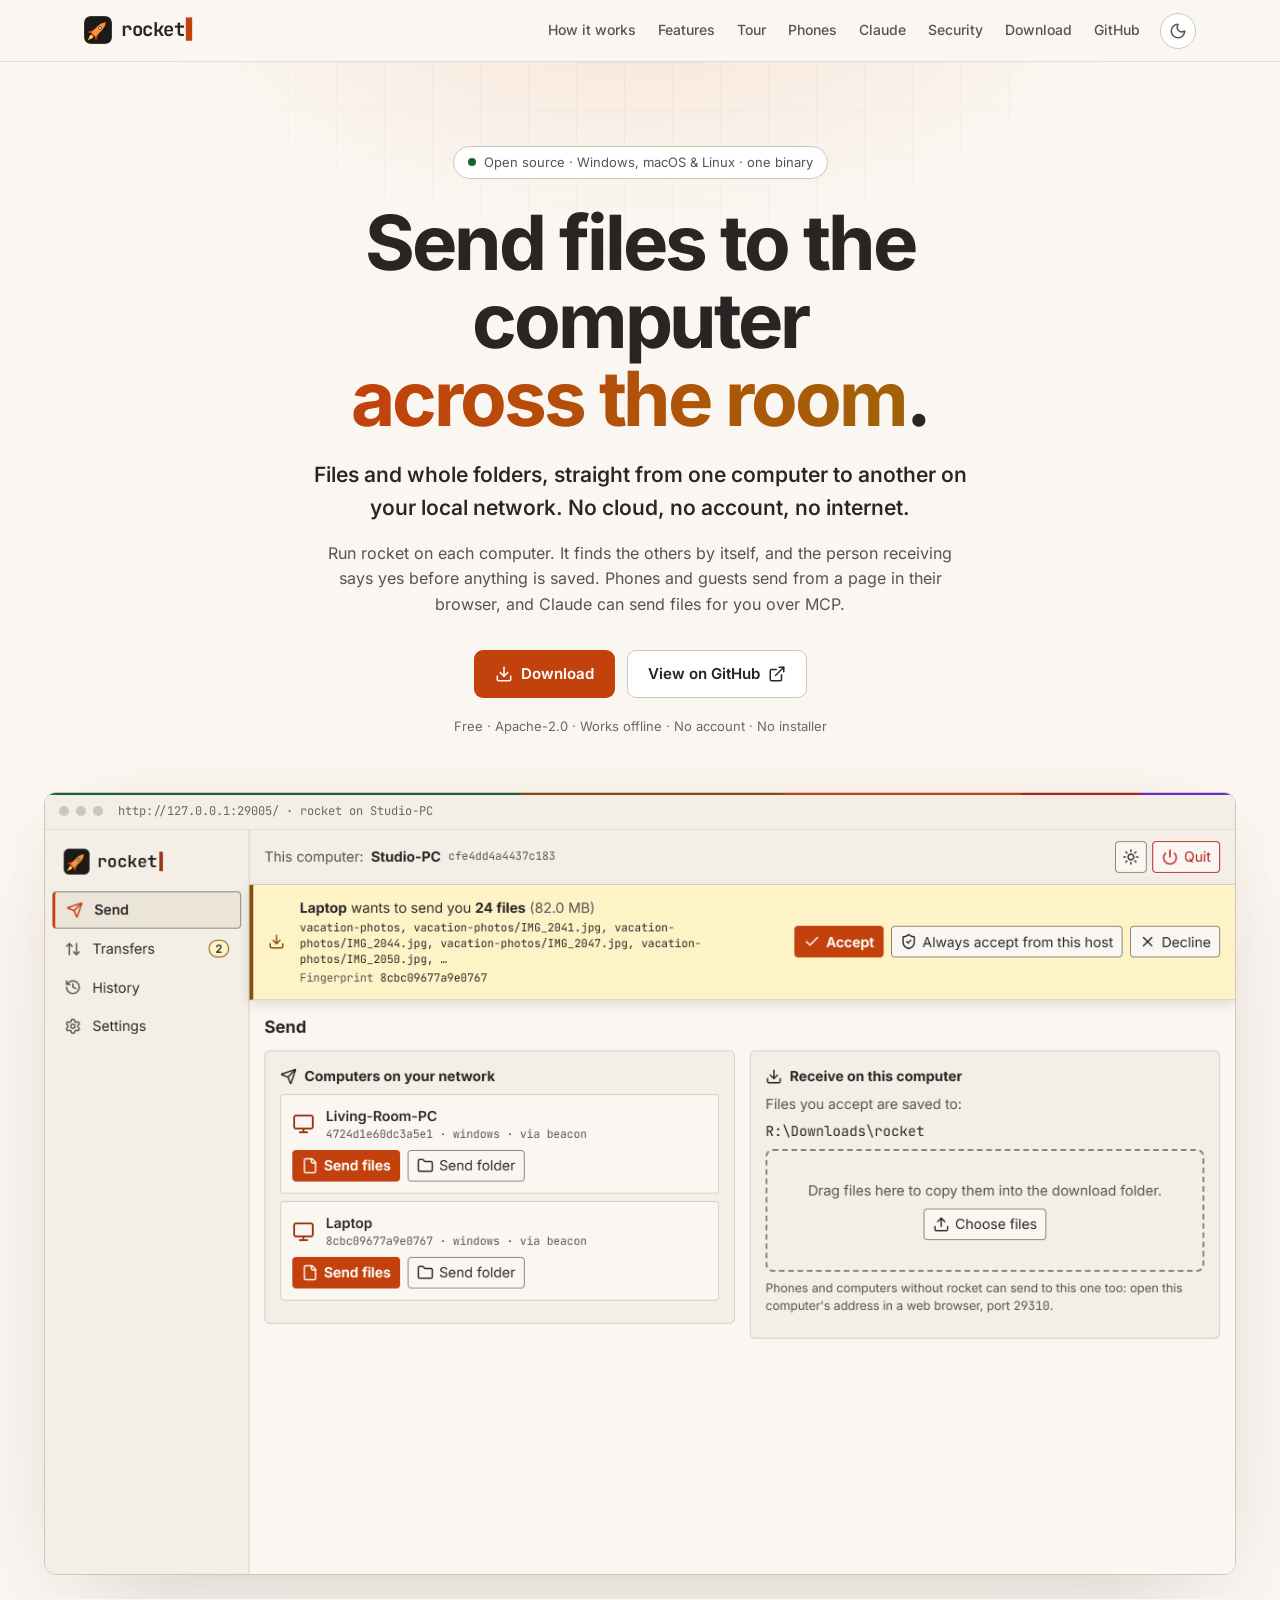
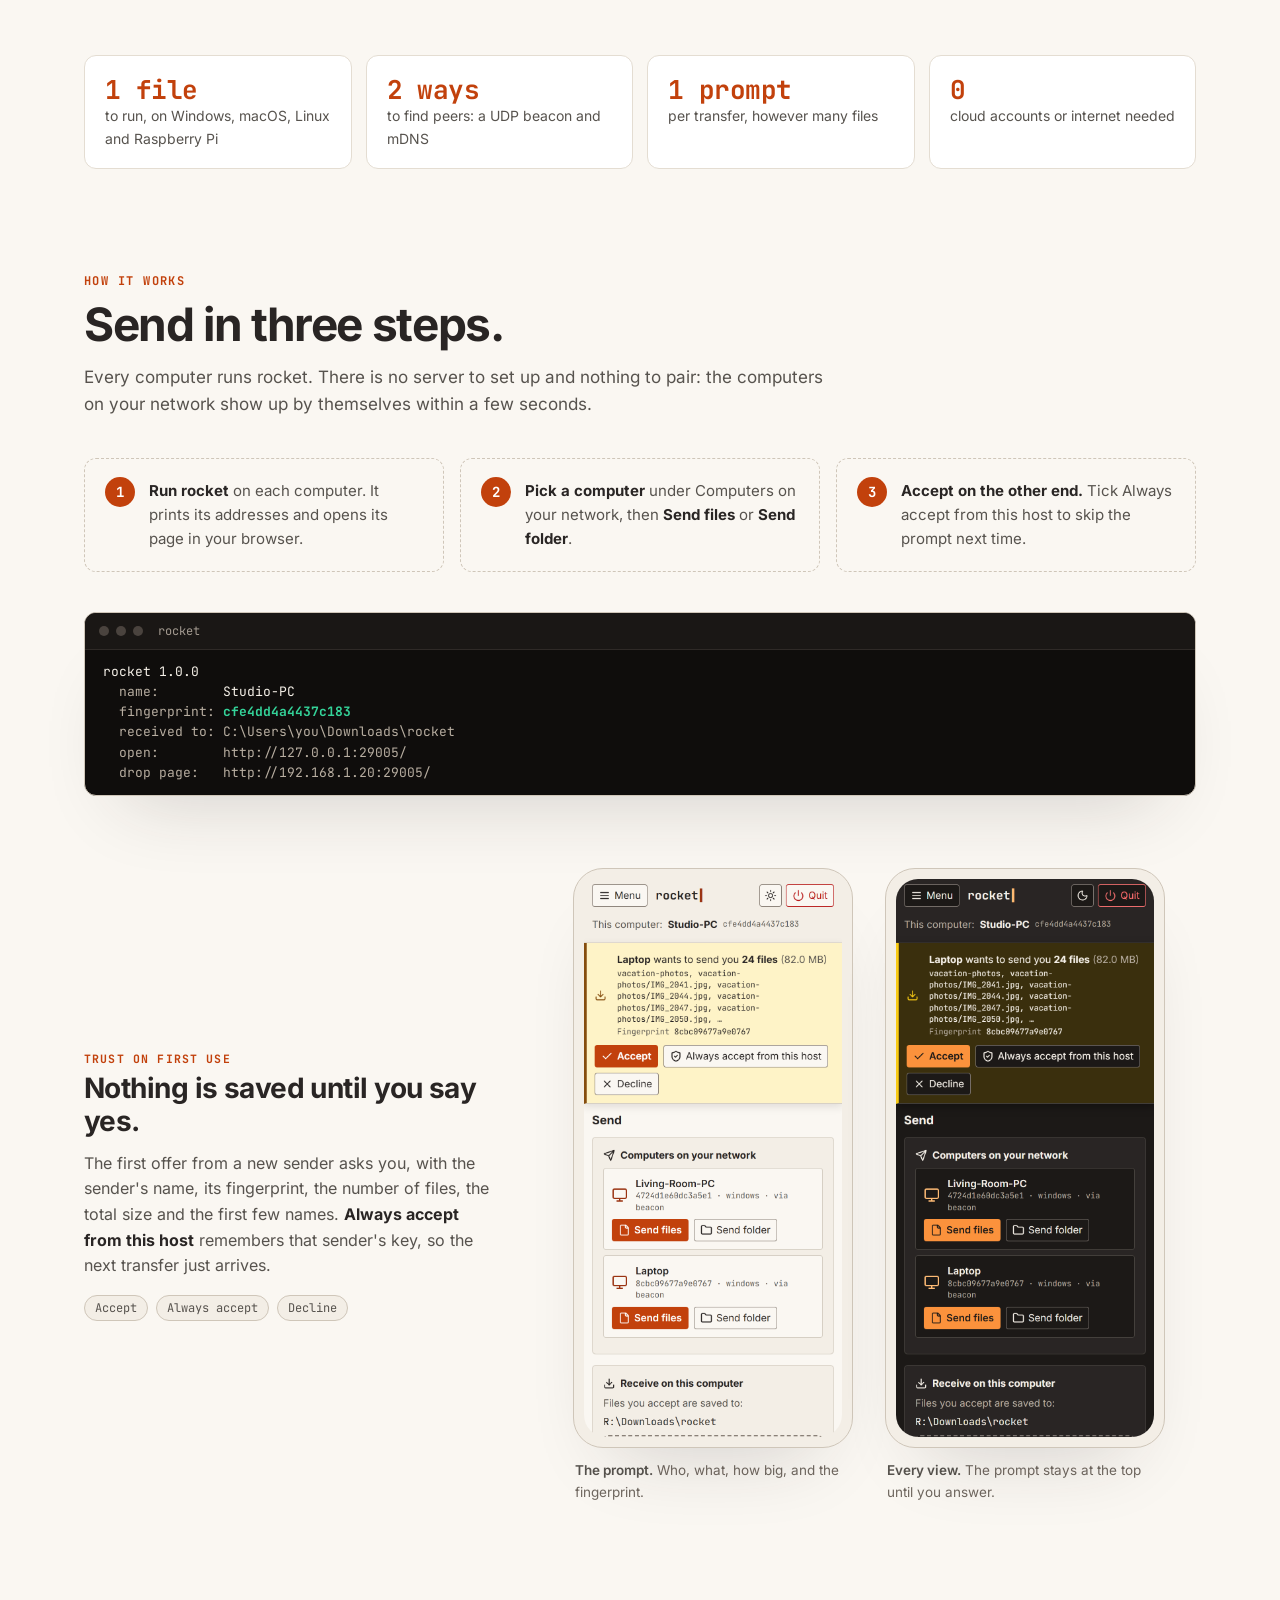
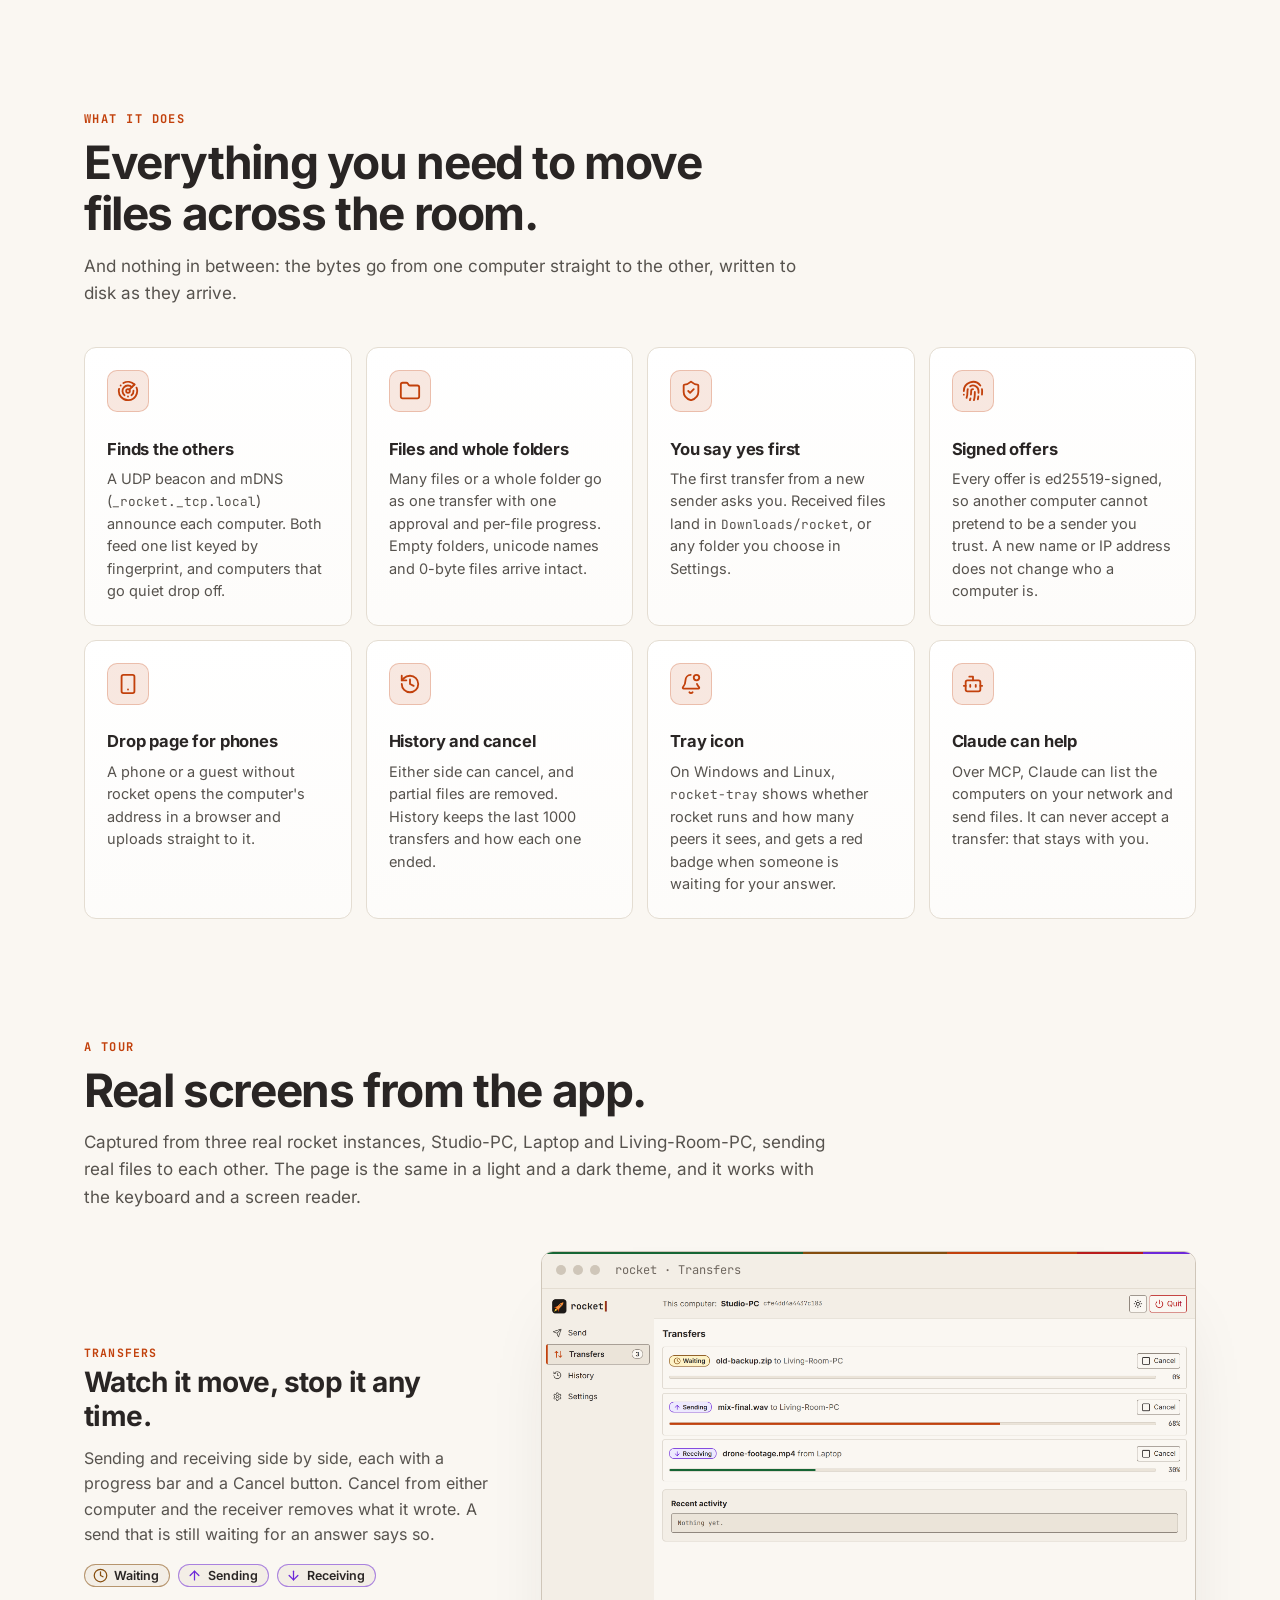
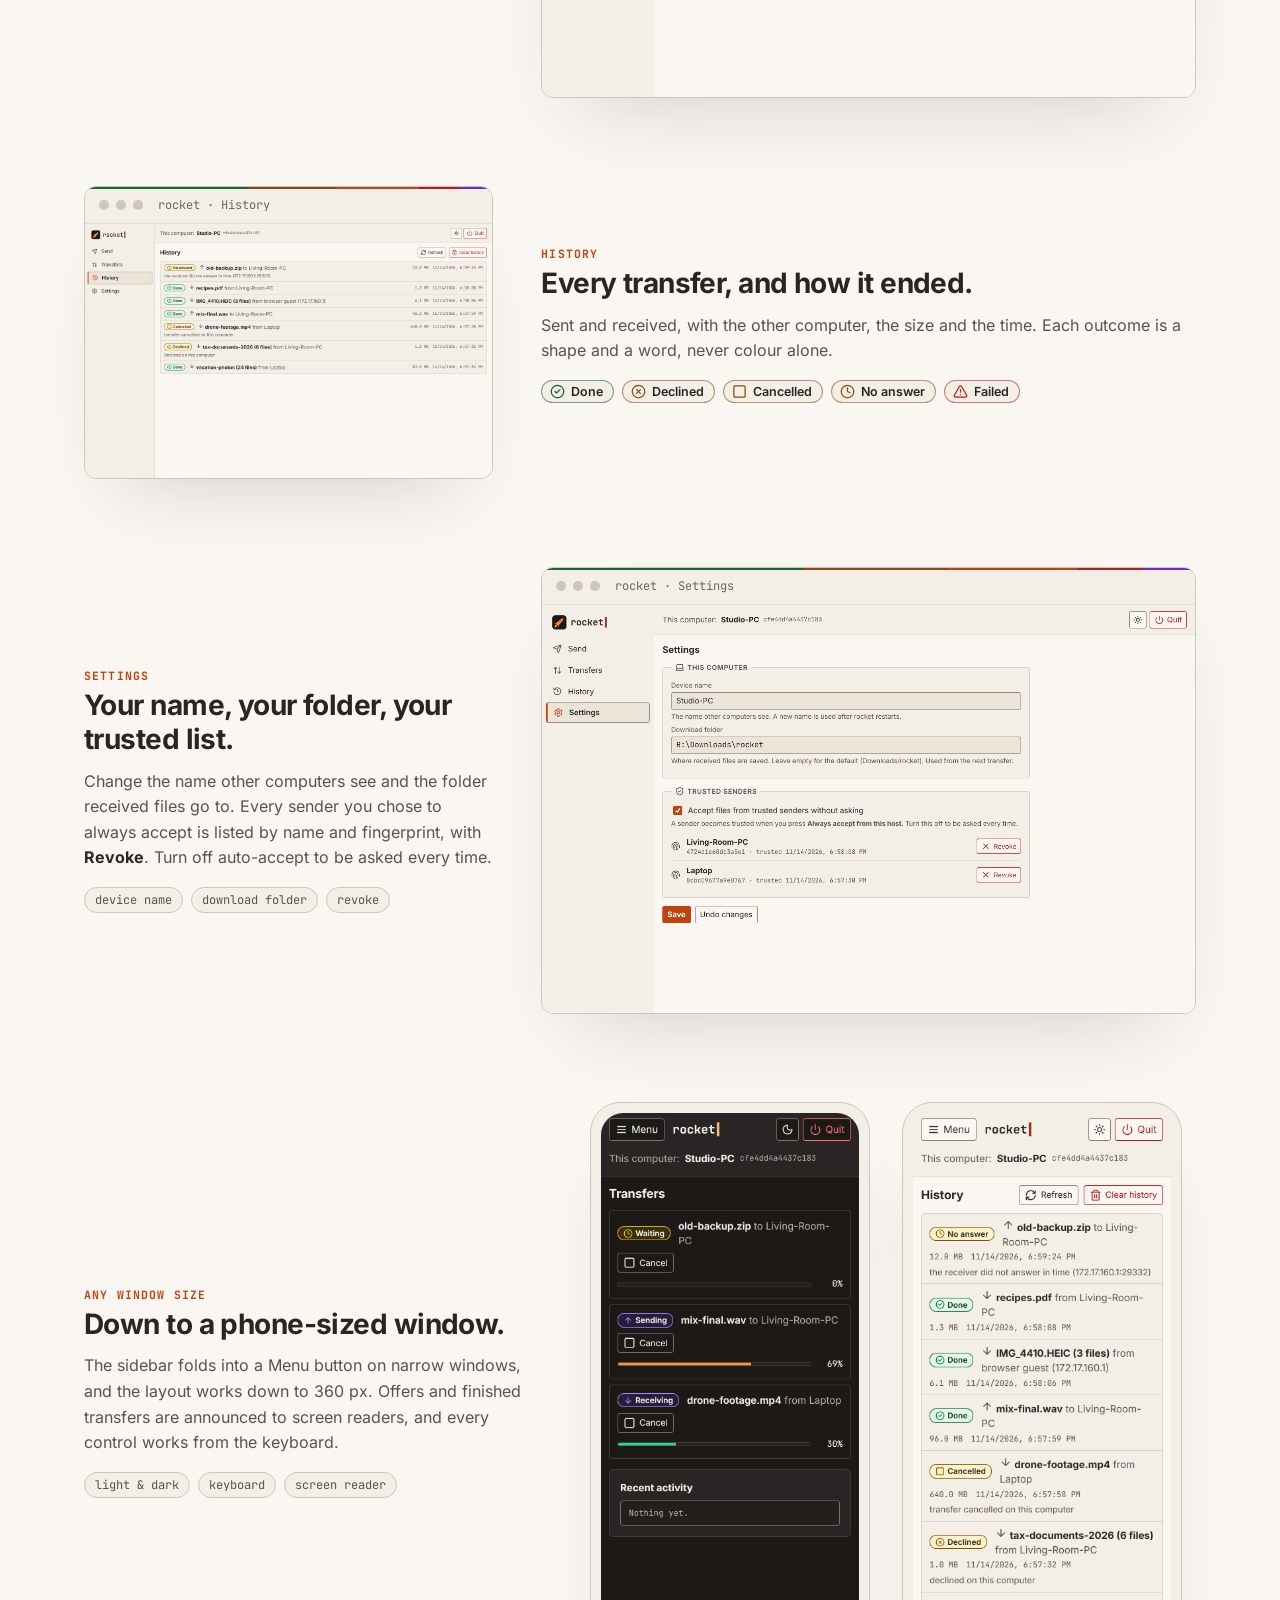
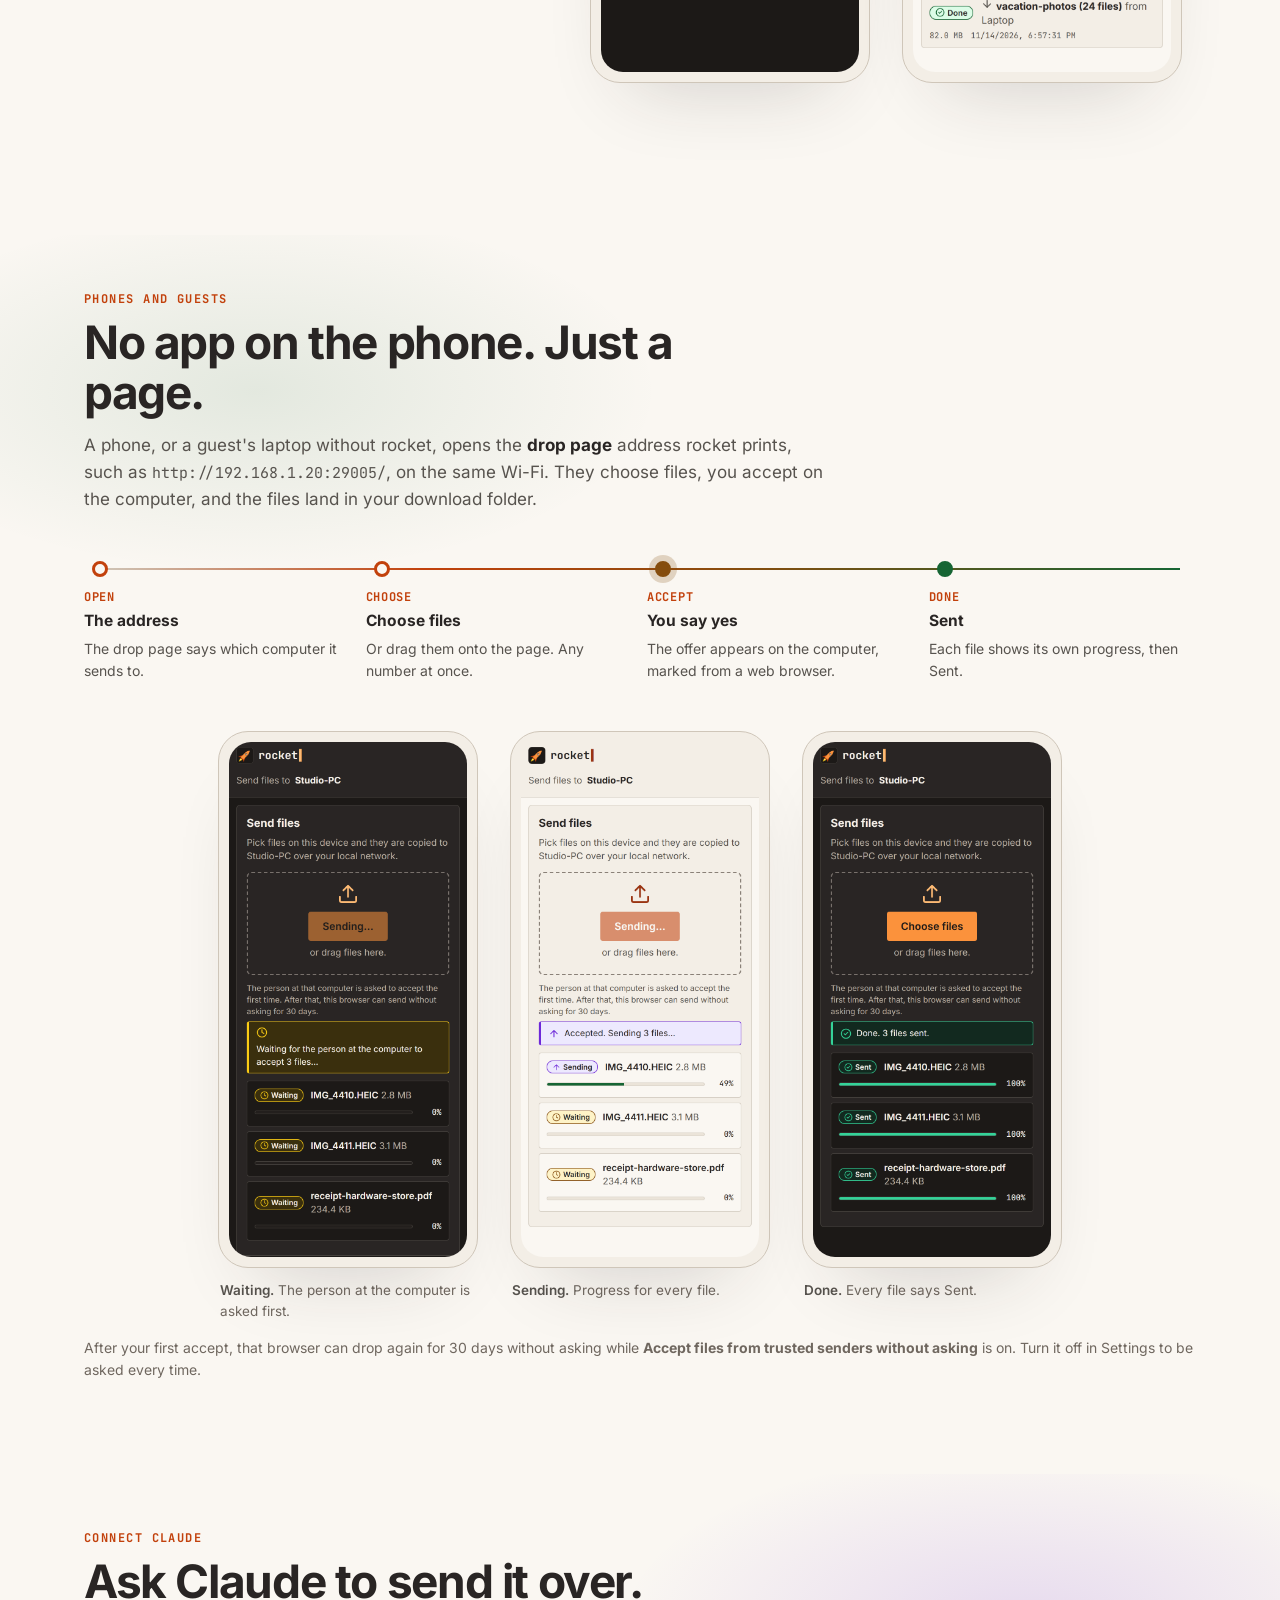
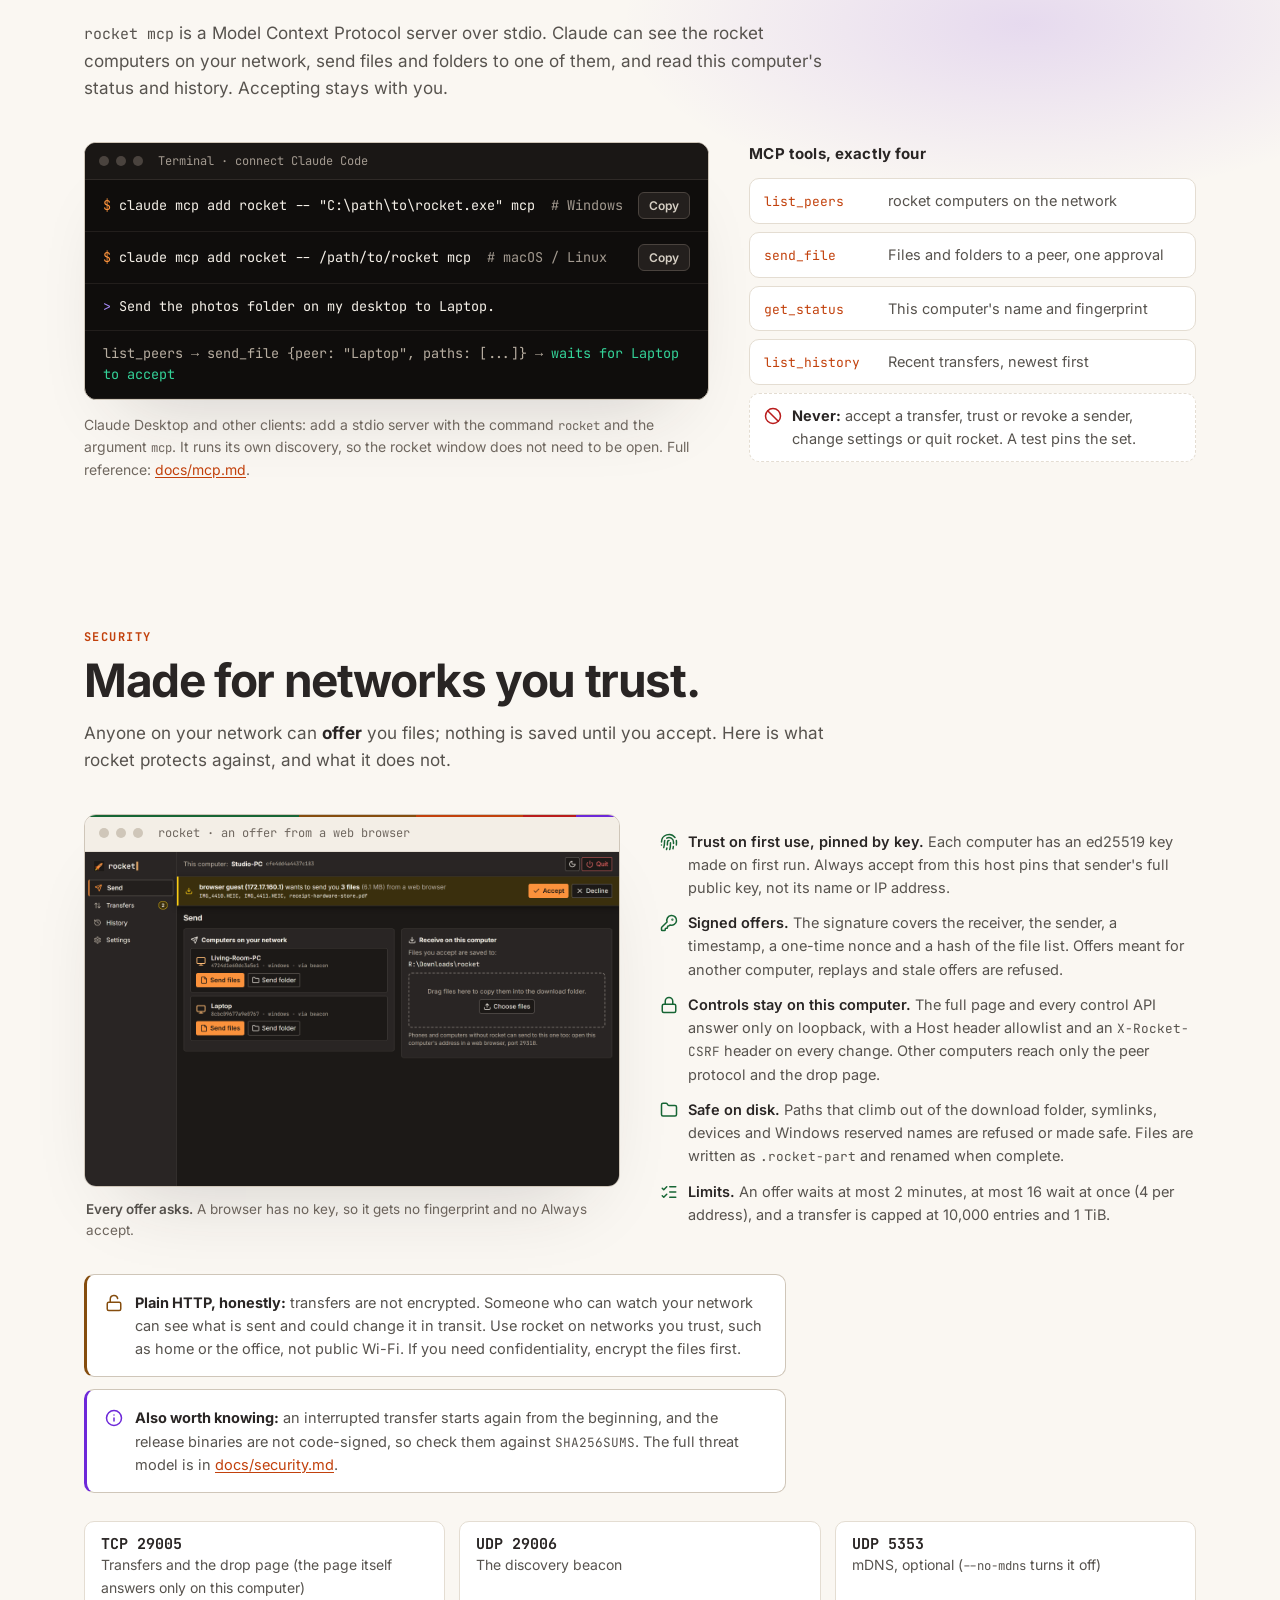
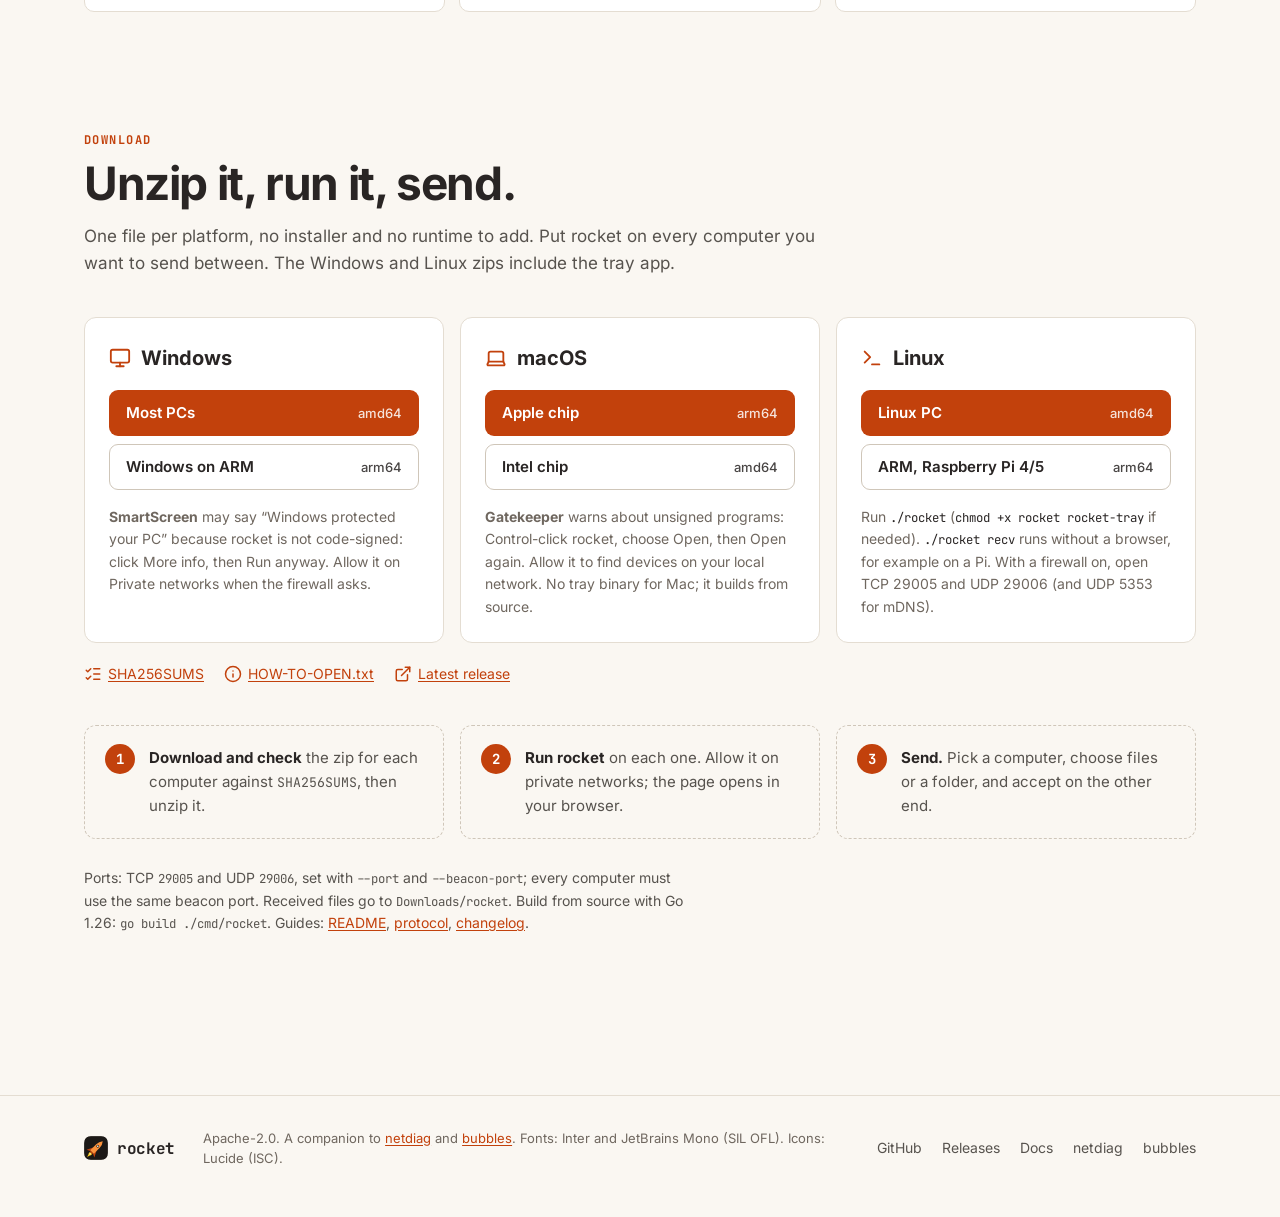
==== site/index.html @ 696af666 "feat: add project site for GitHub Pages A one-page site in site/, in the style and structure of the " ====
<!doctype html>
<html lang="en">
<head>
<meta charset="utf-8">
<meta name="viewport" content="width=device-width, initial-scale=1">
<title>rocket · send files across your local network</title>
<meta name="description" content="rocket sends files and folders straight from one computer to another on your local network, with a quick approval on the receiving end. One binary for Windows, macOS and Linux. No cloud, no account, no internet. Phones use a browser drop page, and Claude can send files over MCP.">
<meta name="color-scheme" content="dark light">
<meta property="og:title" content="rocket: send files across your local network">
<meta property="og:description" content="Files and folders straight from one computer to another on the LAN. Finds the other computers by itself, asks the receiver first, signs every offer. One binary, no cloud, no account.">
<meta property="og:image" content="https://donaldsteele.github.io/rocket/assets/shots/send-dark.png">
<meta property="og:type" content="website">
<link rel="icon" href="assets/favicon.svg" type="image/svg+xml">
<link rel="stylesheet" href="assets/site.css">
<script>
  // Apply the saved theme before first paint; no saved choice follows the system.
  try { var t = localStorage.getItem('rocket-site-theme'); if (t === 'light' || t === 'dark') document.documentElement.dataset.theme = t; } catch (e) {}
</script>
</head>
<body>
<a class="skip" href="#main">Skip to content</a>

<header class="top">
  <div class="wrap">
    <a class="wordmark" href="#top" aria-label="rocket home"><img class="logo" src="assets/favicon.svg" alt="" width="28" height="28">rocket<span class="caret" aria-hidden="true"></span></a>
    <nav aria-label="Sections">
      <a href="#how">How it works</a>
      <a href="#features">Features</a>
      <a href="#tour">Tour</a>
      <a href="#drop">Phones</a>
      <a href="#claude">Claude</a>
      <a href="#security">Security</a>
      <a href="#download" class="persist">Download</a>
      <a href="https://github.com/donaldsteele/rocket" class="persist">GitHub</a>
    </nav>
    <button type="button" class="themebtn" id="themebtn" aria-label="Switch to light theme">
      <svg class="ico" aria-hidden="true"><use href="assets/icons.svg#i-sun"></use></svg>
    </button>
  </div>
</header>

<main id="main">
  <section class="hero" id="top">
    <div class="rings" aria-hidden="true"><span></span><span></span><span></span></div>
    <div class="wrap narrow">
      <p class="pill"><span class="pulse" aria-hidden="true"></span> Open source · Windows, macOS &amp; Linux · one binary</p>
      <h1>Send files to the computer <em>across&nbsp;the&nbsp;room</em>.</h1>
      <p class="capability">Files and whole folders, straight from one computer to another on your local network. No cloud, no account, no internet.</p>
      <p class="lede">Run rocket on each computer. It finds the others by itself, and the person receiving says yes before anything is saved. Phones and guests send from a page in their browser, and Claude can send files for you over MCP.</p>
      <div class="cta">
        <a class="button primary" href="#download"><svg class="ico" aria-hidden="true"><use href="assets/icons.svg#i-download"></use></svg>Download</a>
        <a class="button ghost" href="https://github.com/donaldsteele/rocket">View on GitHub<svg class="ico" aria-hidden="true"><use href="assets/icons.svg#i-external-link"></use></svg></a>
      </div>
      <p class="micro">Free · Apache-2.0 · Works offline · No account · No installer</p>
    </div>
    <figure class="shot hero-shot">
      <div class="window">
        <div class="chrome" aria-hidden="true"><span class="dot"></span><span class="dot"></span><span class="dot"></span><span class="title">http://127.0.0.1:29005/ · rocket on Studio-PC</span></div>
        <button type="button" class="zoom" aria-label="Enlarge screenshot: an incoming offer">
          <img class="t-dark" src="assets/shots/send-dark.png" width="2560" height="1600" alt="rocket on Studio-PC in the dark theme: at the top, Laptop wants to send you 24 files (82.0 MB) from vacation-photos, with its fingerprint and the buttons Accept, Always accept from this host and Decline. Below, the Send view lists two computers on the network, Living-Room-PC and Laptop, each with Send files and Send folder">
          <img class="t-light" src="assets/shots/send-light.png" width="2560" height="1600" alt="The same incoming offer and peer list in the light theme" loading="lazy">
        </button>
      </div>
    </figure>
  </section>

  <section class="stats" aria-label="At a glance">
    <div class="wrap grid4">
      <div class="stat"><b>1 file</b><span>to run, on Windows, macOS, Linux and Raspberry Pi</span></div>
      <div class="stat"><b>2 ways</b><span>to find peers: a UDP beacon and mDNS</span></div>
      <div class="stat"><b>1 prompt</b><span>per transfer, however many files</span></div>
      <div class="stat"><b>0</b><span>cloud accounts or internet needed</span></div>
    </div>
  </section>

  <section class="band" id="how">
    <div class="wrap">
      <p class="eyebrow">How it works</p>
      <h2>Send in three steps.</h2>
      <p class="sub">Every computer runs rocket. There is no server to set up and nothing to pair: the computers on your network show up by themselves within a few seconds.</p>
      <ol class="steps">
        <li><b>Run rocket</b> on each computer. It prints its addresses and opens its page in your browser.</li>
        <li><b>Pick a computer</b> under Computers on your network, then <b>Send files</b> or <b>Send folder</b>.</li>
        <li><b>Accept on the other end.</b> Tick Always accept from this host to skip the prompt next time.</li>
      </ol>
      <div class="term console">
        <div class="chrome"><span class="dot"></span><span class="dot"></span><span class="dot"></span><span class="title">rocket</span></div>
        <div class="out" tabindex="0" role="region" aria-label="What rocket prints when it starts"><code><span class="hl">rocket 1.0.0</span>
  name:        <span class="hl">Studio-PC</span>
  fingerprint: <span class="ok">cfe4dd4a4437c183</span>
  received to: C:\Users\you\Downloads\rocket
  open:        http://127.0.0.1:29005/
  drop page:   http://192.168.1.20:29005/</code></div>
      </div>
      <div class="feature">
        <div class="copy">
          <p class="reading-label">Trust on first use</p>
          <h3>Nothing is saved until you say yes.</h3>
          <p>The first offer from a new sender asks you, with the sender's name, its fingerprint, the number of files, the total size and the first few names. <b>Always accept from this host</b> remembers that sender's key, so the next transfer just arrives.</p>
          <ul class="readings"><li>Accept</li><li>Always accept</li><li>Decline</li></ul>
        </div>
        <div class="phones">
          <figure class="shot"><div class="window">
            <button type="button" class="zoom" aria-label="Enlarge screenshot: the offer prompt on a narrow window"><img src="assets/shots/phone-offer-light.png" width="780" height="1688" loading="lazy" alt="The rocket page in a phone-sized window, light theme: Laptop wants to send you 24 files (82.0 MB), with Accept, Always accept from this host and Decline buttons"></button></div>
            <figcaption><b>The prompt.</b> Who, what, how big, and the fingerprint.</figcaption></figure>
          <figure class="shot"><div class="window">
            <button type="button" class="zoom" aria-label="Enlarge screenshot: the offer prompt in the dark theme"><img src="assets/shots/phone-offer-dark.png" width="780" height="1688" loading="lazy" alt="The same offer prompt in the dark theme, above the list of computers on the network"></button></div>
            <figcaption><b>Every view.</b> The prompt stays at the top until you answer.</figcaption></figure>
        </div>
      </div>
    </div>
  </section>

  <section class="band" id="features">
    <div class="wrap">
      <p class="eyebrow">What it does</p>
      <h2>Everything you need to move files across the room.</h2>
      <p class="sub">And nothing in between: the bytes go from one computer straight to the other, written to disk as they arrive.</p>
      <div class="cards">
        <article class="card"><svg class="ico" aria-hidden="true"><use href="assets/icons.svg#i-radar"></use></svg><h3>Finds the others</h3><p>A UDP beacon and mDNS (<code>_rocket._tcp.local</code>) announce each computer. Both feed one list keyed by fingerprint, and computers that go quiet drop off.</p></article>
        <article class="card"><svg class="ico" aria-hidden="true"><use href="assets/icons.svg#i-folder"></use></svg><h3>Files and whole folders</h3><p>Many files or a whole folder go as one transfer with one approval and per-file progress. Empty folders, unicode names and 0-byte files arrive intact.</p></article>
        <article class="card"><svg class="ico" aria-hidden="true"><use href="assets/icons.svg#i-shield-check"></use></svg><h3>You say yes first</h3><p>The first transfer from a new sender asks you. Received files land in <code>Downloads/rocket</code>, or any folder you choose in Settings.</p></article>
        <article class="card"><svg class="ico" aria-hidden="true"><use href="assets/icons.svg#i-fingerprint-pattern"></use></svg><h3>Signed offers</h3><p>Every offer is ed25519-signed, so another computer cannot pretend to be a sender you trust. A new name or IP address does not change who a computer is.</p></article>
        <article class="card"><svg class="ico" aria-hidden="true"><use href="assets/icons.svg#i-smartphone"></use></svg><h3>Drop page for phones</h3><p>A phone or a guest without rocket opens the computer's address in a browser and uploads straight to it.</p></article>
        <article class="card"><svg class="ico" aria-hidden="true"><use href="assets/icons.svg#i-history"></use></svg><h3>History and cancel</h3><p>Either side can cancel, and partial files are removed. History keeps the last 1000 transfers and how each one ended.</p></article>
        <article class="card"><svg class="ico" aria-hidden="true"><use href="assets/icons.svg#i-bell-dot"></use></svg><h3>Tray icon</h3><p>On Windows and Linux, <code>rocket-tray</code> shows whether rocket runs and how many peers it sees, and gets a red badge when someone is waiting for your answer.</p></article>
        <article class="card"><svg class="ico" aria-hidden="true"><use href="assets/icons.svg#i-bot"></use></svg><h3>Claude can help</h3><p>Over MCP, Claude can list the computers on your network and send files. It can never accept a transfer: that stays with you.</p></article>
      </div>
    </div>
  </section>

  <section class="band" id="tour">
    <div class="wrap">
      <p class="eyebrow">A tour</p>
      <h2>Real screens from the app.</h2>
      <p class="sub">Captured from three real rocket instances, Studio-PC, Laptop and Living-Room-PC, sending real files to each other. The page is the same in a light and a dark theme, and it works with the keyboard and a screen reader.</p>

      <div class="feature">
        <div class="copy">
          <p class="reading-label">Transfers</p>
          <h3>Watch it move, stop it any time.</h3>
          <p>Sending and receiving side by side, each with a progress bar and a Cancel button. Cancel from either computer and the receiver removes what it wrote. A send that is still waiting for an answer says so.</p>
          <ul class="states" aria-label="Transfer states">
            <li class="chip warn"><svg class="ico" aria-hidden="true"><use href="assets/icons.svg#i-clock"></use></svg>Waiting</li>
            <li class="chip info"><svg class="ico" aria-hidden="true"><use href="assets/icons.svg#i-arrow-up"></use></svg>Sending</li>
            <li class="chip info"><svg class="ico" aria-hidden="true"><use href="assets/icons.svg#i-arrow-down"></use></svg>Receiving</li>
          </ul>
        </div>
        <figure class="shot"><div class="window"><div class="chrome" aria-hidden="true"><span class="dot"></span><span class="dot"></span><span class="dot"></span><span class="title">rocket · Transfers</span></div>
          <button type="button" class="zoom" aria-label="Enlarge screenshot: transfers in progress">
            <img class="t-dark" src="assets/shots/transfers-dark.png" width="2560" height="1600" loading="lazy" alt="The Transfers view: old-backup.zip to Living-Room-PC is Waiting, mix-final.wav to Living-Room-PC is Sending, and drone-footage.mp4 from Laptop is Receiving, each with a progress bar, a percentage and a Cancel button">
            <img class="t-light" src="assets/shots/transfers-light.png" width="2560" height="1600" loading="lazy" alt="The Transfers view in the light theme with one waiting, one sending and one receiving transfer">
          </button></div></figure>
      </div>

      <div class="feature flip">
        <div class="copy">
          <p class="reading-label">History</p>
          <h3>Every transfer, and how it ended.</h3>
          <p>Sent and received, with the other computer, the size and the time. Each outcome is a shape and a word, never colour alone.</p>
          <ul class="states" aria-label="Transfer outcomes">
            <li class="chip ok"><svg class="ico" aria-hidden="true"><use href="assets/icons.svg#i-circle-check"></use></svg>Done</li>
            <li class="chip warn"><svg class="ico" aria-hidden="true"><use href="assets/icons.svg#i-circle-x"></use></svg>Declined</li>
            <li class="chip warn"><svg class="ico" aria-hidden="true"><use href="assets/icons.svg#i-square"></use></svg>Cancelled</li>
            <li class="chip warn"><svg class="ico" aria-hidden="true"><use href="assets/icons.svg#i-clock"></use></svg>No answer</li>
            <li class="chip bad"><svg class="ico" aria-hidden="true"><use href="assets/icons.svg#i-triangle-alert"></use></svg>Failed</li>
          </ul>
        </div>
        <figure class="shot"><div class="window"><div class="chrome" aria-hidden="true"><span class="dot"></span><span class="dot"></span><span class="dot"></span><span class="title">rocket · History</span></div>
          <button type="button" class="zoom" aria-label="Enlarge screenshot: transfer history">
            <img class="t-dark" src="assets/shots/history-dark.png" width="2560" height="1600" loading="lazy" alt="The History view, newest first: transfers to and from Laptop, Living-Room-PC and a web browser, marked Done, Declined, Cancelled or No answer, each with a size and a time">
            <img class="t-light" src="assets/shots/history-light.png" width="2560" height="1600" loading="lazy" alt="The History view in the light theme">
          </button></div></figure>
      </div>

      <div class="feature">
        <div class="copy">
          <p class="reading-label">Settings</p>
          <h3>Your name, your folder, your trusted list.</h3>
          <p>Change the name other computers see and the folder received files go to. Every sender you chose to always accept is listed by name and fingerprint, with <b>Revoke</b>. Turn off auto-accept to be asked every time.</p>
          <ul class="readings"><li>device name</li><li>download folder</li><li>revoke</li></ul>
        </div>
        <figure class="shot"><div class="window"><div class="chrome" aria-hidden="true"><span class="dot"></span><span class="dot"></span><span class="dot"></span><span class="title">rocket · Settings</span></div>
          <button type="button" class="zoom" aria-label="Enlarge screenshot: settings">
            <img class="t-dark" src="assets/shots/settings-dark.png" width="2560" height="1600" loading="lazy" alt="The Settings view: device name Studio-PC, the download folder, Accept files from trusted senders without asking turned on, and two trusted senders, Laptop and Living-Room-PC, each with a Revoke button">
            <img class="t-light" src="assets/shots/settings-light.png" width="2560" height="1600" loading="lazy" alt="The Settings view in the light theme with two trusted senders">
          </button></div></figure>
      </div>

      <div class="phones-feature">
        <div class="copy">
          <p class="reading-label">Any window size</p>
          <h3>Down to a phone-sized window.</h3>
          <p>The sidebar folds into a Menu button on narrow windows, and the layout works down to 360 px. Offers and finished transfers are announced to screen readers, and every control works from the keyboard.</p>
          <ul class="readings"><li>light &amp; dark</li><li>keyboard</li><li>screen reader</li></ul>
        </div>
        <div class="phones">
          <figure class="shot"><div class="window">
            <button type="button" class="zoom" aria-label="Enlarge screenshot: transfers in a narrow window"><img src="assets/shots/phone-transfers-dark.png" width="780" height="1688" loading="lazy" alt="The Transfers view in a phone-sized window, dark theme, with waiting, sending and receiving transfers"></button></div></figure>
          <figure class="shot"><div class="window">
            <button type="button" class="zoom" aria-label="Enlarge screenshot: history in a narrow window"><img src="assets/shots/phone-history-light.png" width="780" height="1688" loading="lazy" alt="The History view in a phone-sized window, light theme"></button></div></figure>
        </div>
      </div>
    </div>
  </section>

  <section class="band drop-band" id="drop">
    <div class="wrap">
      <p class="eyebrow">Phones and guests</p>
      <h2>No app on the phone. Just a page.</h2>
      <p class="sub">A phone, or a guest's laptop without rocket, opens the <b>drop page</b> address rocket prints, such as <code>http://192.168.1.20:29005/</code>, on the same Wi-Fi. They choose files, you accept on the computer, and the files land in your download folder.</p>

      <ol class="timeline" aria-label="Sending from a phone, step by step">
        <li class="tick go"><span class="t">open</span><b>The address</b><span>The drop page says which computer it sends to.</span></li>
        <li class="tick go"><span class="t">choose</span><b>Choose files</b><span>Or drag them onto the page. Any number at once.</span></li>
        <li class="tick ask"><span class="t">accept</span><b>You say yes</b><span>The offer appears on the computer, marked from a web browser.</span></li>
        <li class="tick ok"><span class="t">done</span><b>Sent</b><span>Each file shows its own progress, then Sent.</span></li>
      </ol>

      <div class="phones three">
        <figure class="shot"><div class="window">
          <button type="button" class="zoom" aria-label="Enlarge screenshot: drop page waiting for the computer"><img src="assets/shots/phone-drop-waiting-dark.png" width="780" height="1688" loading="lazy" alt="The drop page on a phone, dark theme: Send files to Studio-PC, waiting for the person at the computer to accept 3 files, and three files each marked Waiting"></button></div>
          <figcaption><b>Waiting.</b> The person at the computer is asked first.</figcaption></figure>
        <figure class="shot"><div class="window">
          <button type="button" class="zoom" aria-label="Enlarge screenshot: drop page sending"><img src="assets/shots/phone-drop-sending-light.png" width="780" height="1688" loading="lazy" alt="The drop page on a phone, light theme: accepted, sending 3 files, with per-file progress"></button></div>
          <figcaption><b>Sending.</b> Progress for every file.</figcaption></figure>
        <figure class="shot"><div class="window">
          <button type="button" class="zoom" aria-label="Enlarge screenshot: drop page done"><img src="assets/shots/phone-drop-done-dark.png" width="780" height="1688" loading="lazy" alt="The drop page on a phone, dark theme: Done, 3 files sent, each file marked Sent"></button></div>
          <figcaption><b>Done.</b> Every file says Sent.</figcaption></figure>
      </div>
      <p class="note">After your first accept, that browser can drop again for 30 days without asking while <b>Accept files from trusted senders without asking</b> is on. Turn it off in Settings to be asked every time.</p>
    </div>
  </section>

  <section class="band claude-band" id="claude">
    <div class="wrap">
      <p class="eyebrow">Connect Claude</p>
      <h2>Ask Claude to send it over.</h2>
      <p class="sub"><code>rocket mcp</code> is a Model Context Protocol server over stdio. Claude can see the rocket computers on your network, send files and folders to one of them, and read this computer's status and history. Accepting stays with you.</p>
      <div class="split">
        <div>
          <div class="term">
            <div class="chrome"><span class="dot"></span><span class="dot"></span><span class="dot"></span><span class="title">Terminal · connect Claude Code</span></div>
            <div class="cmd"><code><span class="prompt">$</span>claude mcp add rocket -- "C:\path\to\rocket.exe" mcp  <span class="cmt"># Windows</span></code><button type="button" class="copybtn" data-copy='claude mcp add rocket -- "C:\path\to\rocket.exe" mcp' aria-label="Copy the Windows command">Copy</button></div>
            <div class="cmd"><code><span class="prompt">$</span>claude mcp add rocket -- /path/to/rocket mcp  <span class="cmt"># macOS / Linux</span></code><button type="button" class="copybtn" data-copy="claude mcp add rocket -- /path/to/rocket mcp" aria-label="Copy the macOS and Linux command">Copy</button></div>
            <div class="out ask"><code><span class="you">&gt;</span>Send the photos folder on my desktop to Laptop.</code></div>
            <div class="out"><code>list_peers → send_file {peer: "Laptop", paths: [...]} → <span class="ok">waits for Laptop to accept</span></code></div>
          </div>
          <p class="note">Claude Desktop and other clients: add a stdio server with the command <code>rocket</code> and the argument <code>mcp</code>. It runs its own discovery, so the rocket window does not need to be open. Full reference: <a href="https://github.com/donaldsteele/rocket/blob/main/docs/mcp.md">docs/mcp.md</a>.</p>
        </div>
        <div>
          <h3 class="minor">MCP tools, exactly four</h3>
          <ul class="plays">
            <li><code>list_peers</code> rocket computers on the network</li>
            <li><code>send_file</code> Files and folders to a peer, one approval</li>
            <li><code>get_status</code> This computer's name and fingerprint</li>
            <li><code>list_history</code> Recent transfers, newest first</li>
            <li class="never"><svg class="ico" aria-hidden="true"><use href="assets/icons.svg#i-ban"></use></svg><span><b>Never:</b> accept a transfer, trust or revoke a sender, change settings or quit rocket. A test pins the set.</span></li>
          </ul>
        </div>
      </div>
    </div>
  </section>

  <section class="band" id="security">
    <div class="wrap">
      <p class="eyebrow">Security</p>
      <h2>Made for networks you trust.</h2>
      <p class="sub">Anyone on your network can <b>offer</b> you files; nothing is saved until you accept. Here is what rocket protects against, and what it does not.</p>
      <div class="secgrid">
        <figure class="shot"><div class="window"><div class="chrome" aria-hidden="true"><span class="dot"></span><span class="dot"></span><span class="dot"></span><span class="title">rocket · an offer from a web browser</span></div>
          <button type="button" class="zoom" aria-label="Enlarge screenshot: an offer from a web browser"><img src="assets/shots/drop-offer-dark.png" width="2560" height="1600" loading="lazy" alt="rocket on Studio-PC: browser guest (172.17.160.1) wants to send you 3 files (6.1 MB) from a web browser, listing the three file names, with only Accept and Decline buttons: no fingerprint and no Always accept"></button></div>
          <figcaption><b>Every offer asks.</b> A browser has no key, so it gets no fingerprint and no Always accept.</figcaption></figure>
        <ul class="safety">
          <li><svg class="ico" aria-hidden="true"><use href="assets/icons.svg#i-fingerprint-pattern"></use></svg><span><b>Trust on first use, pinned by key.</b> Each computer has an ed25519 key made on first run. Always accept from this host pins that sender's full public key, not its name or IP address.</span></li>
          <li><svg class="ico" aria-hidden="true"><use href="assets/icons.svg#i-key-round"></use></svg><span><b>Signed offers.</b> The signature covers the receiver, the sender, a timestamp, a one-time nonce and a hash of the file list. Offers meant for another computer, replays and stale offers are refused.</span></li>
          <li><svg class="ico" aria-hidden="true"><use href="assets/icons.svg#i-lock"></use></svg><span><b>Controls stay on this computer.</b> The full page and every control API answer only on loopback, with a Host header allowlist and an <code>X-Rocket-CSRF</code> header on every change. Other computers reach only the peer protocol and the drop page.</span></li>
          <li><svg class="ico" aria-hidden="true"><use href="assets/icons.svg#i-folder"></use></svg><span><b>Safe on disk.</b> Paths that climb out of the download folder, symlinks, devices and Windows reserved names are refused or made safe. Files are written as <code>.rocket-part</code> and renamed when complete.</span></li>
          <li><svg class="ico" aria-hidden="true"><use href="assets/icons.svg#i-list-checks"></use></svg><span><b>Limits.</b> An offer waits at most 2 minutes, at most 16 wait at once (4 per address), and a transfer is capped at 10,000 entries and 1 TiB.</span></li>
        </ul>
      </div>
      <p class="honest warn"><svg class="ico" aria-hidden="true"><use href="assets/icons.svg#i-lock-open"></use></svg><span><b>Plain HTTP, honestly:</b> transfers are not encrypted. Someone who can watch your network can see what is sent and could change it in transit. Use rocket on networks you trust, such as home or the office, not public Wi-Fi. If you need confidentiality, encrypt the files first.</span></p>
      <p class="honest"><svg class="ico" aria-hidden="true"><use href="assets/icons.svg#i-info"></use></svg><span><b>Also worth knowing:</b> an interrupted transfer starts again from the beginning, and the release binaries are not code-signed, so check them against <code>SHA256SUMS</code>. The full threat model is in <a href="https://github.com/donaldsteele/rocket/blob/main/docs/security.md">docs/security.md</a>.</span></p>
      <ul class="ports" aria-label="Firewall ports, private networks only">
        <li><b>TCP 29005</b>Transfers and the drop page (the page itself answers only on this computer)</li>
        <li><b>UDP 29006</b>The discovery beacon</li>
        <li><b>UDP 5353</b>mDNS, optional (<code>--no-mdns</code> turns it off)</li>
      </ul>
    </div>
  </section>

  <section class="band" id="download">
    <div class="wrap">
      <p class="eyebrow">Download</p>
      <h2>Unzip it, run it, send.</h2>
      <p class="sub">One file per platform, no installer and no runtime to add. Put rocket on every computer you want to send between. The Windows and Linux zips include the tray app.</p>
      <div class="dl">
        <div class="plat">
          <h3><svg class="ico" aria-hidden="true"><use href="assets/icons.svg#i-monitor"></use></svg>Windows</h3>
          <div class="btns">
            <a class="button primary" href="https://github.com/donaldsteele/rocket/releases/latest/download/rocket-windows-amd64.zip">Most PCs <small>amd64</small></a>
            <a class="button ghost" href="https://github.com/donaldsteele/rocket/releases/latest/download/rocket-windows-arm64.zip">Windows on ARM <small>arm64</small></a>
          </div>
          <p><b>SmartScreen</b> may say “Windows protected your PC” because rocket is not code-signed: click More info, then Run anyway. Allow it on Private networks when the firewall asks.</p>
        </div>
        <div class="plat">
          <h3><svg class="ico" aria-hidden="true"><use href="assets/icons.svg#i-laptop"></use></svg>macOS</h3>
          <div class="btns">
            <a class="button primary" href="https://github.com/donaldsteele/rocket/releases/latest/download/rocket-darwin-arm64.zip">Apple chip <small>arm64</small></a>
            <a class="button ghost" href="https://github.com/donaldsteele/rocket/releases/latest/download/rocket-darwin-amd64.zip">Intel chip <small>amd64</small></a>
          </div>
          <p><b>Gatekeeper</b> warns about unsigned programs: Control-click rocket, choose Open, then Open again. Allow it to find devices on your local network. No tray binary for Mac; it builds from source.</p>
        </div>
        <div class="plat">
          <h3><svg class="ico" aria-hidden="true"><use href="assets/icons.svg#i-terminal"></use></svg>Linux</h3>
          <div class="btns">
            <a class="button primary" href="https://github.com/donaldsteele/rocket/releases/latest/download/rocket-linux-amd64.zip">Linux PC <small>amd64</small></a>
            <a class="button ghost" href="https://github.com/donaldsteele/rocket/releases/latest/download/rocket-linux-arm64.zip">ARM, Raspberry Pi 4/5 <small>arm64</small></a>
          </div>
          <p>Run <code>./rocket</code> (<code>chmod +x rocket rocket-tray</code> if needed). <code>./rocket recv</code> runs without a browser, for example on a Pi. With a firewall on, open TCP 29005 and UDP 29006 (and UDP 5353 for mDNS).</p>
        </div>
      </div>
      <p class="sums"><a href="https://github.com/donaldsteele/rocket/releases/latest/download/SHA256SUMS"><svg class="ico" aria-hidden="true"><use href="assets/icons.svg#i-list-checks"></use></svg>SHA256SUMS</a><a href="https://github.com/donaldsteele/rocket/blob/main/HOW-TO-OPEN.txt"><svg class="ico" aria-hidden="true"><use href="assets/icons.svg#i-info"></use></svg>HOW-TO-OPEN.txt</a><a href="https://github.com/donaldsteele/rocket/releases/latest"><svg class="ico" aria-hidden="true"><use href="assets/icons.svg#i-external-link"></use></svg>Latest release</a></p>
      <ol class="steps">
        <li><b>Download and check</b> the zip for each computer against <code>SHA256SUMS</code>, then unzip it.</li>
        <li><b>Run rocket</b> on each one. Allow it on private networks; the page opens in your browser.</li>
        <li><b>Send.</b> Pick a computer, choose files or a folder, and accept on the other end.</li>
      </ol>
      <p class="sub small">Ports: TCP <code>29005</code> and UDP <code>29006</code>, set with <code>--port</code> and <code>--beacon-port</code>; every computer must use the same beacon port. Received files go to <code>Downloads/rocket</code>. Build from source with Go 1.26: <code>go build ./cmd/rocket</code>. Guides: <a href="https://github.com/donaldsteele/rocket#readme">README</a>, <a href="https://github.com/donaldsteele/rocket/blob/main/docs/protocol.md">protocol</a>, <a href="https://github.com/donaldsteele/rocket/blob/main/CHANGELOG.md">changelog</a>.</p>
    </div>
  </section>
</main>

<footer>
  <div class="wrap">
    <span class="wordmark small"><img class="logo" src="assets/favicon.svg" alt="" width="24" height="24">rocket</span>
    <span class="fine">Apache-2.0. A companion to <a href="https://donaldsteele.github.io/netdiag/">netdiag</a> and <a href="https://donaldsteele.github.io/bubbles/">bubbles</a>. Fonts: Inter and JetBrains Mono (SIL OFL). Icons: Lucide (ISC).</span>
    <nav aria-label="Footer"><a href="https://github.com/donaldsteele/rocket">GitHub</a><a href="https://github.com/donaldsteele/rocket/releases">Releases</a><a href="https://github.com/donaldsteele/rocket/tree/main/docs">Docs</a><a href="https://donaldsteele.github.io/netdiag/">netdiag</a><a href="https://donaldsteele.github.io/bubbles/">bubbles</a></nav>
  </div>
</footer>

<dialog id="lightbox" aria-label="Screenshot">
  <form method="dialog"><button class="close" aria-label="Close"><svg class="ico" aria-hidden="true"><use href="assets/icons.svg#i-x"></use></svg></button></form>
  <img alt="">
</dialog>

<script src="assets/site.js"></script>
</body>
</html>
---- site/assets/site.css ----
/* rocket site. One stylesheet, no framework, no fetched fonts: like the app, the page
   makes no requests to anyone else. Palette is the app's own warm dark/light theme
   (the netdiag tokens rocket's web/styles.css shares). */

@font-face{font-family:"Inter";src:url(fonts/Inter-Variable-latin.woff2) format("woff2");font-weight:100 900;font-display:swap}
@font-face{font-family:"JetBrains Mono";src:url(fonts/JetBrainsMono-latin-400.woff2) format("woff2");font-weight:400;font-display:swap}
@font-face{font-family:"JetBrains Mono";src:url(fonts/JetBrainsMono-latin-700.woff2) format("woff2");font-weight:700;font-display:swap}

:root{
  --bg:#141110;--panel:#1c1917;--elev:#231f1d;--raised:#292524;
  --line:#2f2a27;--line-strong:#4a433e;
  --fg:#f5f0e8;--dim:#b8aea1;--faint:#8a8178;
  --accent:#fb923c;--accent-hover:#fdba74;--accent-fg:#1c1917;
  --ok:#34d399;--warn:#facc15;--bad:#f87171;--info:#a78bfa;
  --glow:rgba(251,146,60,.17);--shadow:rgba(0,0,0,.6);
  --sans:Inter,system-ui,-apple-system,"Segoe UI",Roboto,sans-serif;
  --mono:"JetBrains Mono",ui-monospace,"Cascadia Mono",Menlo,Consolas,monospace;
  --page:1160px;--radius:12px;
  color-scheme:dark;
}
@media (prefers-color-scheme:light){:root:not([data-theme]){
  --bg:#faf7f2;--panel:#ffffff;--elev:#f3eee6;--raised:#ebe4d9;--line:#e4ddd2;--line-strong:#cfc6b9;
  --fg:#292524;--dim:#57534e;--faint:#6f675f;--accent:#c2410c;--accent-hover:#9a3412;--accent-fg:#fff;
  --ok:#166534;--warn:#854d0e;--bad:#b91c1c;--info:#6d28d9;--glow:rgba(234,88,12,.13);--shadow:rgba(41,37,36,.2);color-scheme:light}}
:root[data-theme=light]{
  --bg:#faf7f2;--panel:#ffffff;--elev:#f3eee6;--raised:#ebe4d9;--line:#e4ddd2;--line-strong:#cfc6b9;
  --fg:#292524;--dim:#57534e;--faint:#6f675f;--accent:#c2410c;--accent-hover:#9a3412;--accent-fg:#fff;
  --ok:#166534;--warn:#854d0e;--bad:#b91c1c;--info:#6d28d9;--glow:rgba(234,88,12,.13);--shadow:rgba(41,37,36,.2);color-scheme:light}

*,*::before,*::after{box-sizing:border-box}
html{scroll-behavior:smooth;scroll-padding-top:76px}
body{margin:0;background:var(--bg);color:var(--fg);font:16px/1.6 var(--sans);-webkit-font-smoothing:antialiased;overflow-x:hidden}
a{color:var(--accent);text-decoration:none}a:hover{color:var(--accent-hover);text-decoration:underline}
p a,li a,.fine a{text-decoration:underline;text-underline-offset:2px}
code{font-family:var(--mono);font-size:.88em;overflow-wrap:anywhere}
:focus-visible{outline:3px solid var(--accent);outline-offset:3px;border-radius:4px}
.ico{width:18px;height:18px;flex:none;fill:none;stroke:currentColor}
.wrap{max-width:var(--page);margin:0 auto;padding:0 24px}
.wrap.narrow{max-width:860px}
.skip{position:absolute;left:-999px;top:8px;z-index:50;background:var(--accent);color:var(--accent-fg);padding:8px 14px;border-radius:8px}
.skip:focus{left:8px}
.sr{position:absolute;width:1px;height:1px;overflow:hidden;clip:rect(0 0 0 0);white-space:nowrap}

/* header */
.top{position:sticky;top:0;z-index:20;height:62px;border-bottom:1px solid var(--line);background:color-mix(in srgb,var(--bg) 85%,transparent);backdrop-filter:blur(12px);-webkit-backdrop-filter:blur(12px)}
.top .wrap{height:100%;display:flex;align-items:center;gap:20px}
.wordmark{font-family:var(--mono);font-weight:700;font-size:19px;color:var(--fg);letter-spacing:-.02em;display:inline-flex;align-items:center;gap:9px}
.wordmark:hover{text-decoration:none;color:var(--fg)}
.wordmark .caret{margin-left:-9px}
.wordmark .caret::after{content:"\258D";color:var(--accent);margin-left:1px}
.logo{width:28px;height:28px;flex:none;border-radius:7px}
.wordmark.small{font-size:16px}
.wordmark.small .logo{width:24px;height:24px}
.top nav{display:flex;gap:22px;margin-left:auto}
.top nav a{color:var(--dim);font-size:14px;font-weight:500}
.top nav a:hover{color:var(--fg);text-decoration:none}
@media (max-width:860px){.top nav a:not(.persist){display:none}.top nav{gap:14px}.top .wrap{gap:14px}}
@media (max-width:380px){.top .wrap{padding:0 16px}.wordmark .caret{display:none}}
.themebtn{display:inline-flex;align-items:center;justify-content:center;width:36px;height:36px;padding:0;border:1px solid var(--line-strong);border-radius:999px;background:var(--panel);color:var(--dim);cursor:pointer;transition:border-color .15s,color .15s}
.themebtn:hover{border-color:var(--accent);color:var(--fg)}

/* hero */
.hero{position:relative;padding:84px 0 24px;text-align:center;overflow:hidden}
.hero::before{content:"";position:absolute;inset:-25% 0 auto;height:760px;pointer-events:none;
  background:radial-gradient(ellipse 55% 50% at 50% 38%,var(--glow),transparent 70%)}
.hero::after{content:"";position:absolute;inset:0 0 auto;height:560px;pointer-events:none;opacity:.5;
  background-image:linear-gradient(var(--line) 1px,transparent 1px),linear-gradient(90deg,var(--line) 1px,transparent 1px);
  background-size:48px 48px;mask-image:radial-gradient(ellipse 60% 70% at 50% 0,#000,transparent 75%);-webkit-mask-image:radial-gradient(ellipse 60% 70% at 50% 0,#000,transparent 75%)}
.hero .wrap{position:relative;z-index:1}
/* Beacon rings: one host announcing itself to the LAN. */
.rings{position:absolute;inset:0;pointer-events:none;z-index:0}
.rings span{position:absolute;left:50%;top:150px;width:560px;height:560px;margin:-280px 0 0 -280px;border-radius:50%;border:1px solid color-mix(in srgb,var(--accent) 35%,transparent);opacity:0;animation:ring 6s ease-out infinite}
.rings span:nth-child(2){animation-delay:-2s}
.rings span:nth-child(3){animation-delay:-4s}
@keyframes ring{0%{transform:scale(.25);opacity:.9}100%{transform:scale(1.6);opacity:0}}
.pill{display:inline-flex;align-items:center;gap:8px;border:1px solid var(--line-strong);background:var(--panel);border-radius:999px;padding:5px 14px;color:var(--dim);font-size:13px;margin:0 0 24px}
.pulse{width:8px;height:8px;border-radius:50%;background:var(--ok);box-shadow:0 0 0 0 color-mix(in srgb,var(--ok) 60%,transparent);animation:pulse 2s infinite}
@keyframes pulse{70%{box-shadow:0 0 0 8px transparent}100%{box-shadow:0 0 0 0 transparent}}
h1{margin:0 0 20px;font-size:clamp(38px,6.4vw,76px);line-height:1.03;letter-spacing:-.04em;font-weight:720}
h1 em{font-style:normal;background:linear-gradient(100deg,var(--accent),#facc15);-webkit-background-clip:text;background-clip:text;color:transparent}
:root[data-theme=light] h1 em{background:linear-gradient(100deg,#c2410c,#a16207);-webkit-background-clip:text;background-clip:text}
@media (prefers-color-scheme:light){:root:not([data-theme]) h1 em{background:linear-gradient(100deg,#c2410c,#a16207);-webkit-background-clip:text;background-clip:text}}
.capability{margin:0 auto 16px;max-width:660px;font-size:clamp(17px,2.1vw,21px);font-weight:560}
.lede{margin:0 auto 32px;max-width:660px;color:var(--dim)}
.cta{display:flex;gap:12px;justify-content:center;flex-wrap:wrap}
.button{display:inline-flex;align-items:center;justify-content:center;gap:8px;border-radius:9px;padding:11px 20px;font-size:15px;font-weight:620;border:1px solid transparent;transition:background .15s,border-color .15s,transform .15s;text-decoration:none}
.button:hover{text-decoration:none;transform:translateY(-1px)}
.button.primary{background:var(--accent);color:var(--accent-fg)}
.button.primary:hover{background:var(--accent-hover);color:var(--accent-fg)}
.button.ghost{border-color:var(--line-strong);background:var(--panel);color:var(--fg)}
.button.ghost:hover{border-color:var(--accent);color:var(--fg)}
.button small{font-weight:500;opacity:.85;font-size:13px}
.micro{margin:18px 0 0;color:var(--faint);font-size:13px}

/* screenshot frames */
.shot{margin:0}
.hero-shot{position:relative;z-index:1;max-width:1240px;margin:56px auto 0;padding:0 24px}
.window{position:relative;border:1px solid var(--line-strong);border-radius:var(--radius);background:var(--panel);overflow:hidden;
  box-shadow:0 40px 80px -40px var(--shadow),0 0 0 1px rgba(255,255,255,.02);transition:transform .3s cubic-bezier(.2,.7,.3,1),box-shadow .3s,border-color .3s}
/* A ledger band in the app's status colours tops every frame. */
.window::before{content:"";position:absolute;inset:0 0 auto;height:2px;z-index:2;
  background:linear-gradient(90deg,var(--ok) 0 40%,var(--warn) 40% 62%,var(--accent) 62% 82%,var(--bad) 82% 92%,var(--info) 92%)}
.hero-shot .window{box-shadow:0 50px 120px -50px var(--shadow),0 0 80px -30px var(--glow)}
.shot:hover .window,.shot:focus-within .window{transform:translateY(-4px);border-color:color-mix(in srgb,var(--accent) 45%,var(--line-strong))}
.chrome{display:flex;align-items:center;gap:7px;padding:10px 14px;border-bottom:1px solid var(--line);background:var(--elev)}
.dot{width:10px;height:10px;border-radius:50%;background:var(--line-strong);flex:none}
.chrome .title{margin-left:8px;color:var(--faint);font:12px var(--mono);white-space:nowrap;overflow:hidden;text-overflow:ellipsis}
.zoom{display:block;width:100%;padding:0;border:0;background:none;cursor:zoom-in}
.zoom img{display:block;width:100%;height:auto}
.zoom:focus-visible{outline-offset:-4px;border-radius:var(--radius)}
/* Images follow the page theme. */
.t-light{display:none!important}
:root[data-theme=light] .t-dark{display:none!important}:root[data-theme=light] .t-light{display:block!important}
@media (prefers-color-scheme:light){:root:not([data-theme]) .t-dark{display:none!important}:root:not([data-theme]) .t-light{display:block!important}}
figcaption{margin:12px 2px 0;color:var(--faint);font-size:13.5px}
figcaption b{color:var(--dim);font-weight:600}

/* stats */
.stats{padding:56px 0 8px}
.grid4{display:grid;grid-template-columns:repeat(4,1fr);gap:14px}
.stat{border:1px solid var(--line);border-radius:var(--radius);background:var(--panel);padding:18px 20px;display:flex;flex-direction:column}
.stat b{font:700 26px/1.2 var(--mono);letter-spacing:-.02em;color:var(--accent)}
.stat span{color:var(--dim);font-size:14px}
@media (max-width:820px){.grid4{grid-template-columns:repeat(2,1fr)}}
@media (max-width:400px){.grid4{grid-template-columns:1fr}}

/* sections */
.band{padding:96px 0 24px}
.eyebrow{margin:0 0 10px;font:700 12px var(--mono);letter-spacing:.12em;text-transform:uppercase;color:var(--accent)}
h2{margin:0 0 14px;font-size:clamp(30px,4vw,46px);line-height:1.1;letter-spacing:-.03em;font-weight:700;max-width:22ch}
.sub{margin:0 0 40px;max-width:68ch;color:var(--dim);font-size:17px}
.sub b{color:var(--fg)}
.sub.small{font-size:14px;margin-top:28px}

.cards{display:grid;grid-template-columns:repeat(4,1fr);gap:14px}
.card{position:relative;border:1px solid var(--line);border-radius:var(--radius);background:linear-gradient(180deg,var(--panel),color-mix(in srgb,var(--panel) 60%,var(--bg)));padding:22px;transition:border-color .2s,transform .2s}
.card:hover{border-color:var(--line-strong);transform:translateY(-2px)}
.card .ico{width:22px;height:22px;color:var(--accent);padding:9px;box-sizing:content-box;border-radius:10px;background:color-mix(in srgb,var(--accent) 12%,transparent);border:1px solid color-mix(in srgb,var(--accent) 25%,transparent)}
.card h3{margin:16px 0 6px;font-size:16.5px;letter-spacing:-.01em}
.card p{margin:0;color:var(--dim);font-size:14.5px;line-height:1.55}
.card p b{color:var(--fg);font-weight:600}
@media (max-width:1000px){.cards{grid-template-columns:repeat(2,1fr)}}
@media (max-width:560px){.cards{grid-template-columns:1fr}}

.feature{display:grid;grid-template-columns:minmax(0,5fr) minmax(0,8fr);gap:48px;align-items:center;margin:0 0 88px}
.feature.flip .copy{order:2}
.phones-feature p{color:var(--dim);margin:0 0 16px}
.feature h3,.phones-feature h3{margin:6px 0 12px;font-size:clamp(22px,2.4vw,28px);line-height:1.2;letter-spacing:-.02em}
.feature p{color:var(--dim);margin:0 0 16px}
.feature p b{color:var(--fg)}
@media (max-width:900px){.feature{grid-template-columns:minmax(0,1fr);gap:24px;margin-bottom:64px}.feature.flip .copy{order:0}}
.reading-label,.feature p.reading-label,.phones-feature p.reading-label{margin:0;font:700 11.5px var(--mono);letter-spacing:.1em;text-transform:uppercase;color:var(--accent)}
.readings{display:flex;flex-wrap:wrap;gap:8px;margin:0;padding:0;list-style:none}
.readings li{font:12px var(--mono);padding:4px 10px;border:1px solid var(--line-strong);border-radius:999px;background:var(--elev);color:var(--dim);white-space:nowrap}

/* Status chips: always a shape and a word, never colour alone (as in the app). */
.states{display:flex;flex-wrap:wrap;gap:8px;margin:0 0 16px;padding:0;list-style:none}
.chip{display:inline-flex;align-items:center;gap:6px;font:600 12.5px var(--sans);padding:3px 10px 3px 8px;border:1px solid var(--line-strong);border-radius:999px;background:var(--elev);color:var(--fg)}
.chip .ico{width:15px;height:15px;stroke-width:2.2}
.chip.ok{border-color:color-mix(in srgb,var(--ok) 55%,transparent)}.chip.ok .ico{color:var(--ok)}
.chip.warn{border-color:color-mix(in srgb,var(--warn) 55%,transparent)}.chip.warn .ico{color:var(--warn)}
.chip.bad{border-color:color-mix(in srgb,var(--bad) 55%,transparent)}.chip.bad .ico{color:var(--bad)}
.chip.info{border-color:color-mix(in srgb,var(--info) 55%,transparent)}.chip.info .ico{color:var(--info)}

/* terminal */
.split{display:grid;grid-template-columns:minmax(0,7fr) minmax(0,5fr);gap:40px;align-items:start}
@media (max-width:900px){.split{grid-template-columns:minmax(0,1fr)}}
.term{border:1px solid var(--line-strong);border-radius:var(--radius);background:#0f0d0c;overflow:hidden;box-shadow:0 40px 80px -40px var(--shadow)}
.term .chrome{background:#1a1715;border-color:#2f2a27}
.term .dot{background:#4a433e}.term .chrome .title{color:#a39a90}
.cmd,.out{display:flex;align-items:center;gap:12px;padding:12px 18px;border-bottom:1px solid #221e1c}
.term code{flex:1;min-width:0;color:#f5f0e8;font-size:13.5px;white-space:pre-wrap;overflow-wrap:anywhere}
.prompt{color:#fb923c;margin-right:8px;user-select:none}
.cmt{color:#a39a90}
.out code{color:#b8aea1}.out .ok{color:#34d399}
.ask code{color:#f5f0e8}.you{color:#a78bfa;margin-right:8px}
.copybtn{flex:none;font:600 12px var(--sans);padding:5px 10px;border-radius:6px;border:1px solid #4a433e;background:#231f1d;color:#d6cfc4;cursor:pointer}
.copybtn:hover{border-color:#fb923c;color:#fff}
.copybtn.done{border-color:#34d399;color:#34d399}
.copybtn:focus-visible{outline-color:#fb923c}
.term.console{margin:40px 0 72px}
.term.console .out{display:block;overflow-x:auto;border-bottom:0}
.term.console .out code{display:block;white-space:pre;overflow-wrap:normal;color:#b8aea1;font-size:13px;line-height:1.55}
.term.console .out .hl{color:#f5f0e8}
.term.console .out .ok{color:#34d399;font-weight:600}
.note{color:var(--faint);font-size:14px;margin:14px 0 28px}
.minor{font-size:15px;margin:0 0 12px;letter-spacing:.01em}
.plays{list-style:none;margin:0;padding:0;display:grid;gap:8px}
.plays li{display:flex;gap:4px 12px;align-items:baseline;flex-wrap:wrap;padding:10px 14px;border:1px solid var(--line);border-radius:10px;background:var(--panel);color:var(--dim);font-size:14.5px}
.plays code{color:var(--accent);font-size:13px;min-width:14ch}
.plays li.never{border-style:dashed;flex-wrap:nowrap;align-items:flex-start;gap:10px}
.plays li.never .ico{color:var(--bad);margin-top:3px}
.plays li.never b{color:var(--fg)}

/* claude band */
.claude-band{position:relative}
.claude-band::before{content:"";position:absolute;inset:40px 0 auto;height:500px;pointer-events:none;background:radial-gradient(ellipse 45% 50% at 80% 30%,color-mix(in srgb,var(--info) 14%,transparent),transparent 70%)}
.claude-band .wrap{position:relative}

/* drop page timeline */
.drop-band{position:relative}
.drop-band::before{content:"";position:absolute;inset:40px 0 auto;height:520px;pointer-events:none;background:radial-gradient(ellipse 45% 50% at 20% 30%,color-mix(in srgb,var(--ok) 10%,transparent),transparent 70%)}
.drop-band .wrap{position:relative}
.timeline{position:relative;list-style:none;padding:0;display:grid;grid-template-columns:repeat(4,1fr);gap:14px;margin:0 0 48px}
.timeline::before{content:"";position:absolute;left:16px;right:16px;top:15px;height:2px;background:linear-gradient(90deg,var(--line-strong),var(--accent),var(--warn) 60%,var(--ok))}
.tick{position:relative;display:flex;flex-direction:column;gap:4px;padding-top:36px;font-size:14px;color:var(--dim)}
.tick::before{content:"";position:absolute;left:8px;top:8px;width:16px;height:16px;border-radius:50%;background:var(--bg);border:3px solid var(--line-strong);box-sizing:border-box}
.tick.go::before{border-color:var(--accent)}
.tick.ask::before{border-color:var(--warn);background:var(--warn);box-shadow:0 0 0 6px color-mix(in srgb,var(--warn) 22%,transparent)}
.tick.ok::before{border-color:var(--ok);background:var(--ok)}
.tick .t{font:700 12px var(--mono);letter-spacing:.06em;text-transform:uppercase;color:var(--accent)}
.tick b{color:var(--fg);font-size:15.5px}
@media (max-width:820px){
  .timeline{grid-template-columns:1fr;gap:18px;padding-left:36px}
  .timeline::before{left:15px;right:auto;top:8px;bottom:8px;width:2px;height:auto;background:linear-gradient(180deg,var(--line-strong),var(--accent),var(--warn) 60%,var(--ok))}
  .tick{padding-top:0}.tick::before{left:-28px;top:2px}
}

/* phones */
.phones{display:grid;grid-template-columns:repeat(2,minmax(0,280px));justify-content:center;gap:32px;align-items:start}
.phones.three{grid-template-columns:repeat(3,minmax(0,260px))}
.phones .window{border-radius:30px;padding:10px;background:var(--elev)}
.phones .window::before{display:none}
.phones .zoom img{border-radius:22px}
.phones-feature{display:grid;grid-template-columns:minmax(0,5fr) minmax(0,7fr);gap:48px;align-items:center;margin:0 0 88px}
@media (max-width:900px){.phones-feature{grid-template-columns:minmax(0,1fr)}.phones,.phones.three{grid-template-columns:repeat(2,minmax(0,1fr));gap:16px}}
@media (max-width:560px){.phones.three{grid-template-columns:minmax(0,1fr);max-width:300px;margin-inline:auto}}

/* security */
.secgrid{display:grid;grid-template-columns:minmax(0,6fr) minmax(0,6fr);gap:40px;align-items:center;margin:0 0 32px}
@media (max-width:900px){.secgrid{grid-template-columns:minmax(0,1fr)}}
.safety{list-style:none;margin:0;padding:0;display:grid;gap:12px}
.safety li{display:flex;gap:10px;color:var(--dim);font-size:14.5px}
.safety .ico{color:var(--ok);margin-top:3px}
.safety b{color:var(--fg);font-weight:600}
.honest{display:flex;gap:12px;align-items:flex-start;max-width:78ch;margin:12px 0 0;padding:16px 18px;border:1px solid var(--line-strong);border-left:3px solid var(--info);border-radius:10px;background:var(--panel);color:var(--dim);font-size:14.5px}
.honest.warn{border-left-color:var(--warn)}
.honest .ico{color:var(--info);margin-top:3px}
.honest.warn .ico{color:var(--warn)}
.honest b{color:var(--fg)}
.ports{display:grid;grid-template-columns:repeat(3,1fr);gap:14px;margin:28px 0 0;padding:0;list-style:none}
.ports li{border:1px solid var(--line);border-radius:10px;background:var(--panel);padding:12px 16px;color:var(--dim);font-size:14px}
.ports b{display:block;font:700 15px var(--mono);color:var(--fg)}
@media (max-width:720px){.ports{grid-template-columns:1fr}}

/* download */
.dl{display:grid;grid-template-columns:repeat(3,1fr);gap:16px}
@media (max-width:900px){.dl{grid-template-columns:minmax(0,1fr)}}
.plat{border:1px solid var(--line);border-radius:var(--radius);background:var(--panel);padding:24px;display:flex;flex-direction:column;gap:10px;min-width:0}
.plat h3{display:flex;align-items:center;gap:10px;margin:0 0 6px;font-size:20px}
.plat h3 .ico{width:22px;height:22px;color:var(--accent)}
.plat .btns{display:flex;flex-direction:column;gap:8px}
.plat .btns .button{justify-content:space-between;padding:10px 16px}
.plat p{margin:6px 0 0;color:var(--faint);font-size:14px}
.plat ul{margin:4px 0 0;padding-left:18px;color:var(--dim);font-size:14px}
.plat code{color:var(--fg)}
.steps{counter-reset:s;list-style:none;padding:0;margin:40px 0 0;display:grid;grid-template-columns:repeat(3,1fr);gap:16px}
.steps li{counter-increment:s;position:relative;padding:20px 20px 20px 64px;border:1px dashed var(--line-strong);border-radius:var(--radius);color:var(--dim);font-size:15px}
.steps li::before{content:counter(s);position:absolute;left:20px;top:18px;width:30px;height:30px;border-radius:50%;display:grid;place-items:center;font:700 14px var(--mono);background:var(--accent);color:var(--accent-fg)}
.steps b{color:var(--fg)}
@media (max-width:820px){.steps{grid-template-columns:1fr}}
.sums{display:flex;flex-wrap:wrap;gap:10px 20px;align-items:center;margin:20px 0 0;color:var(--dim);font-size:14px}
.sums a{display:inline-flex;align-items:center;gap:6px}

/* footer */
footer{margin-top:96px;border-top:1px solid var(--line);padding:32px 0 48px}
footer .wrap{display:flex;flex-wrap:wrap;align-items:center;gap:16px 28px}
footer .fine{color:var(--faint);font-size:13px;flex:1;min-width:240px}
footer nav{display:flex;flex-wrap:wrap;gap:12px 20px}
footer nav a{color:var(--dim);font-size:14px}

/* lightbox */
#lightbox{width:min(96vw,1600px);max-width:none;max-height:94vh;padding:0;border:1px solid var(--line-strong);border-radius:var(--radius);background:var(--panel);overflow:auto}
#lightbox.tall{width:min(96vw,460px)}
#lightbox::backdrop{background:rgba(10,8,7,.82);backdrop-filter:blur(4px)}
#lightbox img{display:block;width:100%;height:auto}
#lightbox .close{position:sticky;top:10px;float:right;margin:10px 10px -46px 0;z-index:2;display:inline-flex;align-items:center;justify-content:center;width:36px;height:36px;padding:0;border-radius:999px;border:1px solid var(--line-strong);background:var(--panel);color:var(--fg);cursor:pointer}

@media (prefers-reduced-motion:reduce){
  html{scroll-behavior:auto}
  *,*::before,*::after{animation:none!important;transition:none!important}
  .rings span{display:none}
  .shot:hover .window,.shot:focus-within .window,.card:hover,.button:hover{transform:none}
}
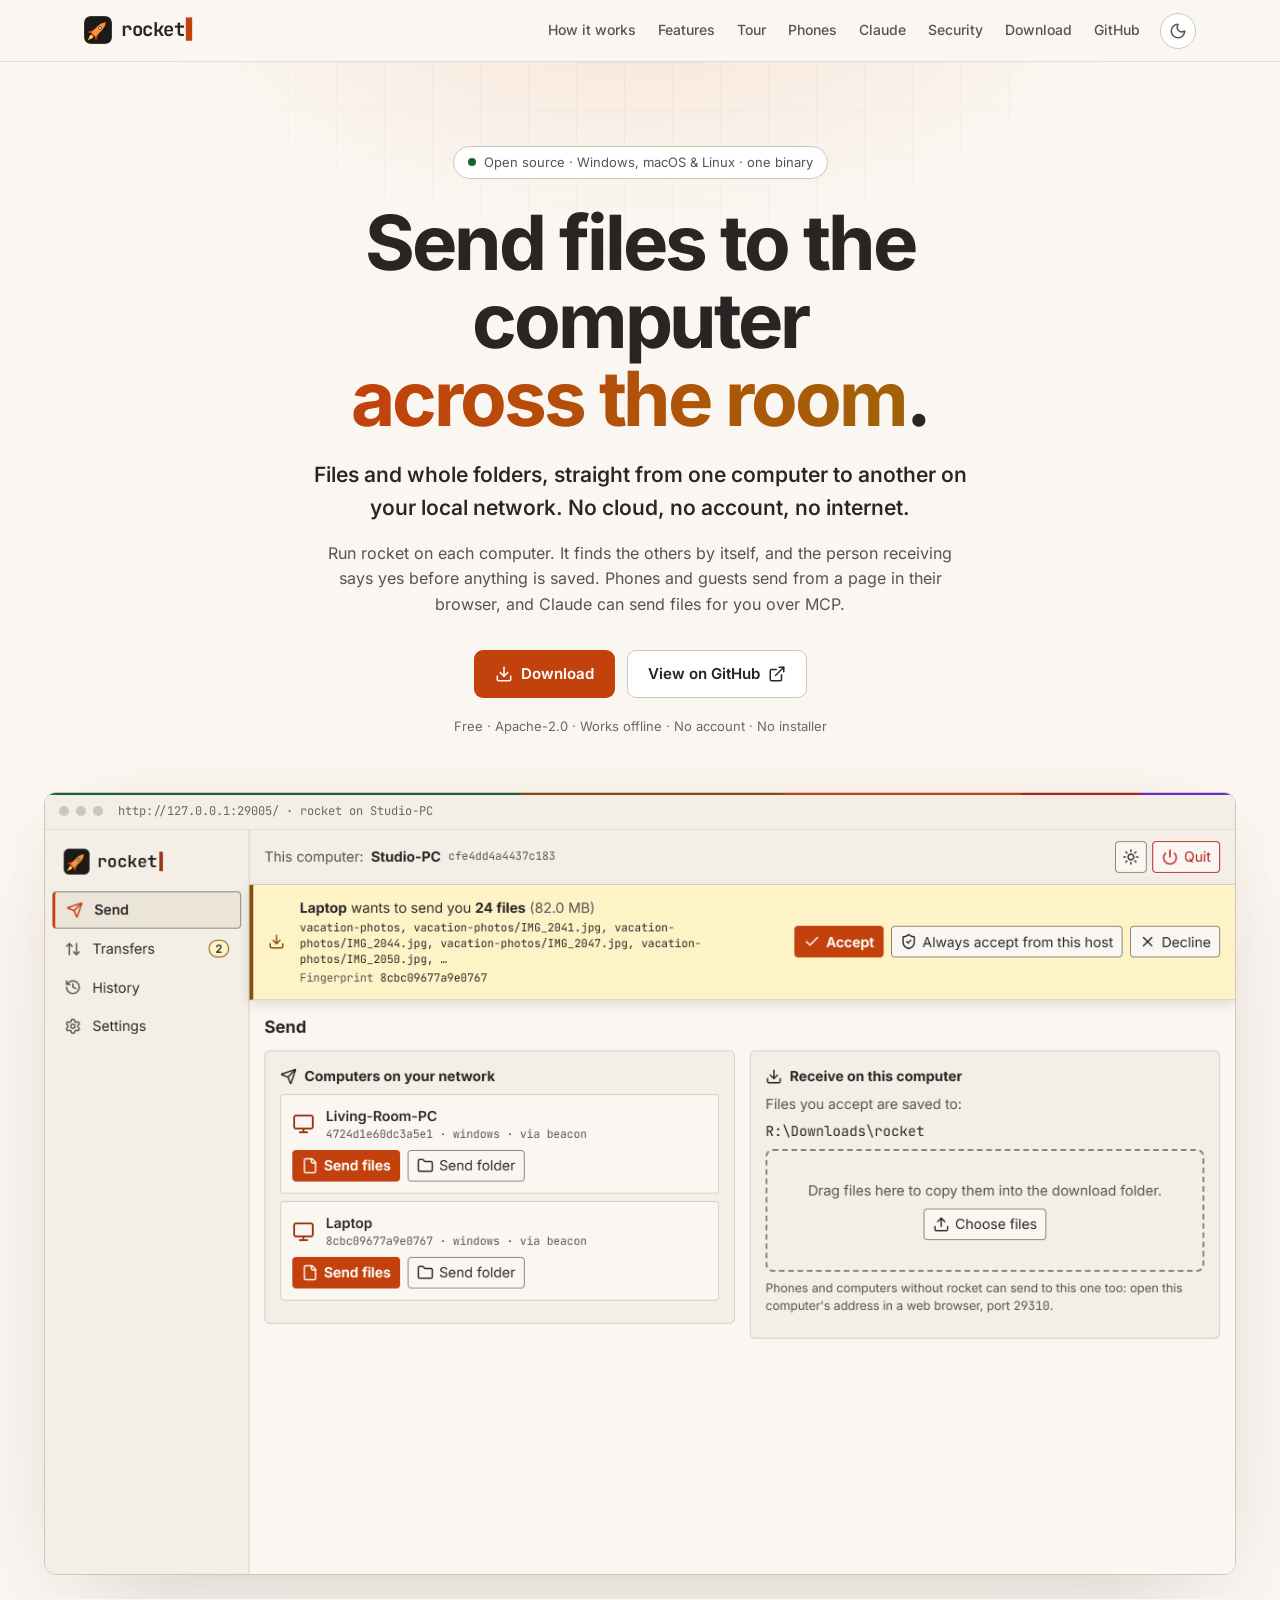
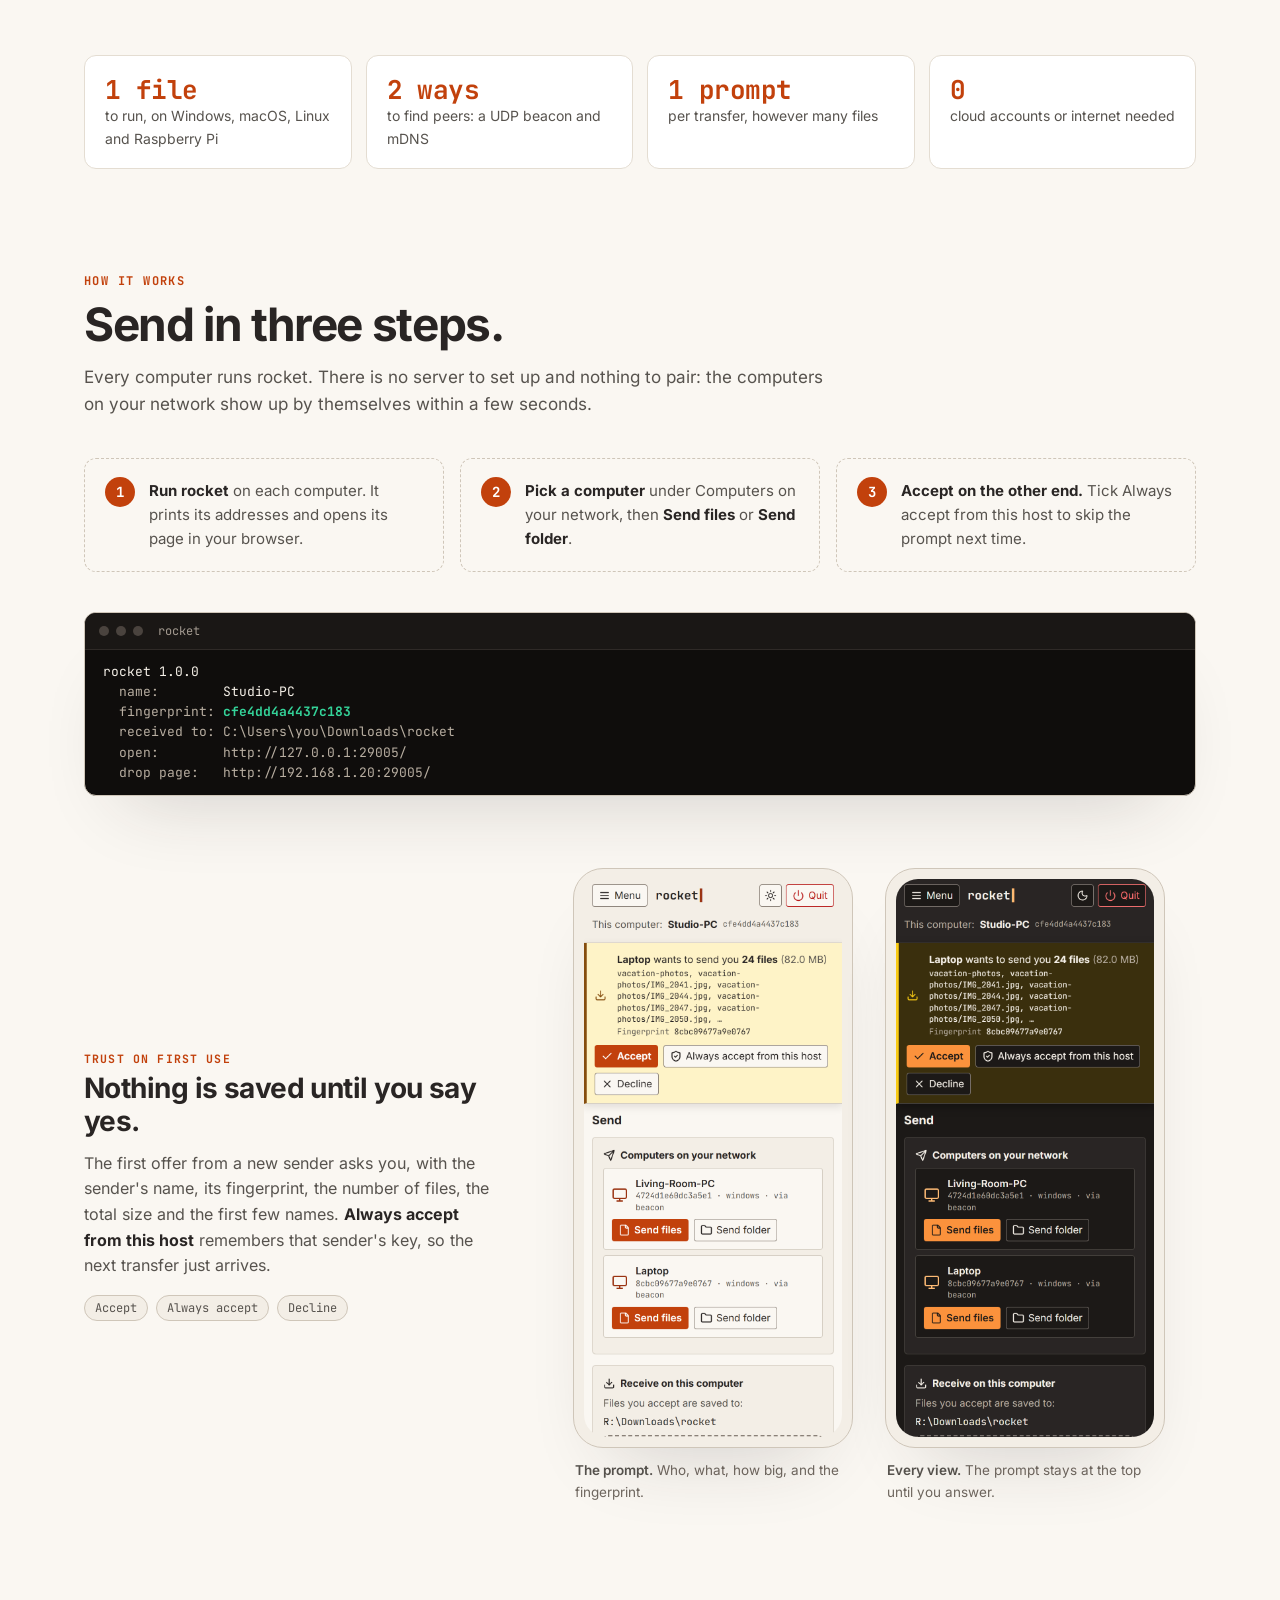
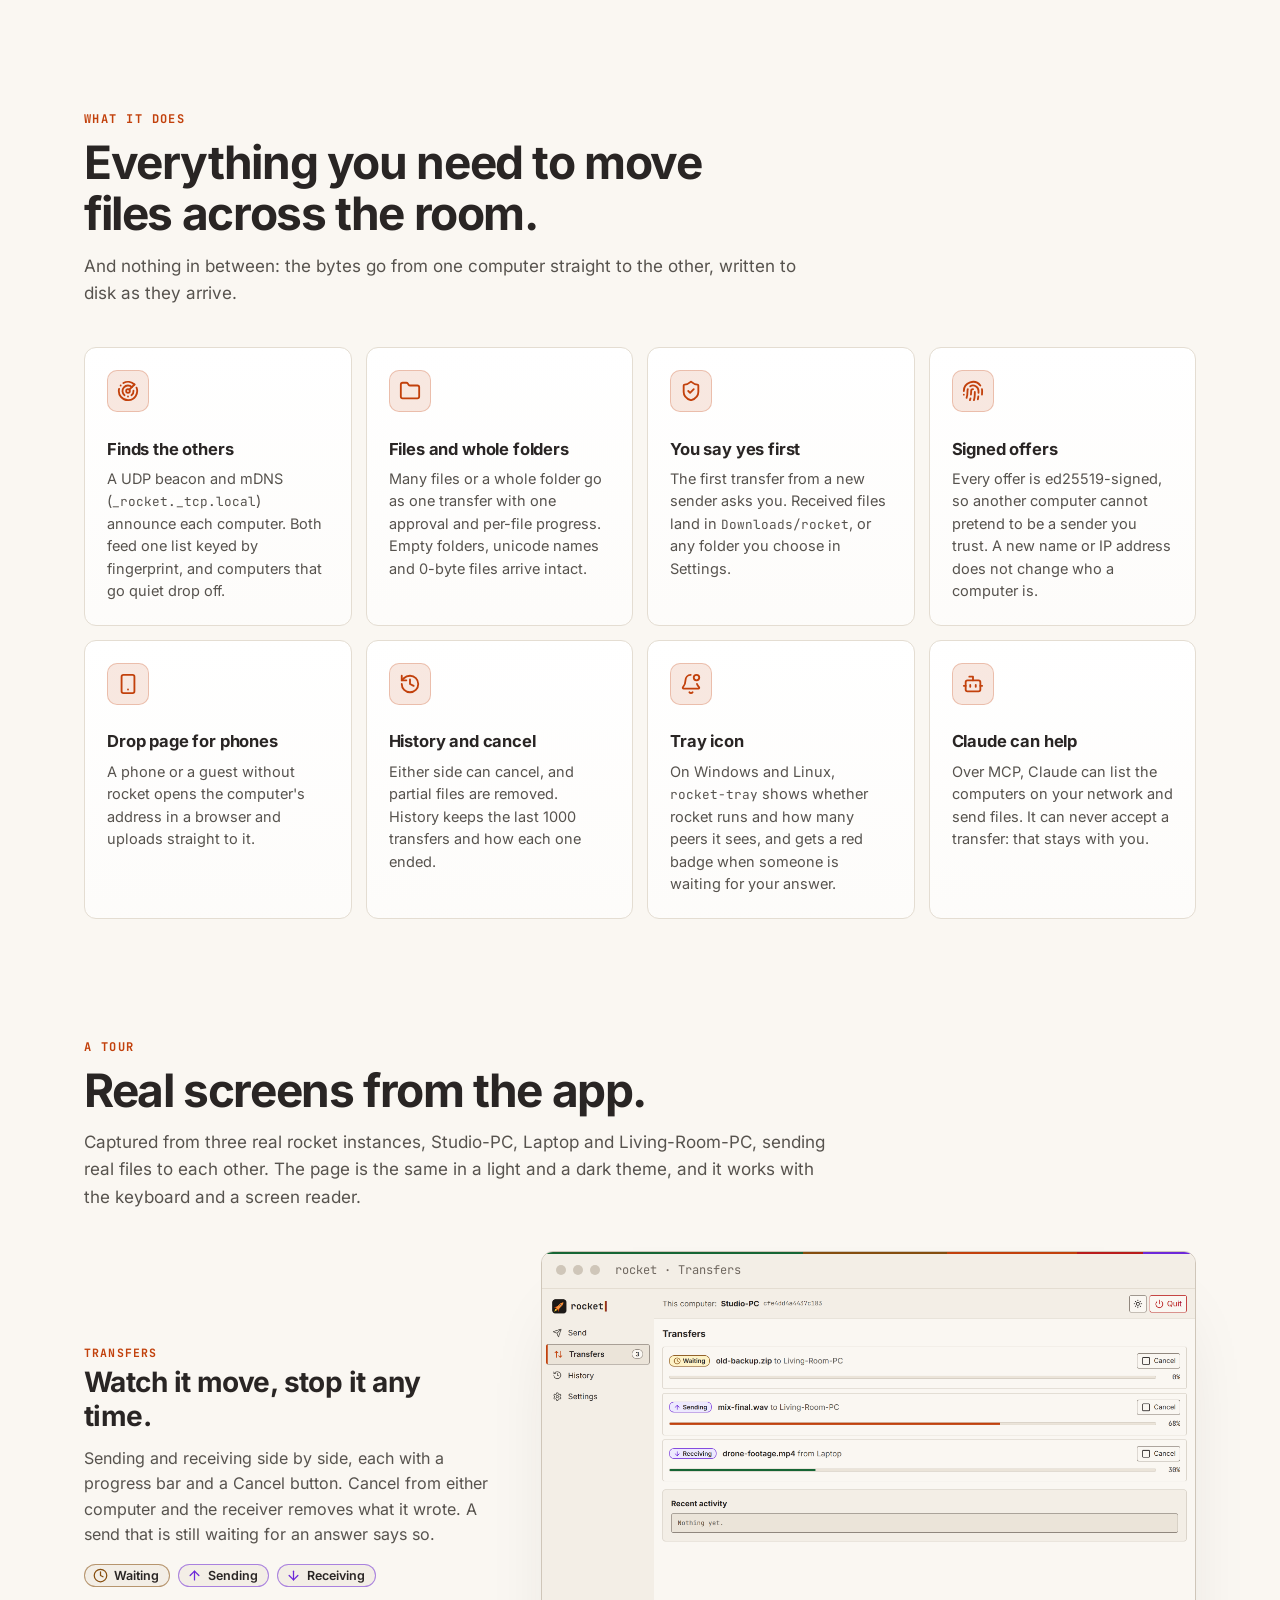
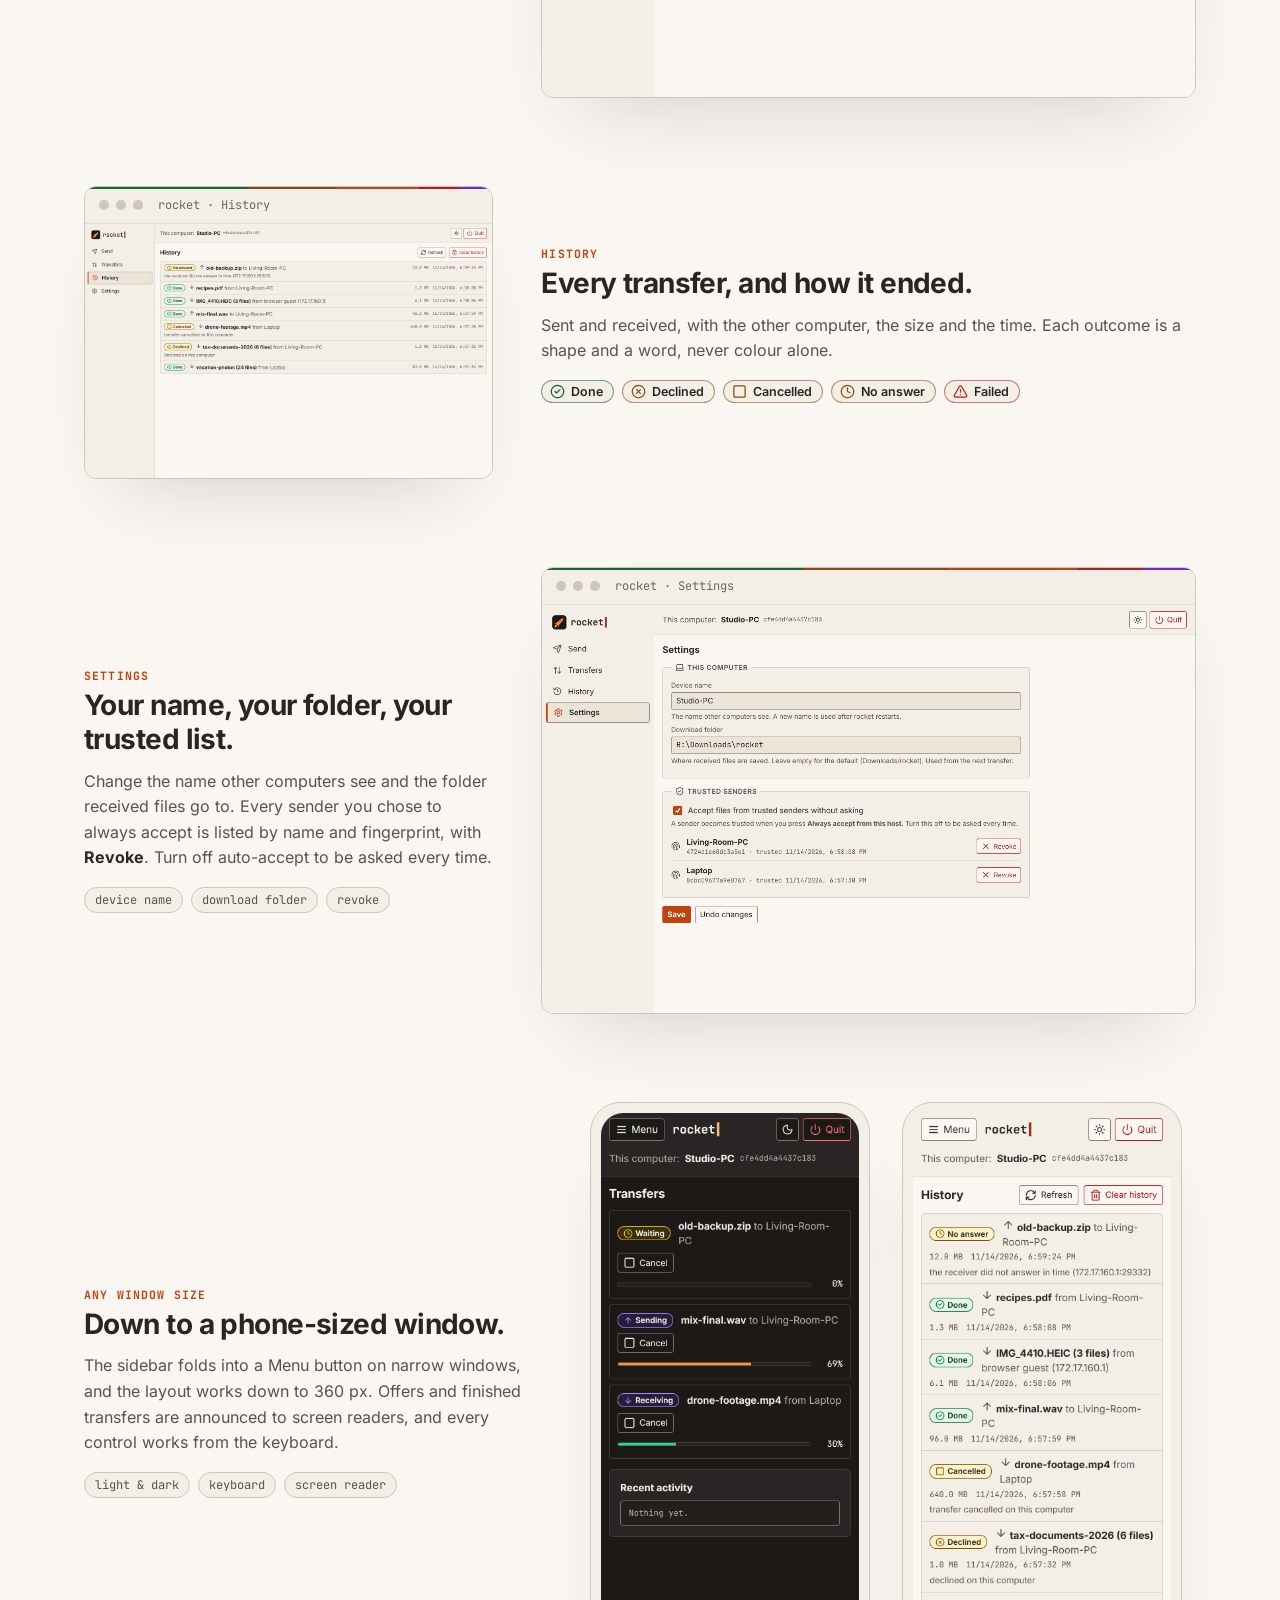
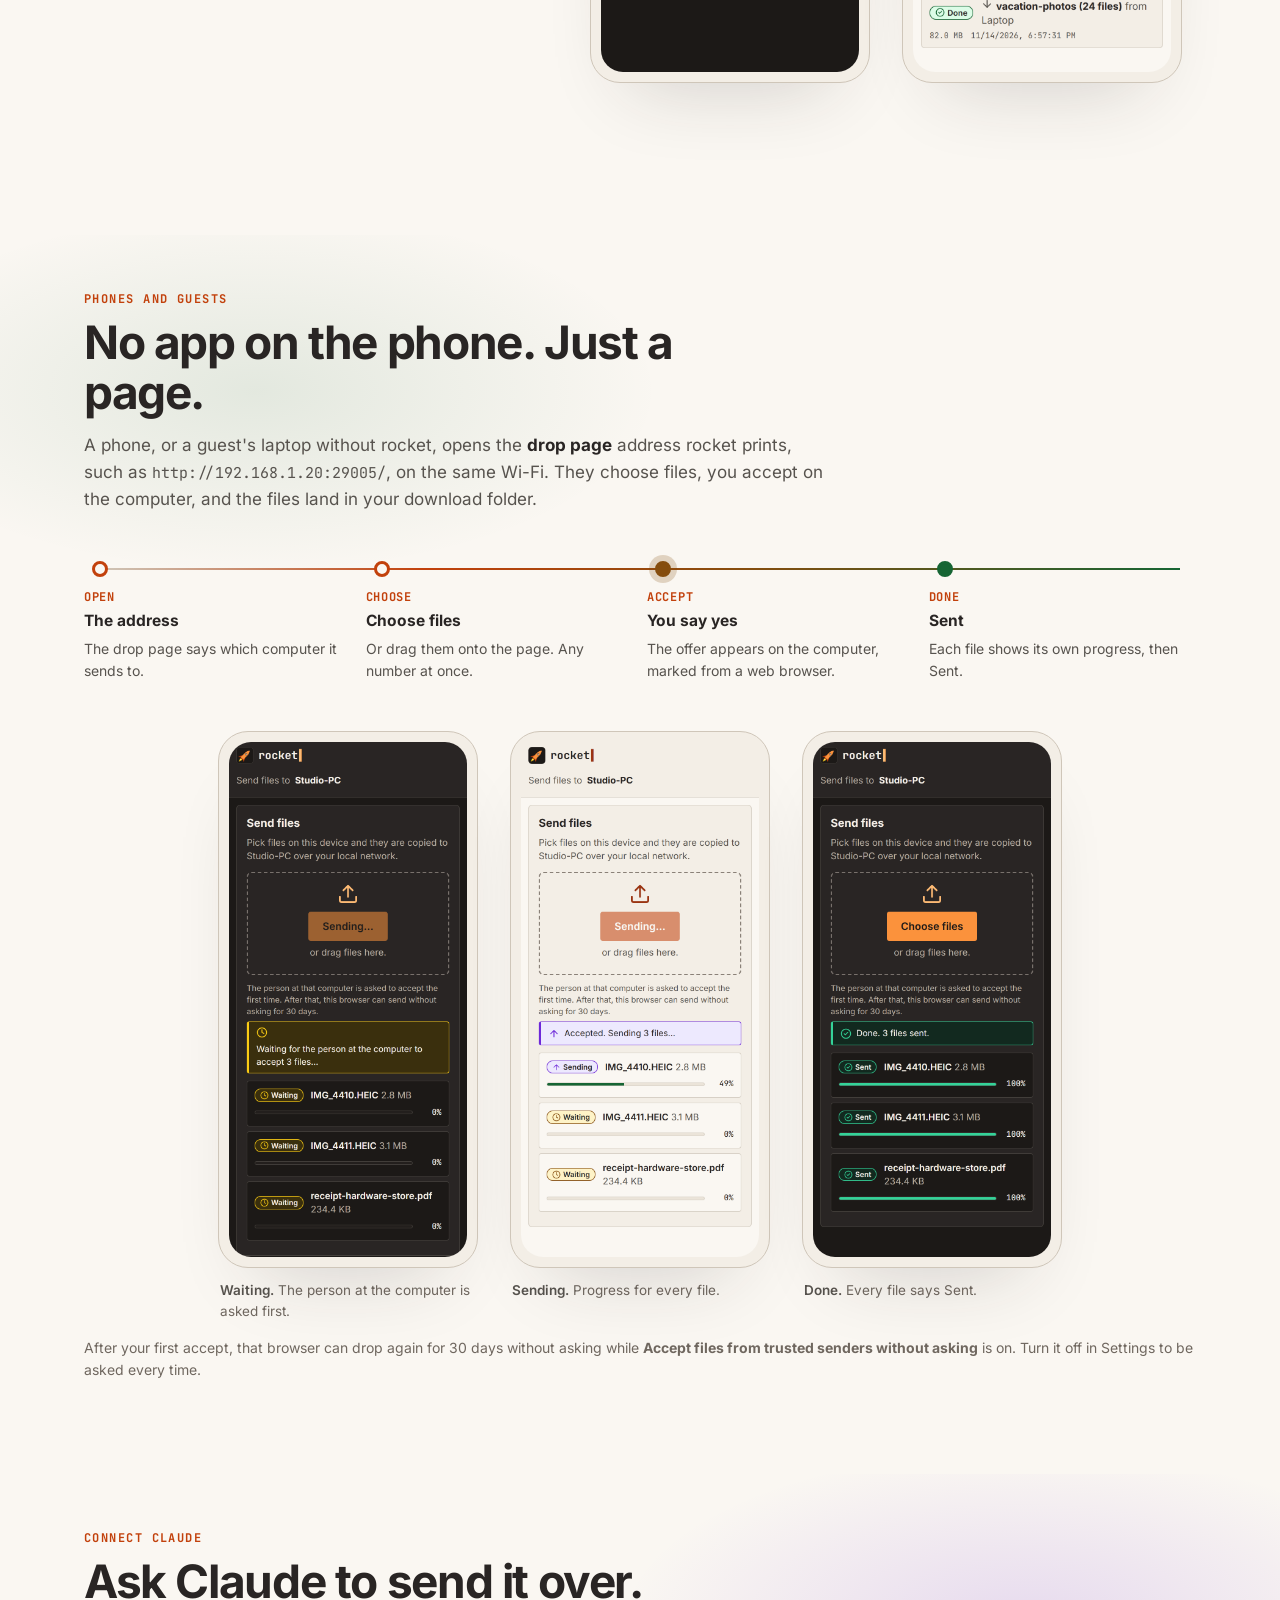
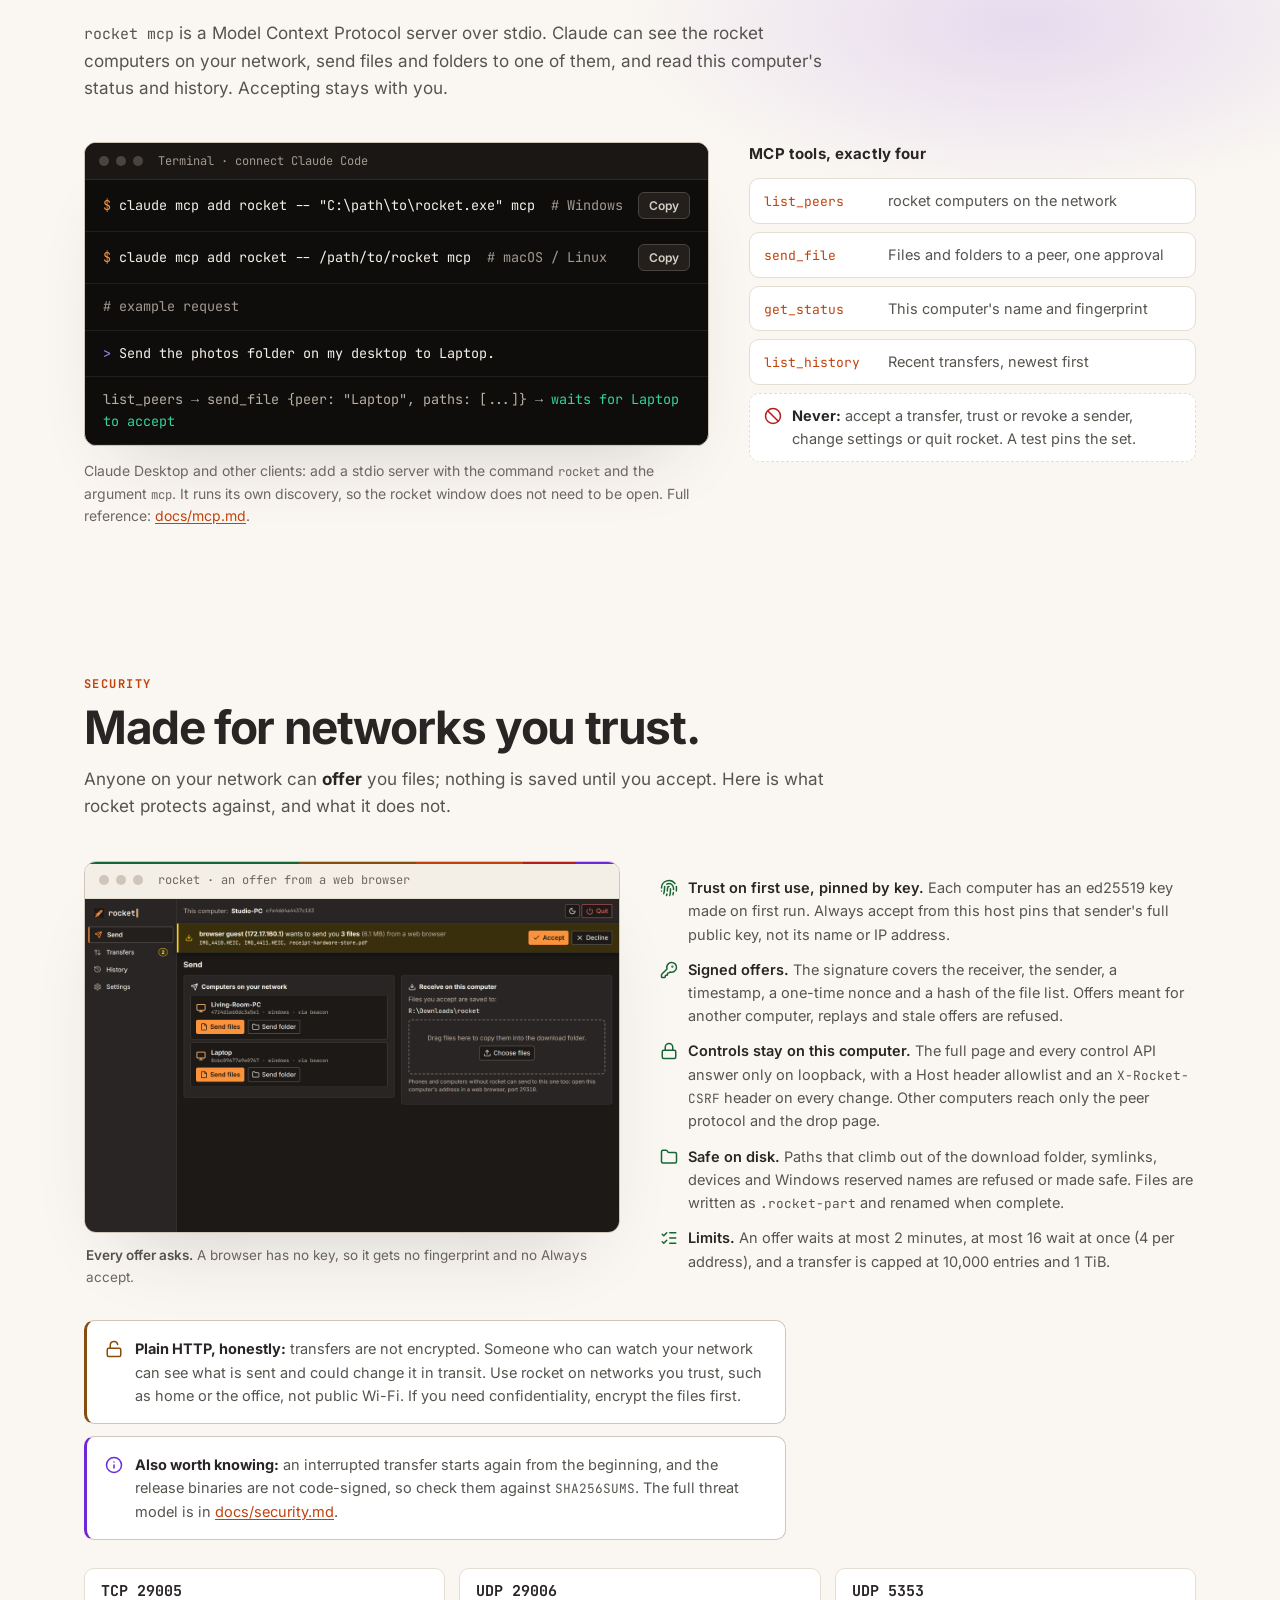
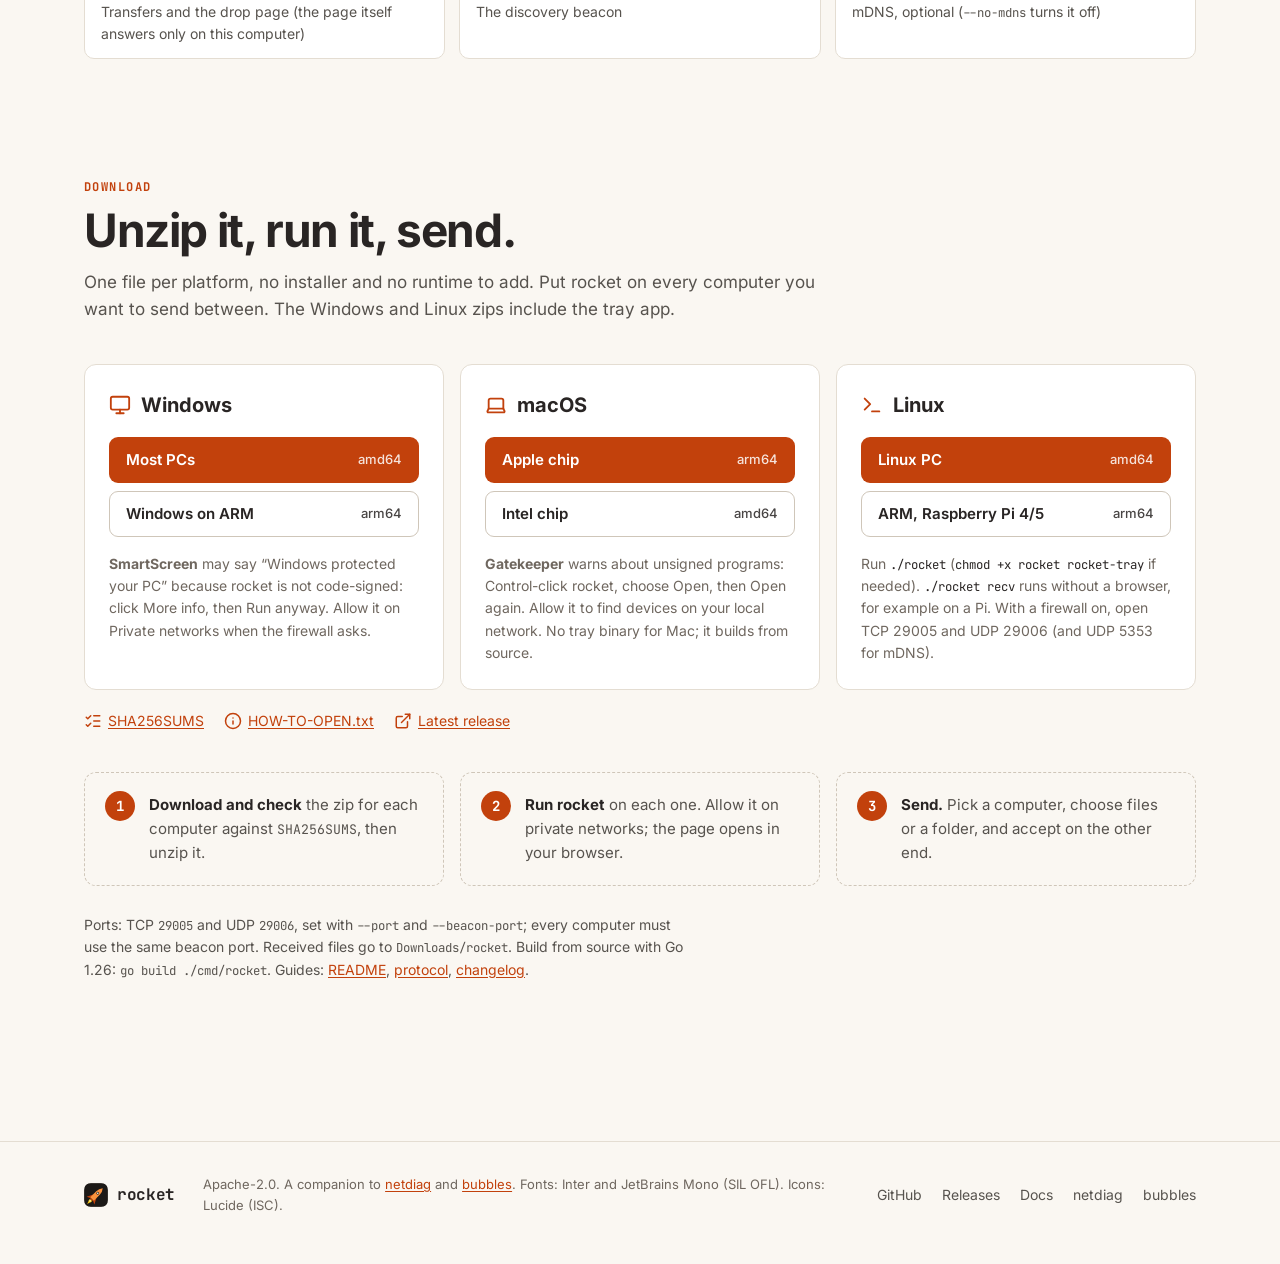
==== commit 5ac021c1: "docs(site): label the Claude exchange as an example Co-Authored-By: Claude Opus 5.5 <noreply@anthrop" ====
--- a/site/index.html
+++ b/site/index.html
@@ -243,6 +243,7 @@
             <div class="chrome"><span class="dot"></span><span class="dot"></span><span class="dot"></span><span class="title">Terminal · connect Claude Code</span></div>
             <div class="cmd"><code><span class="prompt">$</span>claude mcp add rocket -- "C:\path\to\rocket.exe" mcp  <span class="cmt"># Windows</span></code><button type="button" class="copybtn" data-copy='claude mcp add rocket -- "C:\path\to\rocket.exe" mcp' aria-label="Copy the Windows command">Copy</button></div>
             <div class="cmd"><code><span class="prompt">$</span>claude mcp add rocket -- /path/to/rocket mcp  <span class="cmt"># macOS / Linux</span></code><button type="button" class="copybtn" data-copy="claude mcp add rocket -- /path/to/rocket mcp" aria-label="Copy the macOS and Linux command">Copy</button></div>
+            <div class="out ask"><code><span class="cmt"># example request</span></code></div>
             <div class="out ask"><code><span class="you">&gt;</span>Send the photos folder on my desktop to Laptop.</code></div>
             <div class="out"><code>list_peers → send_file {peer: "Laptop", paths: [...]} → <span class="ok">waits for Laptop to accept</span></code></div>
           </div>
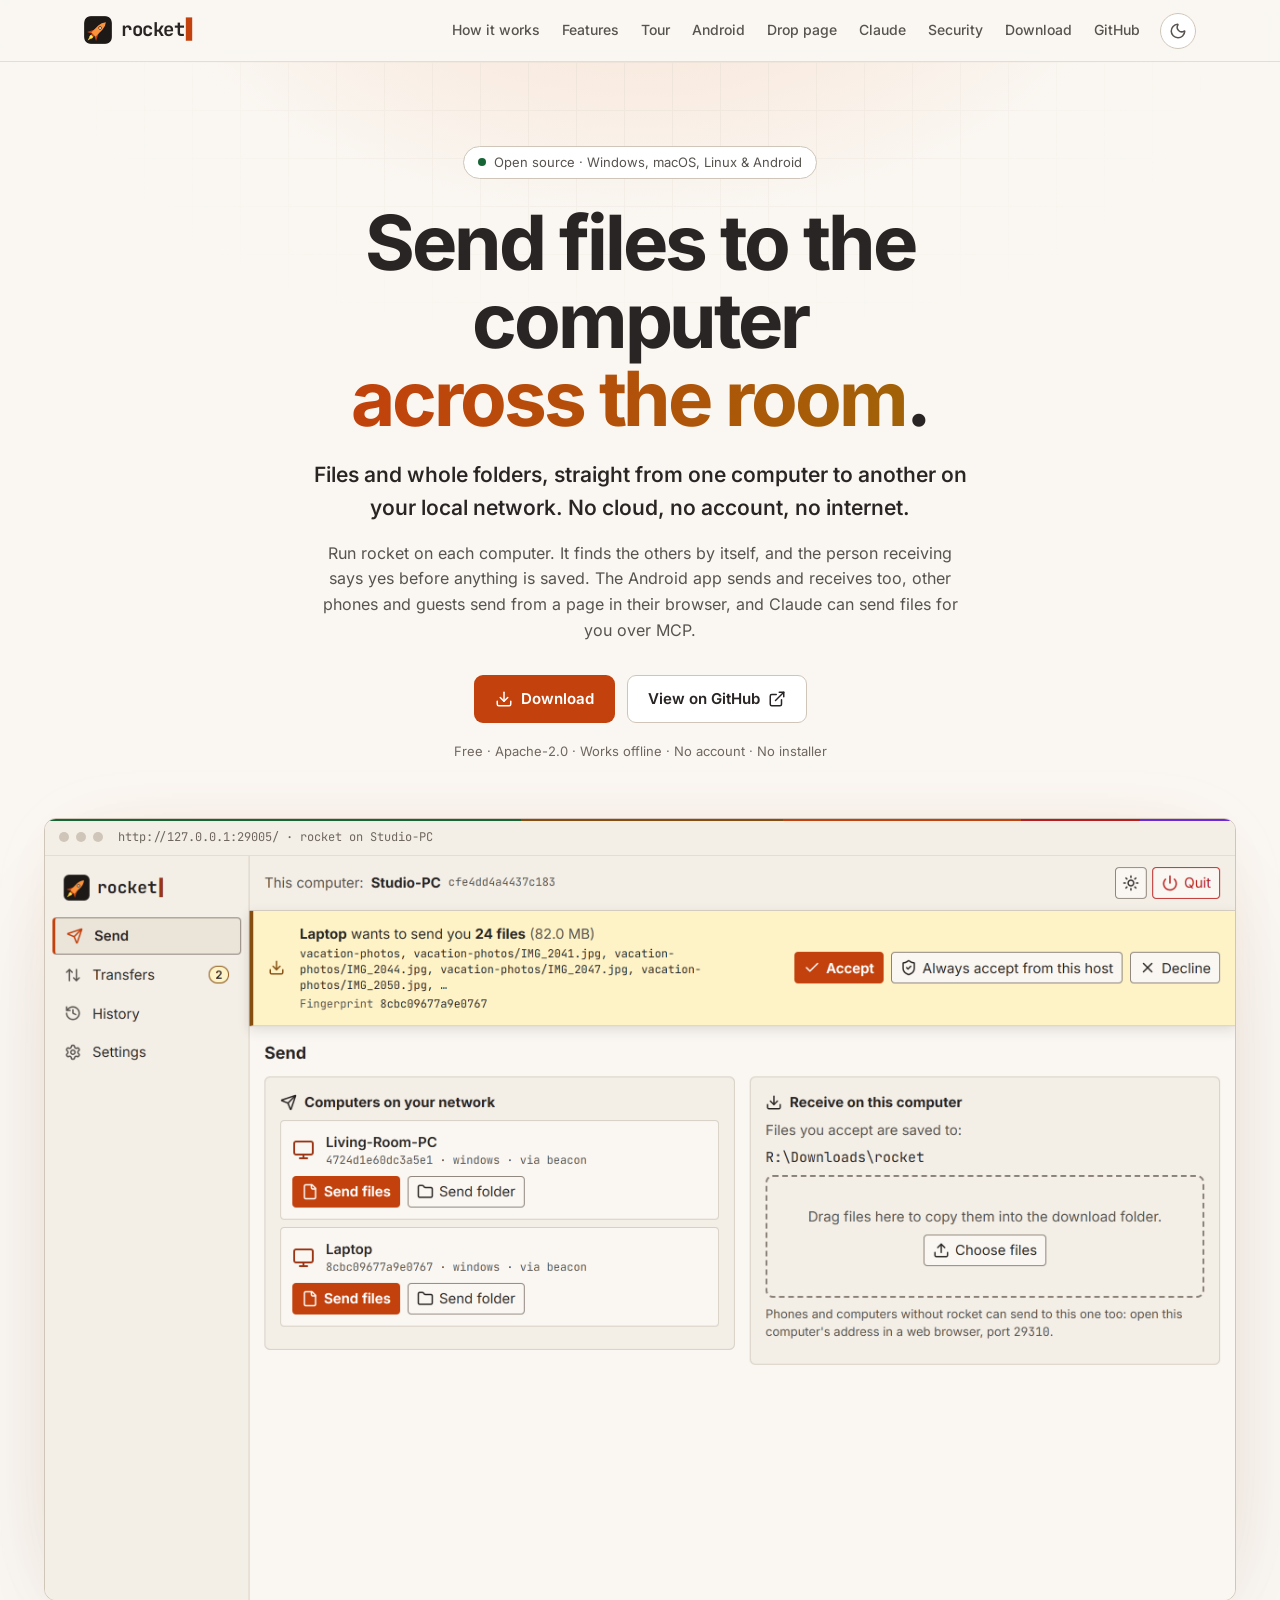
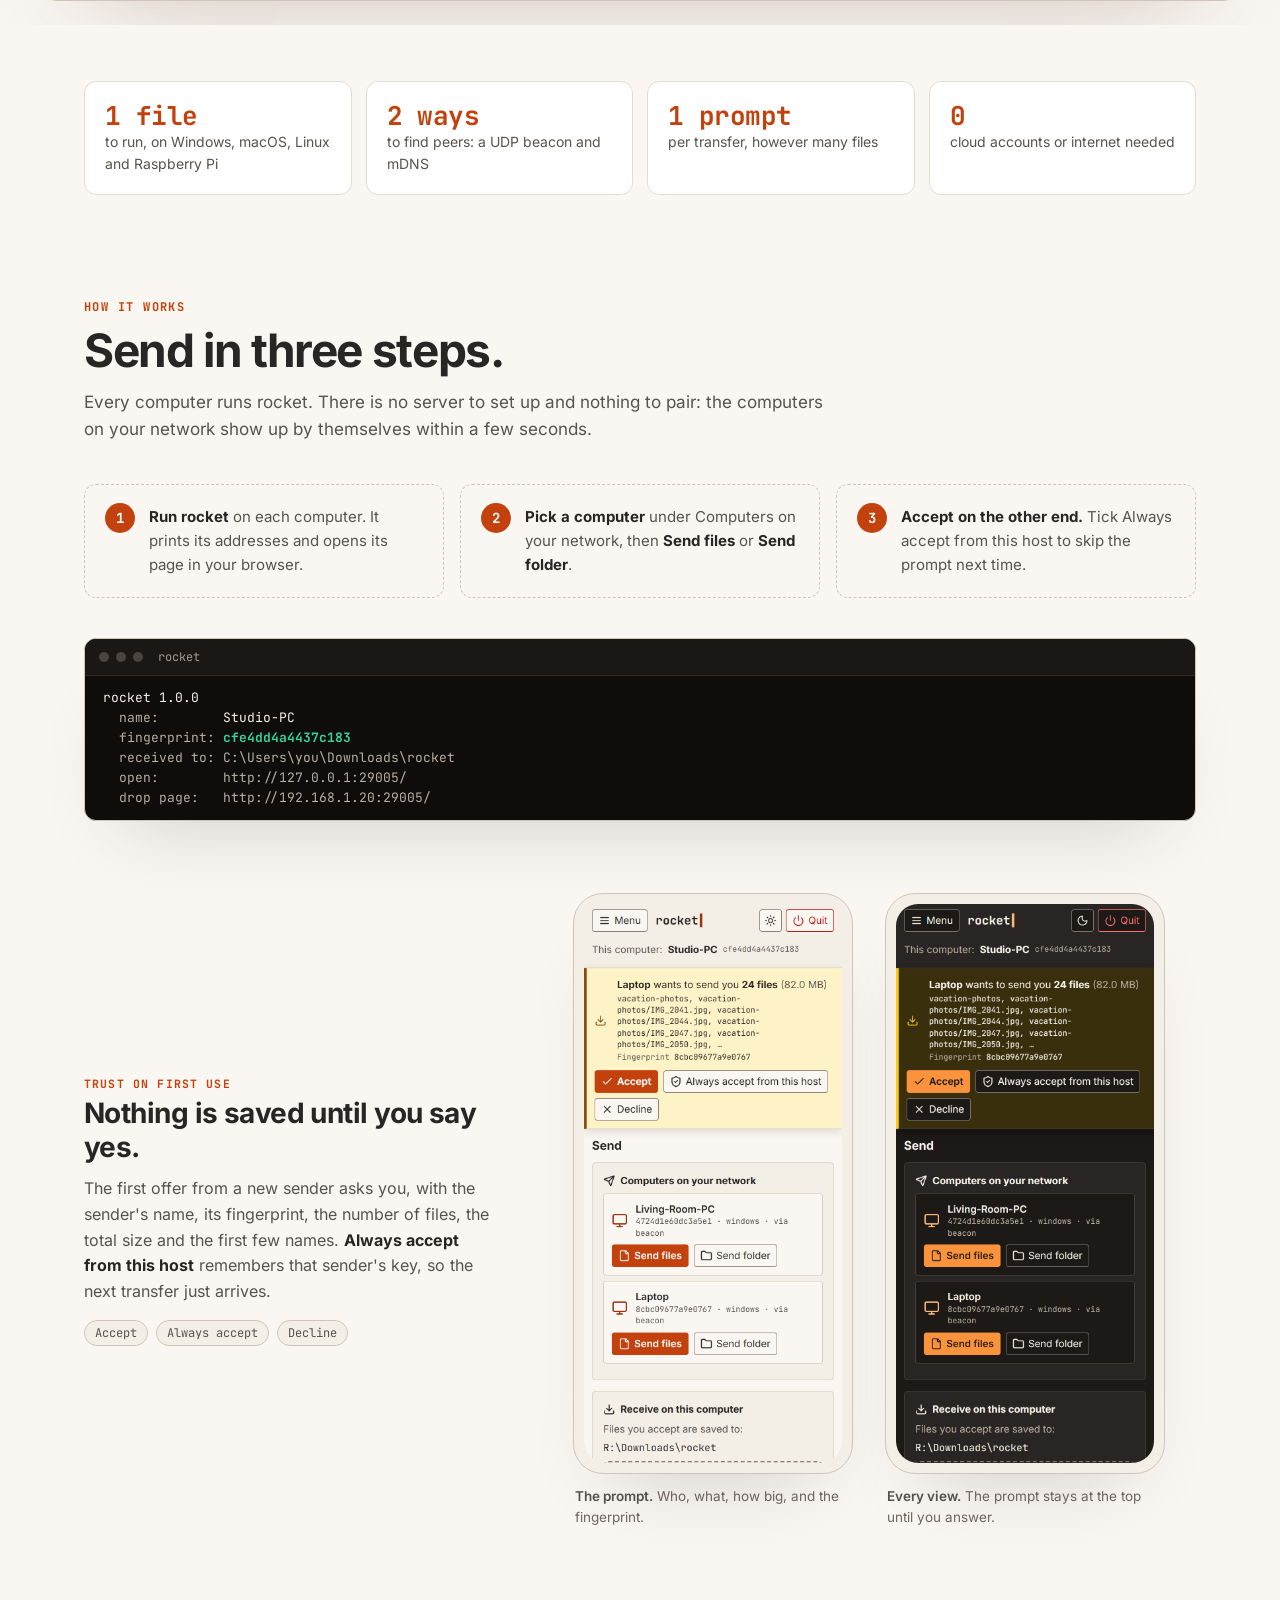
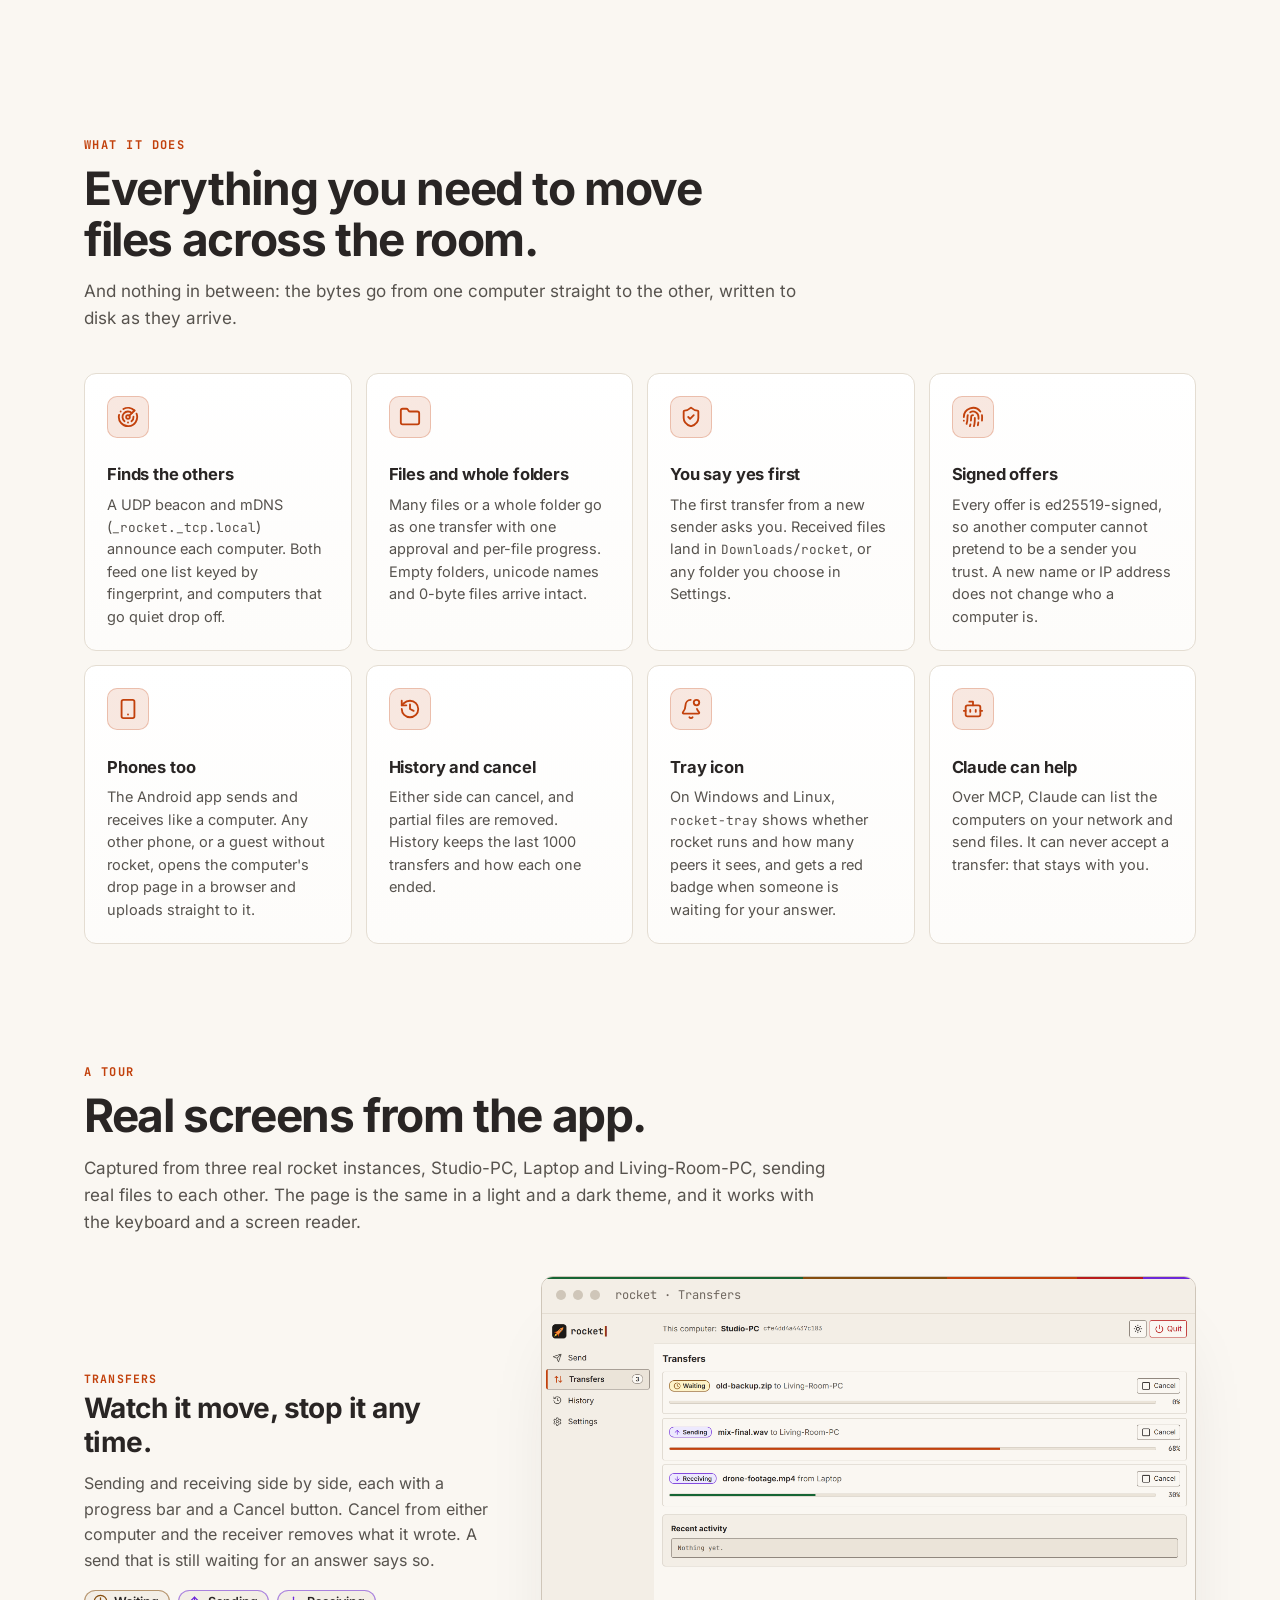
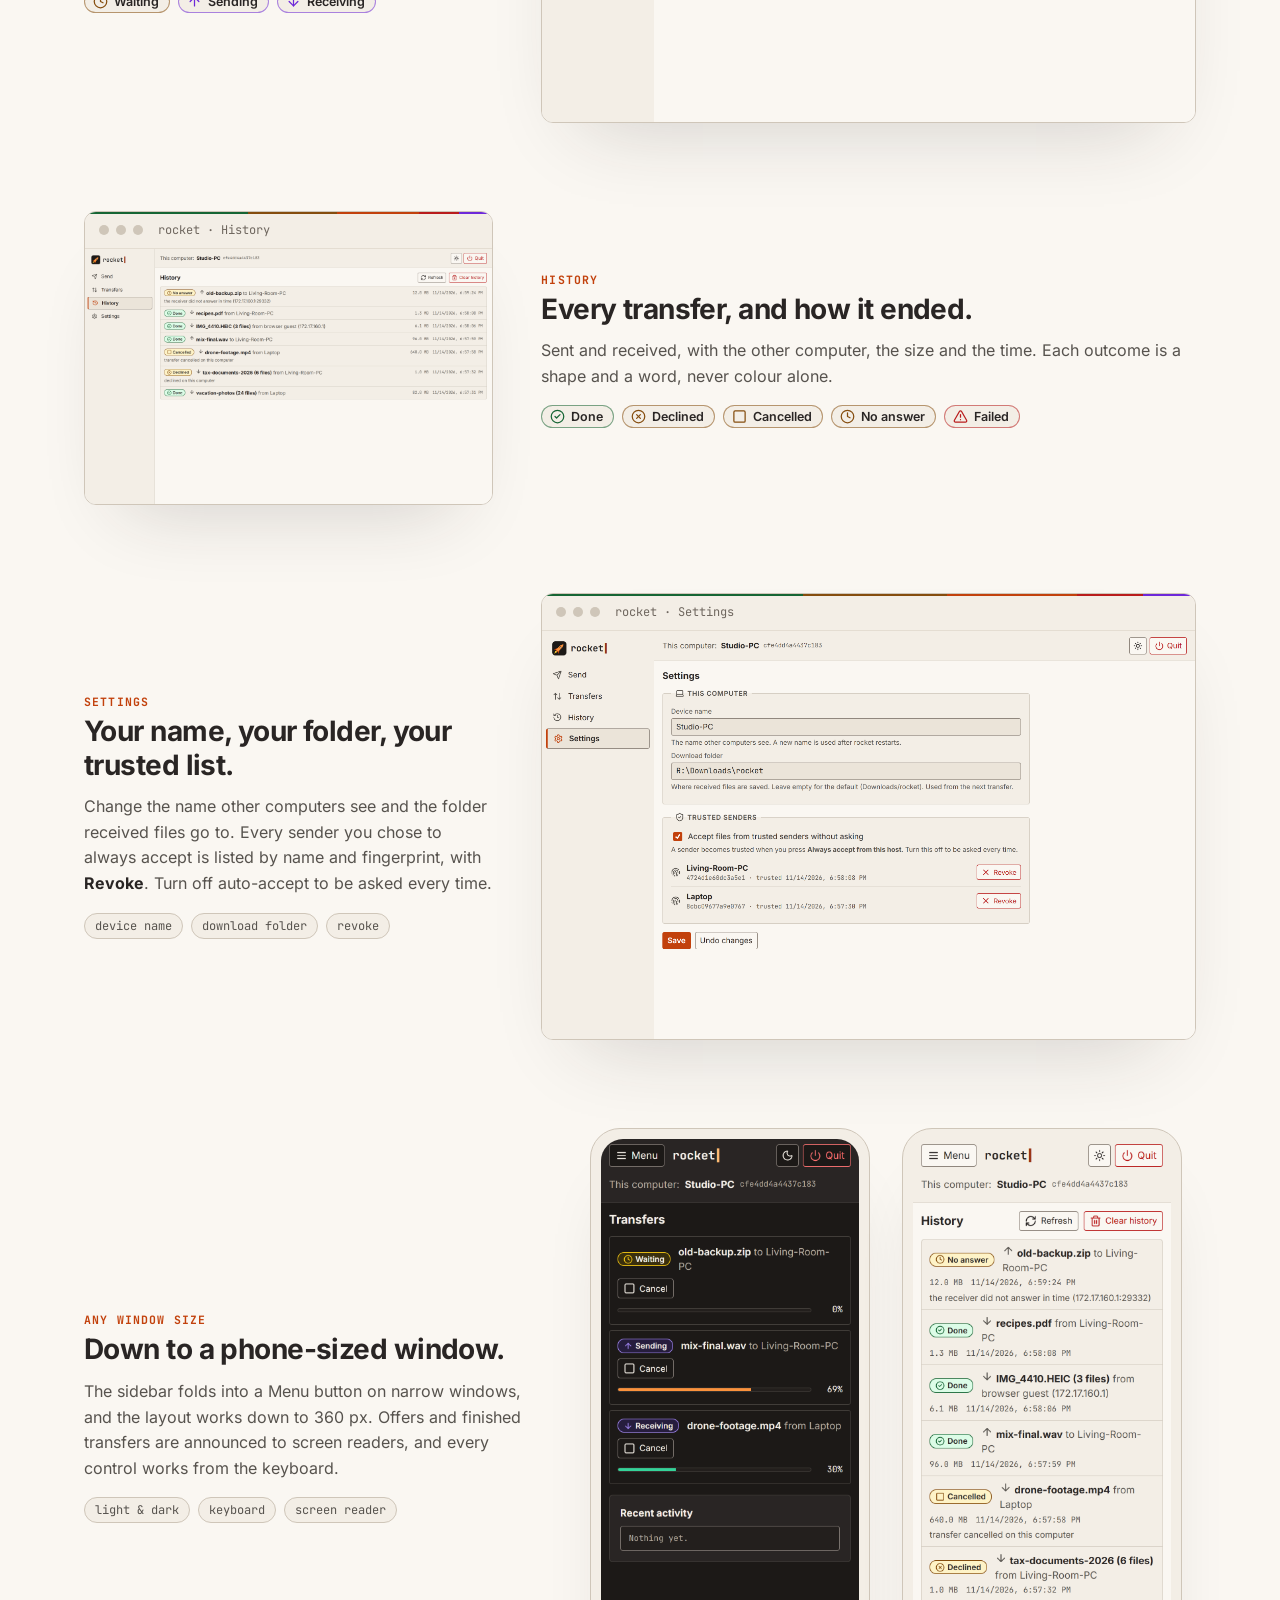
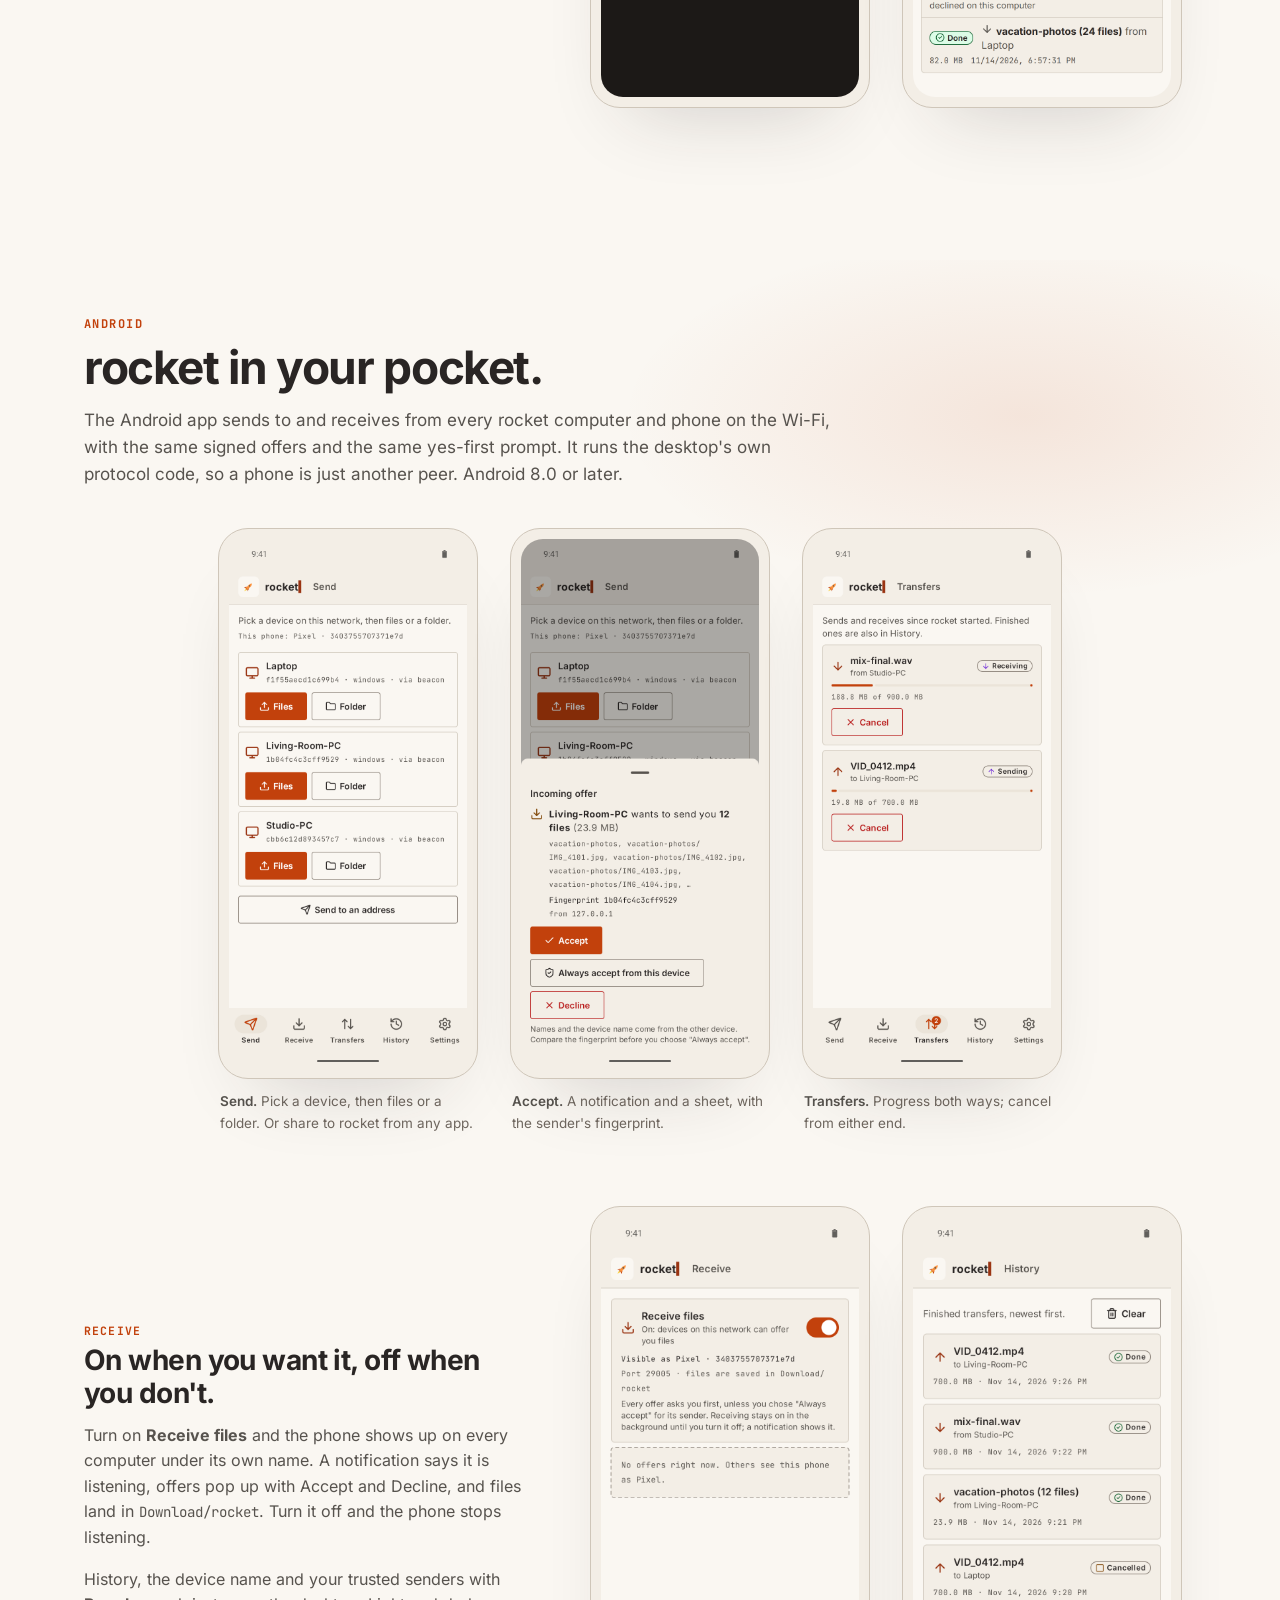
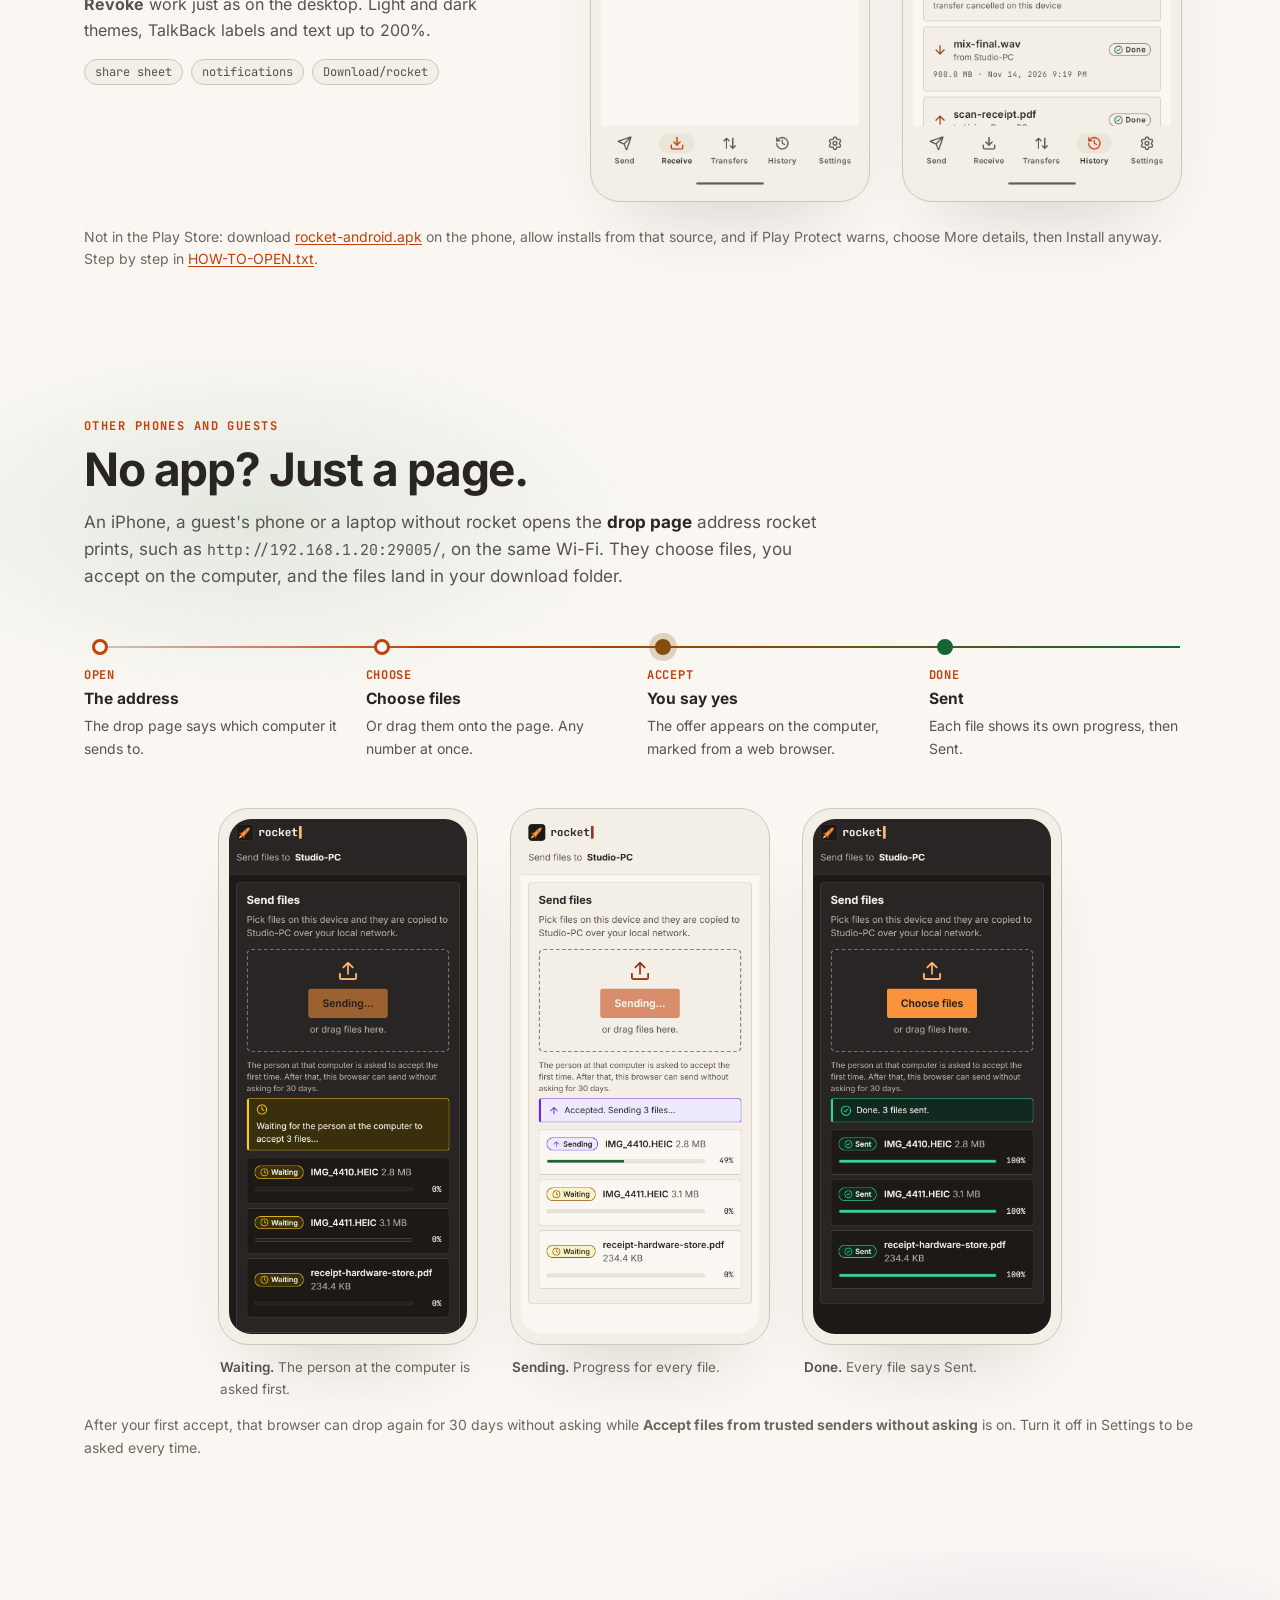
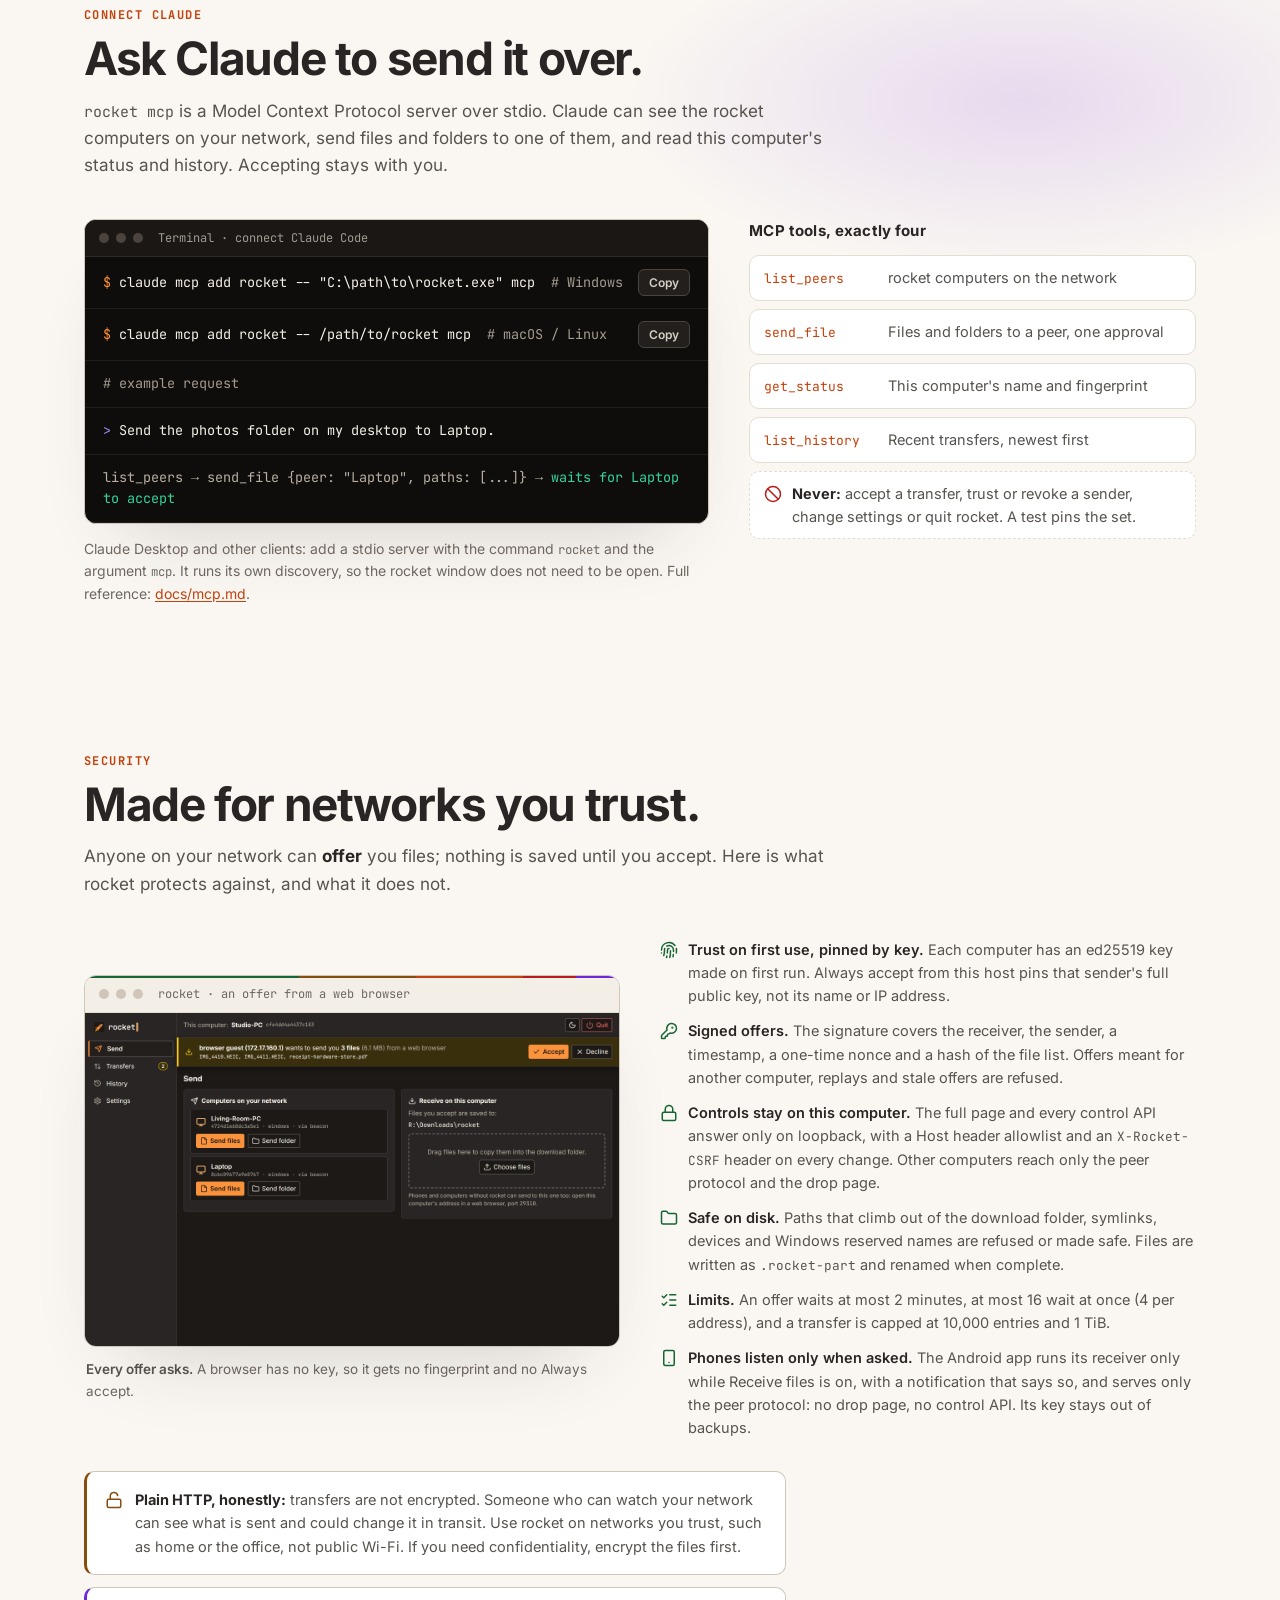
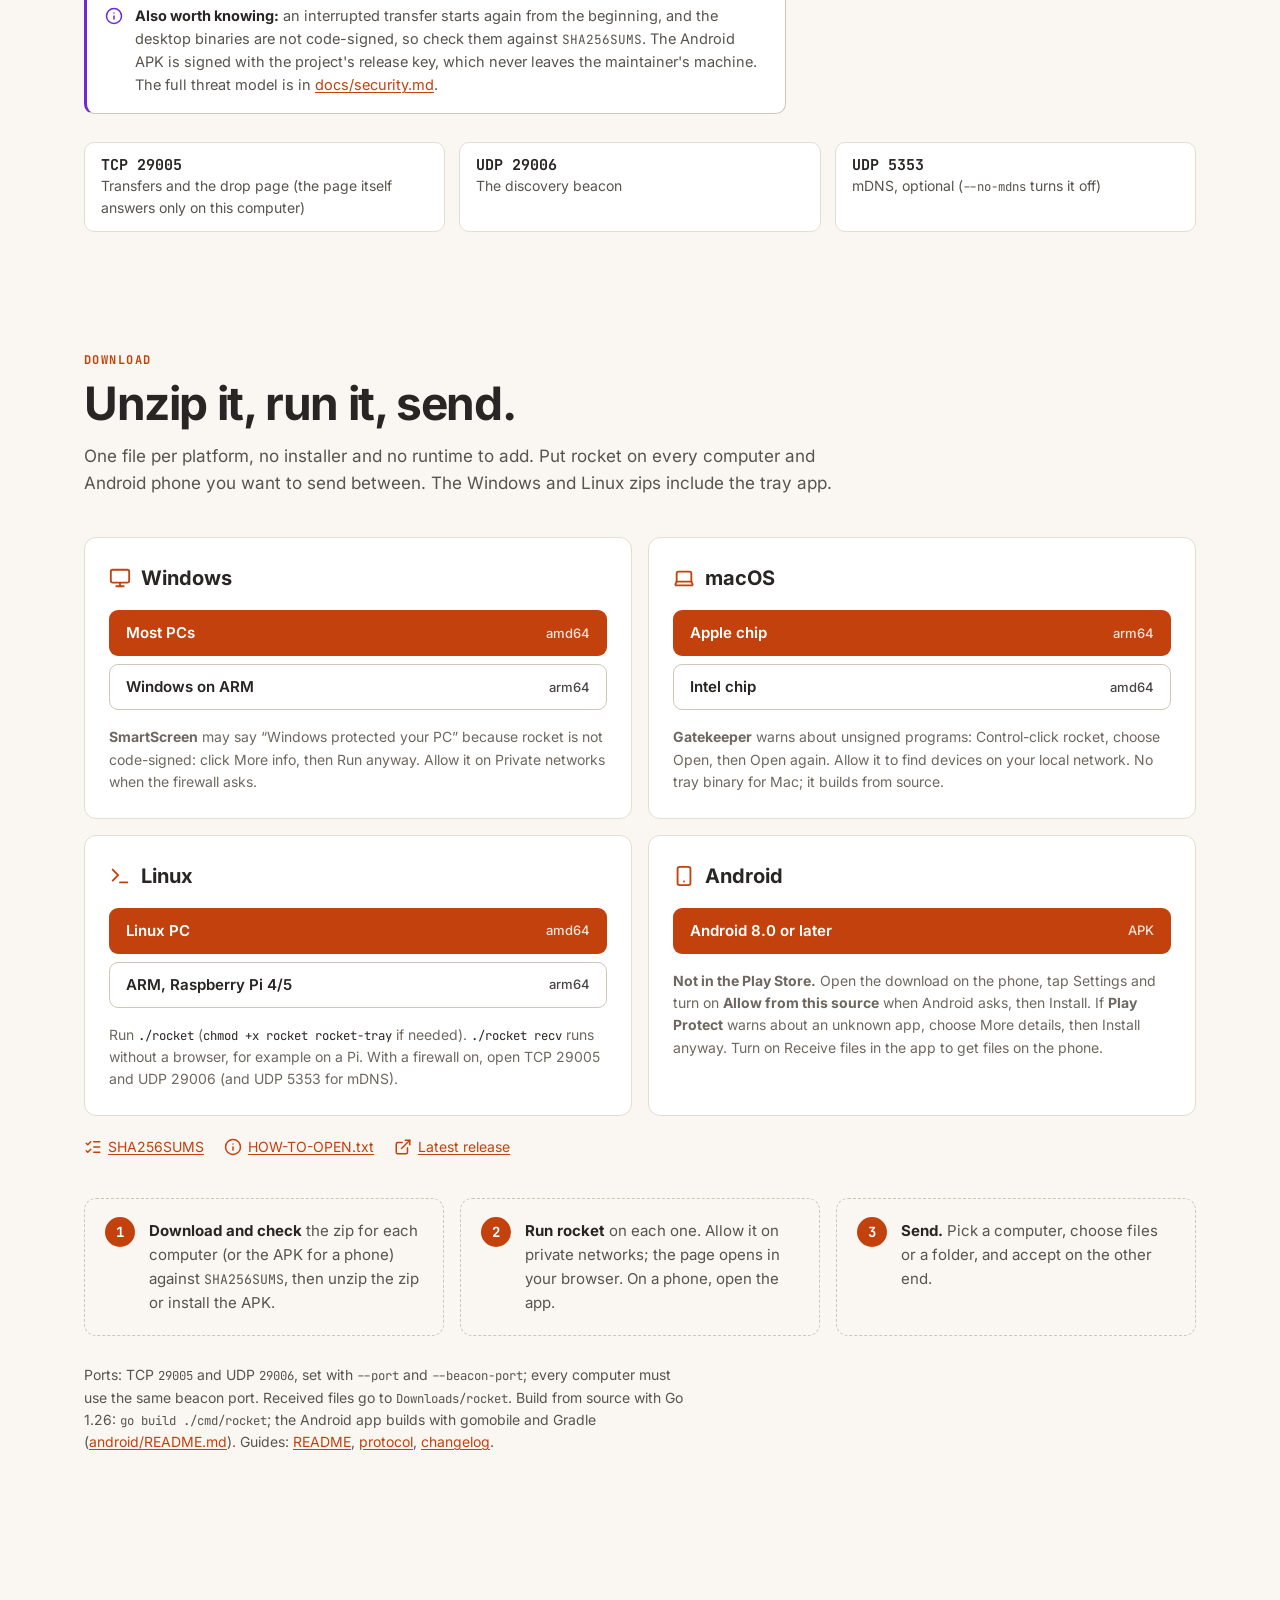
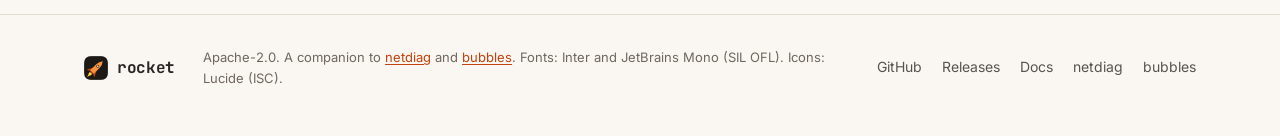
==== commit 99f3b4d8: "build: ship the signed Android APK and document the app scripts/build.sh and build.ps1 now build dis" ====
--- a/site/index.html
+++ b/site/index.html
@@ -4,10 +4,10 @@
 <meta charset="utf-8">
 <meta name="viewport" content="width=device-width, initial-scale=1">
 <title>rocket · send files across your local network</title>
-<meta name="description" content="rocket sends files and folders straight from one computer to another on your local network, with a quick approval on the receiving end. One binary for Windows, macOS and Linux. No cloud, no account, no internet. Phones use a browser drop page, and Claude can send files over MCP.">
+<meta name="description" content="rocket sends files and folders straight from one computer to another on your local network, with a quick approval on the receiving end. One binary for Windows, macOS and Linux, and an Android app that sends and receives. No cloud, no account, no internet. Other phones use a browser drop page, and Claude can send files over MCP.">
 <meta name="color-scheme" content="dark light">
 <meta property="og:title" content="rocket: send files across your local network">
-<meta property="og:description" content="Files and folders straight from one computer to another on the LAN. Finds the other computers by itself, asks the receiver first, signs every offer. One binary, no cloud, no account.">
+<meta property="og:description" content="Files and folders straight from one computer or Android phone to another on the LAN. Finds the others by itself, asks the receiver first, signs every offer. One binary, no cloud, no account.">
 <meta property="og:image" content="https://donaldsteele.github.io/rocket/assets/shots/send-dark.png">
 <meta property="og:type" content="website">
 <link rel="icon" href="assets/favicon.svg" type="image/svg+xml">
@@ -27,7 +27,8 @@
       <a href="#how">How it works</a>
       <a href="#features">Features</a>
       <a href="#tour">Tour</a>
-      <a href="#drop">Phones</a>
+      <a href="#android">Android</a>
+      <a href="#drop">Drop page</a>
       <a href="#claude">Claude</a>
       <a href="#security">Security</a>
       <a href="#download" class="persist">Download</a>
@@ -43,10 +44,10 @@
   <section class="hero" id="top">
     <div class="rings" aria-hidden="true"><span></span><span></span><span></span></div>
     <div class="wrap narrow">
-      <p class="pill"><span class="pulse" aria-hidden="true"></span> Open source · Windows, macOS &amp; Linux · one binary</p>
+      <p class="pill"><span class="pulse" aria-hidden="true"></span> Open source · Windows, macOS, Linux &amp; Android</p>
       <h1>Send files to the computer <em>across&nbsp;the&nbsp;room</em>.</h1>
       <p class="capability">Files and whole folders, straight from one computer to another on your local network. No cloud, no account, no internet.</p>
-      <p class="lede">Run rocket on each computer. It finds the others by itself, and the person receiving says yes before anything is saved. Phones and guests send from a page in their browser, and Claude can send files for you over MCP.</p>
+      <p class="lede">Run rocket on each computer. It finds the others by itself, and the person receiving says yes before anything is saved. The Android app sends and receives too, other phones and guests send from a page in their browser, and Claude can send files for you over MCP.</p>
       <div class="cta">
         <a class="button primary" href="#download"><svg class="ico" aria-hidden="true"><use href="assets/icons.svg#i-download"></use></svg>Download</a>
         <a class="button ghost" href="https://github.com/donaldsteele/rocket">View on GitHub<svg class="ico" aria-hidden="true"><use href="assets/icons.svg#i-external-link"></use></svg></a>
@@ -121,7 +122,7 @@
         <article class="card"><svg class="ico" aria-hidden="true"><use href="assets/icons.svg#i-folder"></use></svg><h3>Files and whole folders</h3><p>Many files or a whole folder go as one transfer with one approval and per-file progress. Empty folders, unicode names and 0-byte files arrive intact.</p></article>
         <article class="card"><svg class="ico" aria-hidden="true"><use href="assets/icons.svg#i-shield-check"></use></svg><h3>You say yes first</h3><p>The first transfer from a new sender asks you. Received files land in <code>Downloads/rocket</code>, or any folder you choose in Settings.</p></article>
         <article class="card"><svg class="ico" aria-hidden="true"><use href="assets/icons.svg#i-fingerprint-pattern"></use></svg><h3>Signed offers</h3><p>Every offer is ed25519-signed, so another computer cannot pretend to be a sender you trust. A new name or IP address does not change who a computer is.</p></article>
-        <article class="card"><svg class="ico" aria-hidden="true"><use href="assets/icons.svg#i-smartphone"></use></svg><h3>Drop page for phones</h3><p>A phone or a guest without rocket opens the computer's address in a browser and uploads straight to it.</p></article>
+        <article class="card"><svg class="ico" aria-hidden="true"><use href="assets/icons.svg#i-smartphone"></use></svg><h3>Phones too</h3><p>The Android app sends and receives like a computer. Any other phone, or a guest without rocket, opens the computer's drop page in a browser and uploads straight to it.</p></article>
         <article class="card"><svg class="ico" aria-hidden="true"><use href="assets/icons.svg#i-history"></use></svg><h3>History and cancel</h3><p>Either side can cancel, and partial files are removed. History keeps the last 1000 transfers and how each one ended.</p></article>
         <article class="card"><svg class="ico" aria-hidden="true"><use href="assets/icons.svg#i-bell-dot"></use></svg><h3>Tray icon</h3><p>On Windows and Linux, <code>rocket-tray</code> shows whether rocket runs and how many peers it sees, and gets a red badge when someone is waiting for your answer.</p></article>
         <article class="card"><svg class="ico" aria-hidden="true"><use href="assets/icons.svg#i-bot"></use></svg><h3>Claude can help</h3><p>Over MCP, Claude can list the computers on your network and send files. It can never accept a transfer: that stays with you.</p></article>
@@ -204,11 +205,61 @@
     </div>
   </section>
 
+  <section class="band android-band" id="android">
+    <div class="wrap">
+      <p class="eyebrow">Android</p>
+      <h2>rocket in your pocket.</h2>
+      <p class="sub">The Android app sends to and receives from every rocket computer and phone on the Wi-Fi, with the same signed offers and the same yes-first prompt. It runs the desktop's own protocol code, so a phone is just another peer. Android 8.0 or later.</p>
+
+      <div class="phones three">
+        <figure class="shot"><div class="window">
+          <button type="button" class="zoom" aria-label="Enlarge screenshot: the Send tab on Android">
+            <img class="t-dark" src="assets/shots/android-send-dark.png" width="720" height="1600" loading="lazy" alt="rocket on an Android phone, dark theme, Send tab: This phone: Pixel with its fingerprint, then three computers on the network, Laptop, Living-Room-PC and Studio-PC, each with Files and Folder buttons, and Send to an address below">
+            <img class="t-light" src="assets/shots/android-send-light.png" width="720" height="1600" loading="lazy" alt="The Android Send tab in the light theme with three computers on the network">
+          </button></div>
+          <figcaption><b>Send.</b> Pick a device, then files or a folder. Or share to rocket from any app.</figcaption></figure>
+        <figure class="shot"><div class="window">
+          <button type="button" class="zoom" aria-label="Enlarge screenshot: an incoming offer on Android">
+            <img class="t-dark" src="assets/shots/android-offer-dark.png" width="720" height="1600" loading="lazy" alt="An incoming offer sheet on the phone, dark theme: Laptop wants to send you 12 files (23.9 MB), the first names, its fingerprint, and the buttons Accept, Always accept from this device and Decline">
+            <img class="t-light" src="assets/shots/android-offer-light.png" width="720" height="1600" loading="lazy" alt="The incoming offer sheet on the phone in the light theme, from Living-Room-PC">
+          </button></div>
+          <figcaption><b>Accept.</b> A notification and a sheet, with the sender's fingerprint.</figcaption></figure>
+        <figure class="shot"><div class="window">
+          <button type="button" class="zoom" aria-label="Enlarge screenshot: transfers on Android">
+            <img class="t-dark" src="assets/shots/android-progress-dark.png" width="720" height="1600" loading="lazy" alt="The Android Transfers tab, dark theme: mix-final.wav from Studio-PC Receiving and VID_0412.mp4 to Laptop Sending, each with a progress bar and Cancel, and two finished sends marked Done">
+            <img class="t-light" src="assets/shots/android-progress-light.png" width="720" height="1600" loading="lazy" alt="The Android Transfers tab in the light theme">
+          </button></div>
+          <figcaption><b>Transfers.</b> Progress both ways; cancel from either end.</figcaption></figure>
+      </div>
+
+      <div class="phones-feature android-receive">
+        <div class="copy">
+          <p class="reading-label">Receive</p>
+          <h3>On when you want it, off when you don't.</h3>
+          <p>Turn on <b>Receive files</b> and the phone shows up on every computer under its own name. A notification says it is listening, offers pop up with Accept and Decline, and files land in <code>Download/rocket</code>. Turn it off and the phone stops listening.</p>
+          <p>History, the device name and your trusted senders with <b>Revoke</b> work just as on the desktop. Light and dark themes, TalkBack labels and text up to 200%.</p>
+          <ul class="readings"><li>share sheet</li><li>notifications</li><li>Download/rocket</li></ul>
+        </div>
+        <div class="phones">
+          <figure class="shot"><div class="window">
+            <button type="button" class="zoom" aria-label="Enlarge screenshot: the Receive tab on Android">
+              <img class="t-dark" src="assets/shots/android-receive-dark.png" width="720" height="1600" loading="lazy" alt="The Android Receive tab, dark theme: Receive files is on, visible as Pixel with its fingerprint, port 29005, files are saved in Download/rocket, and no offers right now">
+              <img class="t-light" src="assets/shots/android-receive-light.png" width="720" height="1600" loading="lazy" alt="The Android Receive tab in the light theme with receiving turned on"></button></div></figure>
+          <figure class="shot"><div class="window">
+            <button type="button" class="zoom" aria-label="Enlarge screenshot: history on Android">
+              <img class="t-dark" src="assets/shots/android-history-dark.png" width="720" height="1600" loading="lazy" alt="The Android History tab, dark theme: finished transfers to and from Laptop, Studio-PC and Living-Room-PC, marked Cancelled, Done or Declined, each with a size and a time">
+              <img class="t-light" src="assets/shots/android-history-light.png" width="720" height="1600" loading="lazy" alt="The Android History tab in the light theme"></button></div></figure>
+        </div>
+      </div>
+      <p class="note">Not in the Play Store: download <a href="https://github.com/donaldsteele/rocket/releases/latest/download/rocket-android.apk">rocket-android.apk</a> on the phone, allow installs from that source, and if Play Protect warns, choose More details, then Install anyway. Step by step in <a href="https://github.com/donaldsteele/rocket/blob/main/HOW-TO-OPEN.txt">HOW-TO-OPEN.txt</a>.</p>
+    </div>
+  </section>
+
   <section class="band drop-band" id="drop">
     <div class="wrap">
-      <p class="eyebrow">Phones and guests</p>
-      <h2>No app on the phone. Just a page.</h2>
-      <p class="sub">A phone, or a guest's laptop without rocket, opens the <b>drop page</b> address rocket prints, such as <code>http://192.168.1.20:29005/</code>, on the same Wi-Fi. They choose files, you accept on the computer, and the files land in your download folder.</p>
+      <p class="eyebrow">Other phones and guests</p>
+      <h2>No app? Just a page.</h2>
+      <p class="sub">An iPhone, a guest's phone or a laptop without rocket opens the <b>drop page</b> address rocket prints, such as <code>http://192.168.1.20:29005/</code>, on the same Wi-Fi. They choose files, you accept on the computer, and the files land in your download folder.</p>
 
       <ol class="timeline" aria-label="Sending from a phone, step by step">
         <li class="tick go"><span class="t">open</span><b>The address</b><span>The drop page says which computer it sends to.</span></li>
@@ -278,10 +329,11 @@
           <li><svg class="ico" aria-hidden="true"><use href="assets/icons.svg#i-lock"></use></svg><span><b>Controls stay on this computer.</b> The full page and every control API answer only on loopback, with a Host header allowlist and an <code>X-Rocket-CSRF</code> header on every change. Other computers reach only the peer protocol and the drop page.</span></li>
           <li><svg class="ico" aria-hidden="true"><use href="assets/icons.svg#i-folder"></use></svg><span><b>Safe on disk.</b> Paths that climb out of the download folder, symlinks, devices and Windows reserved names are refused or made safe. Files are written as <code>.rocket-part</code> and renamed when complete.</span></li>
           <li><svg class="ico" aria-hidden="true"><use href="assets/icons.svg#i-list-checks"></use></svg><span><b>Limits.</b> An offer waits at most 2 minutes, at most 16 wait at once (4 per address), and a transfer is capped at 10,000 entries and 1 TiB.</span></li>
+          <li><svg class="ico" aria-hidden="true"><use href="assets/icons.svg#i-smartphone"></use></svg><span><b>Phones listen only when asked.</b> The Android app runs its receiver only while Receive files is on, with a notification that says so, and serves only the peer protocol: no drop page, no control API. Its key stays out of backups.</span></li>
         </ul>
       </div>
       <p class="honest warn"><svg class="ico" aria-hidden="true"><use href="assets/icons.svg#i-lock-open"></use></svg><span><b>Plain HTTP, honestly:</b> transfers are not encrypted. Someone who can watch your network can see what is sent and could change it in transit. Use rocket on networks you trust, such as home or the office, not public Wi-Fi. If you need confidentiality, encrypt the files first.</span></p>
-      <p class="honest"><svg class="ico" aria-hidden="true"><use href="assets/icons.svg#i-info"></use></svg><span><b>Also worth knowing:</b> an interrupted transfer starts again from the beginning, and the release binaries are not code-signed, so check them against <code>SHA256SUMS</code>. The full threat model is in <a href="https://github.com/donaldsteele/rocket/blob/main/docs/security.md">docs/security.md</a>.</span></p>
+      <p class="honest"><svg class="ico" aria-hidden="true"><use href="assets/icons.svg#i-info"></use></svg><span><b>Also worth knowing:</b> an interrupted transfer starts again from the beginning, and the desktop binaries are not code-signed, so check them against <code>SHA256SUMS</code>. The Android APK is signed with the project's release key, which never leaves the maintainer's machine. The full threat model is in <a href="https://github.com/donaldsteele/rocket/blob/main/docs/security.md">docs/security.md</a>.</span></p>
       <ul class="ports" aria-label="Firewall ports, private networks only">
         <li><b>TCP 29005</b>Transfers and the drop page (the page itself answers only on this computer)</li>
         <li><b>UDP 29006</b>The discovery beacon</li>
@@ -294,7 +346,7 @@
     <div class="wrap">
       <p class="eyebrow">Download</p>
       <h2>Unzip it, run it, send.</h2>
-      <p class="sub">One file per platform, no installer and no runtime to add. Put rocket on every computer you want to send between. The Windows and Linux zips include the tray app.</p>
+      <p class="sub">One file per platform, no installer and no runtime to add. Put rocket on every computer and Android phone you want to send between. The Windows and Linux zips include the tray app.</p>
       <div class="dl">
         <div class="plat">
           <h3><svg class="ico" aria-hidden="true"><use href="assets/icons.svg#i-monitor"></use></svg>Windows</h3>
@@ -320,14 +372,21 @@
           </div>
           <p>Run <code>./rocket</code> (<code>chmod +x rocket rocket-tray</code> if needed). <code>./rocket recv</code> runs without a browser, for example on a Pi. With a firewall on, open TCP 29005 and UDP 29006 (and UDP 5353 for mDNS).</p>
         </div>
+        <div class="plat">
+          <h3><svg class="ico" aria-hidden="true"><use href="assets/icons.svg#i-smartphone"></use></svg>Android</h3>
+          <div class="btns">
+            <a class="button primary" href="https://github.com/donaldsteele/rocket/releases/latest/download/rocket-android.apk">Android 8.0 or later <small>APK</small></a>
+          </div>
+          <p><b>Not in the Play Store.</b> Open the download on the phone, tap Settings and turn on <b>Allow from this source</b> when Android asks, then Install. If <b>Play Protect</b> warns about an unknown app, choose More details, then Install anyway. Turn on Receive files in the app to get files on the phone.</p>
+        </div>
       </div>
       <p class="sums"><a href="https://github.com/donaldsteele/rocket/releases/latest/download/SHA256SUMS"><svg class="ico" aria-hidden="true"><use href="assets/icons.svg#i-list-checks"></use></svg>SHA256SUMS</a><a href="https://github.com/donaldsteele/rocket/blob/main/HOW-TO-OPEN.txt"><svg class="ico" aria-hidden="true"><use href="assets/icons.svg#i-info"></use></svg>HOW-TO-OPEN.txt</a><a href="https://github.com/donaldsteele/rocket/releases/latest"><svg class="ico" aria-hidden="true"><use href="assets/icons.svg#i-external-link"></use></svg>Latest release</a></p>
       <ol class="steps">
-        <li><b>Download and check</b> the zip for each computer against <code>SHA256SUMS</code>, then unzip it.</li>
-        <li><b>Run rocket</b> on each one. Allow it on private networks; the page opens in your browser.</li>
+        <li><b>Download and check</b> the zip for each computer (or the APK for a phone) against <code>SHA256SUMS</code>, then unzip the zip or install the APK.</li>
+        <li><b>Run rocket</b> on each one. Allow it on private networks; the page opens in your browser. On a phone, open the app.</li>
         <li><b>Send.</b> Pick a computer, choose files or a folder, and accept on the other end.</li>
       </ol>
-      <p class="sub small">Ports: TCP <code>29005</code> and UDP <code>29006</code>, set with <code>--port</code> and <code>--beacon-port</code>; every computer must use the same beacon port. Received files go to <code>Downloads/rocket</code>. Build from source with Go 1.26: <code>go build ./cmd/rocket</code>. Guides: <a href="https://github.com/donaldsteele/rocket#readme">README</a>, <a href="https://github.com/donaldsteele/rocket/blob/main/docs/protocol.md">protocol</a>, <a href="https://github.com/donaldsteele/rocket/blob/main/CHANGELOG.md">changelog</a>.</p>
+      <p class="sub small">Ports: TCP <code>29005</code> and UDP <code>29006</code>, set with <code>--port</code> and <code>--beacon-port</code>; every computer must use the same beacon port. Received files go to <code>Downloads/rocket</code>. Build from source with Go 1.26: <code>go build ./cmd/rocket</code>; the Android app builds with gomobile and Gradle (<a href="https://github.com/donaldsteele/rocket/blob/main/android/README.md">android/README.md</a>). Guides: <a href="https://github.com/donaldsteele/rocket#readme">README</a>, <a href="https://github.com/donaldsteele/rocket/blob/main/docs/protocol.md">protocol</a>, <a href="https://github.com/donaldsteele/rocket/blob/main/CHANGELOG.md">changelog</a>.</p>
     </div>
   </section>
 </main>
--- a/site/assets/site.css
+++ b/site/assets/site.css
@@ -54,7 +54,7 @@
 .top nav{display:flex;gap:22px;margin-left:auto}
 .top nav a{color:var(--dim);font-size:14px;font-weight:500}
 .top nav a:hover{color:var(--fg);text-decoration:none}
-@media (max-width:860px){.top nav a:not(.persist){display:none}.top nav{gap:14px}.top .wrap{gap:14px}}
+@media (max-width:1040px){.top nav a:not(.persist){display:none}.top nav{gap:14px}.top .wrap{gap:14px}}
 @media (max-width:380px){.top .wrap{padding:0 16px}.wordmark .caret{display:none}}
 .themebtn{display:inline-flex;align-items:center;justify-content:center;width:36px;height:36px;padding:0;border:1px solid var(--line-strong);border-radius:999px;background:var(--panel);color:var(--dim);cursor:pointer;transition:border-color .15s,color .15s}
 .themebtn:hover{border-color:var(--accent);color:var(--fg)}
@@ -216,6 +216,13 @@
   .tick{padding-top:0}.tick::before{left:-28px;top:2px}
 }
 
+/* android */
+.android-band{position:relative}
+.android-band::before{content:"";position:absolute;inset:40px 0 auto;height:520px;pointer-events:none;background:radial-gradient(ellipse 45% 50% at 80% 30%,color-mix(in srgb,var(--accent) 10%,transparent),transparent 70%)}
+.android-band .wrap{position:relative}
+.android-band .phones.three{margin:0 0 72px}
+.android-band .phones-feature{margin-bottom:24px}
+
 /* phones */
 .phones{display:grid;grid-template-columns:repeat(2,minmax(0,280px));justify-content:center;gap:32px;align-items:start}
 .phones.three{grid-template-columns:repeat(3,minmax(0,260px))}
@@ -244,7 +251,7 @@
 @media (max-width:720px){.ports{grid-template-columns:1fr}}
 
 /* download */
-.dl{display:grid;grid-template-columns:repeat(3,1fr);gap:16px}
+.dl{display:grid;grid-template-columns:repeat(2,1fr);gap:16px}
 @media (max-width:900px){.dl{grid-template-columns:minmax(0,1fr)}}
 .plat{border:1px solid var(--line);border-radius:var(--radius);background:var(--panel);padding:24px;display:flex;flex-direction:column;gap:10px;min-width:0}
 .plat h3{display:flex;align-items:center;gap:10px;margin:0 0 6px;font-size:20px}
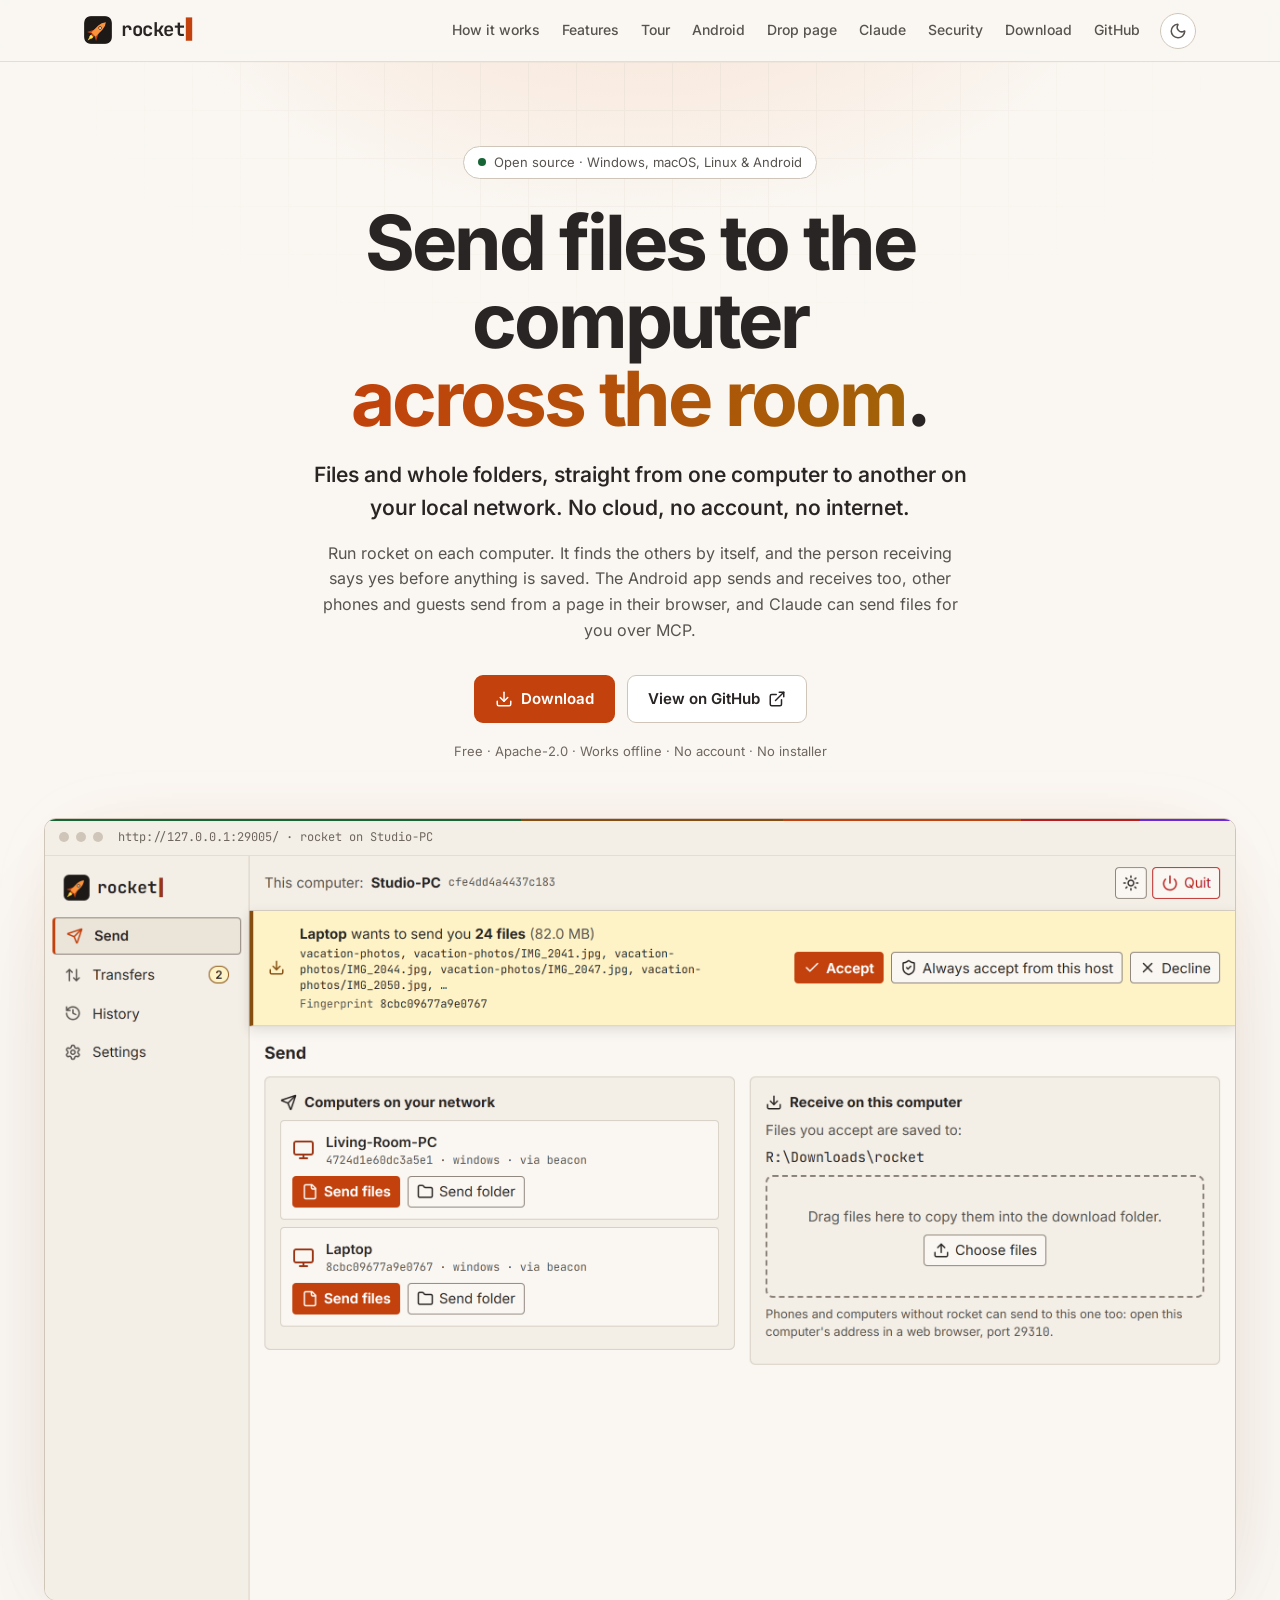
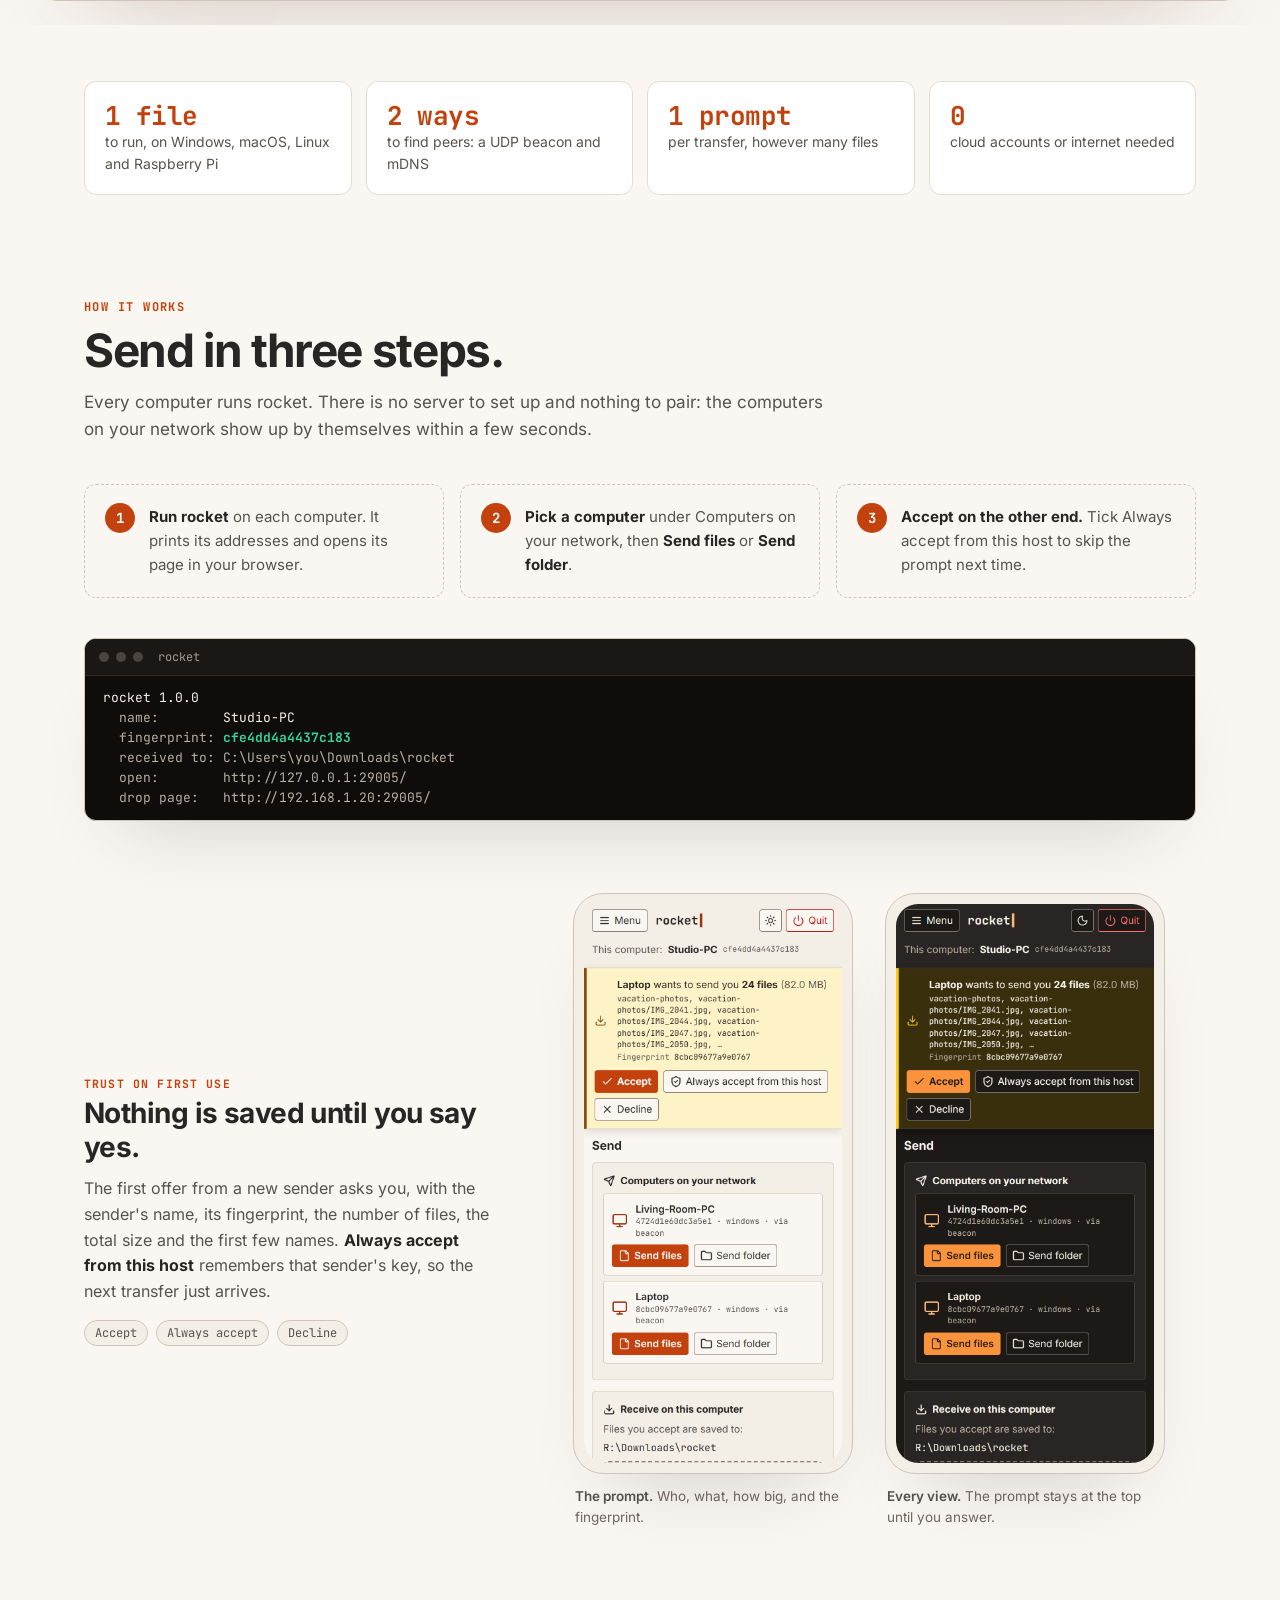
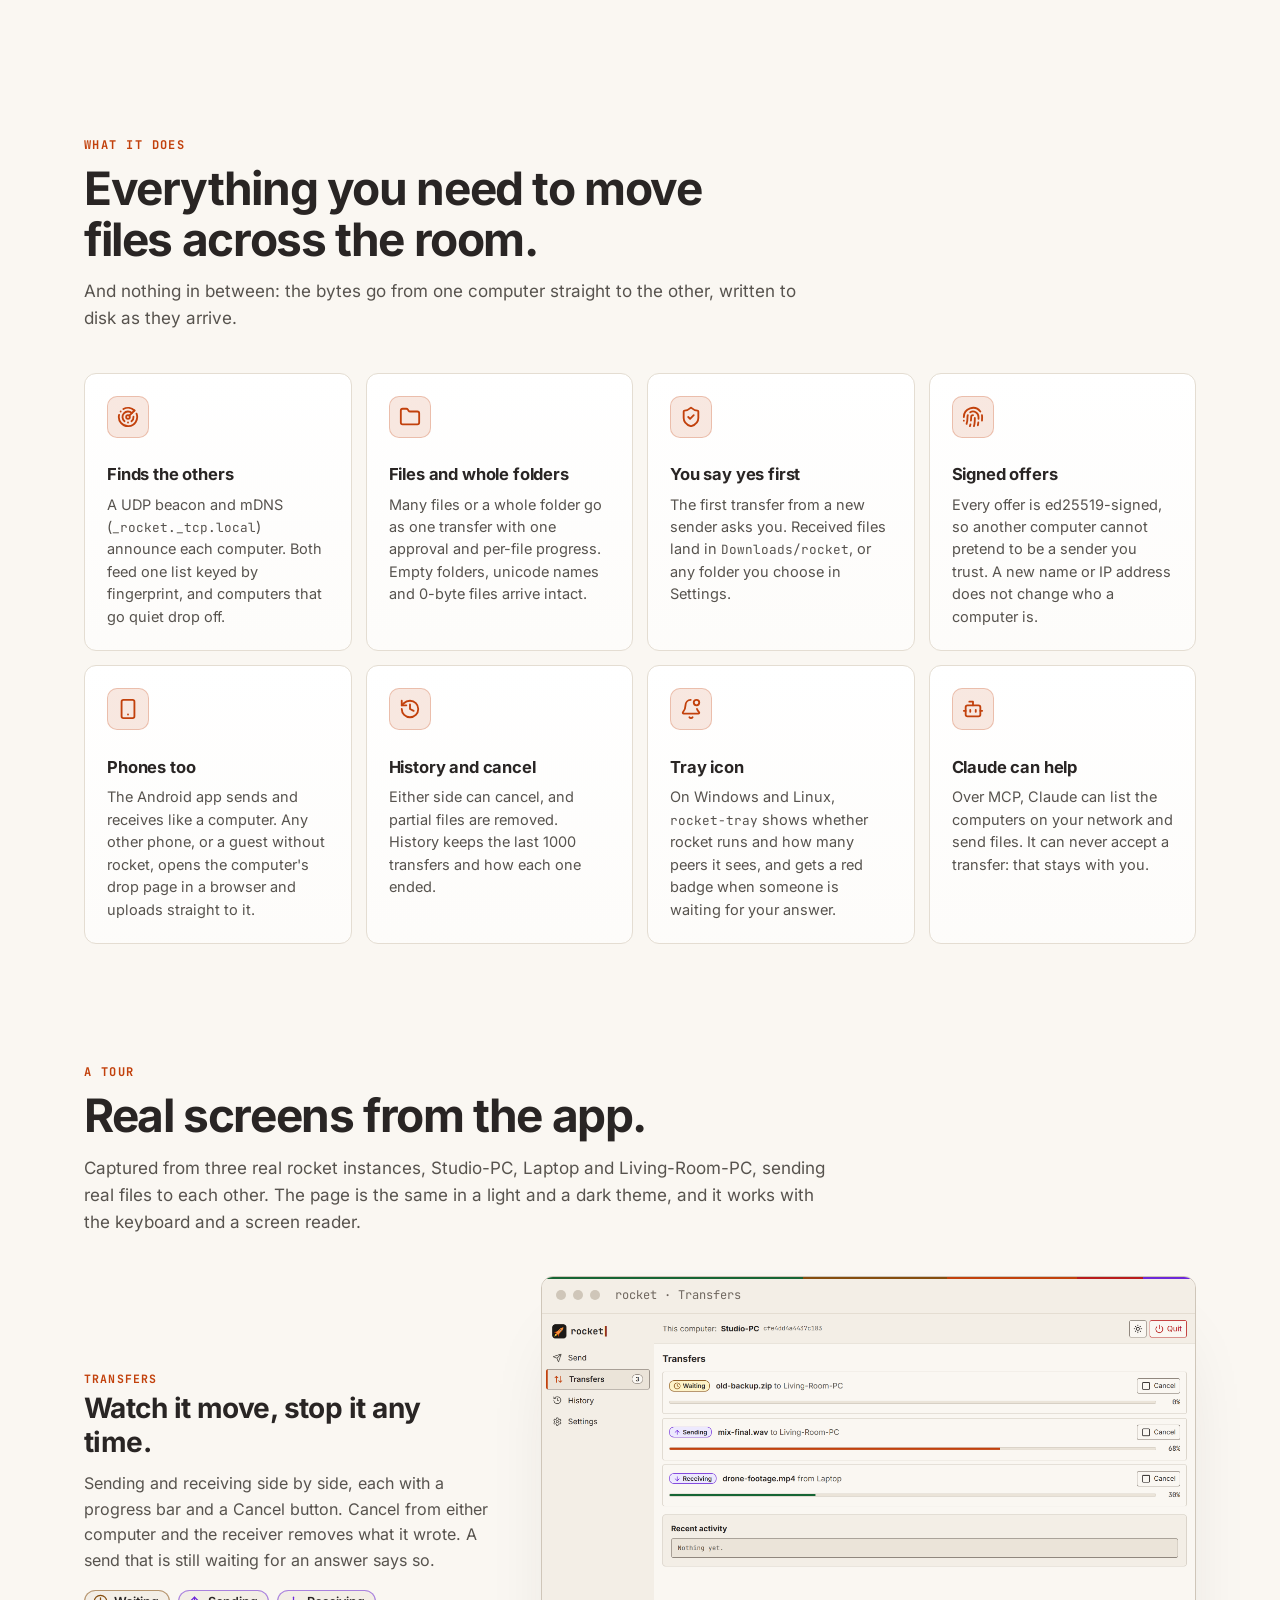
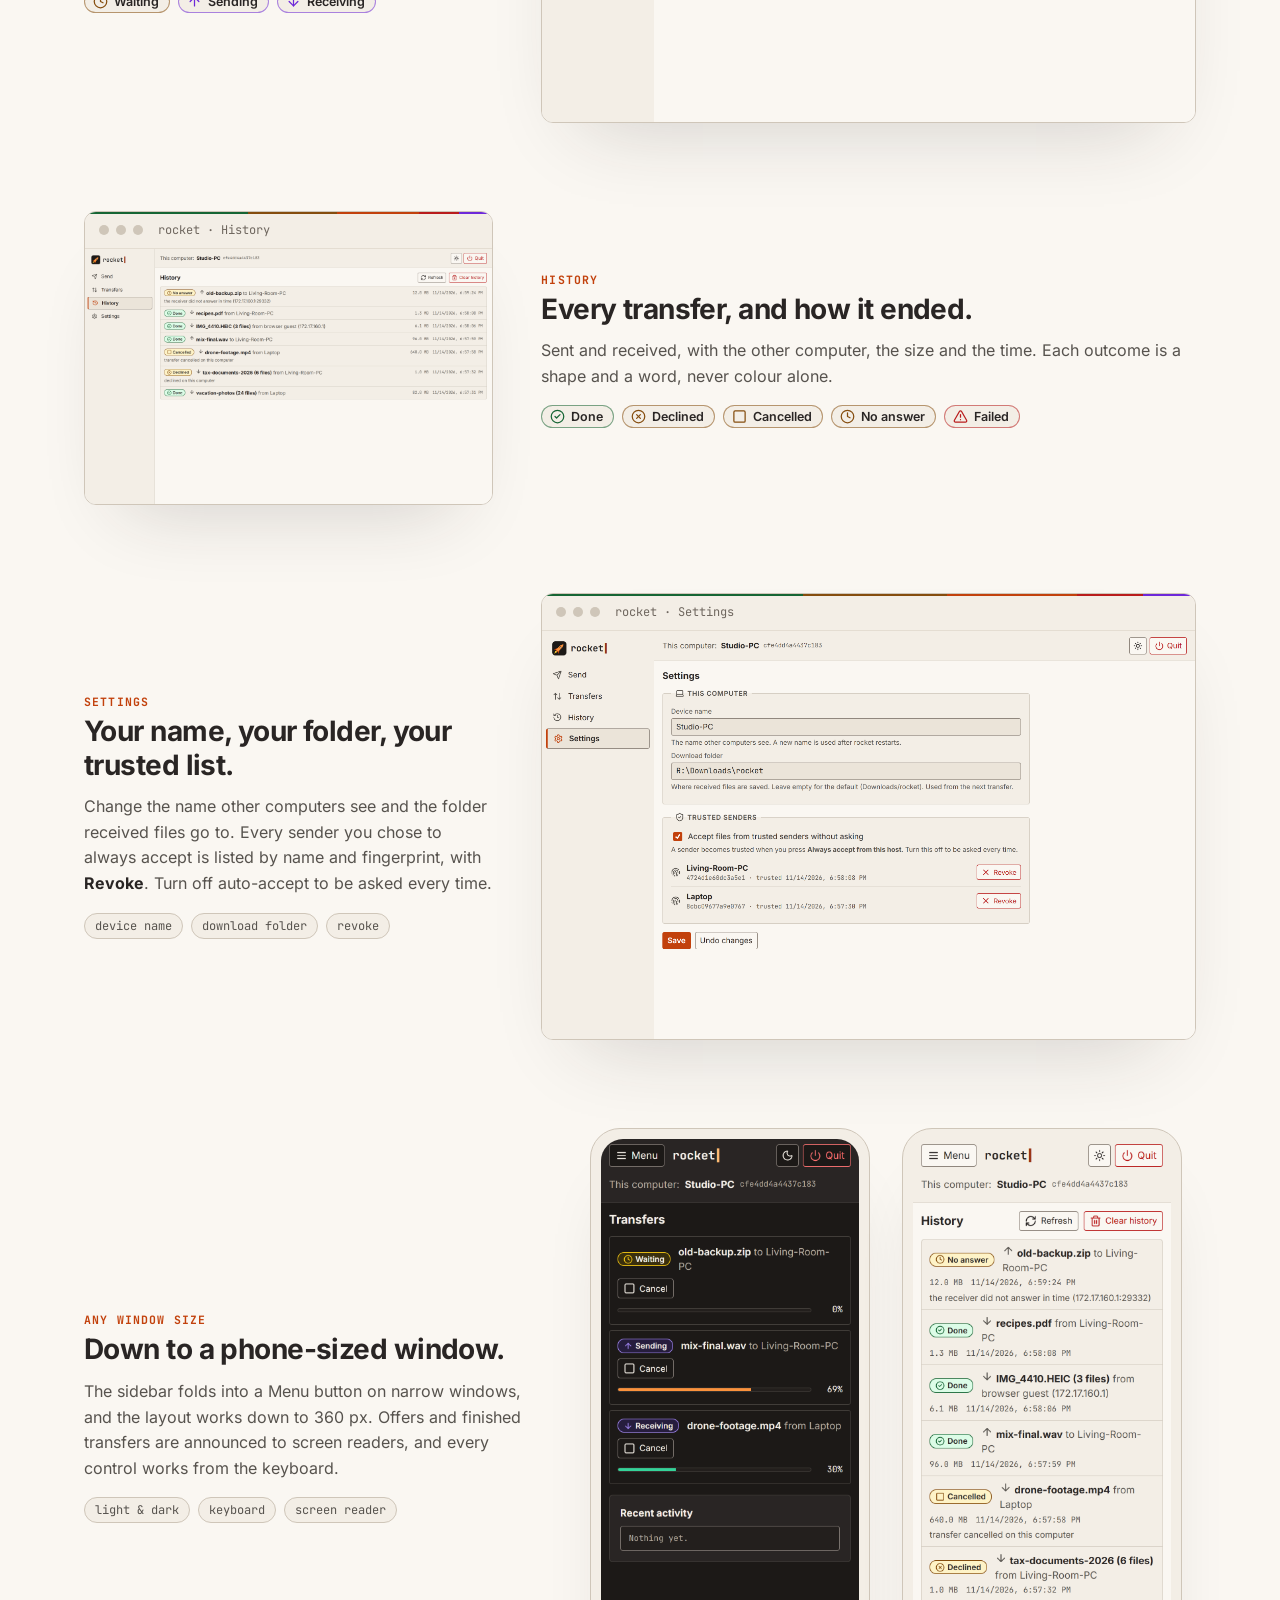
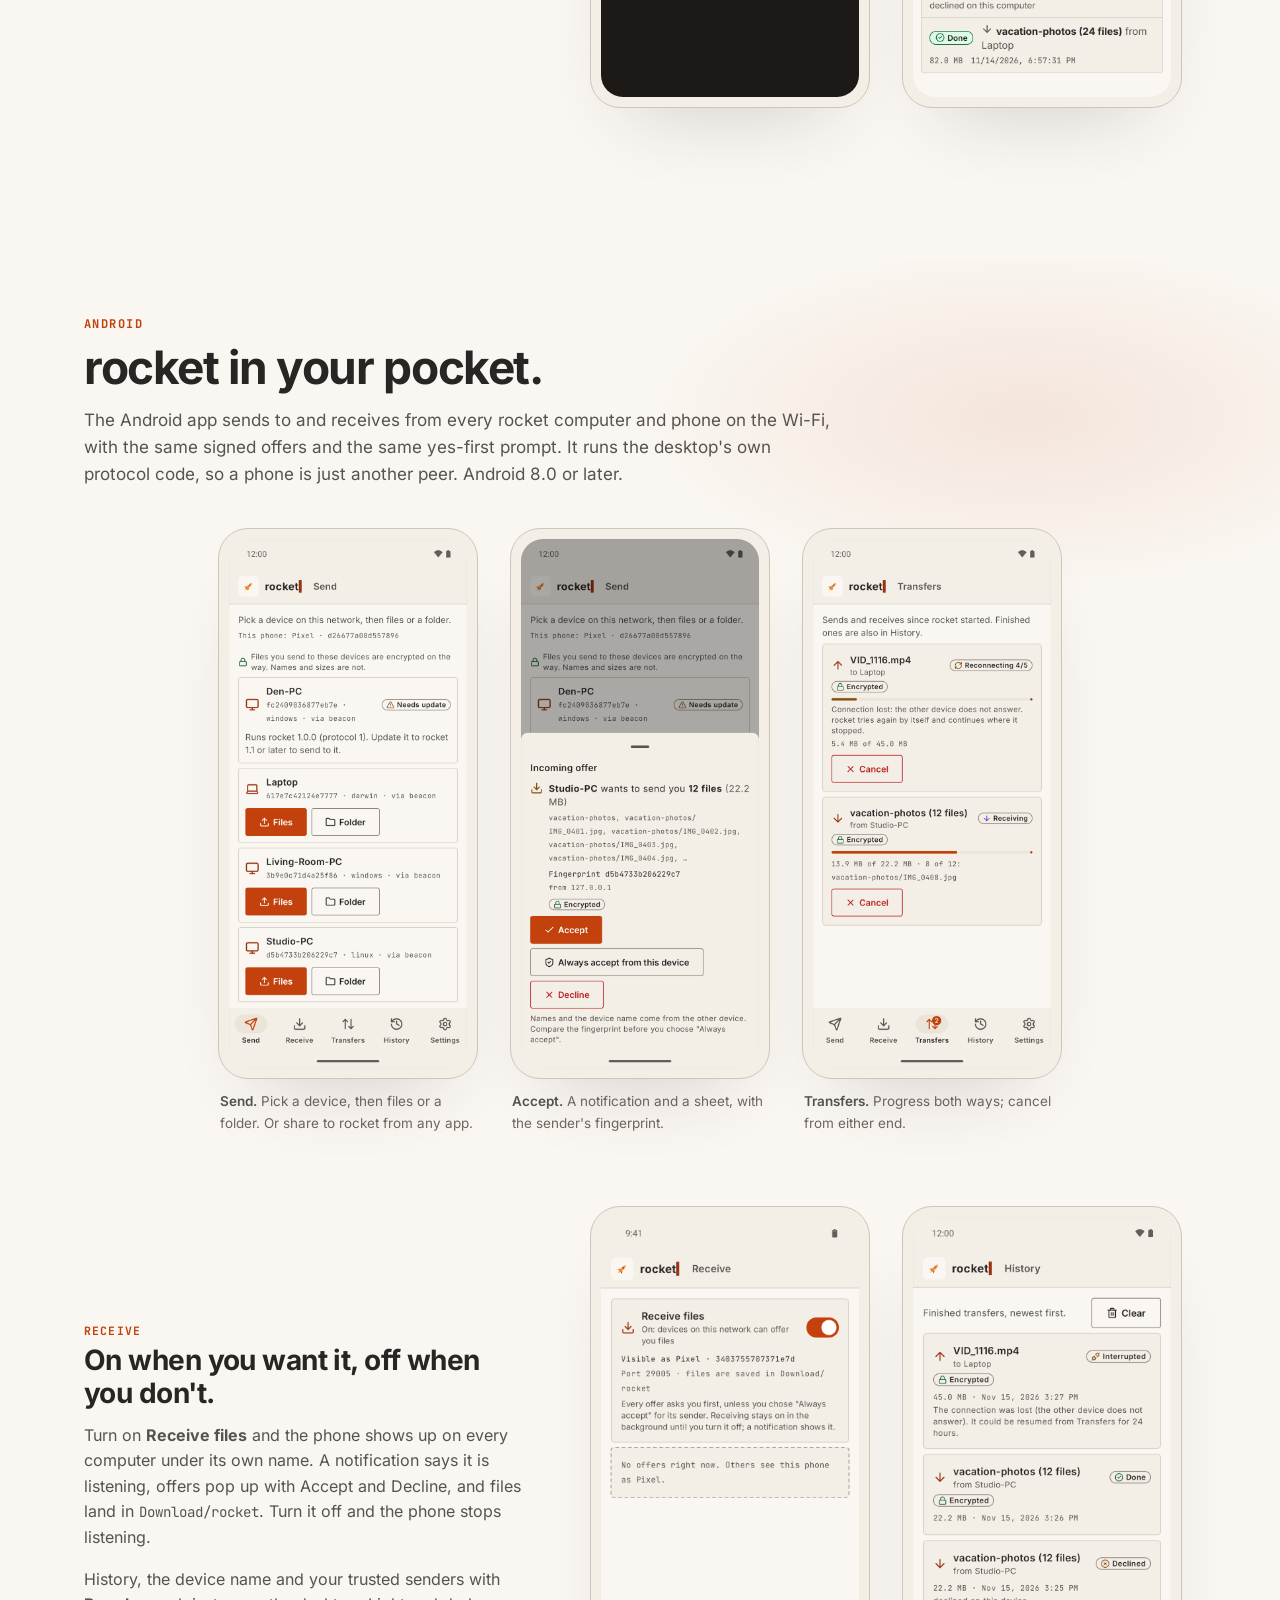
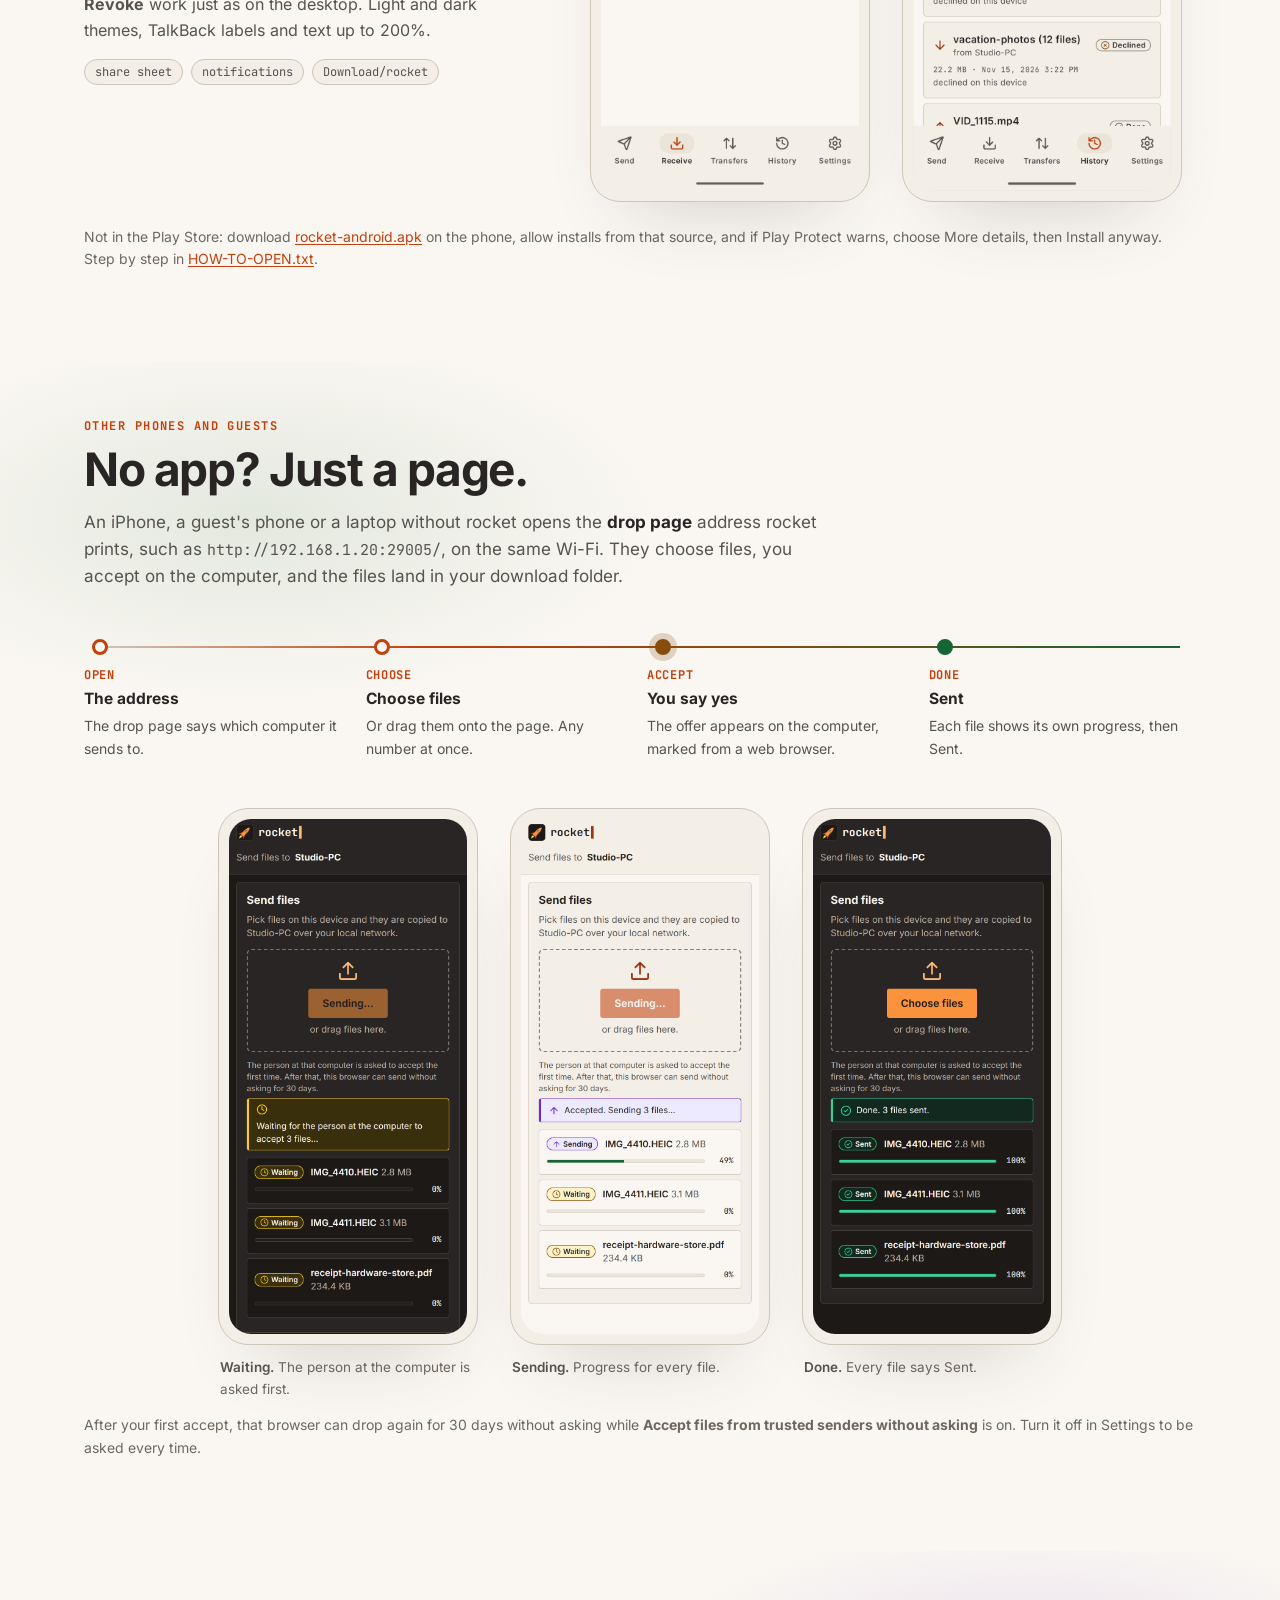
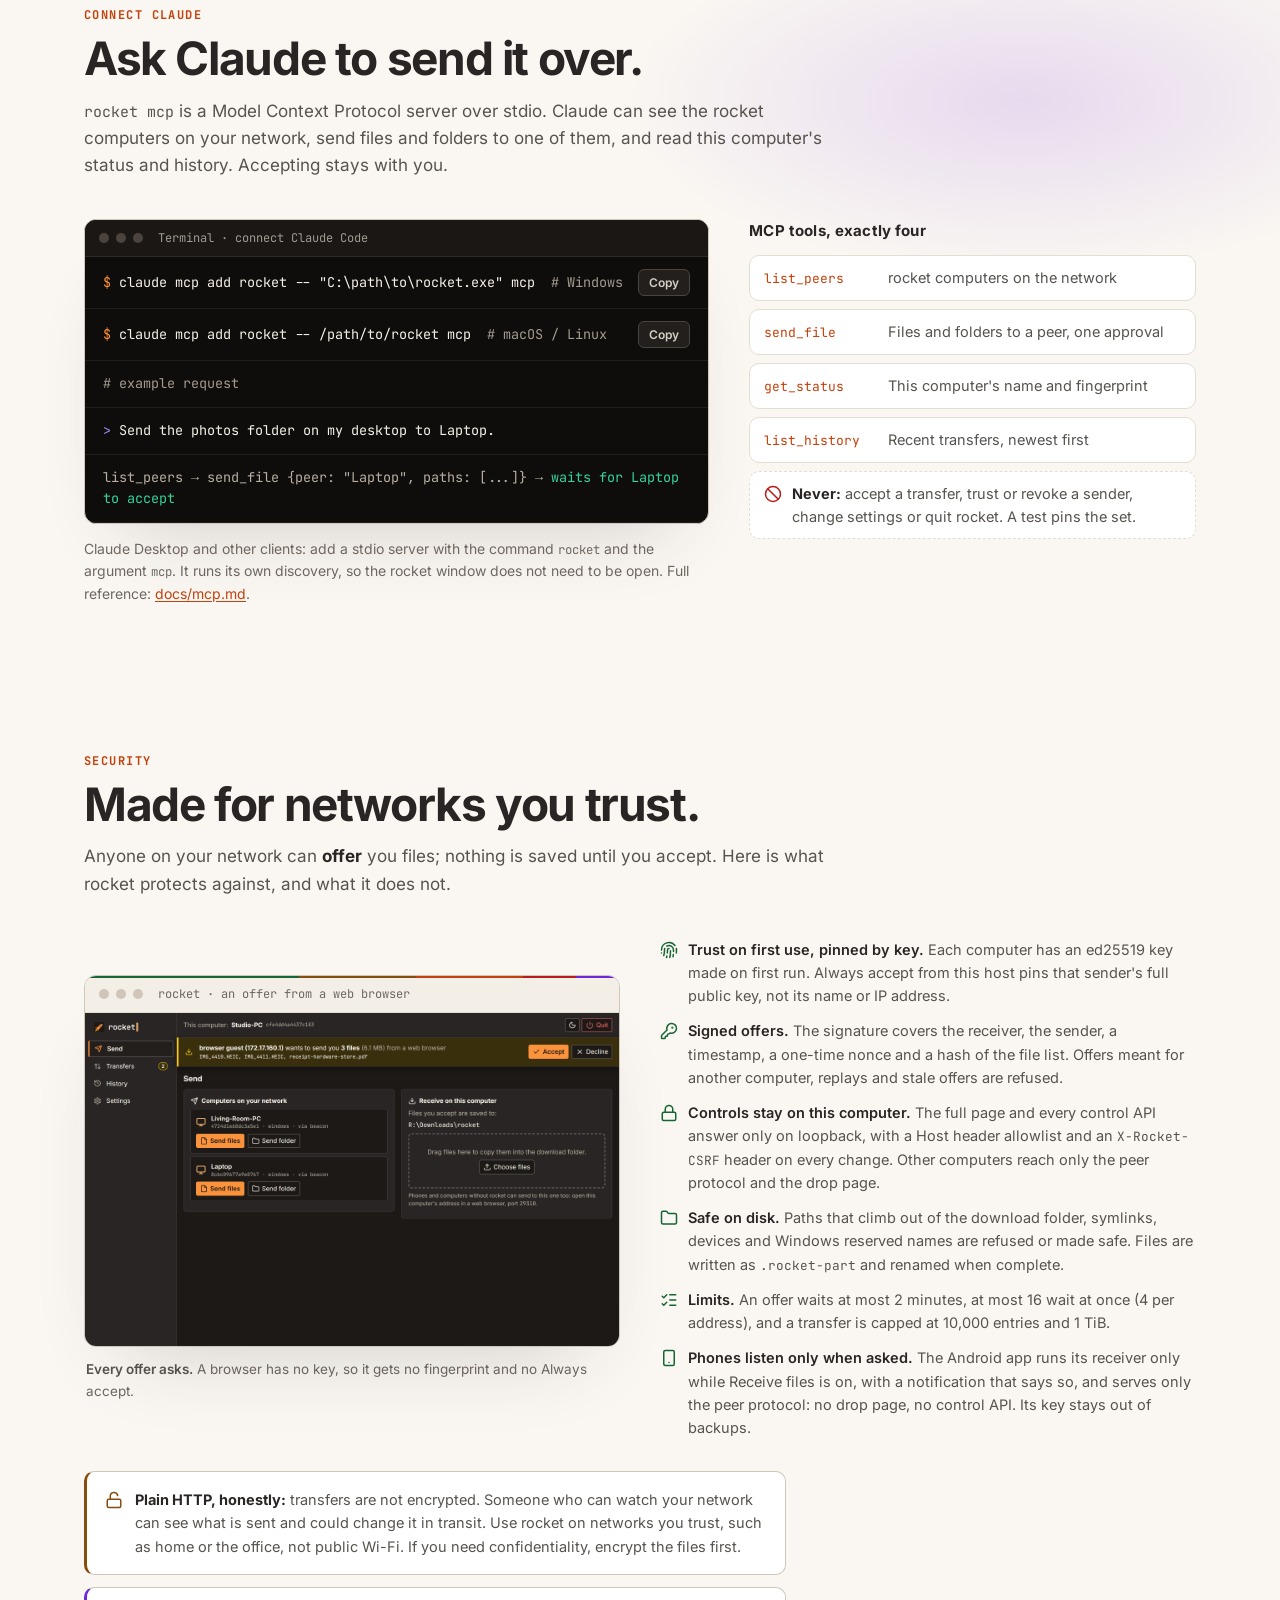
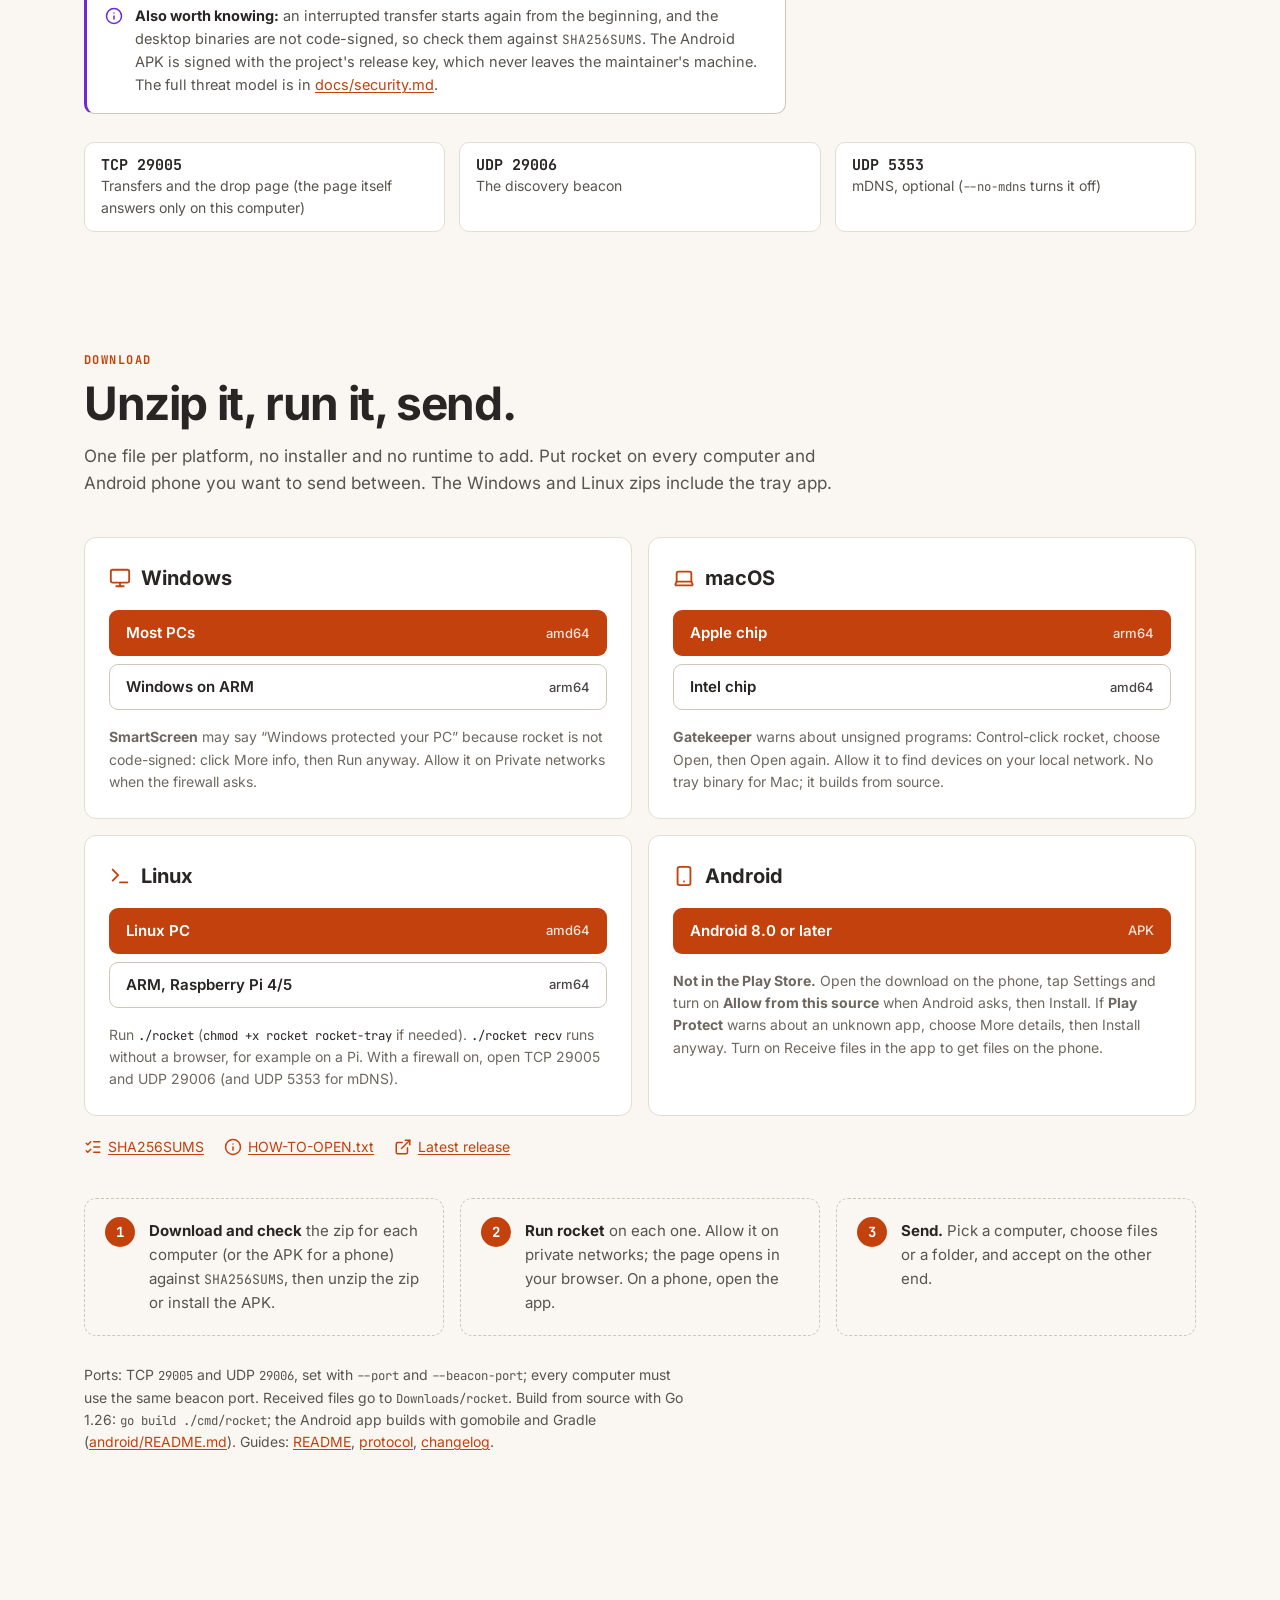
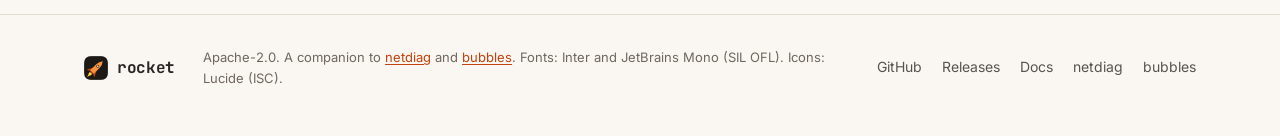
==== commit 1833d67b: "feat(android): encryption badges, Needs update, reconnect and resume The Android app now shows what " ====
--- a/site/index.html
+++ b/site/index.html
@@ -214,20 +214,20 @@
       <div class="phones three">
         <figure class="shot"><div class="window">
           <button type="button" class="zoom" aria-label="Enlarge screenshot: the Send tab on Android">
-            <img class="t-dark" src="assets/shots/android-send-dark.png" width="720" height="1600" loading="lazy" alt="rocket on an Android phone, dark theme, Send tab: This phone: Pixel with its fingerprint, then three computers on the network, Laptop, Living-Room-PC and Studio-PC, each with Files and Folder buttons, and Send to an address below">
-            <img class="t-light" src="assets/shots/android-send-light.png" width="720" height="1600" loading="lazy" alt="The Android Send tab in the light theme with three computers on the network">
+            <img class="t-dark" src="assets/shots/android-send-dark.png" width="720" height="1600" loading="lazy" alt="rocket on an Android phone, dark theme, Send tab: This phone: Pixel with its fingerprint, a note that files sent to these devices are encrypted on the way, then Den-PC marked Needs update because it runs rocket 1.0.0, and Laptop, Living-Room-PC and Studio-PC, each with Files and Folder buttons">
+            <img class="t-light" src="assets/shots/android-send-light.png" width="720" height="1600" loading="lazy" alt="The Android Send tab in the light theme: three computers to send to and one that needs an update">
           </button></div>
           <figcaption><b>Send.</b> Pick a device, then files or a folder. Or share to rocket from any app.</figcaption></figure>
         <figure class="shot"><div class="window">
           <button type="button" class="zoom" aria-label="Enlarge screenshot: an incoming offer on Android">
-            <img class="t-dark" src="assets/shots/android-offer-dark.png" width="720" height="1600" loading="lazy" alt="An incoming offer sheet on the phone, dark theme: Laptop wants to send you 12 files (23.9 MB), the first names, its fingerprint, and the buttons Accept, Always accept from this device and Decline">
-            <img class="t-light" src="assets/shots/android-offer-light.png" width="720" height="1600" loading="lazy" alt="The incoming offer sheet on the phone in the light theme, from Living-Room-PC">
+            <img class="t-dark" src="assets/shots/android-offer-dark.png" width="720" height="1600" loading="lazy" alt="An incoming offer sheet on the phone, dark theme: Studio-PC wants to send you 12 files (22.2 MB), the first names, its fingerprint, an Encrypted badge, and the buttons Accept, Always accept from this device and Decline">
+            <img class="t-light" src="assets/shots/android-offer-light.png" width="720" height="1600" loading="lazy" alt="The incoming offer sheet on the phone in the light theme, from Studio-PC, marked Encrypted">
           </button></div>
           <figcaption><b>Accept.</b> A notification and a sheet, with the sender's fingerprint.</figcaption></figure>
         <figure class="shot"><div class="window">
           <button type="button" class="zoom" aria-label="Enlarge screenshot: transfers on Android">
-            <img class="t-dark" src="assets/shots/android-progress-dark.png" width="720" height="1600" loading="lazy" alt="The Android Transfers tab, dark theme: mix-final.wav from Studio-PC Receiving and VID_0412.mp4 to Laptop Sending, each with a progress bar and Cancel, and two finished sends marked Done">
-            <img class="t-light" src="assets/shots/android-progress-light.png" width="720" height="1600" loading="lazy" alt="The Android Transfers tab in the light theme">
+            <img class="t-dark" src="assets/shots/android-progress-dark.png" width="720" height="1600" loading="lazy" alt="The Android Transfers tab, dark theme: vacation-photos (12 files) from Studio-PC Receiving, and VID_1116.mp4 to Laptop marked Reconnecting 2/5 after its connection was lost, both Encrypted, each with a progress bar and Cancel">
+            <img class="t-light" src="assets/shots/android-progress-light.png" width="720" height="1600" loading="lazy" alt="The Android Transfers tab in the light theme: a receive in progress and a send reconnecting by itself">
           </button></div>
           <figcaption><b>Transfers.</b> Progress both ways; cancel from either end.</figcaption></figure>
       </div>
@@ -247,8 +247,8 @@
               <img class="t-light" src="assets/shots/android-receive-light.png" width="720" height="1600" loading="lazy" alt="The Android Receive tab in the light theme with receiving turned on"></button></div></figure>
           <figure class="shot"><div class="window">
             <button type="button" class="zoom" aria-label="Enlarge screenshot: history on Android">
-              <img class="t-dark" src="assets/shots/android-history-dark.png" width="720" height="1600" loading="lazy" alt="The Android History tab, dark theme: finished transfers to and from Laptop, Studio-PC and Living-Room-PC, marked Cancelled, Done or Declined, each with a size and a time">
-              <img class="t-light" src="assets/shots/android-history-light.png" width="720" height="1600" loading="lazy" alt="The Android History tab in the light theme"></button></div></figure>
+              <img class="t-dark" src="assets/shots/android-history-dark.png" width="720" height="1600" loading="lazy" alt="The Android History tab, dark theme: a declined offer from Studio-PC, VID_1116.mp4 to Laptop marked Interrupted, saying it could be resumed for 24 hours, then more transfers marked Done or Declined, each Encrypted where bytes moved, with a size and a time">
+              <img class="t-light" src="assets/shots/android-history-light.png" width="720" height="1600" loading="lazy" alt="The Android History tab in the light theme: VID_1116.mp4 to Laptop marked Interrupted, then transfers from Studio-PC marked Done or Declined"></button></div></figure>
         </div>
       </div>
       <p class="note">Not in the Play Store: download <a href="https://github.com/donaldsteele/rocket/releases/latest/download/rocket-android.apk">rocket-android.apk</a> on the phone, allow installs from that source, and if Play Protect warns, choose More details, then Install anyway. Step by step in <a href="https://github.com/donaldsteele/rocket/blob/main/HOW-TO-OPEN.txt">HOW-TO-OPEN.txt</a>.</p>
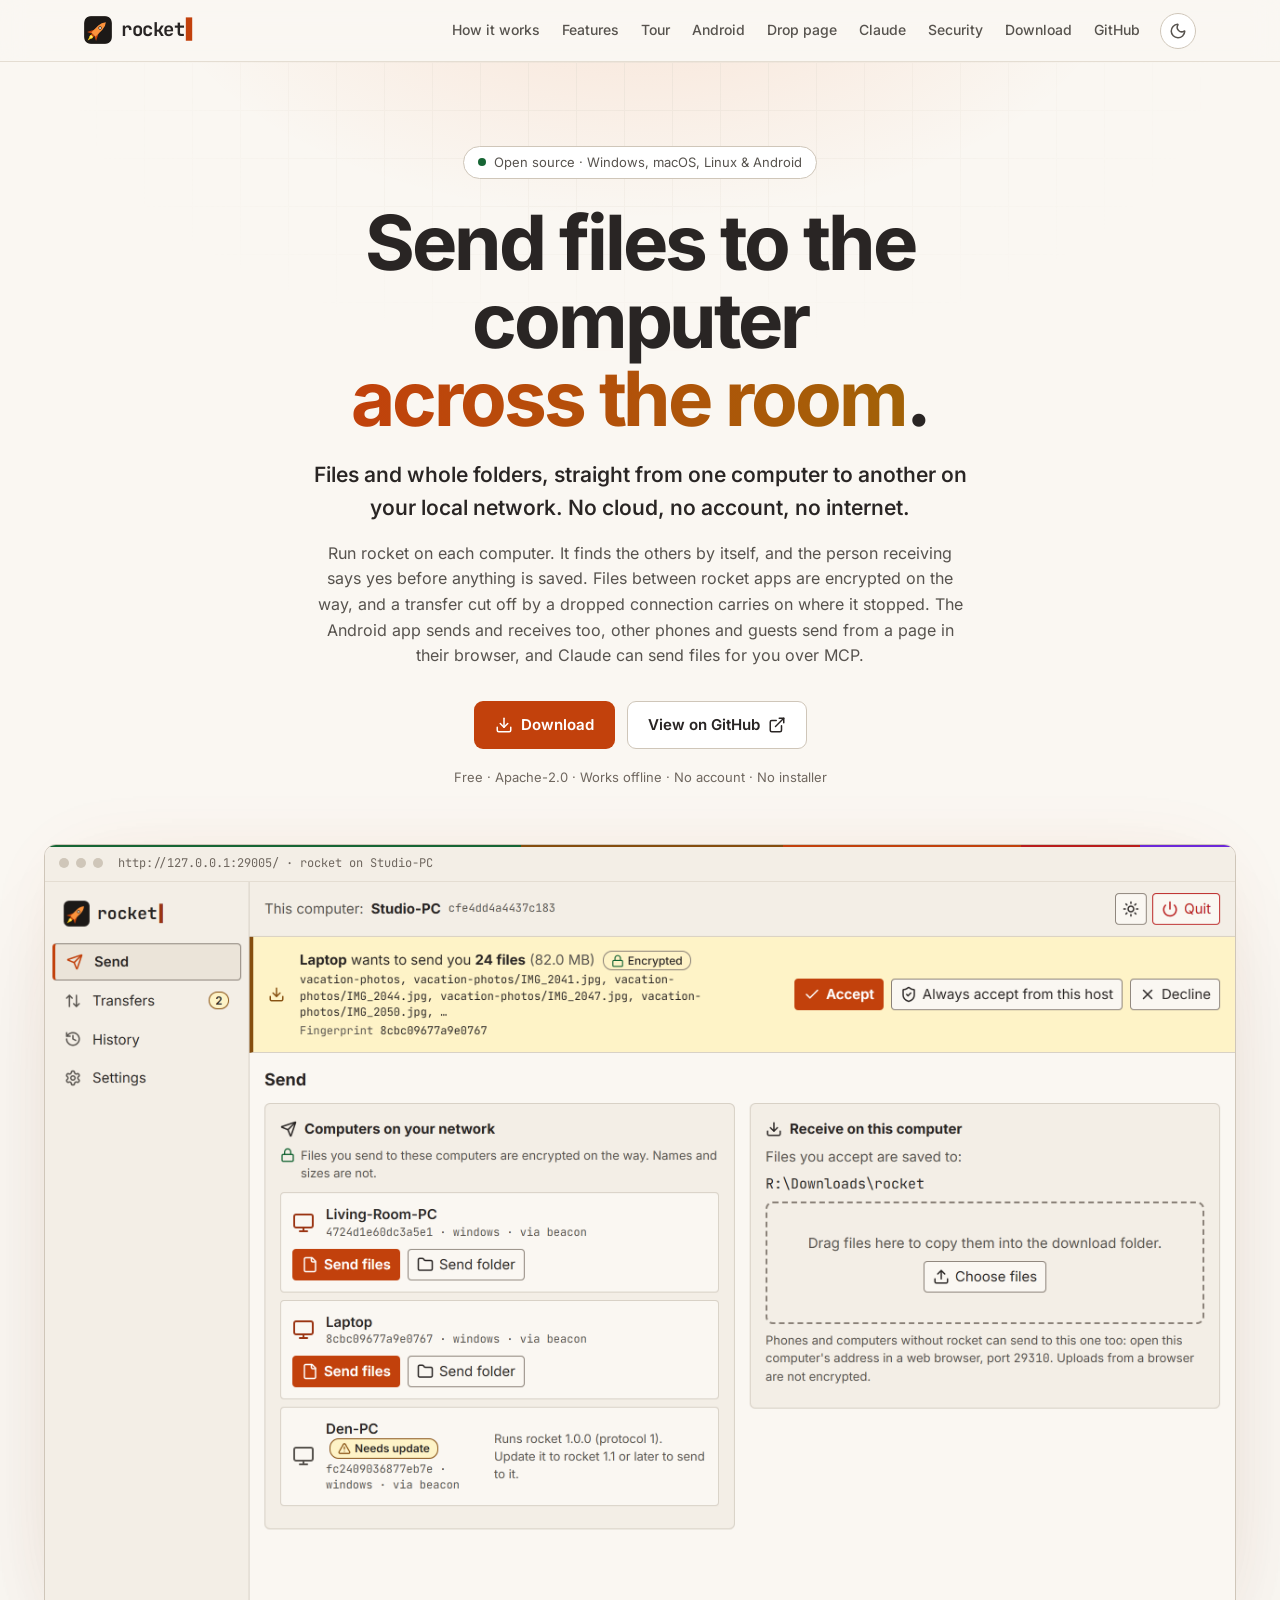
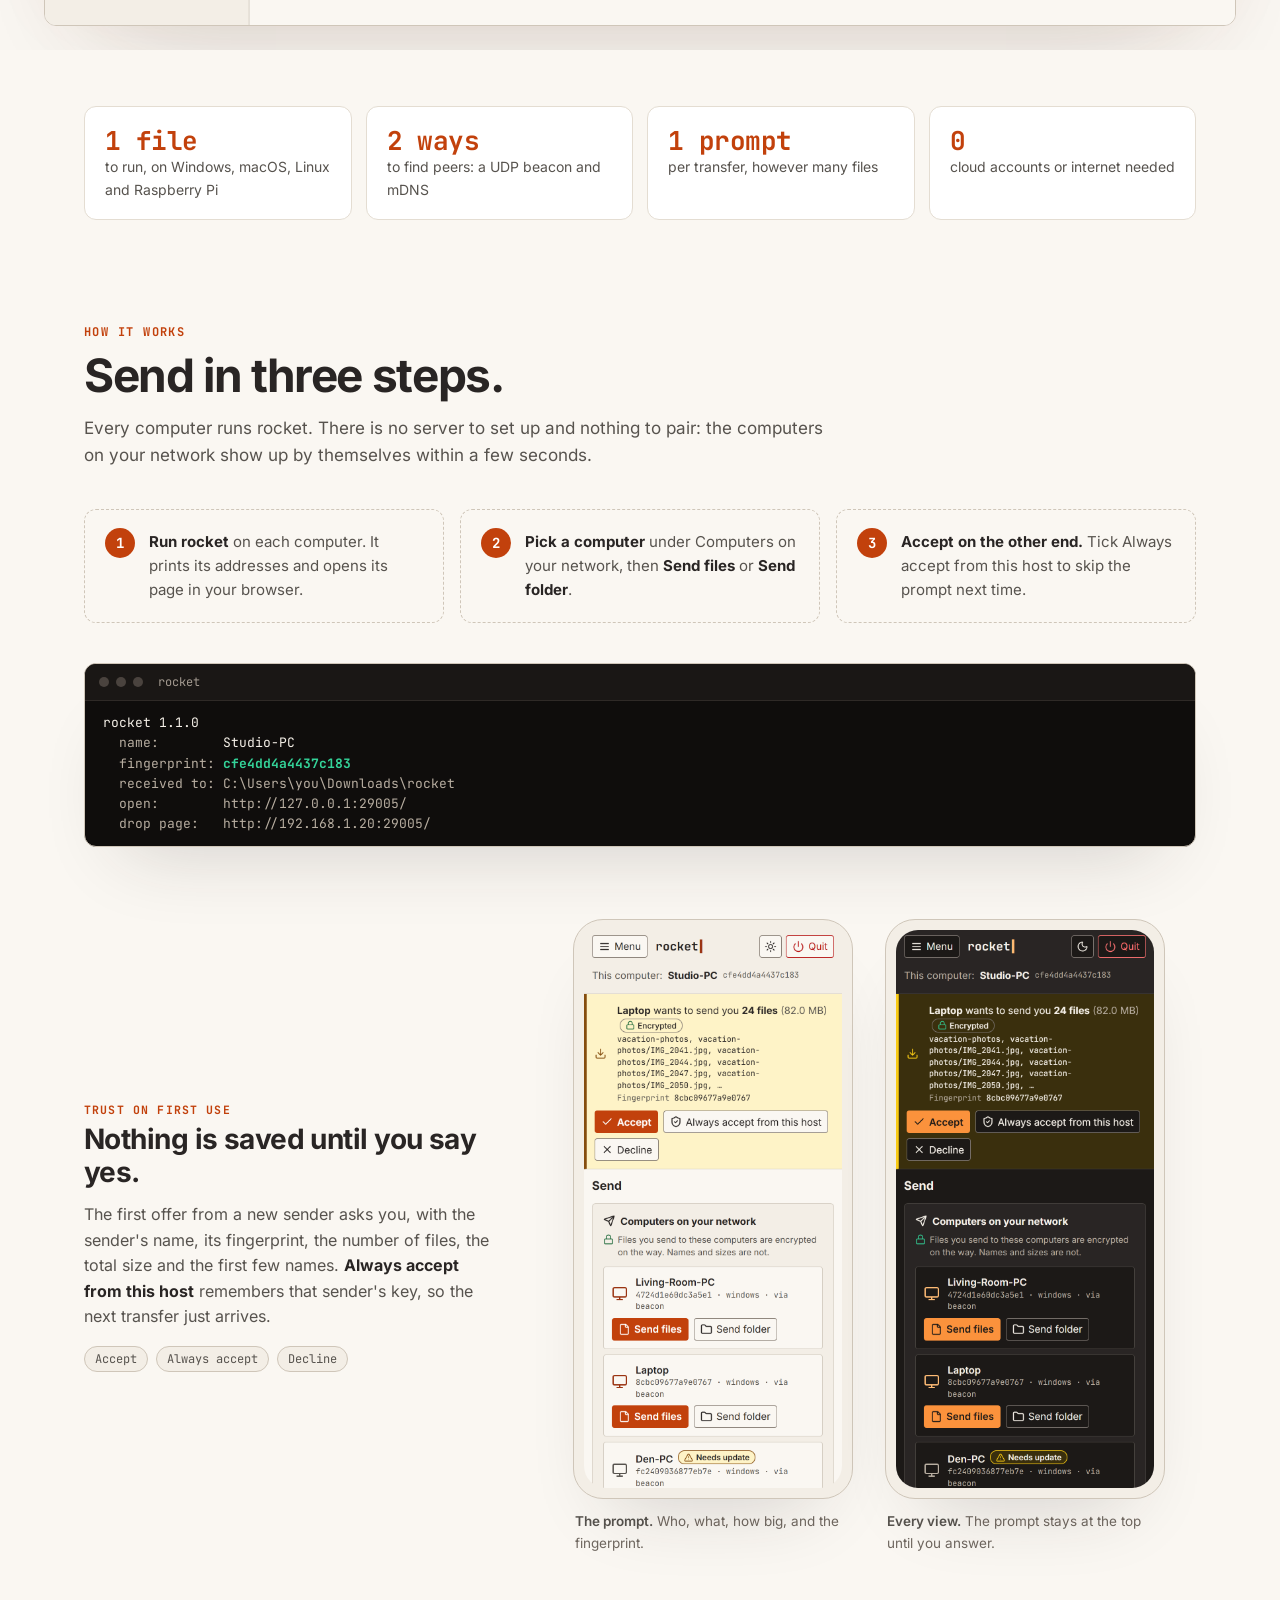
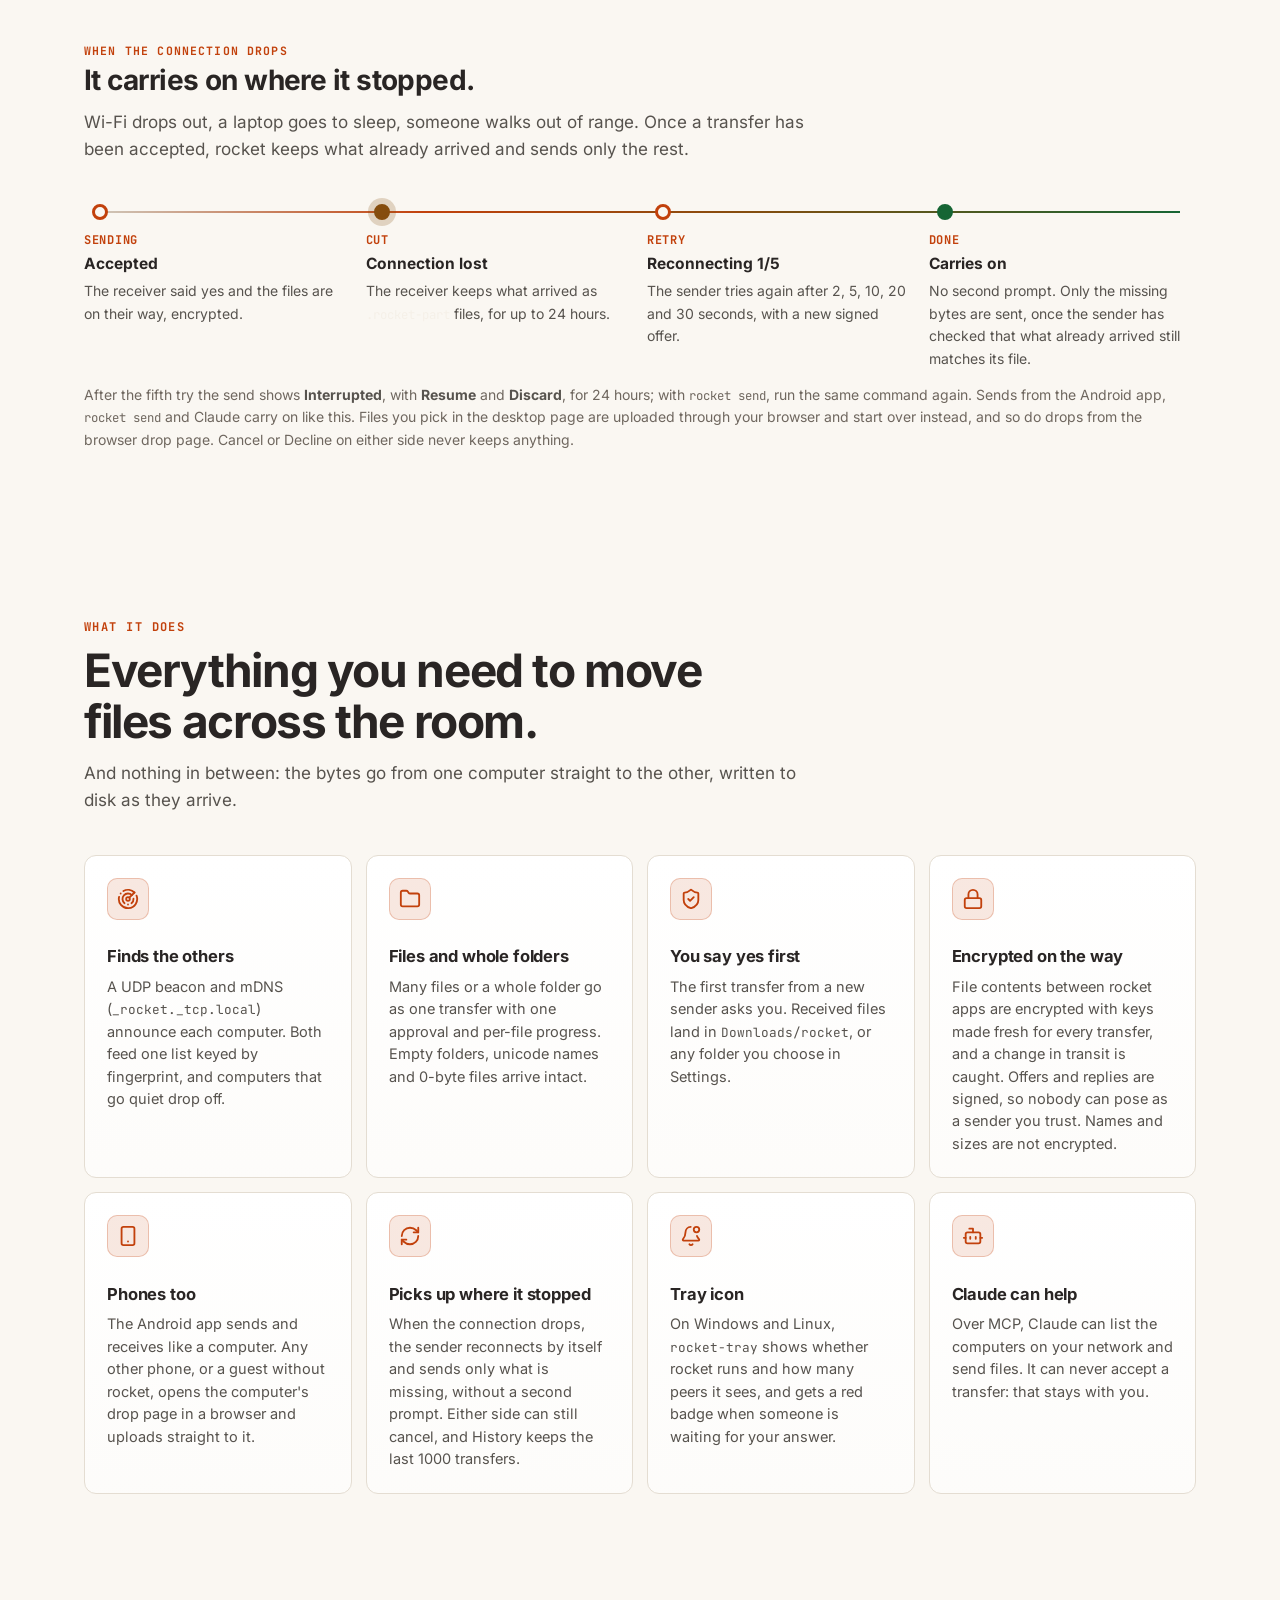
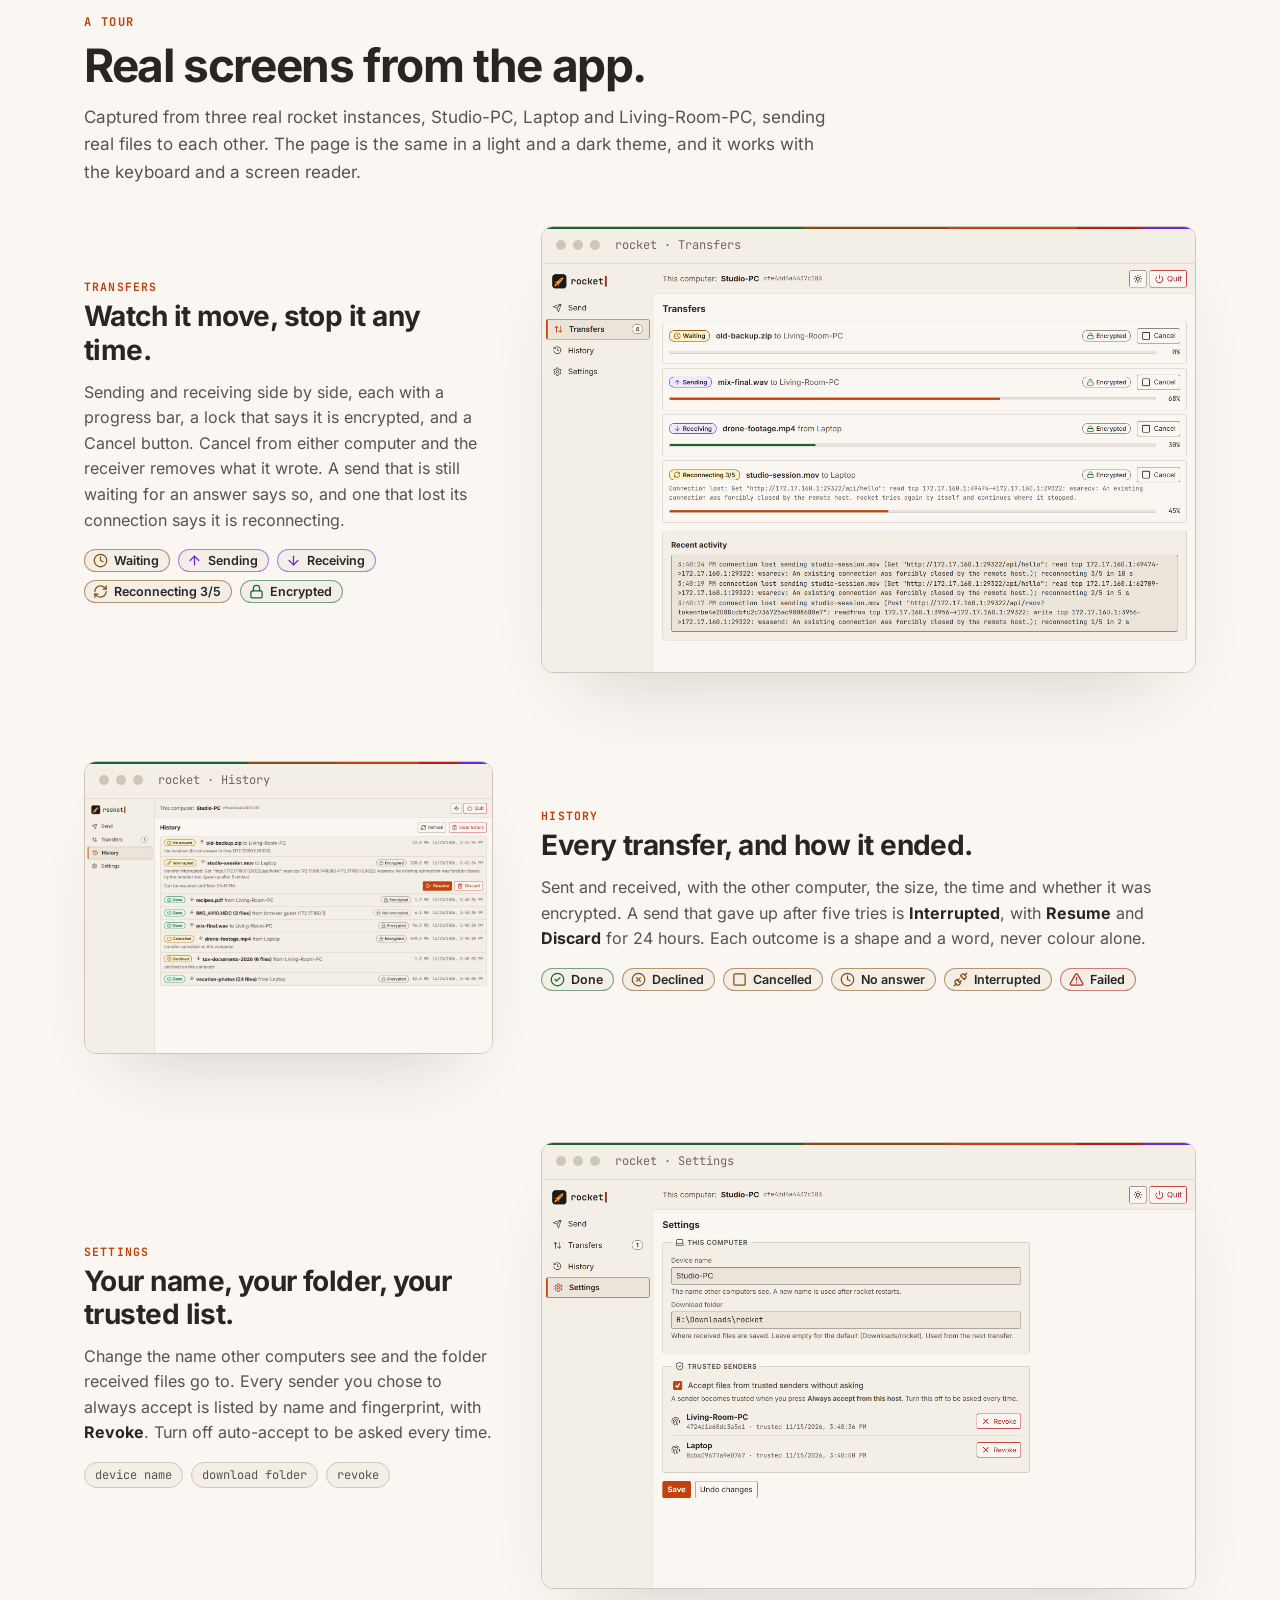
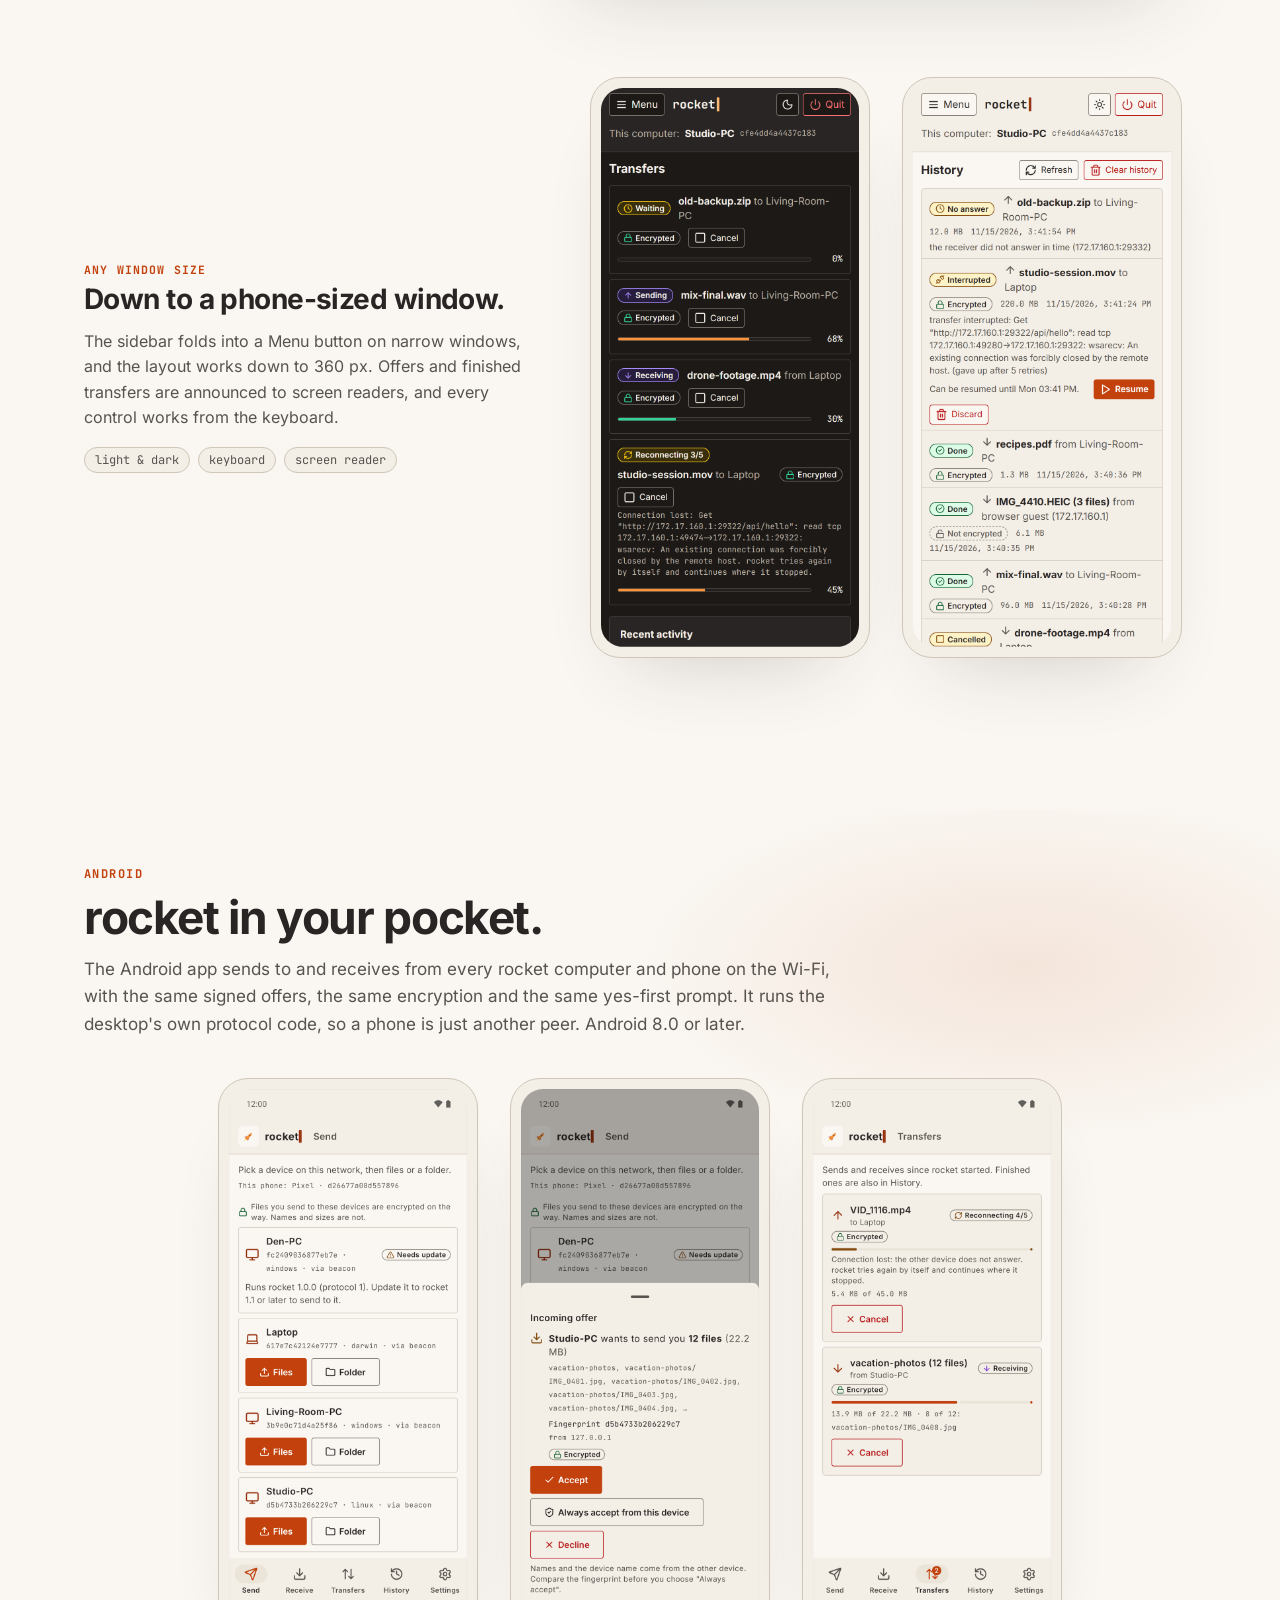
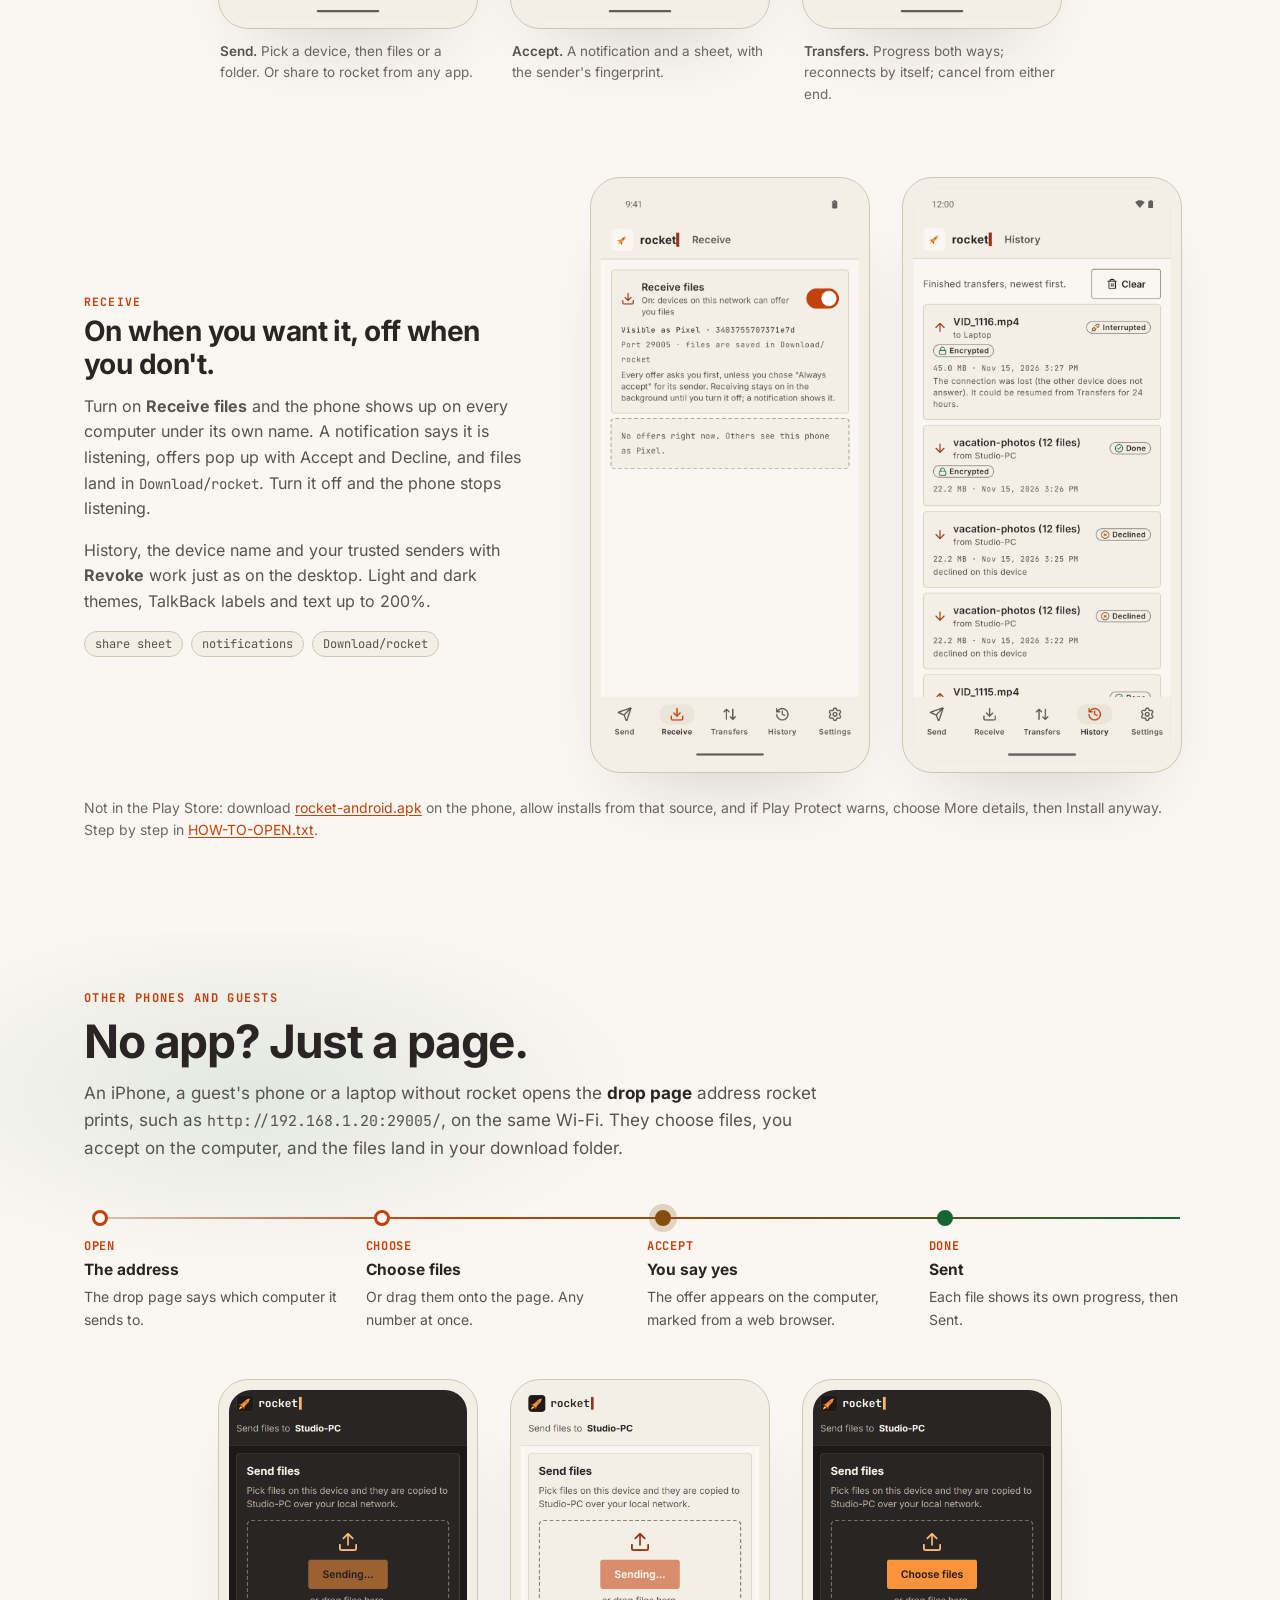
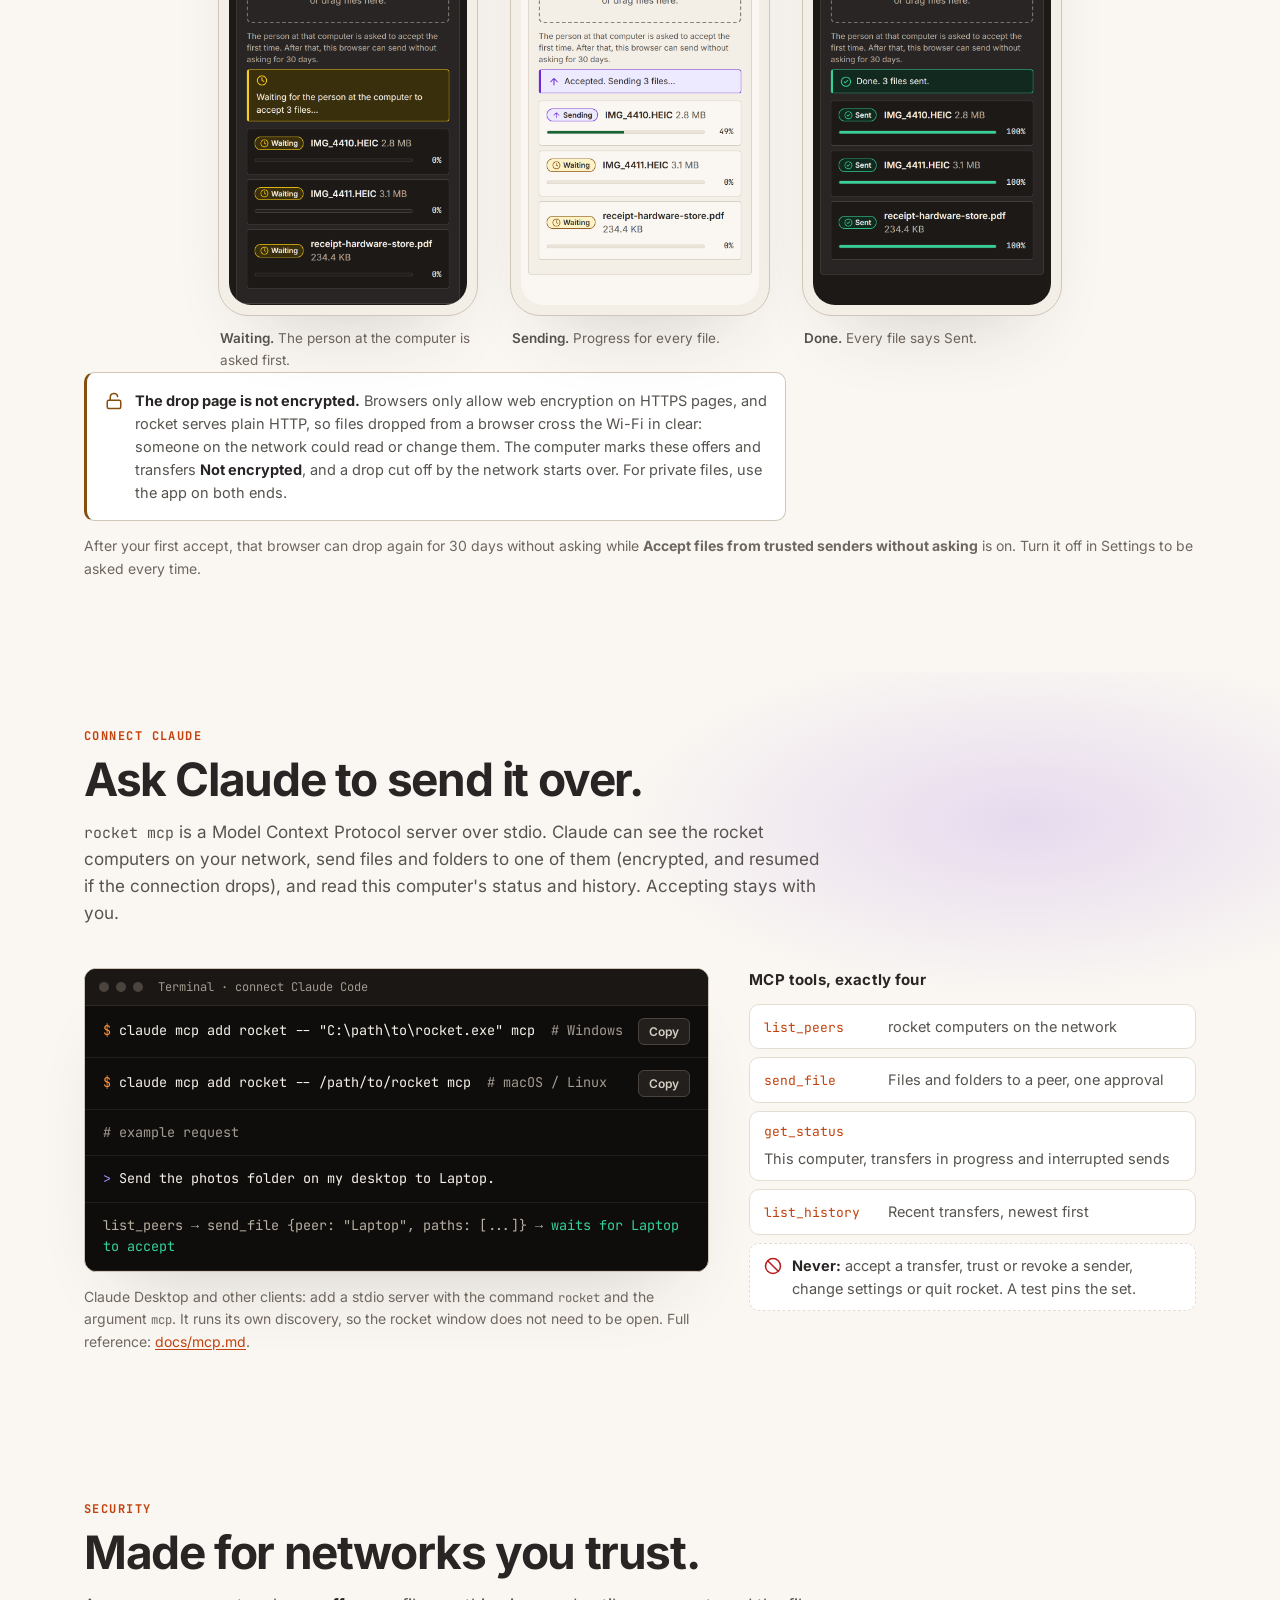
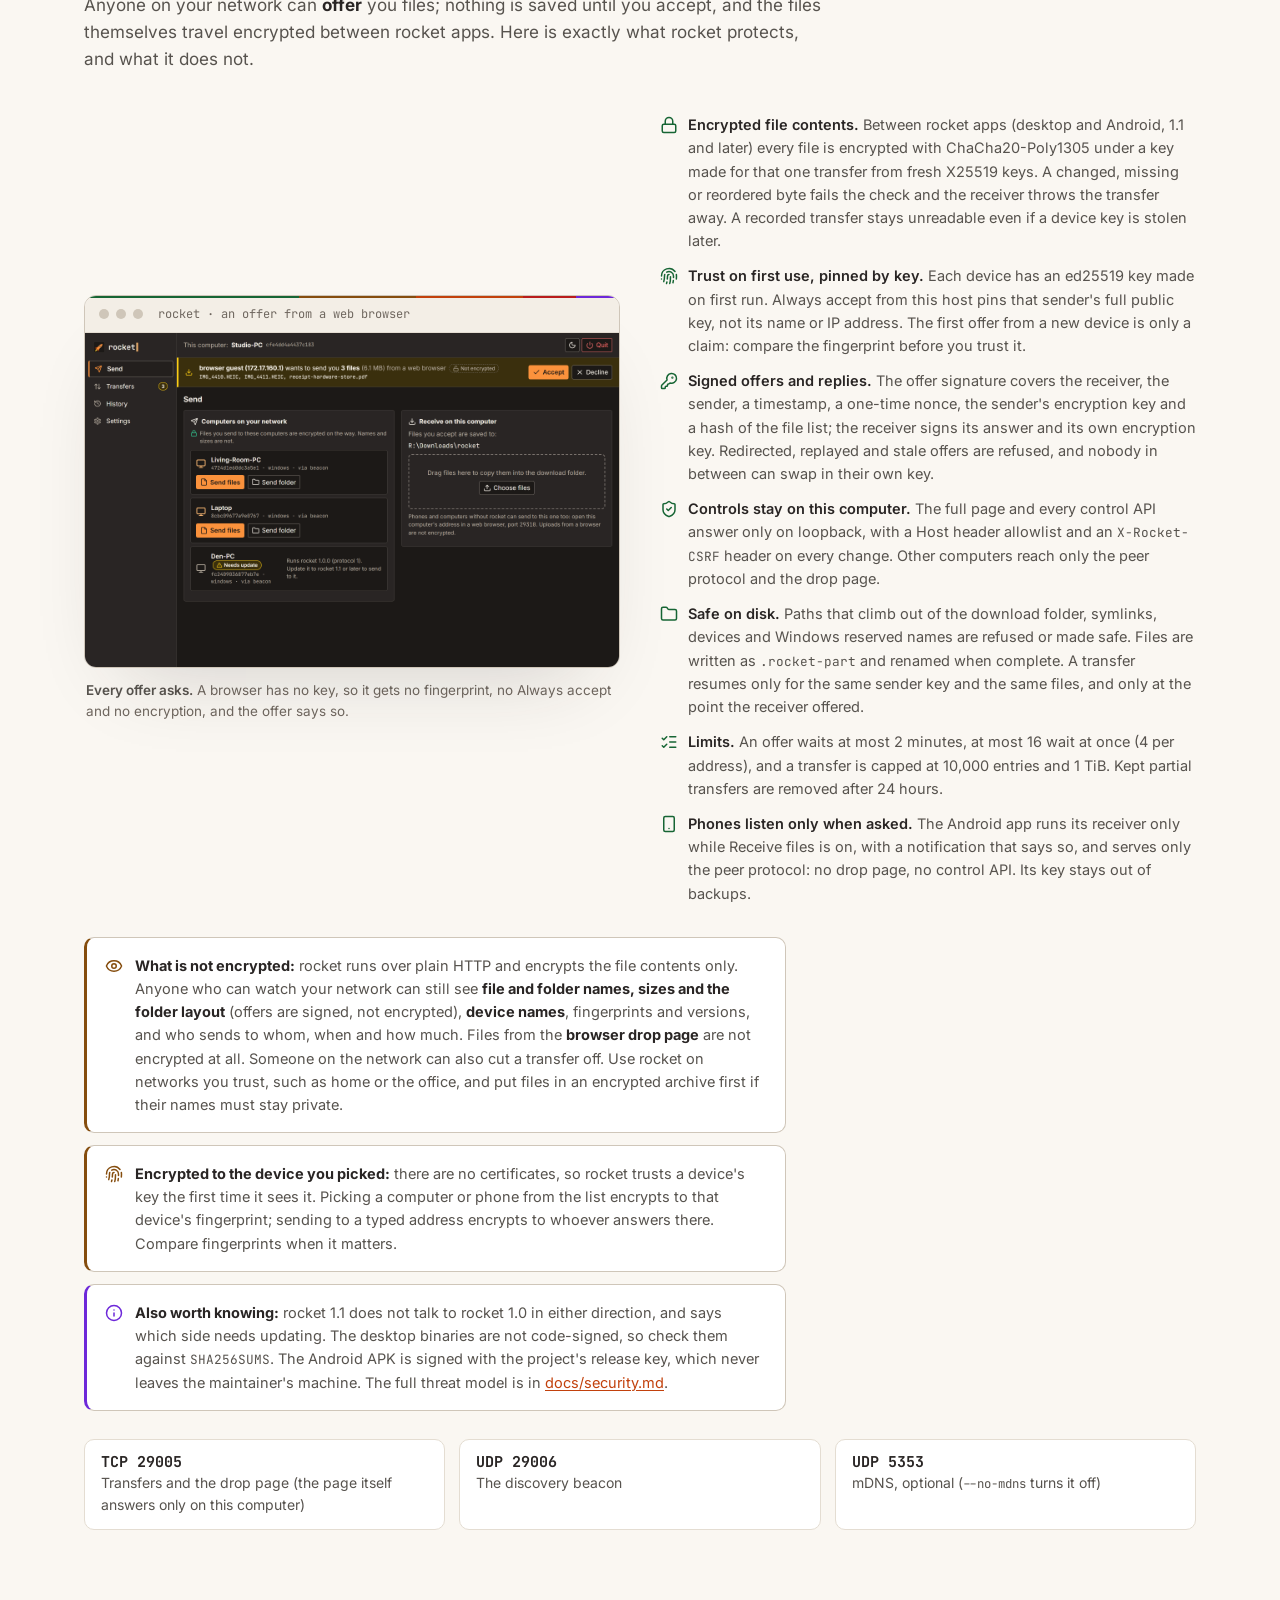
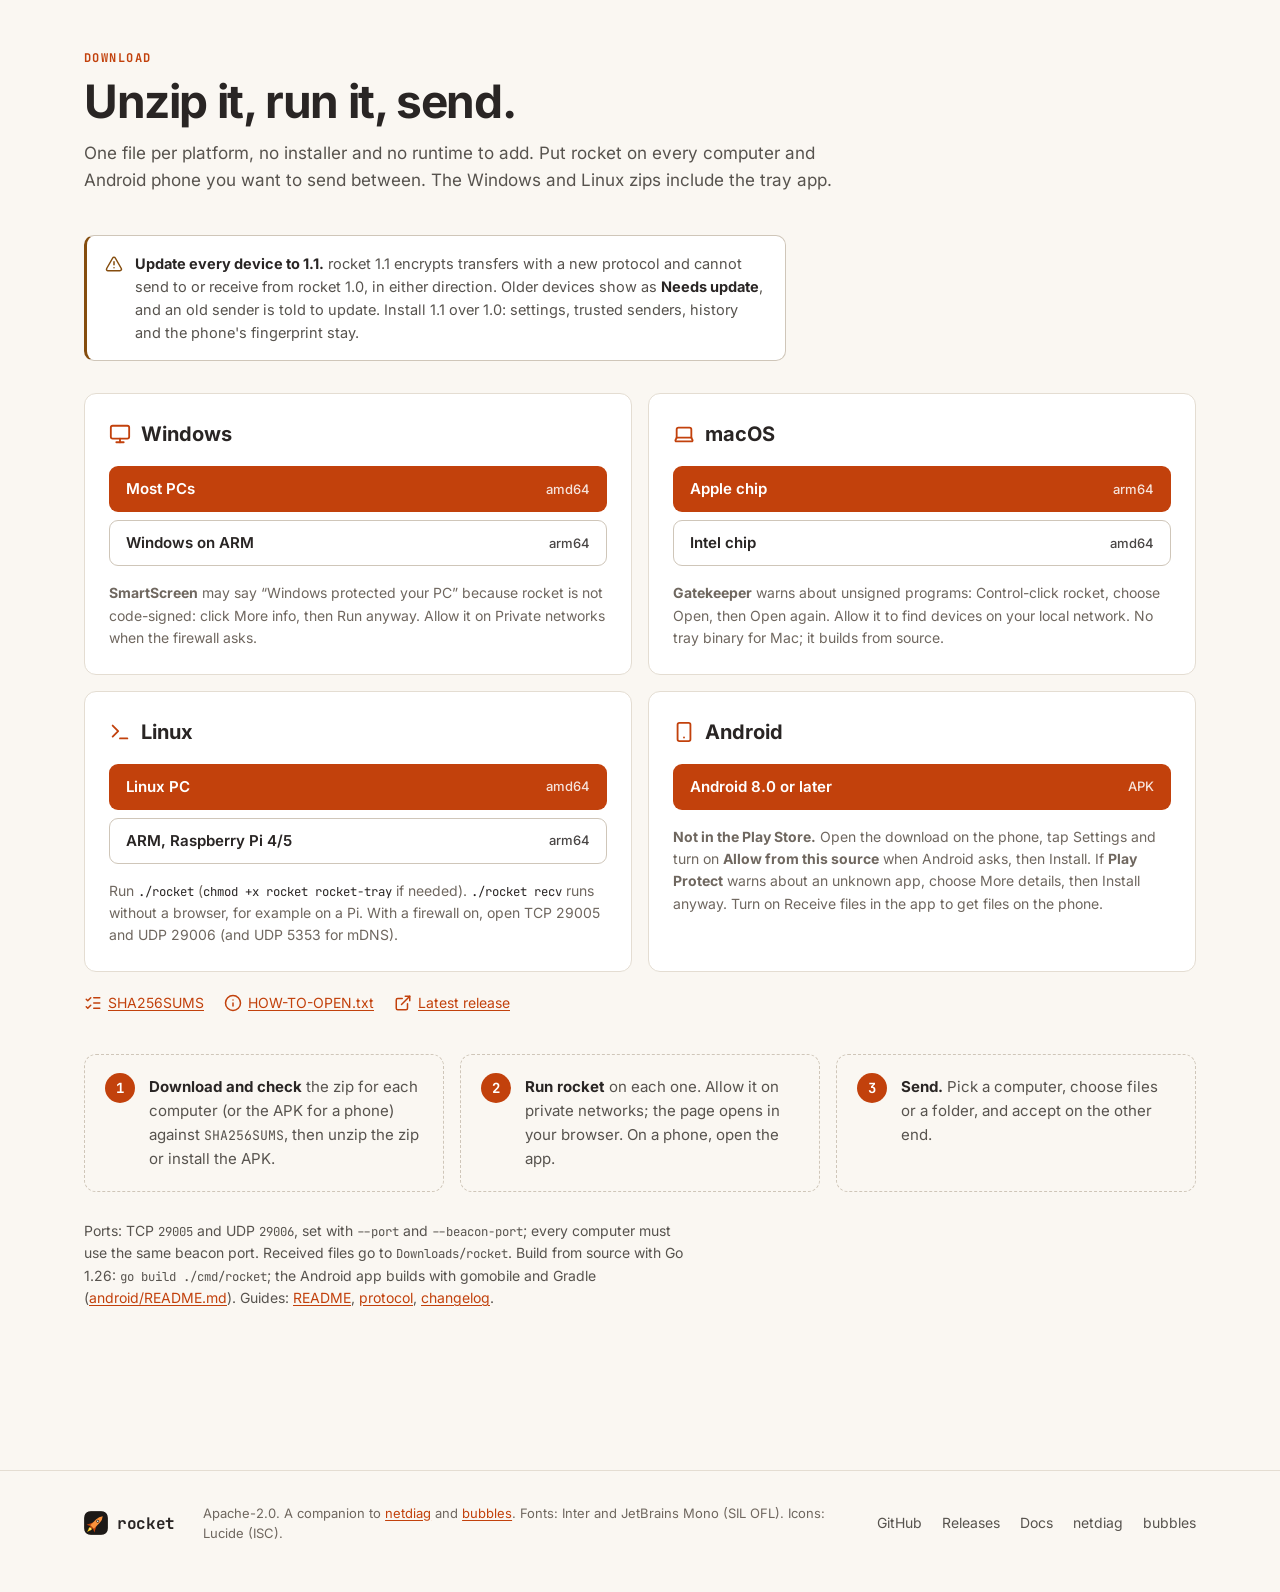
==== commit d85da31a: "docs: site, README and changelog for 1.1.0 Site: encryption and resume feature cards, a resume timel" ====
--- a/site/index.html
+++ b/site/index.html
@@ -4,10 +4,10 @@
 <meta charset="utf-8">
 <meta name="viewport" content="width=device-width, initial-scale=1">
 <title>rocket · send files across your local network</title>
-<meta name="description" content="rocket sends files and folders straight from one computer to another on your local network, with a quick approval on the receiving end. One binary for Windows, macOS and Linux, and an Android app that sends and receives. No cloud, no account, no internet. Other phones use a browser drop page, and Claude can send files over MCP.">
+<meta name="description" content="rocket sends files and folders straight from one computer to another on your local network, with a quick approval on the receiving end and the file contents encrypted on the way. One binary for Windows, macOS and Linux, and an Android app that sends and receives. No cloud, no account, no internet. Other phones use a browser drop page, and Claude can send files over MCP.">
 <meta name="color-scheme" content="dark light">
 <meta property="og:title" content="rocket: send files across your local network">
-<meta property="og:description" content="Files and folders straight from one computer or Android phone to another on the LAN. Finds the others by itself, asks the receiver first, signs every offer. One binary, no cloud, no account.">
+<meta property="og:description" content="Files and folders straight from one computer or Android phone to another on the LAN. Finds the others by itself, asks the receiver first, encrypts the files on the way and picks up where it stopped when the connection drops. One binary, no cloud, no account.">
 <meta property="og:image" content="https://donaldsteele.github.io/rocket/assets/shots/send-dark.png">
 <meta property="og:type" content="website">
 <link rel="icon" href="assets/favicon.svg" type="image/svg+xml">
@@ -47,7 +47,7 @@
       <p class="pill"><span class="pulse" aria-hidden="true"></span> Open source · Windows, macOS, Linux &amp; Android</p>
       <h1>Send files to the computer <em>across&nbsp;the&nbsp;room</em>.</h1>
       <p class="capability">Files and whole folders, straight from one computer to another on your local network. No cloud, no account, no internet.</p>
-      <p class="lede">Run rocket on each computer. It finds the others by itself, and the person receiving says yes before anything is saved. The Android app sends and receives too, other phones and guests send from a page in their browser, and Claude can send files for you over MCP.</p>
+      <p class="lede">Run rocket on each computer. It finds the others by itself, and the person receiving says yes before anything is saved. Files between rocket apps are encrypted on the way, and a transfer cut off by a dropped connection carries on where it stopped. The Android app sends and receives too, other phones and guests send from a page in their browser, and Claude can send files for you over MCP.</p>
       <div class="cta">
         <a class="button primary" href="#download"><svg class="ico" aria-hidden="true"><use href="assets/icons.svg#i-download"></use></svg>Download</a>
         <a class="button ghost" href="https://github.com/donaldsteele/rocket">View on GitHub<svg class="ico" aria-hidden="true"><use href="assets/icons.svg#i-external-link"></use></svg></a>
@@ -58,8 +58,8 @@
       <div class="window">
         <div class="chrome" aria-hidden="true"><span class="dot"></span><span class="dot"></span><span class="dot"></span><span class="title">http://127.0.0.1:29005/ · rocket on Studio-PC</span></div>
         <button type="button" class="zoom" aria-label="Enlarge screenshot: an incoming offer">
-          <img class="t-dark" src="assets/shots/send-dark.png" width="2560" height="1600" alt="rocket on Studio-PC in the dark theme: at the top, Laptop wants to send you 24 files (82.0 MB) from vacation-photos, with its fingerprint and the buttons Accept, Always accept from this host and Decline. Below, the Send view lists two computers on the network, Living-Room-PC and Laptop, each with Send files and Send folder">
-          <img class="t-light" src="assets/shots/send-light.png" width="2560" height="1600" alt="The same incoming offer and peer list in the light theme" loading="lazy">
+          <img class="t-dark" src="assets/shots/send-dark.png" width="2560" height="1600" alt="rocket on Studio-PC in the dark theme: at the top, Laptop wants to send you 24 files (82.0 MB) from vacation-photos, marked Encrypted, with its fingerprint and the buttons Accept, Always accept from this host and Decline. Below, the Send view says files sent to these computers are encrypted on the way but names and sizes are not, and lists Living-Room-PC and Laptop, each with Send files and Send folder, and Den-PC marked Needs update because it runs rocket 1.0.0">
+          <img class="t-light" src="assets/shots/send-light.png" width="2560" height="1600" alt="The same incoming offer, marked Encrypted, and peer list in the light theme" loading="lazy">
         </button>
       </div>
     </figure>
@@ -86,7 +86,7 @@
       </ol>
       <div class="term console">
         <div class="chrome"><span class="dot"></span><span class="dot"></span><span class="dot"></span><span class="title">rocket</span></div>
-        <div class="out" tabindex="0" role="region" aria-label="What rocket prints when it starts"><code><span class="hl">rocket 1.0.0</span>
+        <div class="out" tabindex="0" role="region" aria-label="What rocket prints when it starts"><code><span class="hl">rocket 1.1.0</span>
   name:        <span class="hl">Studio-PC</span>
   fingerprint: <span class="ok">cfe4dd4a4437c183</span>
   received to: C:\Users\you\Downloads\rocket
@@ -108,6 +108,19 @@
             <button type="button" class="zoom" aria-label="Enlarge screenshot: the offer prompt in the dark theme"><img src="assets/shots/phone-offer-dark.png" width="780" height="1688" loading="lazy" alt="The same offer prompt in the dark theme, above the list of computers on the network"></button></div>
             <figcaption><b>Every view.</b> The prompt stays at the top until you answer.</figcaption></figure>
         </div>
+      </div>
+
+      <div class="resume">
+        <p class="reading-label">When the connection drops</p>
+        <h3>It carries on where it stopped.</h3>
+        <p class="sub">Wi-Fi drops out, a laptop goes to sleep, someone walks out of range. Once a transfer has been accepted, rocket keeps what already arrived and sends only the rest.</p>
+        <ol class="timeline" aria-label="An interrupted transfer, step by step">
+          <li class="tick go"><span class="t">sending</span><b>Accepted</b><span>The receiver said yes and the files are on their way, encrypted.</span></li>
+          <li class="tick ask"><span class="t">cut</span><b>Connection lost</b><span>The receiver keeps what arrived as <code>.rocket-part</code> files, for up to 24 hours.</span></li>
+          <li class="tick go"><span class="t">retry</span><b>Reconnecting 1/5</b><span>The sender tries again after 2, 5, 10, 20 and 30 seconds, with a new signed offer.</span></li>
+          <li class="tick ok"><span class="t">done</span><b>Carries on</b><span>No second prompt. Only the missing bytes are sent, once the sender has checked that what already arrived still matches its file.</span></li>
+        </ol>
+        <p class="note">After the fifth try the send shows <b>Interrupted</b>, with <b>Resume</b> and <b>Discard</b>, for 24 hours; with <code>rocket send</code>, run the same command again. Sends from the Android app, <code>rocket send</code> and Claude carry on like this. Files you pick in the desktop page are uploaded through your browser and start over instead, and so do drops from the browser drop page. Cancel or Decline on either side never keeps anything.</p>
       </div>
     </div>
   </section>
@@ -121,9 +134,9 @@
         <article class="card"><svg class="ico" aria-hidden="true"><use href="assets/icons.svg#i-radar"></use></svg><h3>Finds the others</h3><p>A UDP beacon and mDNS (<code>_rocket._tcp.local</code>) announce each computer. Both feed one list keyed by fingerprint, and computers that go quiet drop off.</p></article>
         <article class="card"><svg class="ico" aria-hidden="true"><use href="assets/icons.svg#i-folder"></use></svg><h3>Files and whole folders</h3><p>Many files or a whole folder go as one transfer with one approval and per-file progress. Empty folders, unicode names and 0-byte files arrive intact.</p></article>
         <article class="card"><svg class="ico" aria-hidden="true"><use href="assets/icons.svg#i-shield-check"></use></svg><h3>You say yes first</h3><p>The first transfer from a new sender asks you. Received files land in <code>Downloads/rocket</code>, or any folder you choose in Settings.</p></article>
-        <article class="card"><svg class="ico" aria-hidden="true"><use href="assets/icons.svg#i-fingerprint-pattern"></use></svg><h3>Signed offers</h3><p>Every offer is ed25519-signed, so another computer cannot pretend to be a sender you trust. A new name or IP address does not change who a computer is.</p></article>
+        <article class="card"><svg class="ico" aria-hidden="true"><use href="assets/icons.svg#i-lock"></use></svg><h3>Encrypted on the way</h3><p>File contents between rocket apps are encrypted with keys made fresh for every transfer, and a change in transit is caught. Offers and replies are signed, so nobody can pose as a sender you trust. Names and sizes are not encrypted.</p></article>
         <article class="card"><svg class="ico" aria-hidden="true"><use href="assets/icons.svg#i-smartphone"></use></svg><h3>Phones too</h3><p>The Android app sends and receives like a computer. Any other phone, or a guest without rocket, opens the computer's drop page in a browser and uploads straight to it.</p></article>
-        <article class="card"><svg class="ico" aria-hidden="true"><use href="assets/icons.svg#i-history"></use></svg><h3>History and cancel</h3><p>Either side can cancel, and partial files are removed. History keeps the last 1000 transfers and how each one ended.</p></article>
+        <article class="card"><svg class="ico" aria-hidden="true"><use href="assets/icons.svg#i-refresh-cw"></use></svg><h3>Picks up where it stopped</h3><p>When the connection drops, the sender reconnects by itself and sends only what is missing, without a second prompt. Either side can still cancel, and History keeps the last 1000 transfers.</p></article>
         <article class="card"><svg class="ico" aria-hidden="true"><use href="assets/icons.svg#i-bell-dot"></use></svg><h3>Tray icon</h3><p>On Windows and Linux, <code>rocket-tray</code> shows whether rocket runs and how many peers it sees, and gets a red badge when someone is waiting for your answer.</p></article>
         <article class="card"><svg class="ico" aria-hidden="true"><use href="assets/icons.svg#i-bot"></use></svg><h3>Claude can help</h3><p>Over MCP, Claude can list the computers on your network and send files. It can never accept a transfer: that stays with you.</p></article>
       </div>
@@ -140,17 +153,19 @@
         <div class="copy">
           <p class="reading-label">Transfers</p>
           <h3>Watch it move, stop it any time.</h3>
-          <p>Sending and receiving side by side, each with a progress bar and a Cancel button. Cancel from either computer and the receiver removes what it wrote. A send that is still waiting for an answer says so.</p>
+          <p>Sending and receiving side by side, each with a progress bar, a lock that says it is encrypted, and a Cancel button. Cancel from either computer and the receiver removes what it wrote. A send that is still waiting for an answer says so, and one that lost its connection says it is reconnecting.</p>
           <ul class="states" aria-label="Transfer states">
             <li class="chip warn"><svg class="ico" aria-hidden="true"><use href="assets/icons.svg#i-clock"></use></svg>Waiting</li>
             <li class="chip info"><svg class="ico" aria-hidden="true"><use href="assets/icons.svg#i-arrow-up"></use></svg>Sending</li>
             <li class="chip info"><svg class="ico" aria-hidden="true"><use href="assets/icons.svg#i-arrow-down"></use></svg>Receiving</li>
+            <li class="chip warn"><svg class="ico" aria-hidden="true"><use href="assets/icons.svg#i-refresh-cw"></use></svg>Reconnecting 3/5</li>
+            <li class="chip ok"><svg class="ico" aria-hidden="true"><use href="assets/icons.svg#i-lock"></use></svg>Encrypted</li>
           </ul>
         </div>
         <figure class="shot"><div class="window"><div class="chrome" aria-hidden="true"><span class="dot"></span><span class="dot"></span><span class="dot"></span><span class="title">rocket · Transfers</span></div>
           <button type="button" class="zoom" aria-label="Enlarge screenshot: transfers in progress">
-            <img class="t-dark" src="assets/shots/transfers-dark.png" width="2560" height="1600" loading="lazy" alt="The Transfers view: old-backup.zip to Living-Room-PC is Waiting, mix-final.wav to Living-Room-PC is Sending, and drone-footage.mp4 from Laptop is Receiving, each with a progress bar, a percentage and a Cancel button">
-            <img class="t-light" src="assets/shots/transfers-light.png" width="2560" height="1600" loading="lazy" alt="The Transfers view in the light theme with one waiting, one sending and one receiving transfer">
+            <img class="t-dark" src="assets/shots/transfers-dark.png" width="2560" height="1600" loading="lazy" alt="The Transfers view: old-backup.zip to Living-Room-PC is Waiting, mix-final.wav to Living-Room-PC is Sending, drone-footage.mp4 from Laptop is Receiving, and studio-session.mov to Laptop is Reconnecting 3/5 after its connection was lost, all marked Encrypted, each with a progress bar, a percentage and a Cancel button. Below, Recent activity lists the reconnect attempts">
+            <img class="t-light" src="assets/shots/transfers-light.png" width="2560" height="1600" loading="lazy" alt="The Transfers view in the light theme with one waiting, one sending, one receiving and one reconnecting transfer">
           </button></div></figure>
       </div>
 
@@ -158,19 +173,20 @@
         <div class="copy">
           <p class="reading-label">History</p>
           <h3>Every transfer, and how it ended.</h3>
-          <p>Sent and received, with the other computer, the size and the time. Each outcome is a shape and a word, never colour alone.</p>
+          <p>Sent and received, with the other computer, the size, the time and whether it was encrypted. A send that gave up after five tries is <b>Interrupted</b>, with <b>Resume</b> and <b>Discard</b> for 24 hours. Each outcome is a shape and a word, never colour alone.</p>
           <ul class="states" aria-label="Transfer outcomes">
             <li class="chip ok"><svg class="ico" aria-hidden="true"><use href="assets/icons.svg#i-circle-check"></use></svg>Done</li>
             <li class="chip warn"><svg class="ico" aria-hidden="true"><use href="assets/icons.svg#i-circle-x"></use></svg>Declined</li>
             <li class="chip warn"><svg class="ico" aria-hidden="true"><use href="assets/icons.svg#i-square"></use></svg>Cancelled</li>
             <li class="chip warn"><svg class="ico" aria-hidden="true"><use href="assets/icons.svg#i-clock"></use></svg>No answer</li>
+            <li class="chip warn"><svg class="ico" aria-hidden="true"><use href="assets/icons.svg#i-unplug"></use></svg>Interrupted</li>
             <li class="chip bad"><svg class="ico" aria-hidden="true"><use href="assets/icons.svg#i-triangle-alert"></use></svg>Failed</li>
           </ul>
         </div>
         <figure class="shot"><div class="window"><div class="chrome" aria-hidden="true"><span class="dot"></span><span class="dot"></span><span class="dot"></span><span class="title">rocket · History</span></div>
           <button type="button" class="zoom" aria-label="Enlarge screenshot: transfer history">
-            <img class="t-dark" src="assets/shots/history-dark.png" width="2560" height="1600" loading="lazy" alt="The History view, newest first: transfers to and from Laptop, Living-Room-PC and a web browser, marked Done, Declined, Cancelled or No answer, each with a size and a time">
-            <img class="t-light" src="assets/shots/history-light.png" width="2560" height="1600" loading="lazy" alt="The History view in the light theme">
+            <img class="t-dark" src="assets/shots/history-dark.png" width="2560" height="1600" loading="lazy" alt="The History view, newest first: old-backup.zip marked No answer, studio-session.mov to Laptop marked Interrupted with the reason, Can be resumed until a time, and Resume and Discard buttons, then transfers to and from Laptop, Living-Room-PC and a web browser marked Done, Cancelled or Declined. Transfers between rocket apps are marked Encrypted and the one from the web browser Not encrypted">
+            <img class="t-light" src="assets/shots/history-light.png" width="2560" height="1600" loading="lazy" alt="The History view in the light theme, with the interrupted send and its Resume button">
           </button></div></figure>
       </div>
 
@@ -197,9 +213,9 @@
         </div>
         <div class="phones">
           <figure class="shot"><div class="window">
-            <button type="button" class="zoom" aria-label="Enlarge screenshot: transfers in a narrow window"><img src="assets/shots/phone-transfers-dark.png" width="780" height="1688" loading="lazy" alt="The Transfers view in a phone-sized window, dark theme, with waiting, sending and receiving transfers"></button></div></figure>
-          <figure class="shot"><div class="window">
-            <button type="button" class="zoom" aria-label="Enlarge screenshot: history in a narrow window"><img src="assets/shots/phone-history-light.png" width="780" height="1688" loading="lazy" alt="The History view in a phone-sized window, light theme"></button></div></figure>
+            <button type="button" class="zoom" aria-label="Enlarge screenshot: transfers in a narrow window"><img src="assets/shots/phone-transfers-dark.png" width="780" height="1688" loading="lazy" alt="The Transfers view in a phone-sized window, dark theme, with waiting, sending, receiving and reconnecting transfers, each marked Encrypted"></button></div></figure>
+          <figure class="shot"><div class="window">
+            <button type="button" class="zoom" aria-label="Enlarge screenshot: history in a narrow window"><img src="assets/shots/phone-history-light.png" width="780" height="1688" loading="lazy" alt="The History view in a phone-sized window, light theme, starting with the unanswered and the interrupted send"></button></div></figure>
         </div>
       </div>
     </div>
@@ -209,7 +225,7 @@
     <div class="wrap">
       <p class="eyebrow">Android</p>
       <h2>rocket in your pocket.</h2>
-      <p class="sub">The Android app sends to and receives from every rocket computer and phone on the Wi-Fi, with the same signed offers and the same yes-first prompt. It runs the desktop's own protocol code, so a phone is just another peer. Android 8.0 or later.</p>
+      <p class="sub">The Android app sends to and receives from every rocket computer and phone on the Wi-Fi, with the same signed offers, the same encryption and the same yes-first prompt. It runs the desktop's own protocol code, so a phone is just another peer. Android 8.0 or later.</p>
 
       <div class="phones three">
         <figure class="shot"><div class="window">
@@ -229,7 +245,7 @@
             <img class="t-dark" src="assets/shots/android-progress-dark.png" width="720" height="1600" loading="lazy" alt="The Android Transfers tab, dark theme: vacation-photos (12 files) from Studio-PC Receiving, and VID_1116.mp4 to Laptop marked Reconnecting 2/5 after its connection was lost, both Encrypted, each with a progress bar and Cancel">
             <img class="t-light" src="assets/shots/android-progress-light.png" width="720" height="1600" loading="lazy" alt="The Android Transfers tab in the light theme: a receive in progress and a send reconnecting by itself">
           </button></div>
-          <figcaption><b>Transfers.</b> Progress both ways; cancel from either end.</figcaption></figure>
+          <figcaption><b>Transfers.</b> Progress both ways; reconnects by itself; cancel from either end.</figcaption></figure>
       </div>
 
       <div class="phones-feature android-receive">
@@ -279,6 +295,7 @@
           <button type="button" class="zoom" aria-label="Enlarge screenshot: drop page done"><img src="assets/shots/phone-drop-done-dark.png" width="780" height="1688" loading="lazy" alt="The drop page on a phone, dark theme: Done, 3 files sent, each file marked Sent"></button></div>
           <figcaption><b>Done.</b> Every file says Sent.</figcaption></figure>
       </div>
+      <p class="honest warn"><svg class="ico" aria-hidden="true"><use href="assets/icons.svg#i-lock-open"></use></svg><span><b>The drop page is not encrypted.</b> Browsers only allow web encryption on HTTPS pages, and rocket serves plain HTTP, so files dropped from a browser cross the Wi-Fi in clear: someone on the network could read or change them. The computer marks these offers and transfers <b>Not encrypted</b>, and a drop cut off by the network starts over. For private files, use the app on both ends.</span></p>
       <p class="note">After your first accept, that browser can drop again for 30 days without asking while <b>Accept files from trusted senders without asking</b> is on. Turn it off in Settings to be asked every time.</p>
     </div>
   </section>
@@ -287,7 +304,7 @@
     <div class="wrap">
       <p class="eyebrow">Connect Claude</p>
       <h2>Ask Claude to send it over.</h2>
-      <p class="sub"><code>rocket mcp</code> is a Model Context Protocol server over stdio. Claude can see the rocket computers on your network, send files and folders to one of them, and read this computer's status and history. Accepting stays with you.</p>
+      <p class="sub"><code>rocket mcp</code> is a Model Context Protocol server over stdio. Claude can see the rocket computers on your network, send files and folders to one of them (encrypted, and resumed if the connection drops), and read this computer's status and history. Accepting stays with you.</p>
       <div class="split">
         <div>
           <div class="term">
@@ -305,7 +322,7 @@
           <ul class="plays">
             <li><code>list_peers</code> rocket computers on the network</li>
             <li><code>send_file</code> Files and folders to a peer, one approval</li>
-            <li><code>get_status</code> This computer's name and fingerprint</li>
+            <li><code>get_status</code> This computer, transfers in progress and interrupted sends</li>
             <li><code>list_history</code> Recent transfers, newest first</li>
             <li class="never"><svg class="ico" aria-hidden="true"><use href="assets/icons.svg#i-ban"></use></svg><span><b>Never:</b> accept a transfer, trust or revoke a sender, change settings or quit rocket. A test pins the set.</span></li>
           </ul>
@@ -318,22 +335,24 @@
     <div class="wrap">
       <p class="eyebrow">Security</p>
       <h2>Made for networks you trust.</h2>
-      <p class="sub">Anyone on your network can <b>offer</b> you files; nothing is saved until you accept. Here is what rocket protects against, and what it does not.</p>
+      <p class="sub">Anyone on your network can <b>offer</b> you files; nothing is saved until you accept, and the files themselves travel encrypted between rocket apps. Here is exactly what rocket protects, and what it does not.</p>
       <div class="secgrid">
         <figure class="shot"><div class="window"><div class="chrome" aria-hidden="true"><span class="dot"></span><span class="dot"></span><span class="dot"></span><span class="title">rocket · an offer from a web browser</span></div>
-          <button type="button" class="zoom" aria-label="Enlarge screenshot: an offer from a web browser"><img src="assets/shots/drop-offer-dark.png" width="2560" height="1600" loading="lazy" alt="rocket on Studio-PC: browser guest (172.17.160.1) wants to send you 3 files (6.1 MB) from a web browser, listing the three file names, with only Accept and Decline buttons: no fingerprint and no Always accept"></button></div>
-          <figcaption><b>Every offer asks.</b> A browser has no key, so it gets no fingerprint and no Always accept.</figcaption></figure>
+          <button type="button" class="zoom" aria-label="Enlarge screenshot: an offer from a web browser"><img src="assets/shots/drop-offer-dark.png" width="2560" height="1600" loading="lazy" alt="rocket on Studio-PC: browser guest (172.17.160.1) wants to send you 3 files (6.1 MB) from a web browser, marked Not encrypted, listing the three file names, with only Accept and Decline buttons: no fingerprint and no Always accept. Below, the peer list says files sent to these computers are encrypted on the way, and Den-PC needs an update"></button></div>
+          <figcaption><b>Every offer asks.</b> A browser has no key, so it gets no fingerprint, no Always accept and no encryption, and the offer says so.</figcaption></figure>
         <ul class="safety">
-          <li><svg class="ico" aria-hidden="true"><use href="assets/icons.svg#i-fingerprint-pattern"></use></svg><span><b>Trust on first use, pinned by key.</b> Each computer has an ed25519 key made on first run. Always accept from this host pins that sender's full public key, not its name or IP address.</span></li>
-          <li><svg class="ico" aria-hidden="true"><use href="assets/icons.svg#i-key-round"></use></svg><span><b>Signed offers.</b> The signature covers the receiver, the sender, a timestamp, a one-time nonce and a hash of the file list. Offers meant for another computer, replays and stale offers are refused.</span></li>
-          <li><svg class="ico" aria-hidden="true"><use href="assets/icons.svg#i-lock"></use></svg><span><b>Controls stay on this computer.</b> The full page and every control API answer only on loopback, with a Host header allowlist and an <code>X-Rocket-CSRF</code> header on every change. Other computers reach only the peer protocol and the drop page.</span></li>
-          <li><svg class="ico" aria-hidden="true"><use href="assets/icons.svg#i-folder"></use></svg><span><b>Safe on disk.</b> Paths that climb out of the download folder, symlinks, devices and Windows reserved names are refused or made safe. Files are written as <code>.rocket-part</code> and renamed when complete.</span></li>
-          <li><svg class="ico" aria-hidden="true"><use href="assets/icons.svg#i-list-checks"></use></svg><span><b>Limits.</b> An offer waits at most 2 minutes, at most 16 wait at once (4 per address), and a transfer is capped at 10,000 entries and 1 TiB.</span></li>
+          <li><svg class="ico" aria-hidden="true"><use href="assets/icons.svg#i-lock"></use></svg><span><b>Encrypted file contents.</b> Between rocket apps (desktop and Android, 1.1 and later) every file is encrypted with ChaCha20-Poly1305 under a key made for that one transfer from fresh X25519 keys. A changed, missing or reordered byte fails the check and the receiver throws the transfer away. A recorded transfer stays unreadable even if a device key is stolen later.</span></li>
+          <li><svg class="ico" aria-hidden="true"><use href="assets/icons.svg#i-fingerprint-pattern"></use></svg><span><b>Trust on first use, pinned by key.</b> Each device has an ed25519 key made on first run. Always accept from this host pins that sender's full public key, not its name or IP address. The first offer from a new device is only a claim: compare the fingerprint before you trust it.</span></li>
+          <li><svg class="ico" aria-hidden="true"><use href="assets/icons.svg#i-key-round"></use></svg><span><b>Signed offers and replies.</b> The offer signature covers the receiver, the sender, a timestamp, a one-time nonce, the sender's encryption key and a hash of the file list; the receiver signs its answer and its own encryption key. Redirected, replayed and stale offers are refused, and nobody in between can swap in their own key.</span></li>
+          <li><svg class="ico" aria-hidden="true"><use href="assets/icons.svg#i-shield-check"></use></svg><span><b>Controls stay on this computer.</b> The full page and every control API answer only on loopback, with a Host header allowlist and an <code>X-Rocket-CSRF</code> header on every change. Other computers reach only the peer protocol and the drop page.</span></li>
+          <li><svg class="ico" aria-hidden="true"><use href="assets/icons.svg#i-folder"></use></svg><span><b>Safe on disk.</b> Paths that climb out of the download folder, symlinks, devices and Windows reserved names are refused or made safe. Files are written as <code>.rocket-part</code> and renamed when complete. A transfer resumes only for the same sender key and the same files, and only at the point the receiver offered.</span></li>
+          <li><svg class="ico" aria-hidden="true"><use href="assets/icons.svg#i-list-checks"></use></svg><span><b>Limits.</b> An offer waits at most 2 minutes, at most 16 wait at once (4 per address), and a transfer is capped at 10,000 entries and 1 TiB. Kept partial transfers are removed after 24 hours.</span></li>
           <li><svg class="ico" aria-hidden="true"><use href="assets/icons.svg#i-smartphone"></use></svg><span><b>Phones listen only when asked.</b> The Android app runs its receiver only while Receive files is on, with a notification that says so, and serves only the peer protocol: no drop page, no control API. Its key stays out of backups.</span></li>
         </ul>
       </div>
-      <p class="honest warn"><svg class="ico" aria-hidden="true"><use href="assets/icons.svg#i-lock-open"></use></svg><span><b>Plain HTTP, honestly:</b> transfers are not encrypted. Someone who can watch your network can see what is sent and could change it in transit. Use rocket on networks you trust, such as home or the office, not public Wi-Fi. If you need confidentiality, encrypt the files first.</span></p>
-      <p class="honest"><svg class="ico" aria-hidden="true"><use href="assets/icons.svg#i-info"></use></svg><span><b>Also worth knowing:</b> an interrupted transfer starts again from the beginning, and the desktop binaries are not code-signed, so check them against <code>SHA256SUMS</code>. The Android APK is signed with the project's release key, which never leaves the maintainer's machine. The full threat model is in <a href="https://github.com/donaldsteele/rocket/blob/main/docs/security.md">docs/security.md</a>.</span></p>
+      <p class="honest warn"><svg class="ico" aria-hidden="true"><use href="assets/icons.svg#i-eye"></use></svg><span><b>What is not encrypted:</b> rocket runs over plain HTTP and encrypts the file contents only. Anyone who can watch your network can still see <b>file and folder names, sizes and the folder layout</b> (offers are signed, not encrypted), <b>device names</b>, fingerprints and versions, and who sends to whom, when and how much. Files from the <b>browser drop page</b> are not encrypted at all. Someone on the network can also cut a transfer off. Use rocket on networks you trust, such as home or the office, and put files in an encrypted archive first if their names must stay private.</span></p>
+      <p class="honest warn"><svg class="ico" aria-hidden="true"><use href="assets/icons.svg#i-fingerprint-pattern"></use></svg><span><b>Encrypted to the device you picked:</b> there are no certificates, so rocket trusts a device's key the first time it sees it. Picking a computer or phone from the list encrypts to that device's fingerprint; sending to a typed address encrypts to whoever answers there. Compare fingerprints when it matters.</span></p>
+      <p class="honest"><svg class="ico" aria-hidden="true"><use href="assets/icons.svg#i-info"></use></svg><span><b>Also worth knowing:</b> rocket 1.1 does not talk to rocket 1.0 in either direction, and says which side needs updating. The desktop binaries are not code-signed, so check them against <code>SHA256SUMS</code>. The Android APK is signed with the project's release key, which never leaves the maintainer's machine. The full threat model is in <a href="https://github.com/donaldsteele/rocket/blob/main/docs/security.md">docs/security.md</a>.</span></p>
       <ul class="ports" aria-label="Firewall ports, private networks only">
         <li><b>TCP 29005</b>Transfers and the drop page (the page itself answers only on this computer)</li>
         <li><b>UDP 29006</b>The discovery beacon</li>
@@ -347,6 +366,7 @@
       <p class="eyebrow">Download</p>
       <h2>Unzip it, run it, send.</h2>
       <p class="sub">One file per platform, no installer and no runtime to add. Put rocket on every computer and Android phone you want to send between. The Windows and Linux zips include the tray app.</p>
+      <p class="honest warn"><svg class="ico" aria-hidden="true"><use href="assets/icons.svg#i-triangle-alert"></use></svg><span><b>Update every device to 1.1.</b> rocket 1.1 encrypts transfers with a new protocol and cannot send to or receive from rocket 1.0, in either direction. Older devices show as <b>Needs update</b>, and an old sender is told to update. Install 1.1 over 1.0: settings, trusted senders, history and the phone's fingerprint stay.</span></p>
       <div class="dl">
         <div class="plat">
           <h3><svg class="ico" aria-hidden="true"><use href="assets/icons.svg#i-monitor"></use></svg>Windows</h3>
--- a/site/assets/site.css
+++ b/site/assets/site.css
@@ -215,6 +215,14 @@
   .timeline::before{left:15px;right:auto;top:8px;bottom:8px;width:2px;height:auto;background:linear-gradient(180deg,var(--line-strong),var(--accent),var(--warn) 60%,var(--ok))}
   .tick{padding-top:0}.tick::before{left:-28px;top:2px}
 }
+/* resume, in How it works: the same timeline */
+.resume{margin:0 0 48px}
+.resume h3{margin:6px 0 12px;font-size:clamp(22px,2.4vw,28px);line-height:1.2;letter-spacing:-.02em}
+.resume .sub{margin-bottom:32px}
+.resume .timeline{margin-bottom:8px}
+.resume .note b{color:var(--dim)}
+.drop-band .honest{margin:0 0 4px}
+#download .honest{margin:0 0 32px}
 
 /* android */
 .android-band{position:relative}
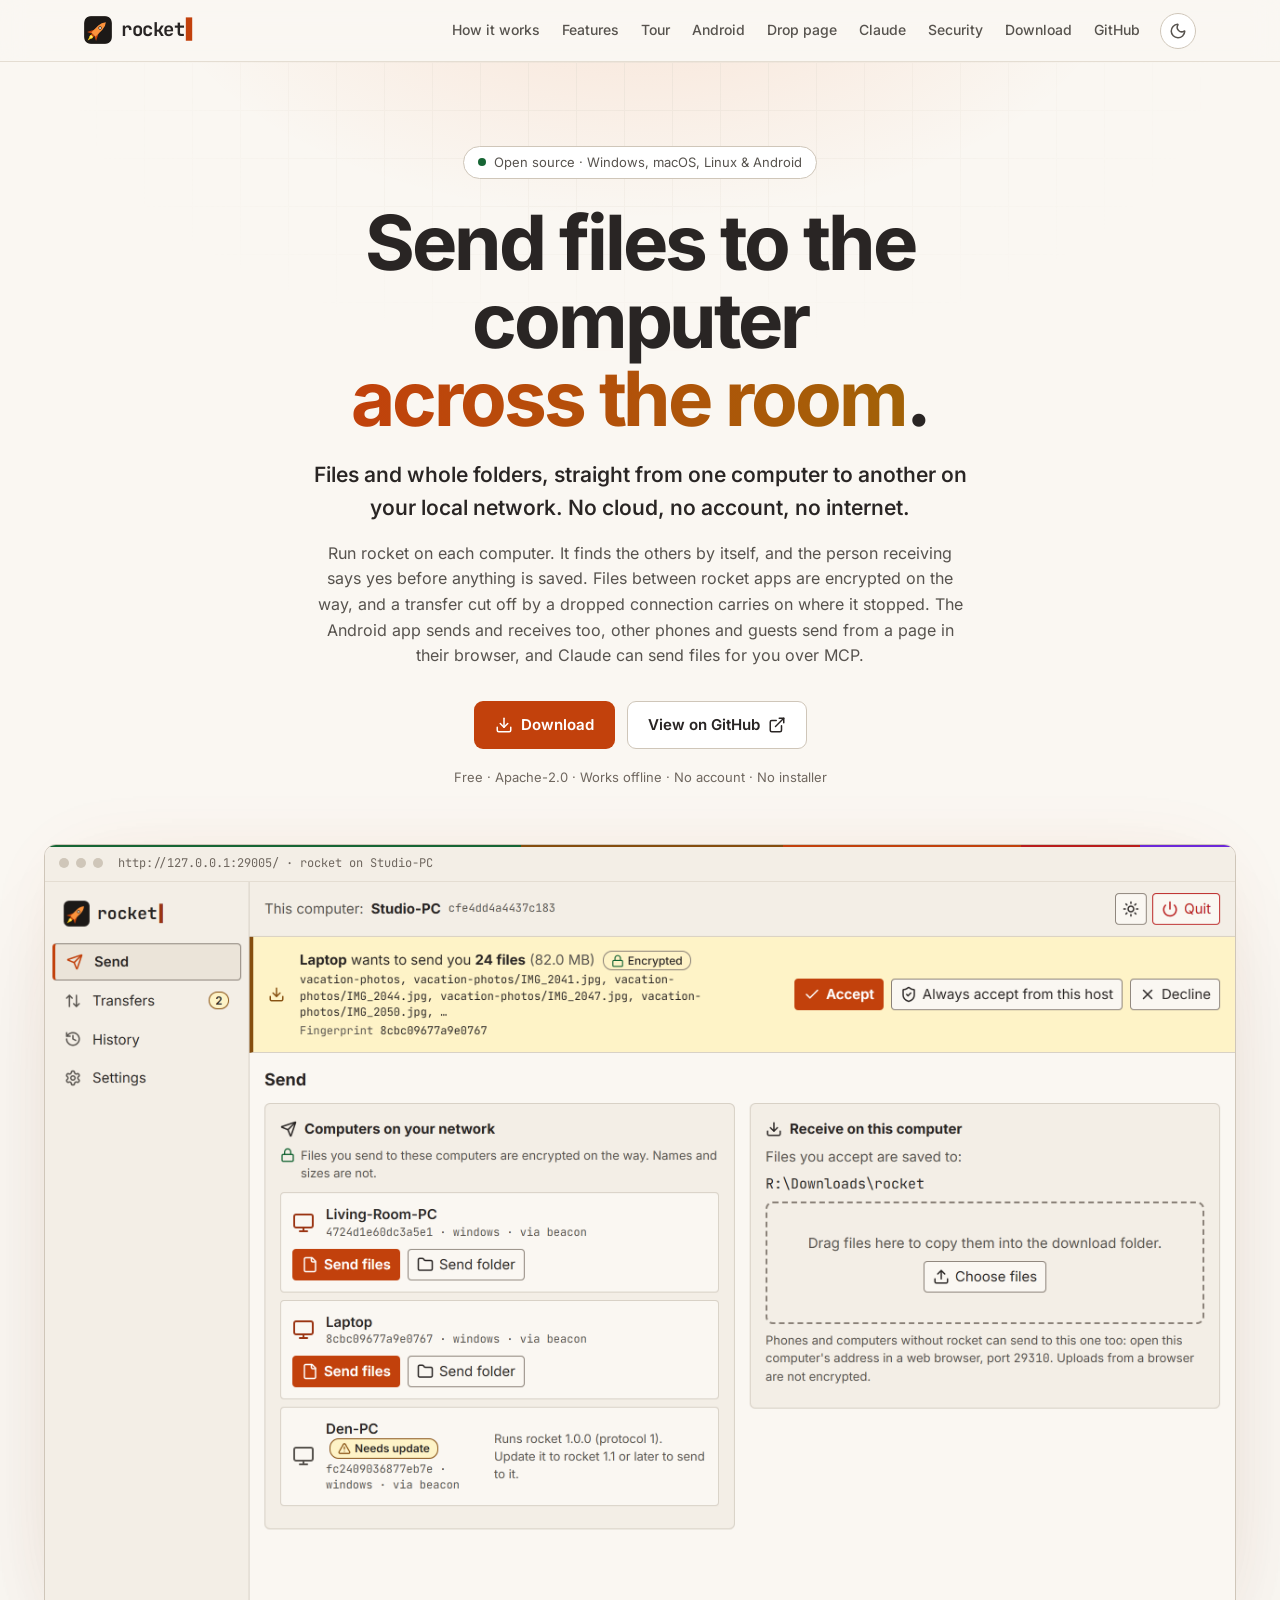
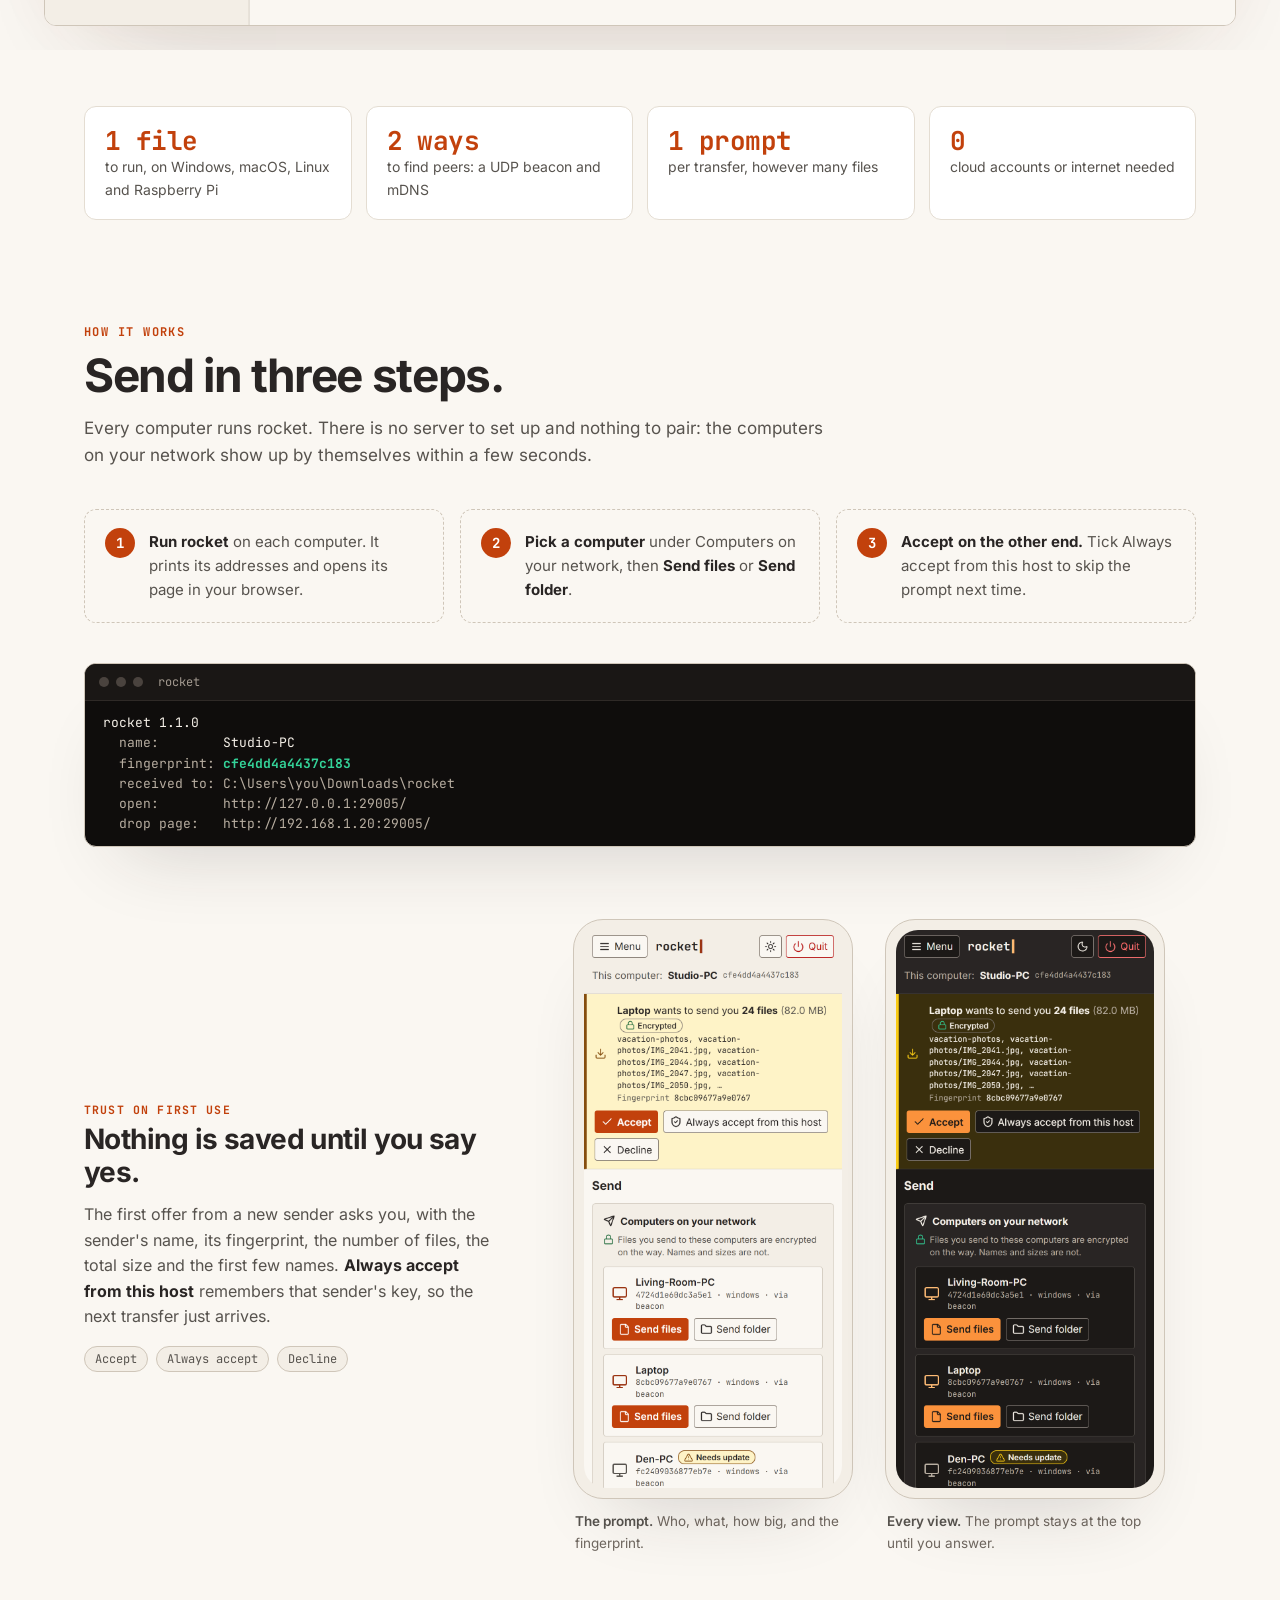
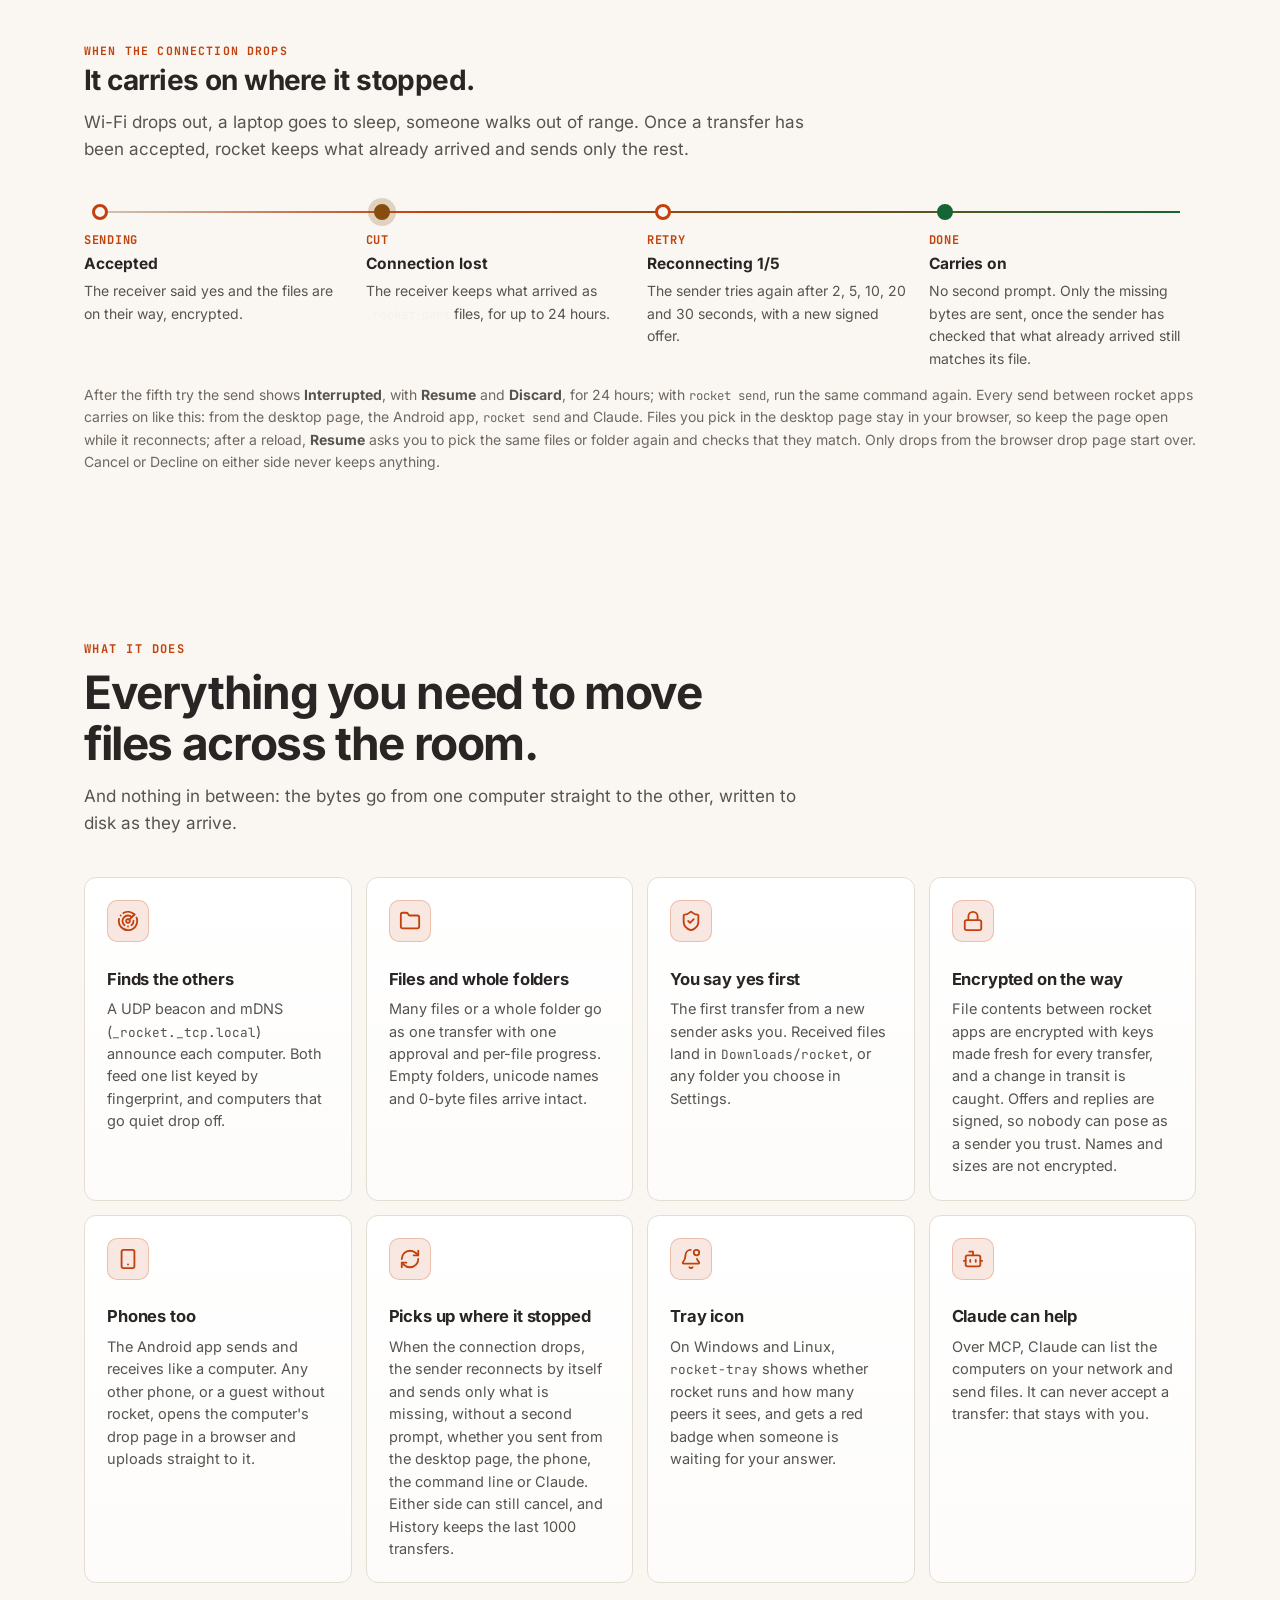
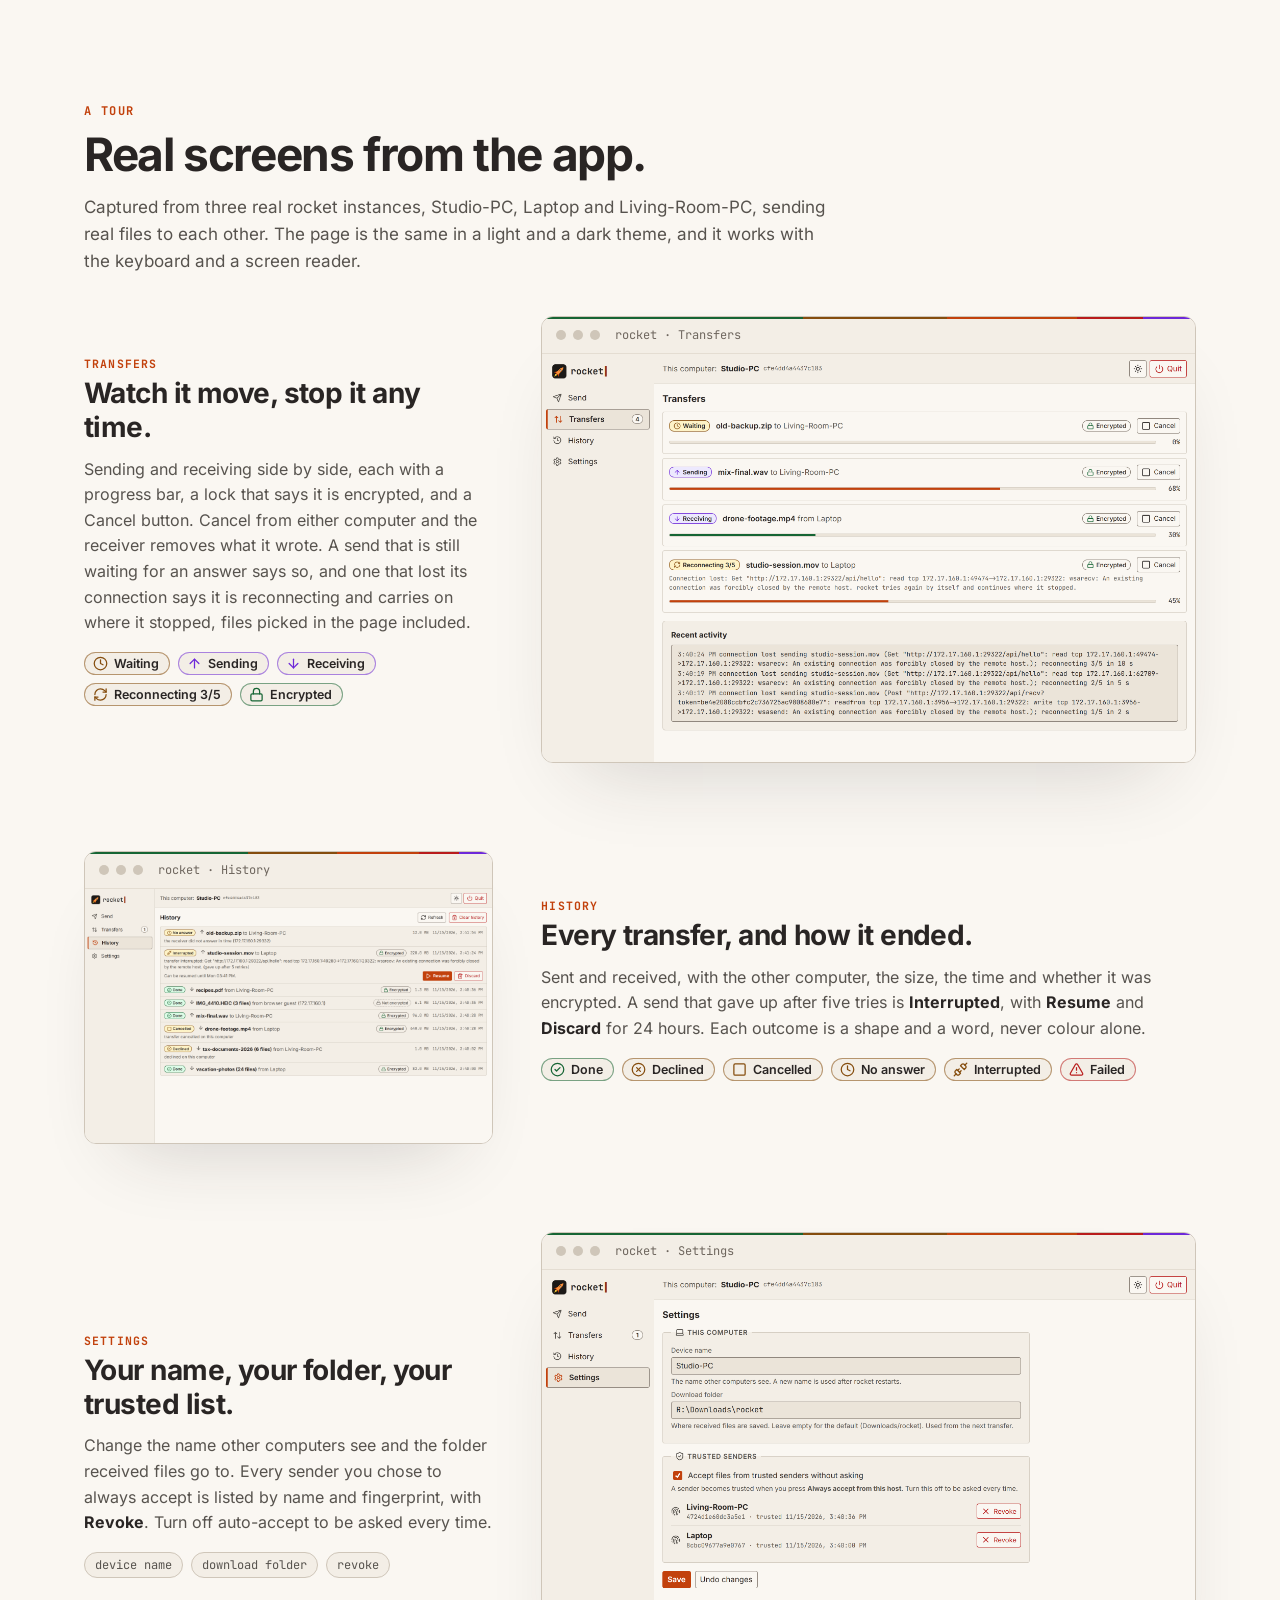
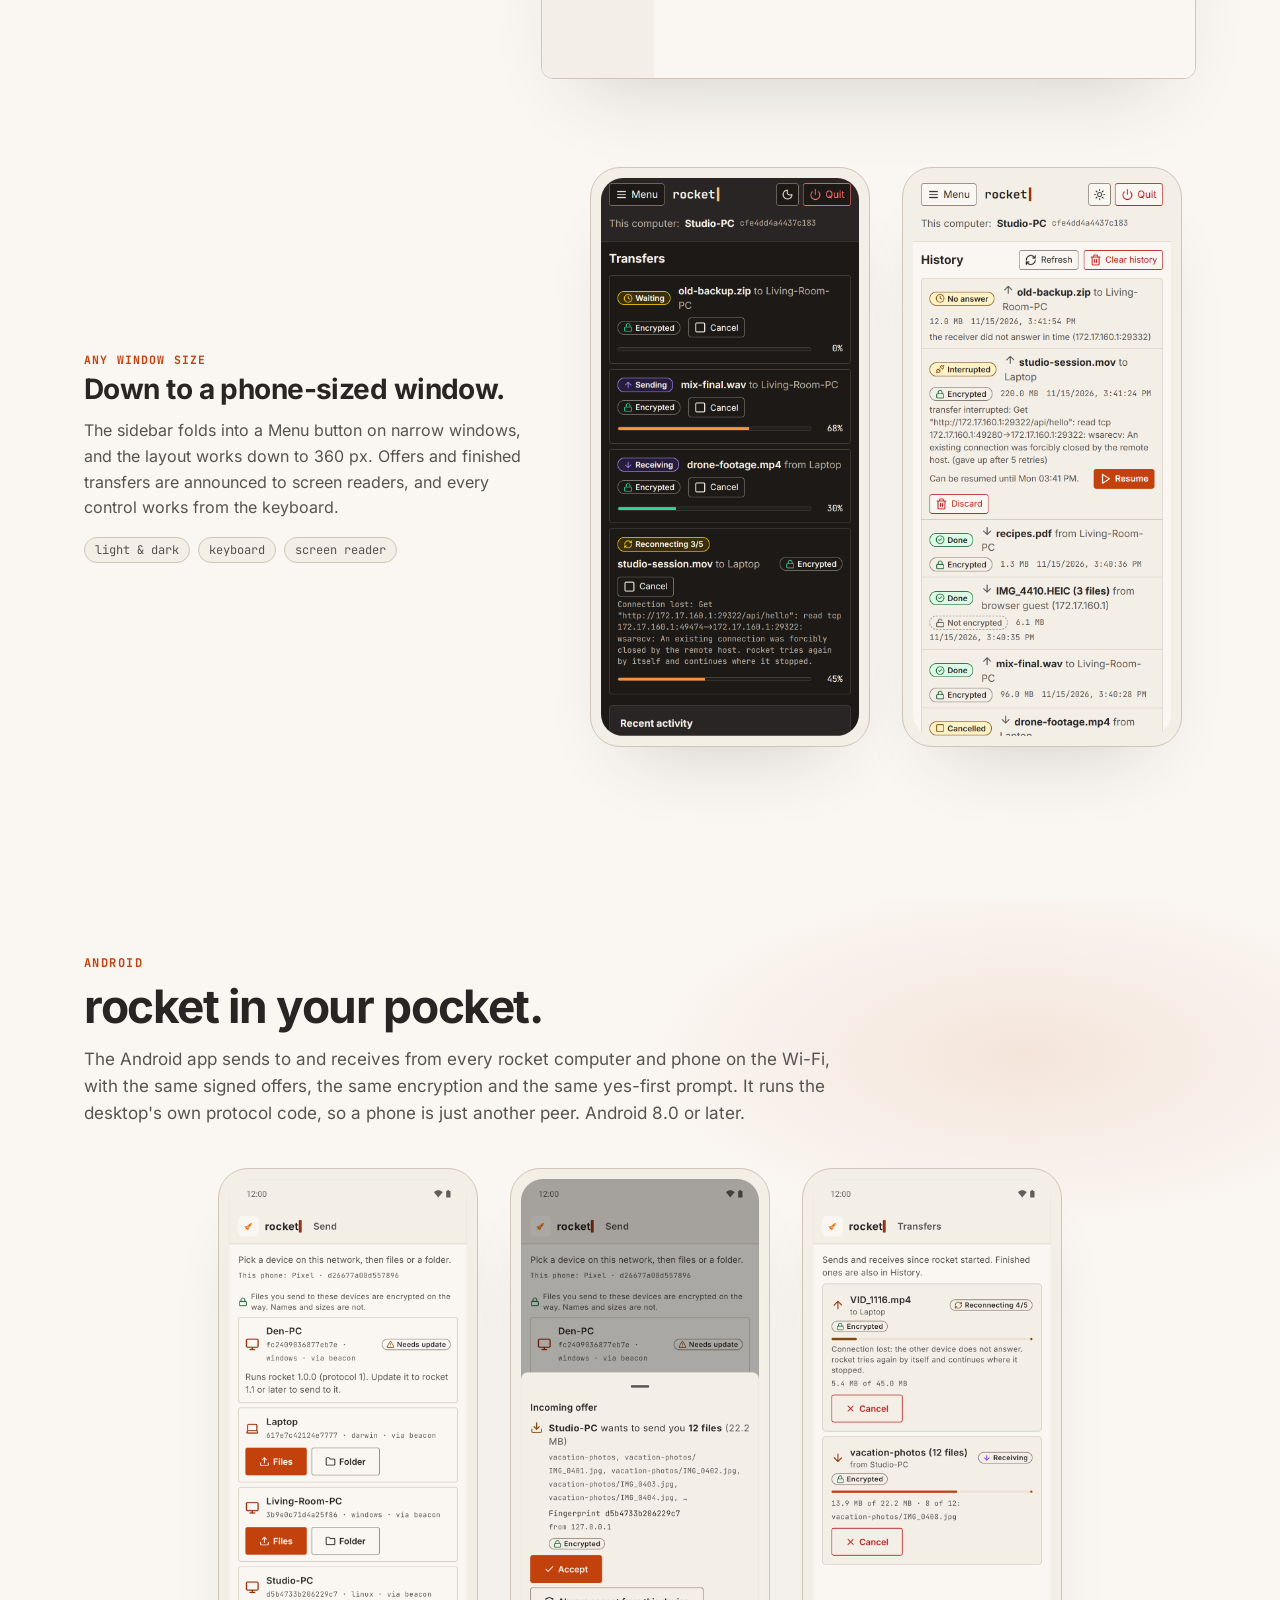
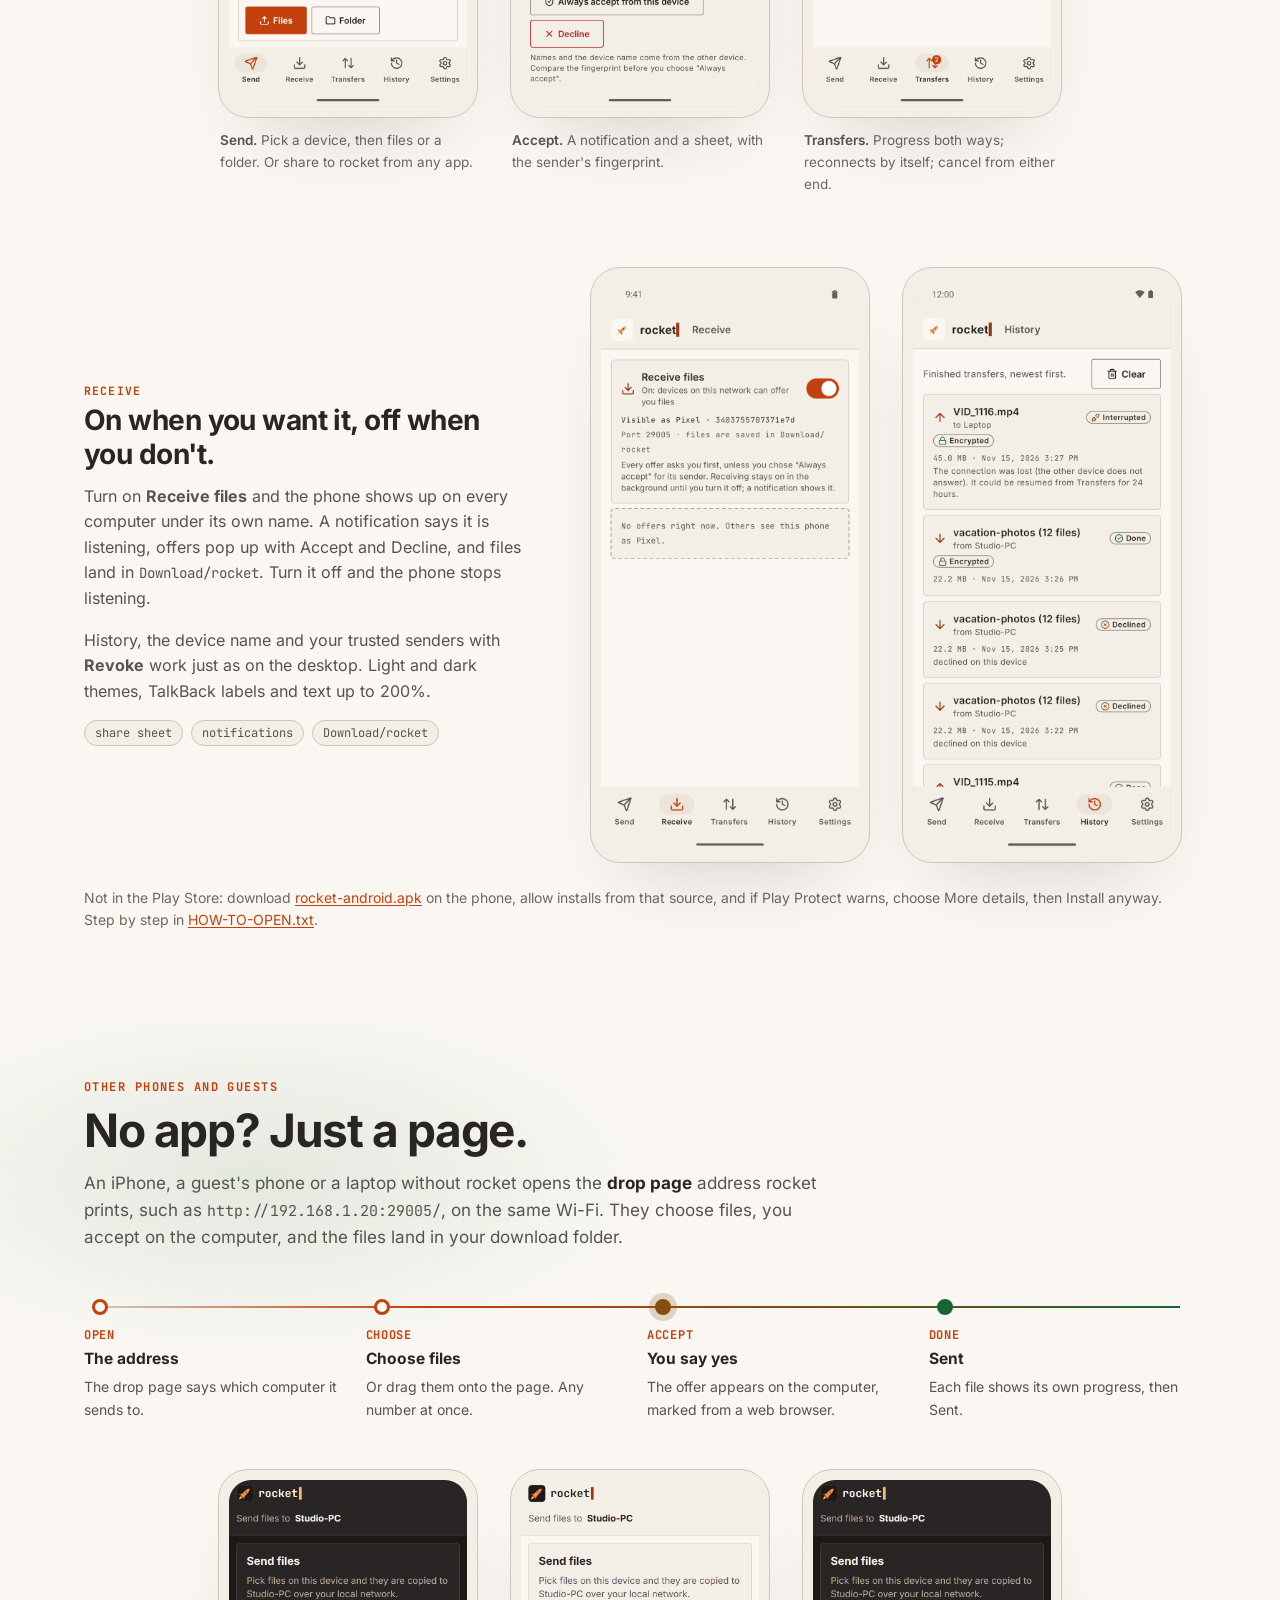
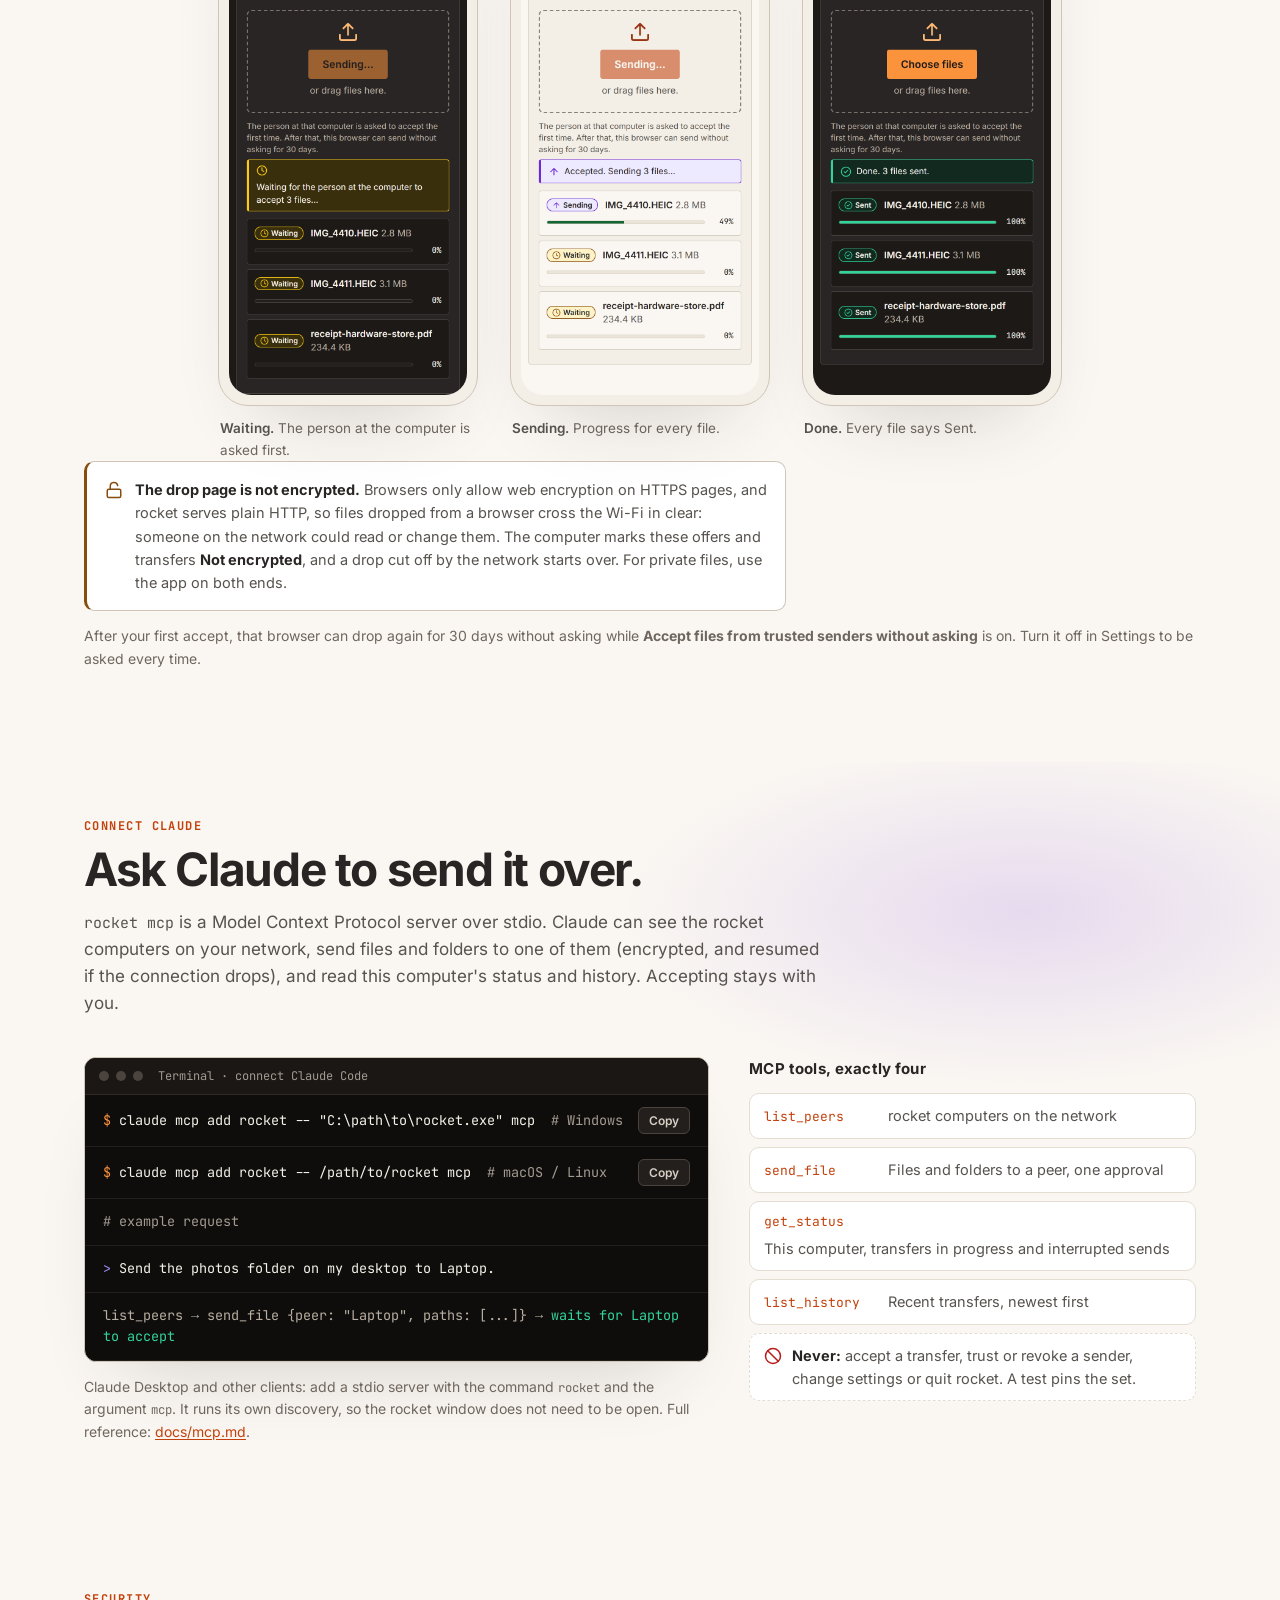
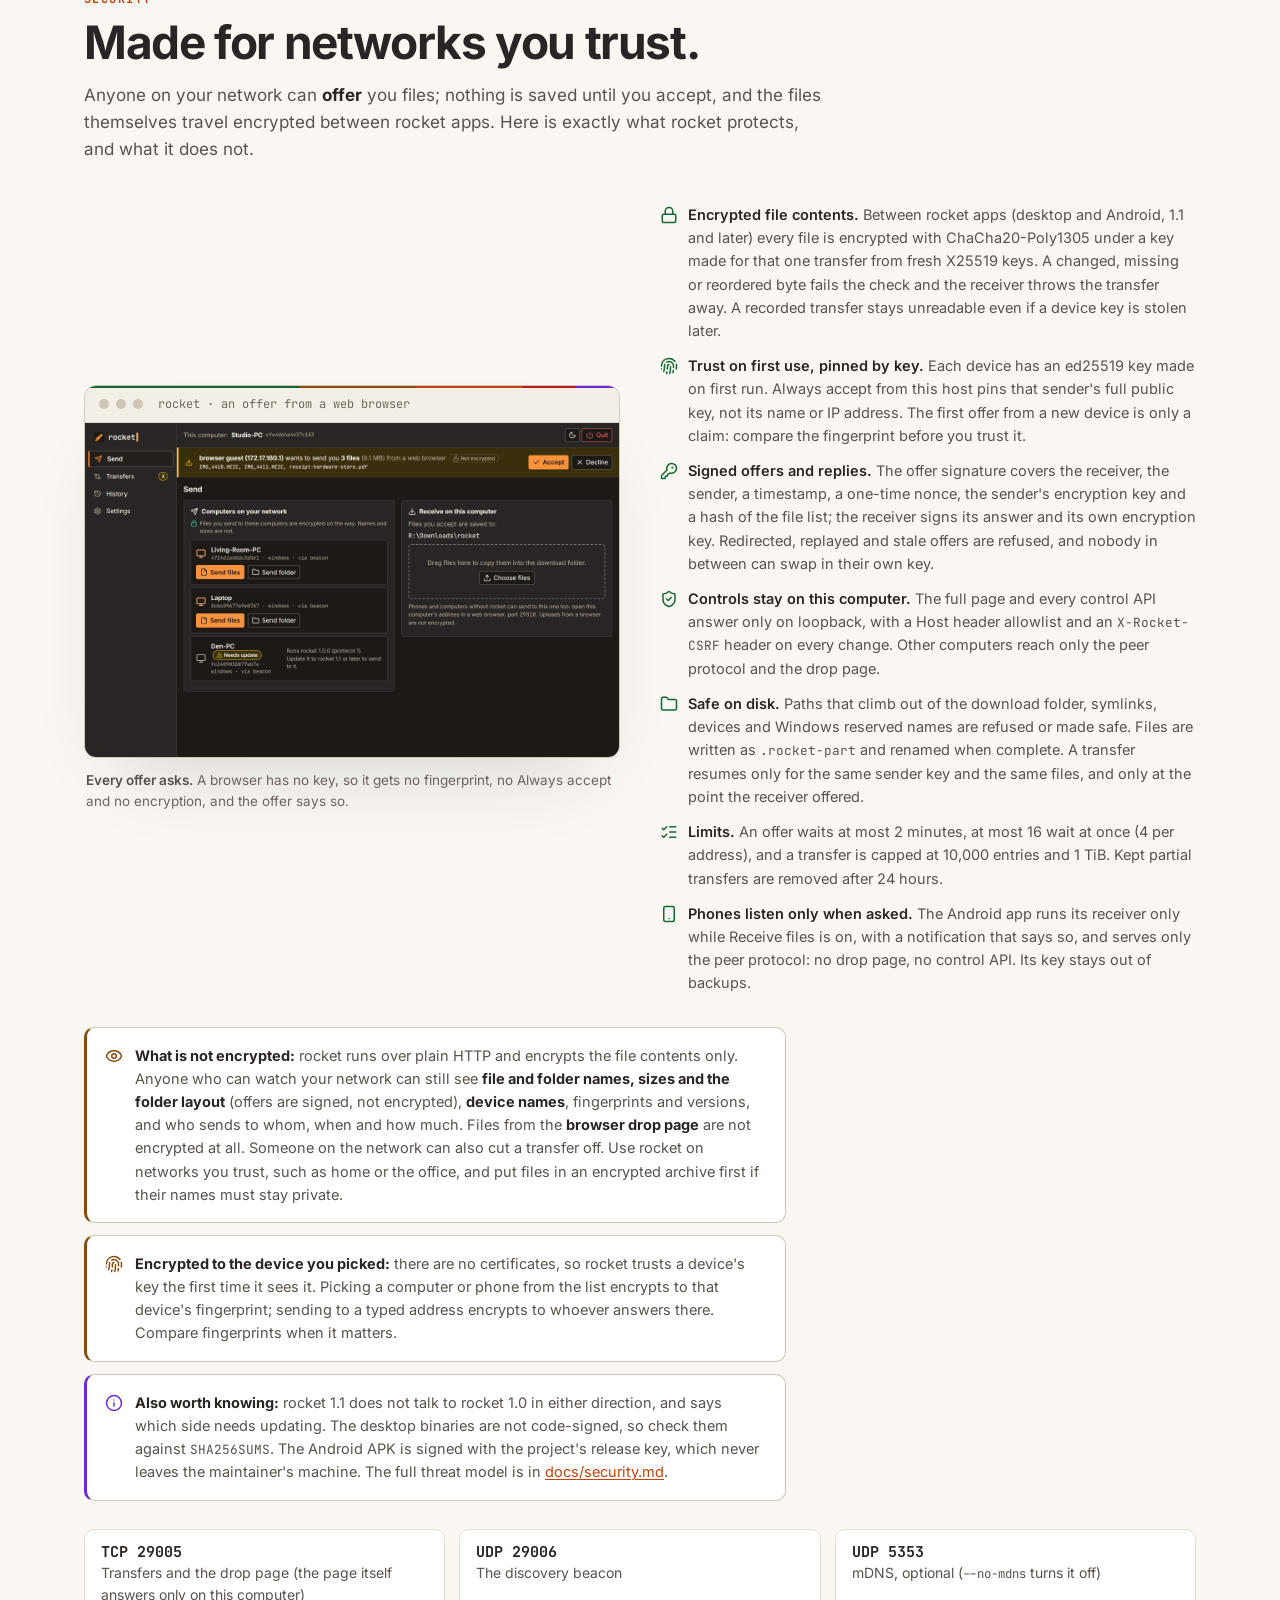
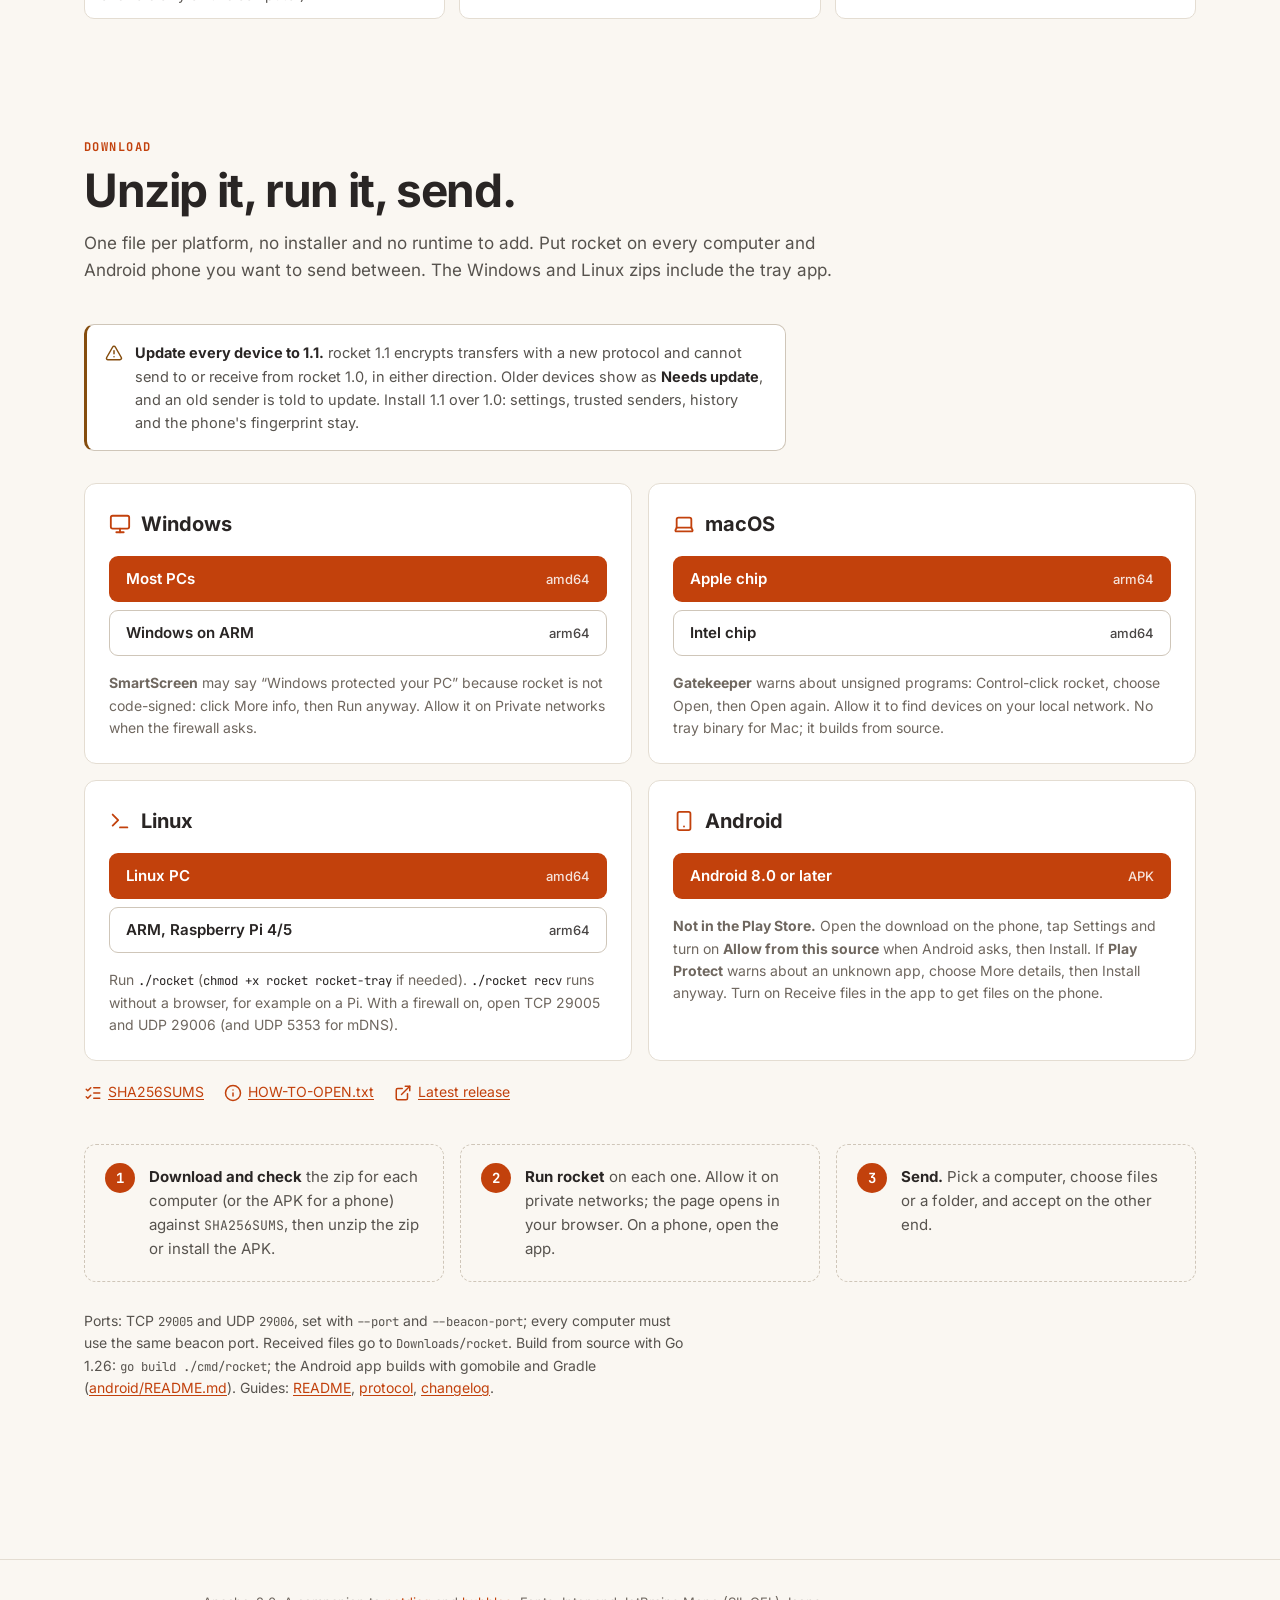
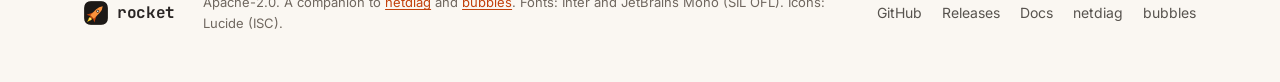
==== commit e9e8f514: "feat: resume sends of files picked in the desktop page Files picked in the browser UI now retry and " ====
--- a/site/index.html
+++ b/site/index.html
@@ -120,7 +120,7 @@
           <li class="tick go"><span class="t">retry</span><b>Reconnecting 1/5</b><span>The sender tries again after 2, 5, 10, 20 and 30 seconds, with a new signed offer.</span></li>
           <li class="tick ok"><span class="t">done</span><b>Carries on</b><span>No second prompt. Only the missing bytes are sent, once the sender has checked that what already arrived still matches its file.</span></li>
         </ol>
-        <p class="note">After the fifth try the send shows <b>Interrupted</b>, with <b>Resume</b> and <b>Discard</b>, for 24 hours; with <code>rocket send</code>, run the same command again. Sends from the Android app, <code>rocket send</code> and Claude carry on like this. Files you pick in the desktop page are uploaded through your browser and start over instead, and so do drops from the browser drop page. Cancel or Decline on either side never keeps anything.</p>
+        <p class="note">After the fifth try the send shows <b>Interrupted</b>, with <b>Resume</b> and <b>Discard</b>, for 24 hours; with <code>rocket send</code>, run the same command again. Every send between rocket apps carries on like this: from the desktop page, the Android app, <code>rocket send</code> and Claude. Files you pick in the desktop page stay in your browser, so keep the page open while it reconnects; after a reload, <b>Resume</b> asks you to pick the same files or folder again and checks that they match. Only drops from the browser drop page start over. Cancel or Decline on either side never keeps anything.</p>
       </div>
     </div>
   </section>
@@ -136,7 +136,7 @@
         <article class="card"><svg class="ico" aria-hidden="true"><use href="assets/icons.svg#i-shield-check"></use></svg><h3>You say yes first</h3><p>The first transfer from a new sender asks you. Received files land in <code>Downloads/rocket</code>, or any folder you choose in Settings.</p></article>
         <article class="card"><svg class="ico" aria-hidden="true"><use href="assets/icons.svg#i-lock"></use></svg><h3>Encrypted on the way</h3><p>File contents between rocket apps are encrypted with keys made fresh for every transfer, and a change in transit is caught. Offers and replies are signed, so nobody can pose as a sender you trust. Names and sizes are not encrypted.</p></article>
         <article class="card"><svg class="ico" aria-hidden="true"><use href="assets/icons.svg#i-smartphone"></use></svg><h3>Phones too</h3><p>The Android app sends and receives like a computer. Any other phone, or a guest without rocket, opens the computer's drop page in a browser and uploads straight to it.</p></article>
-        <article class="card"><svg class="ico" aria-hidden="true"><use href="assets/icons.svg#i-refresh-cw"></use></svg><h3>Picks up where it stopped</h3><p>When the connection drops, the sender reconnects by itself and sends only what is missing, without a second prompt. Either side can still cancel, and History keeps the last 1000 transfers.</p></article>
+        <article class="card"><svg class="ico" aria-hidden="true"><use href="assets/icons.svg#i-refresh-cw"></use></svg><h3>Picks up where it stopped</h3><p>When the connection drops, the sender reconnects by itself and sends only what is missing, without a second prompt, whether you sent from the desktop page, the phone, the command line or Claude. Either side can still cancel, and History keeps the last 1000 transfers.</p></article>
         <article class="card"><svg class="ico" aria-hidden="true"><use href="assets/icons.svg#i-bell-dot"></use></svg><h3>Tray icon</h3><p>On Windows and Linux, <code>rocket-tray</code> shows whether rocket runs and how many peers it sees, and gets a red badge when someone is waiting for your answer.</p></article>
         <article class="card"><svg class="ico" aria-hidden="true"><use href="assets/icons.svg#i-bot"></use></svg><h3>Claude can help</h3><p>Over MCP, Claude can list the computers on your network and send files. It can never accept a transfer: that stays with you.</p></article>
       </div>
@@ -153,7 +153,7 @@
         <div class="copy">
           <p class="reading-label">Transfers</p>
           <h3>Watch it move, stop it any time.</h3>
-          <p>Sending and receiving side by side, each with a progress bar, a lock that says it is encrypted, and a Cancel button. Cancel from either computer and the receiver removes what it wrote. A send that is still waiting for an answer says so, and one that lost its connection says it is reconnecting.</p>
+          <p>Sending and receiving side by side, each with a progress bar, a lock that says it is encrypted, and a Cancel button. Cancel from either computer and the receiver removes what it wrote. A send that is still waiting for an answer says so, and one that lost its connection says it is reconnecting and carries on where it stopped, files picked in the page included.</p>
           <ul class="states" aria-label="Transfer states">
             <li class="chip warn"><svg class="ico" aria-hidden="true"><use href="assets/icons.svg#i-clock"></use></svg>Waiting</li>
             <li class="chip info"><svg class="ico" aria-hidden="true"><use href="assets/icons.svg#i-arrow-up"></use></svg>Sending</li>
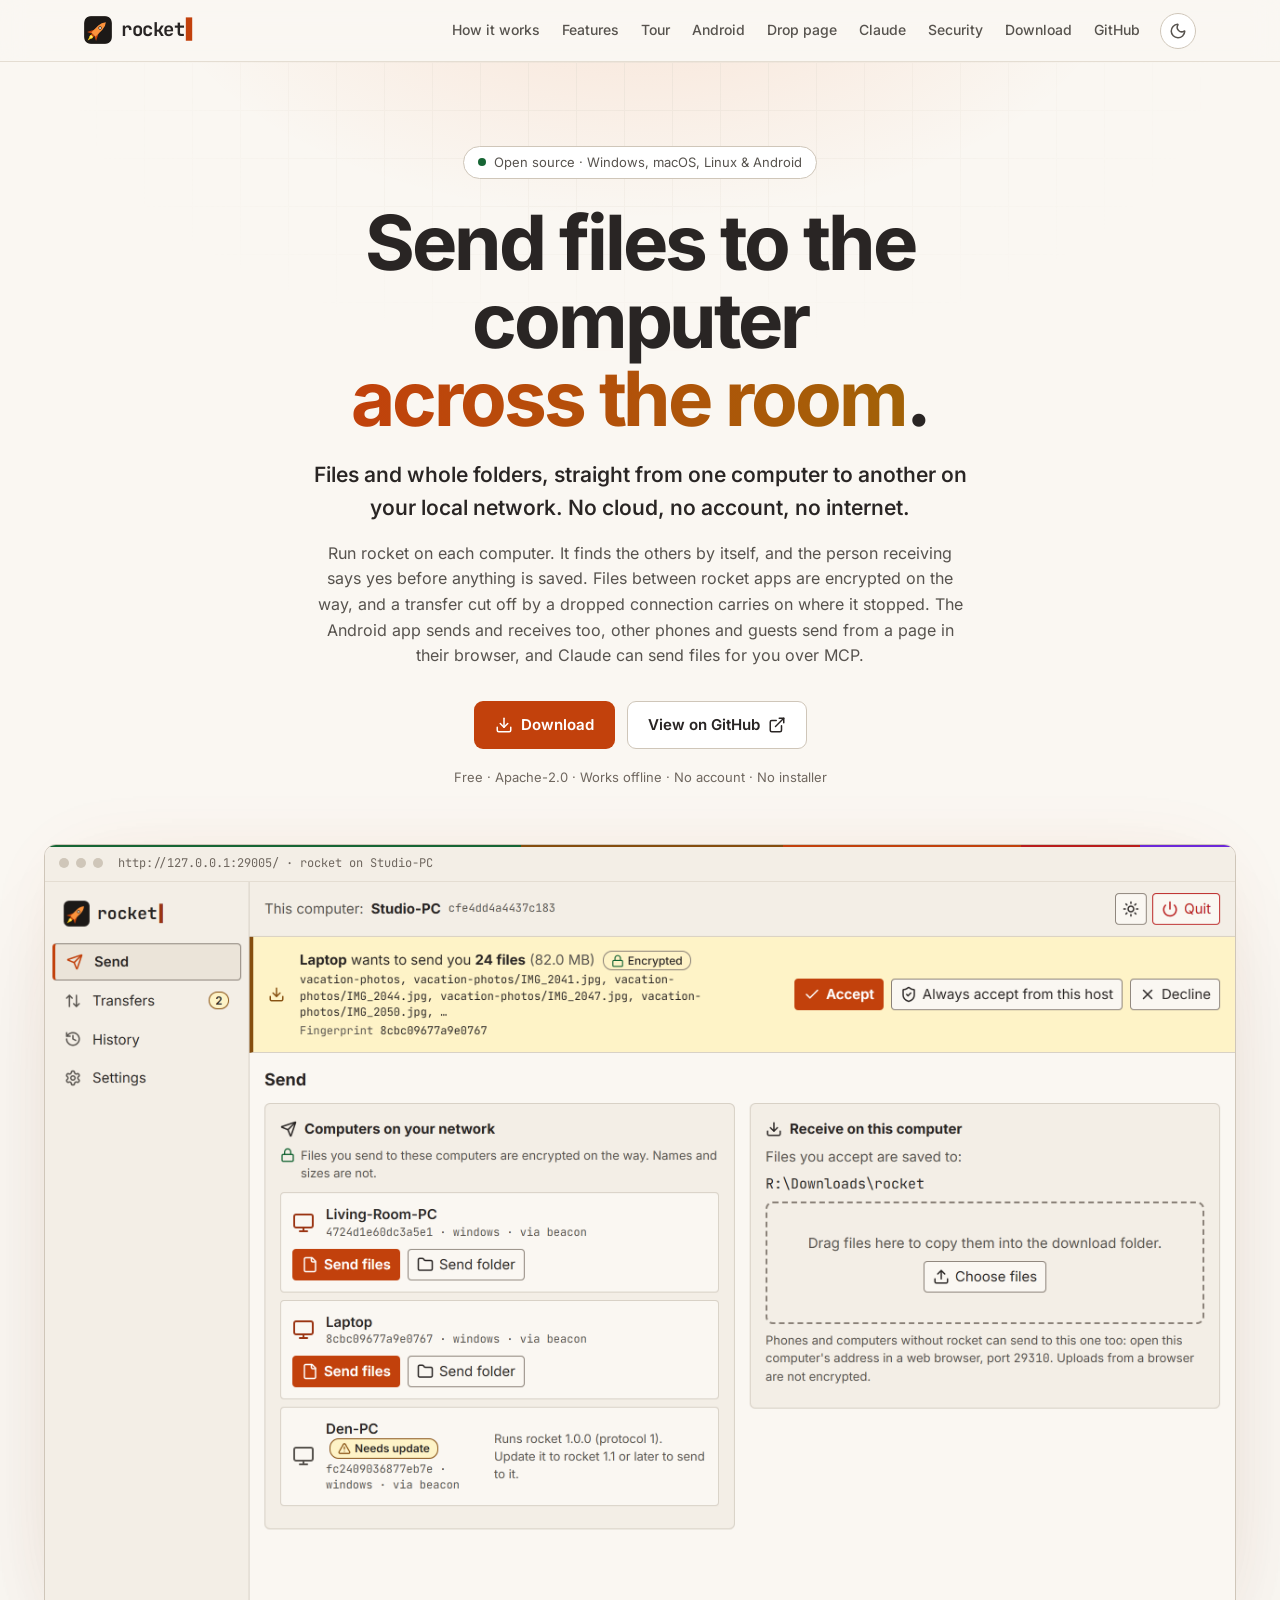
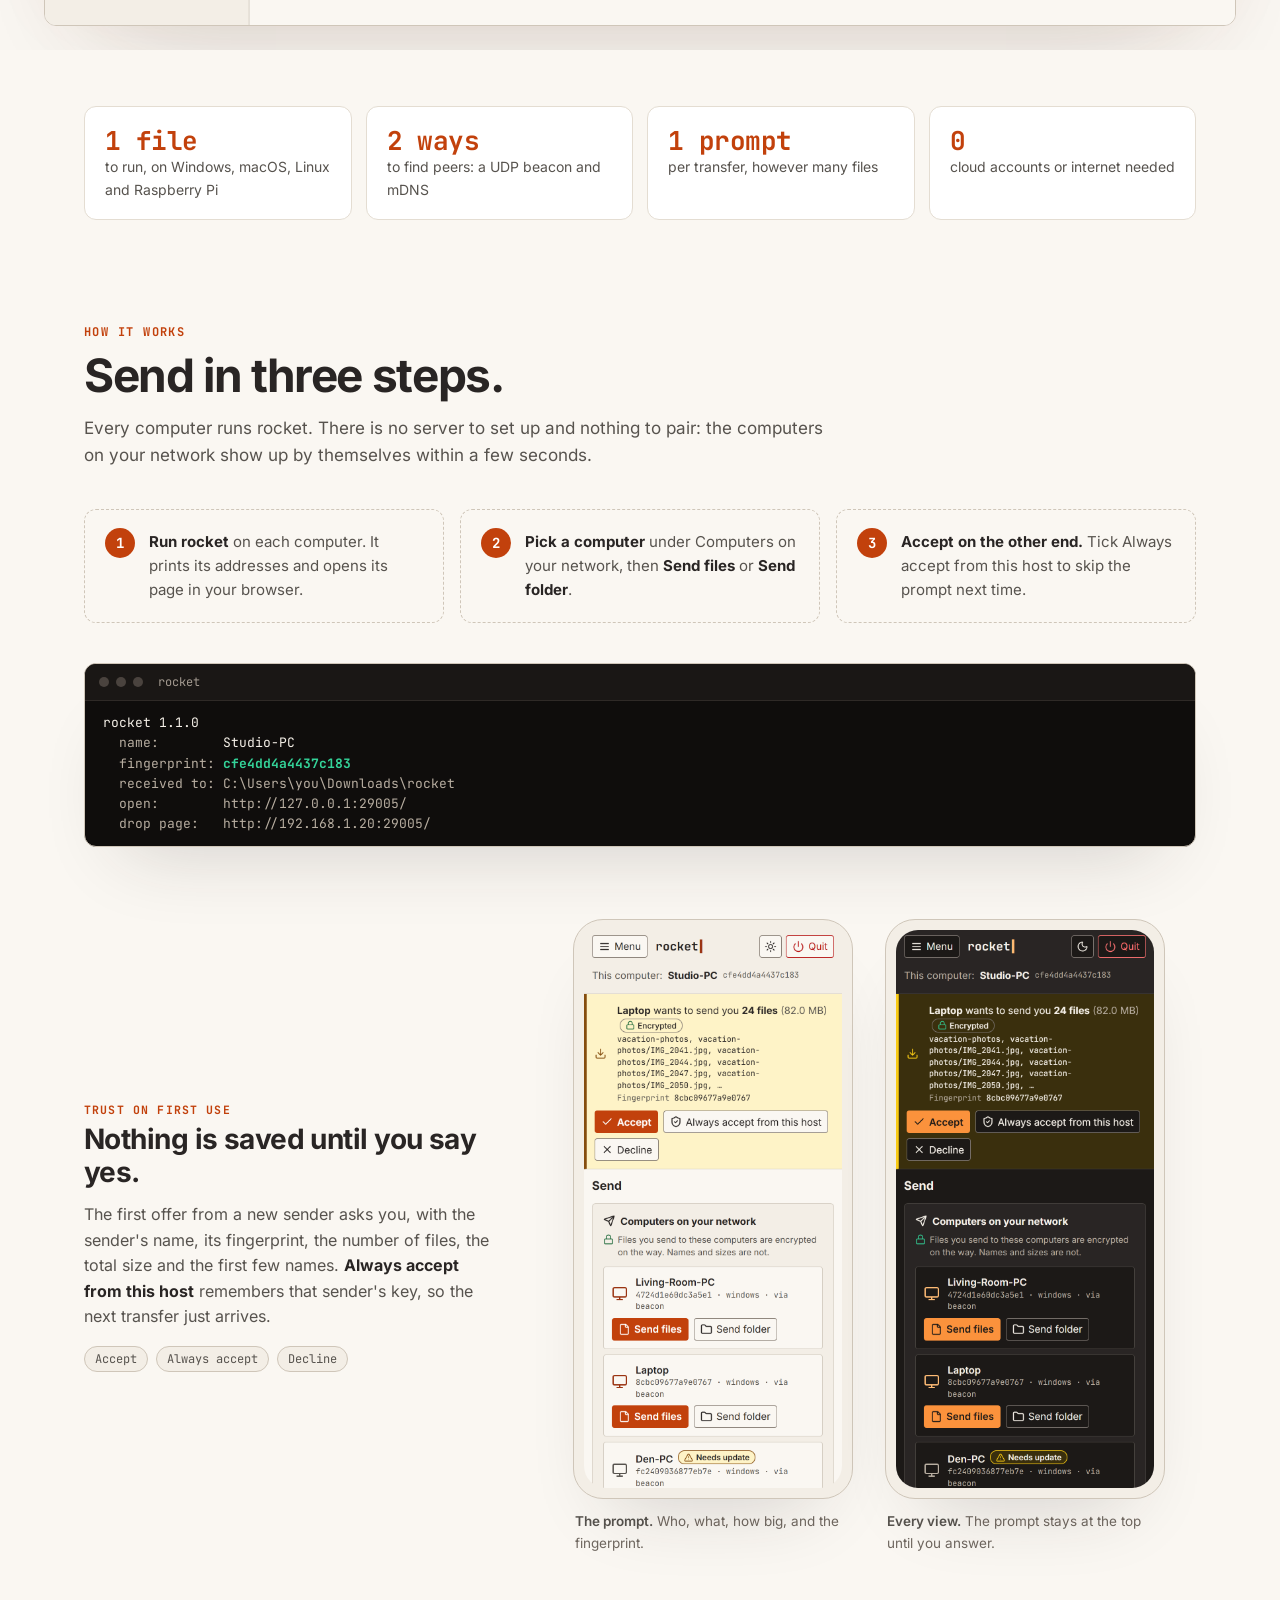
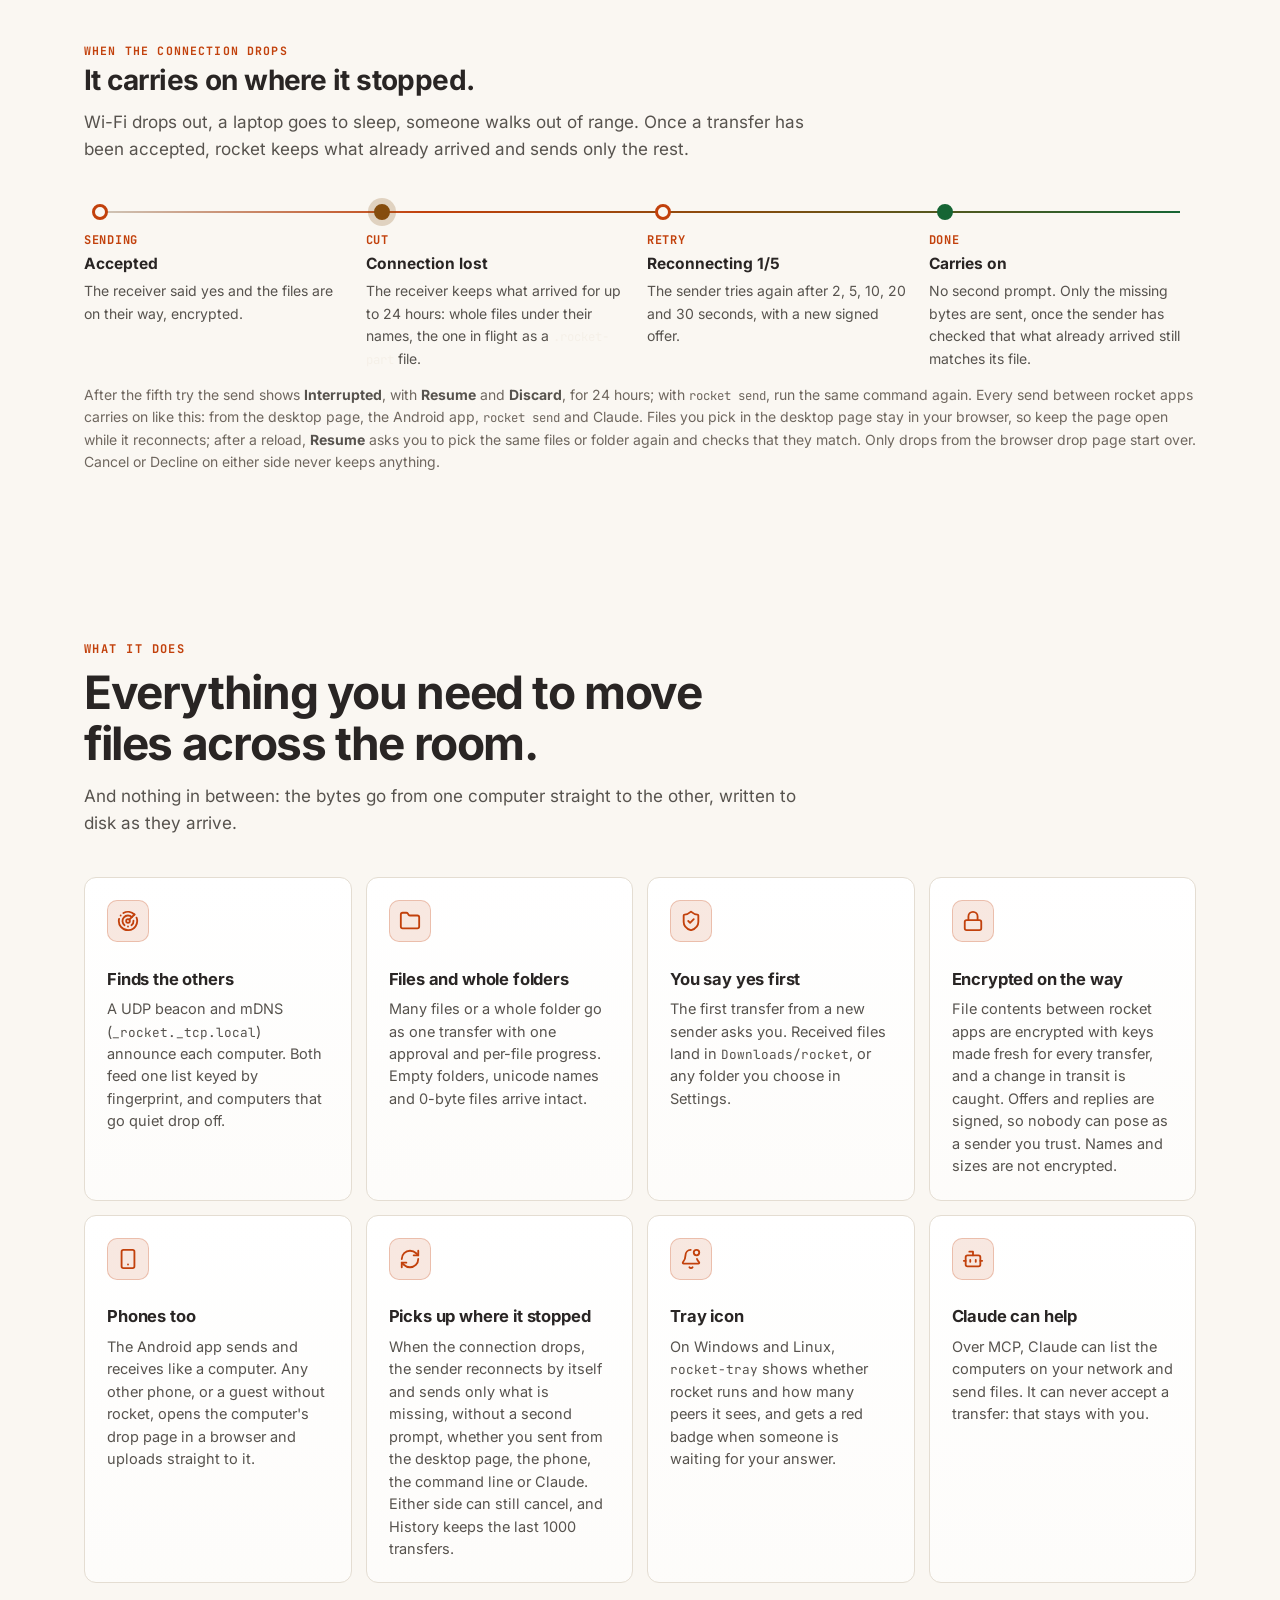
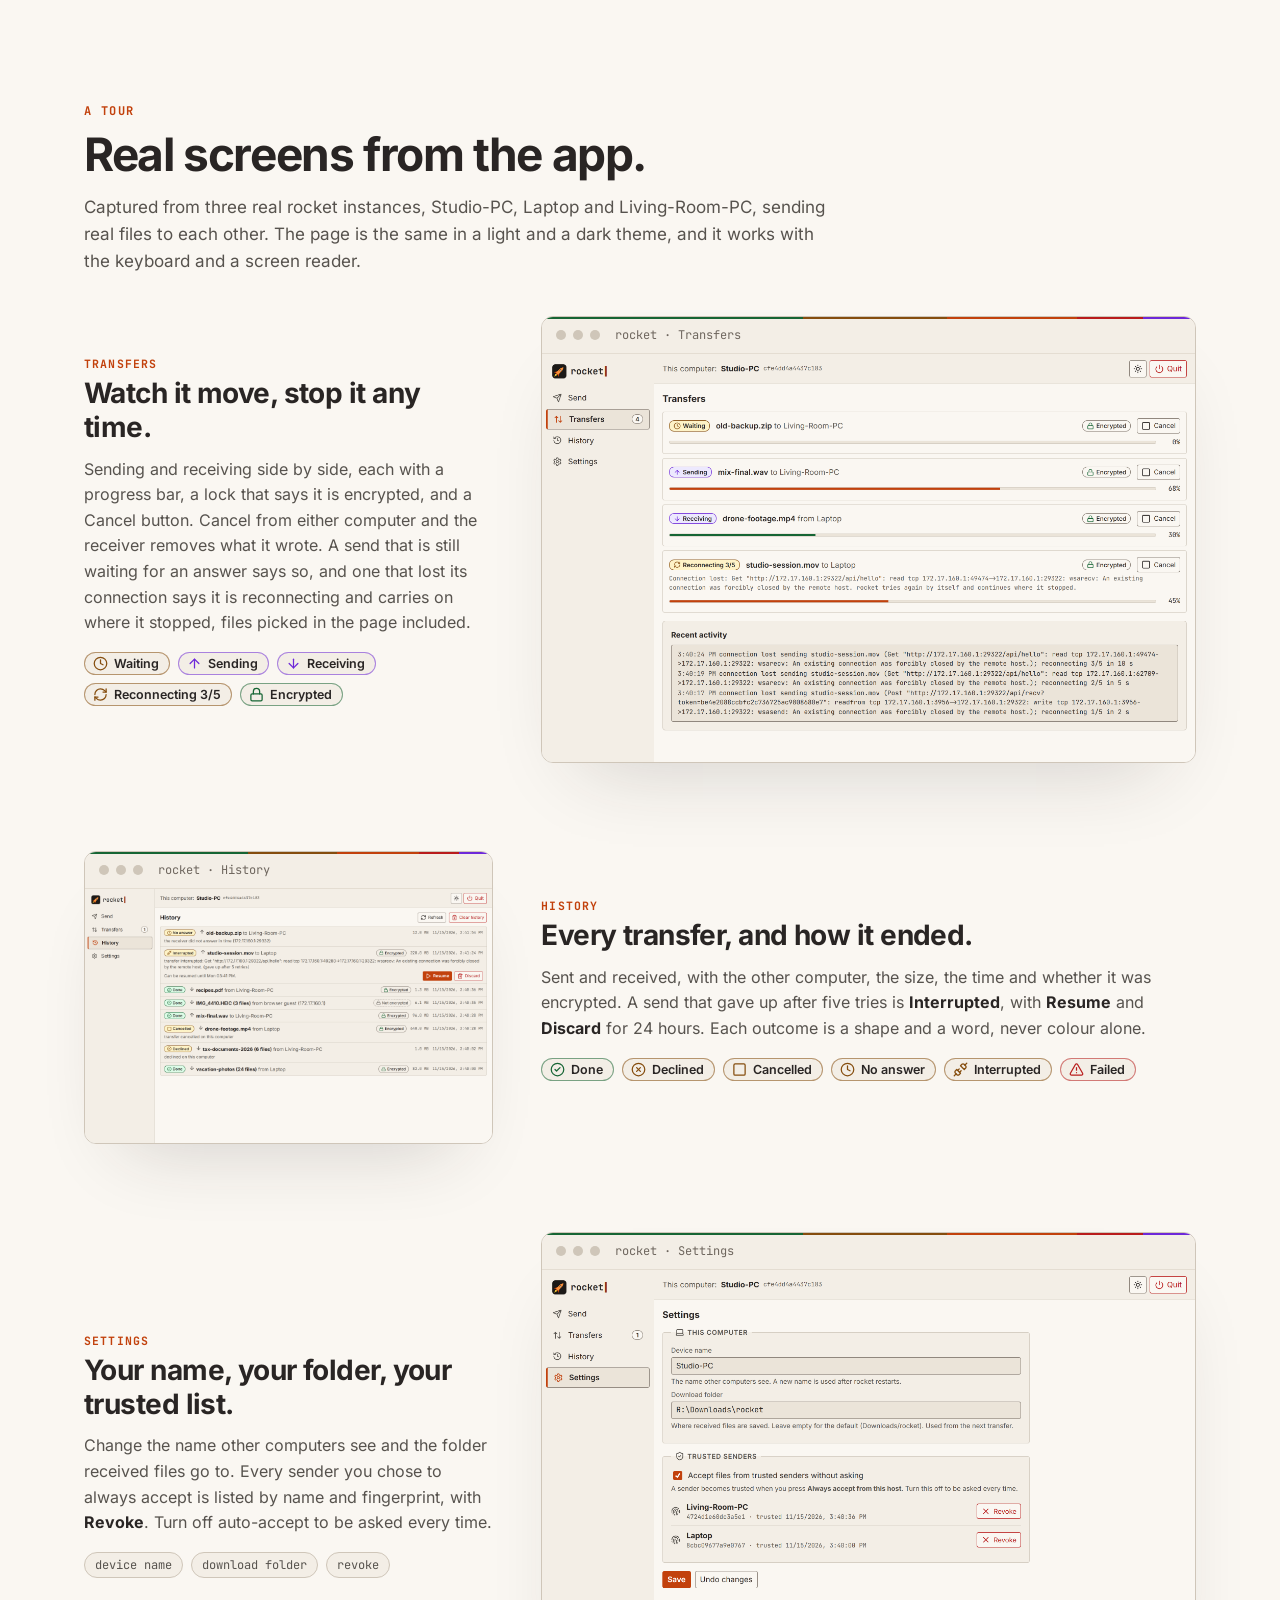
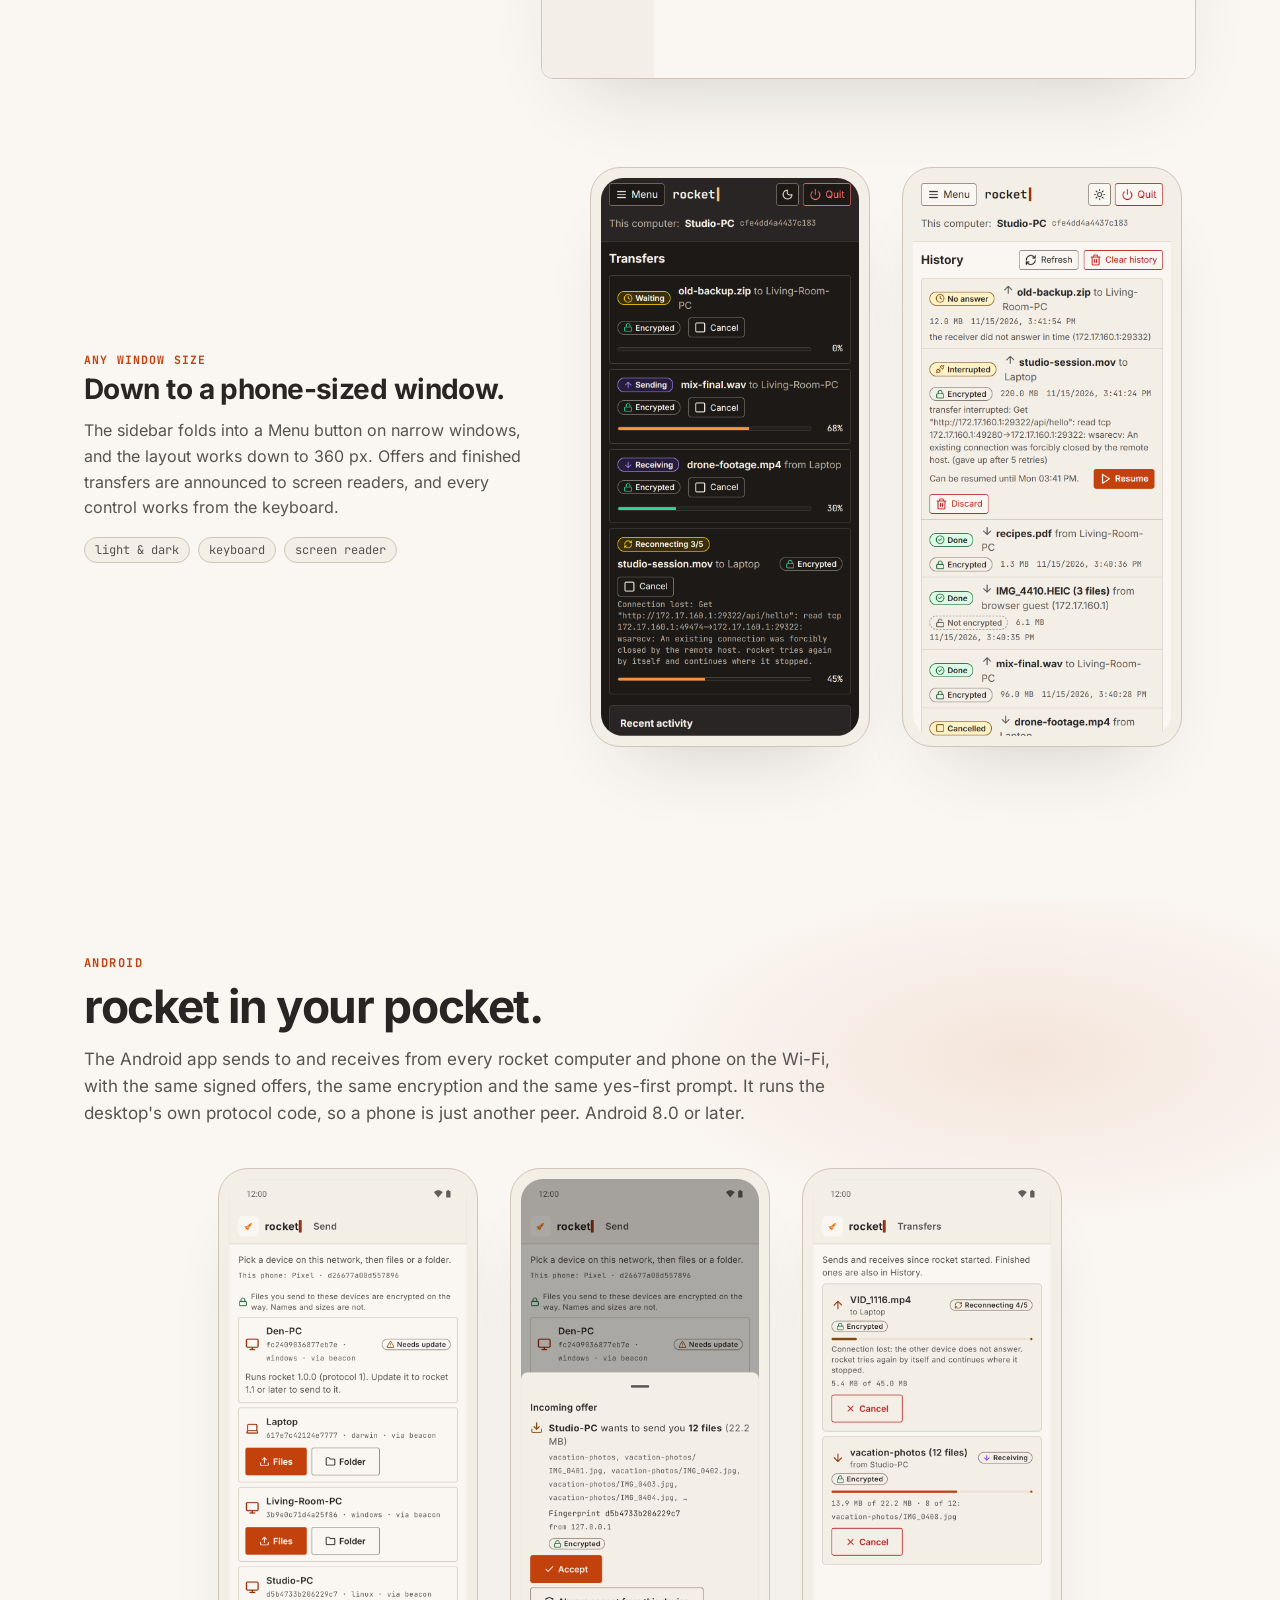
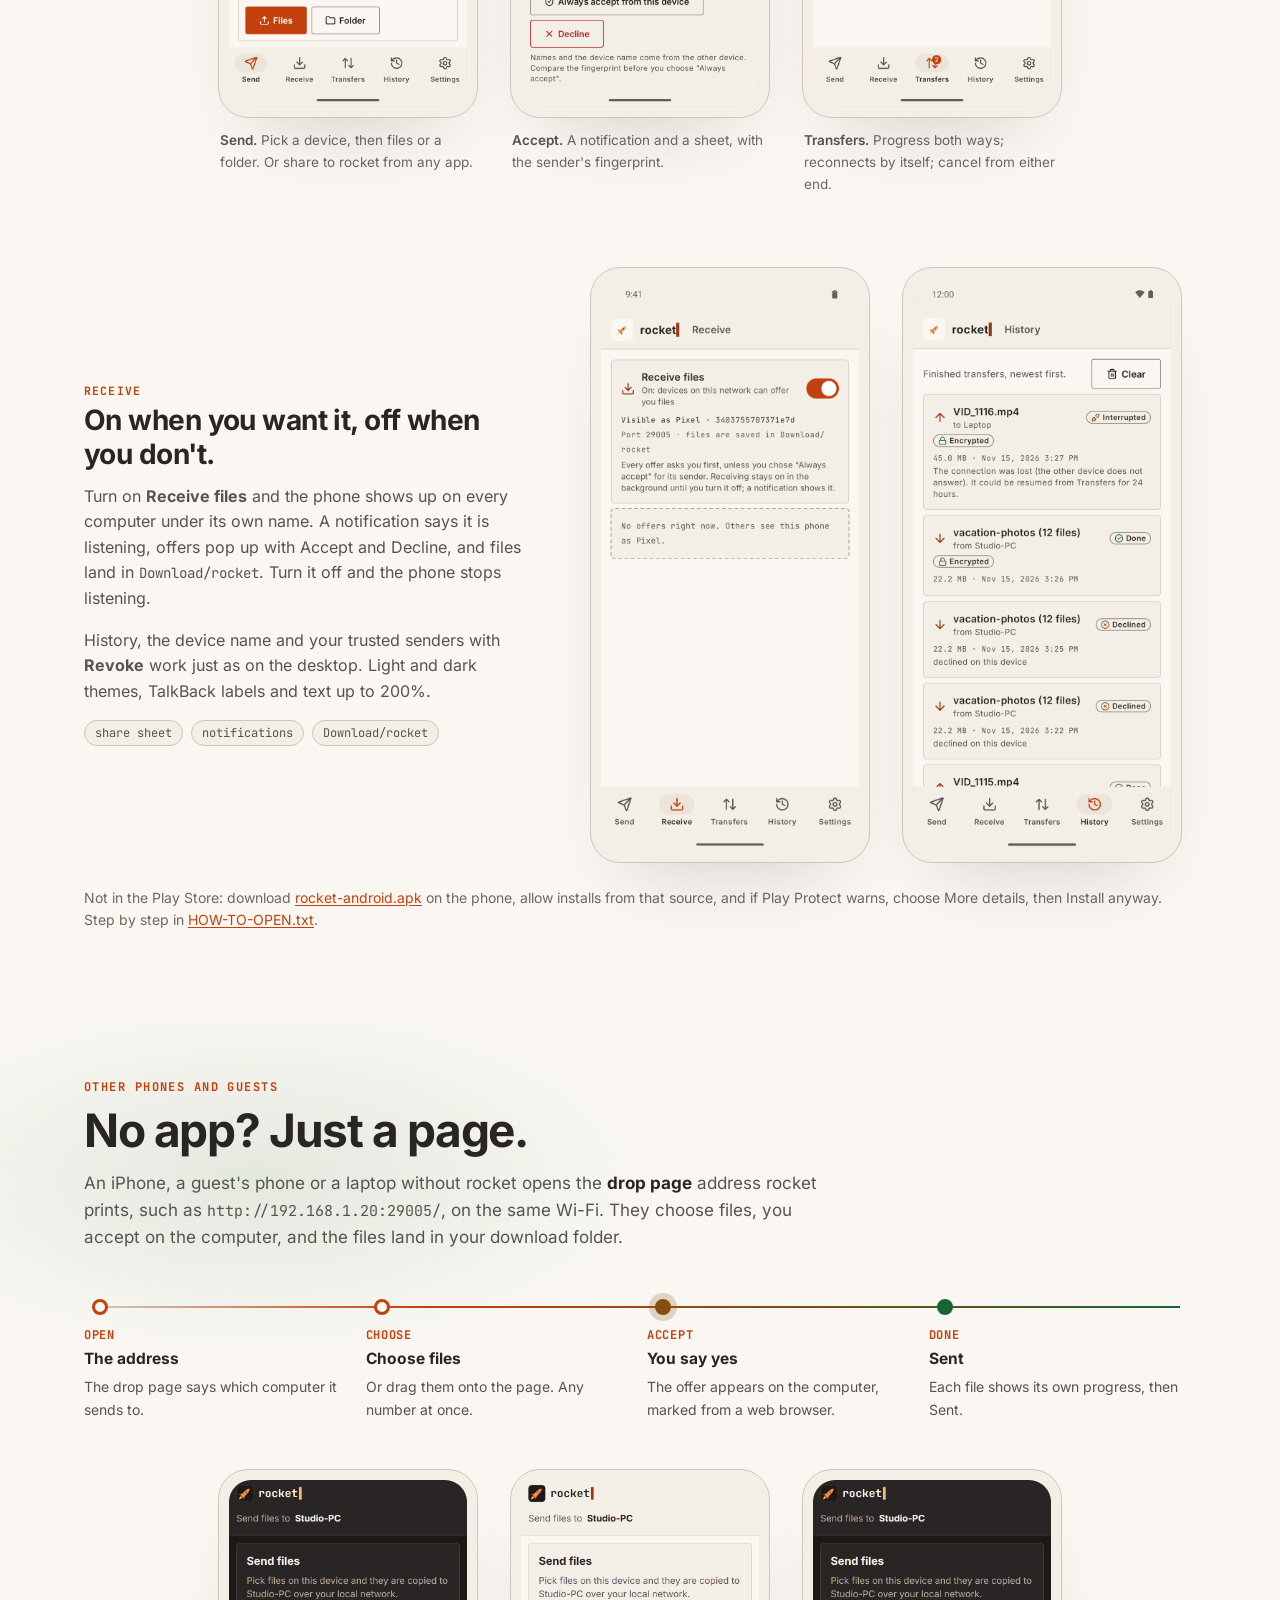
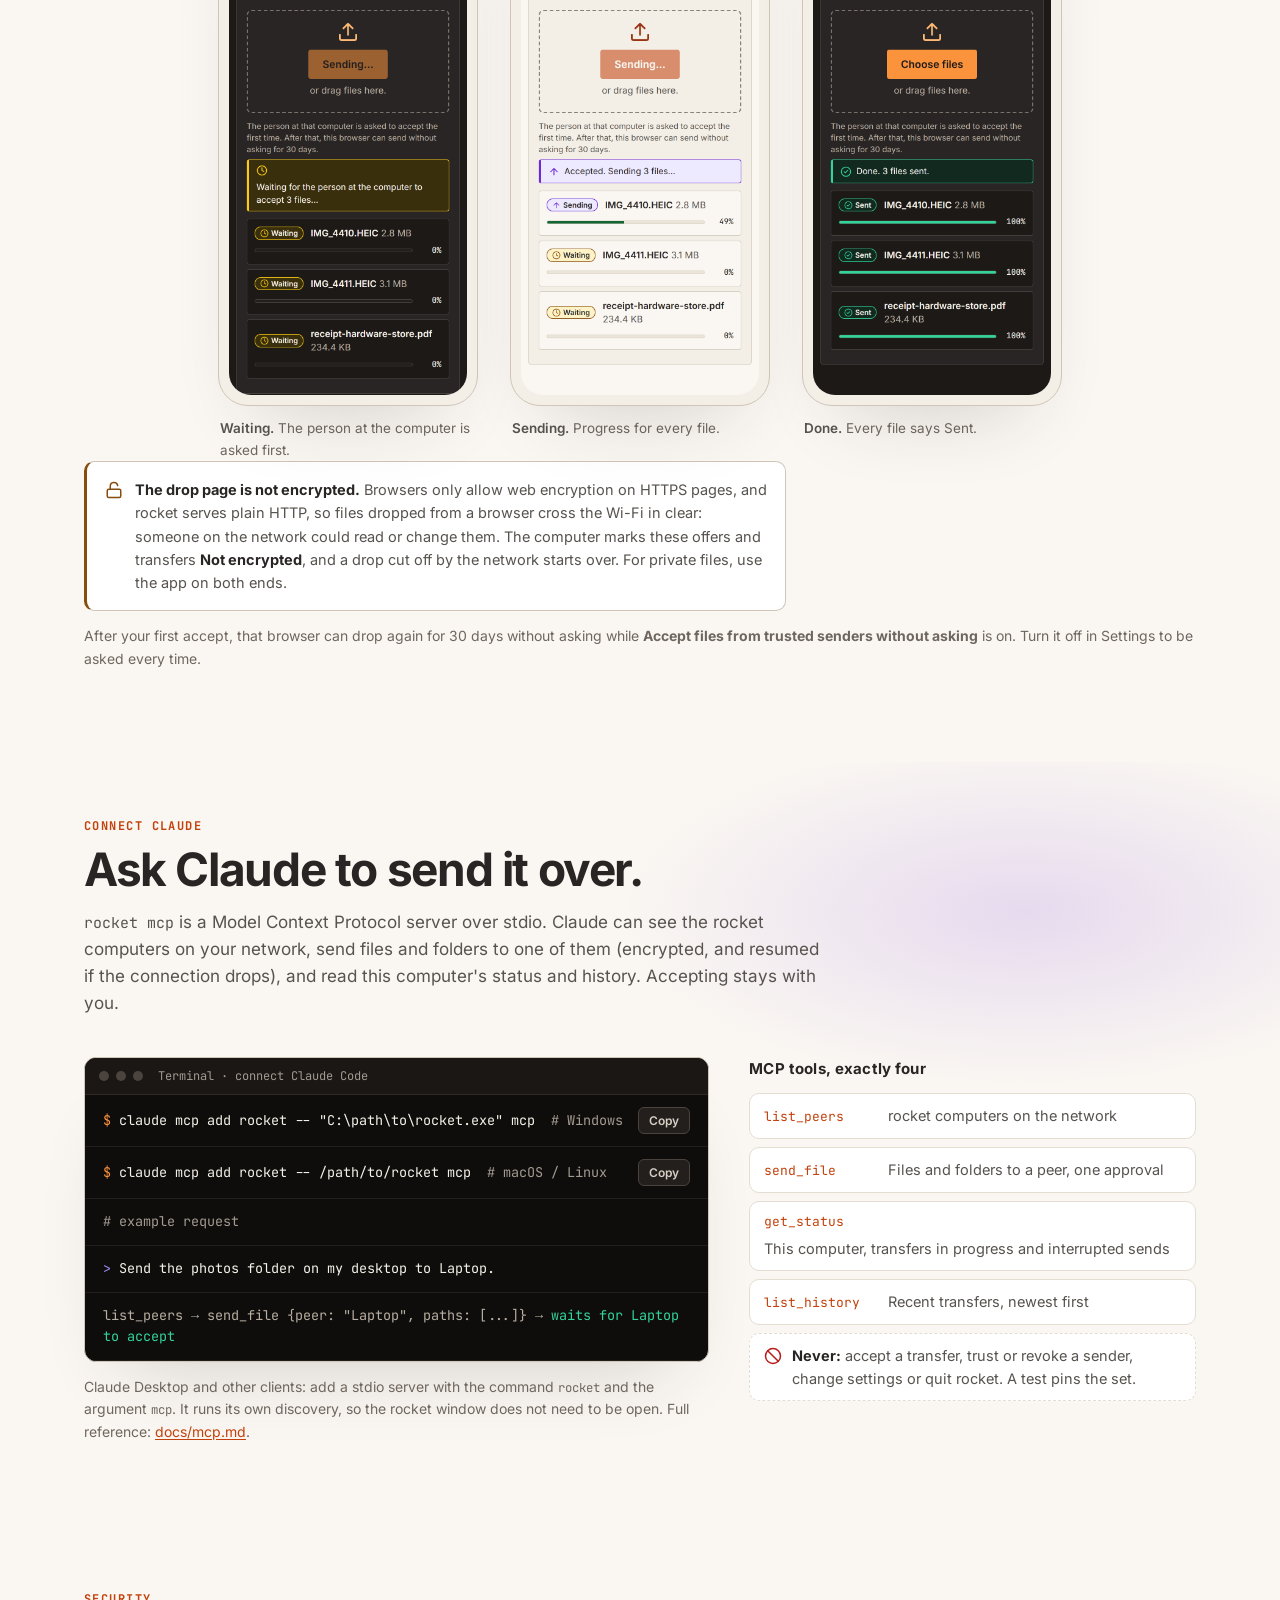
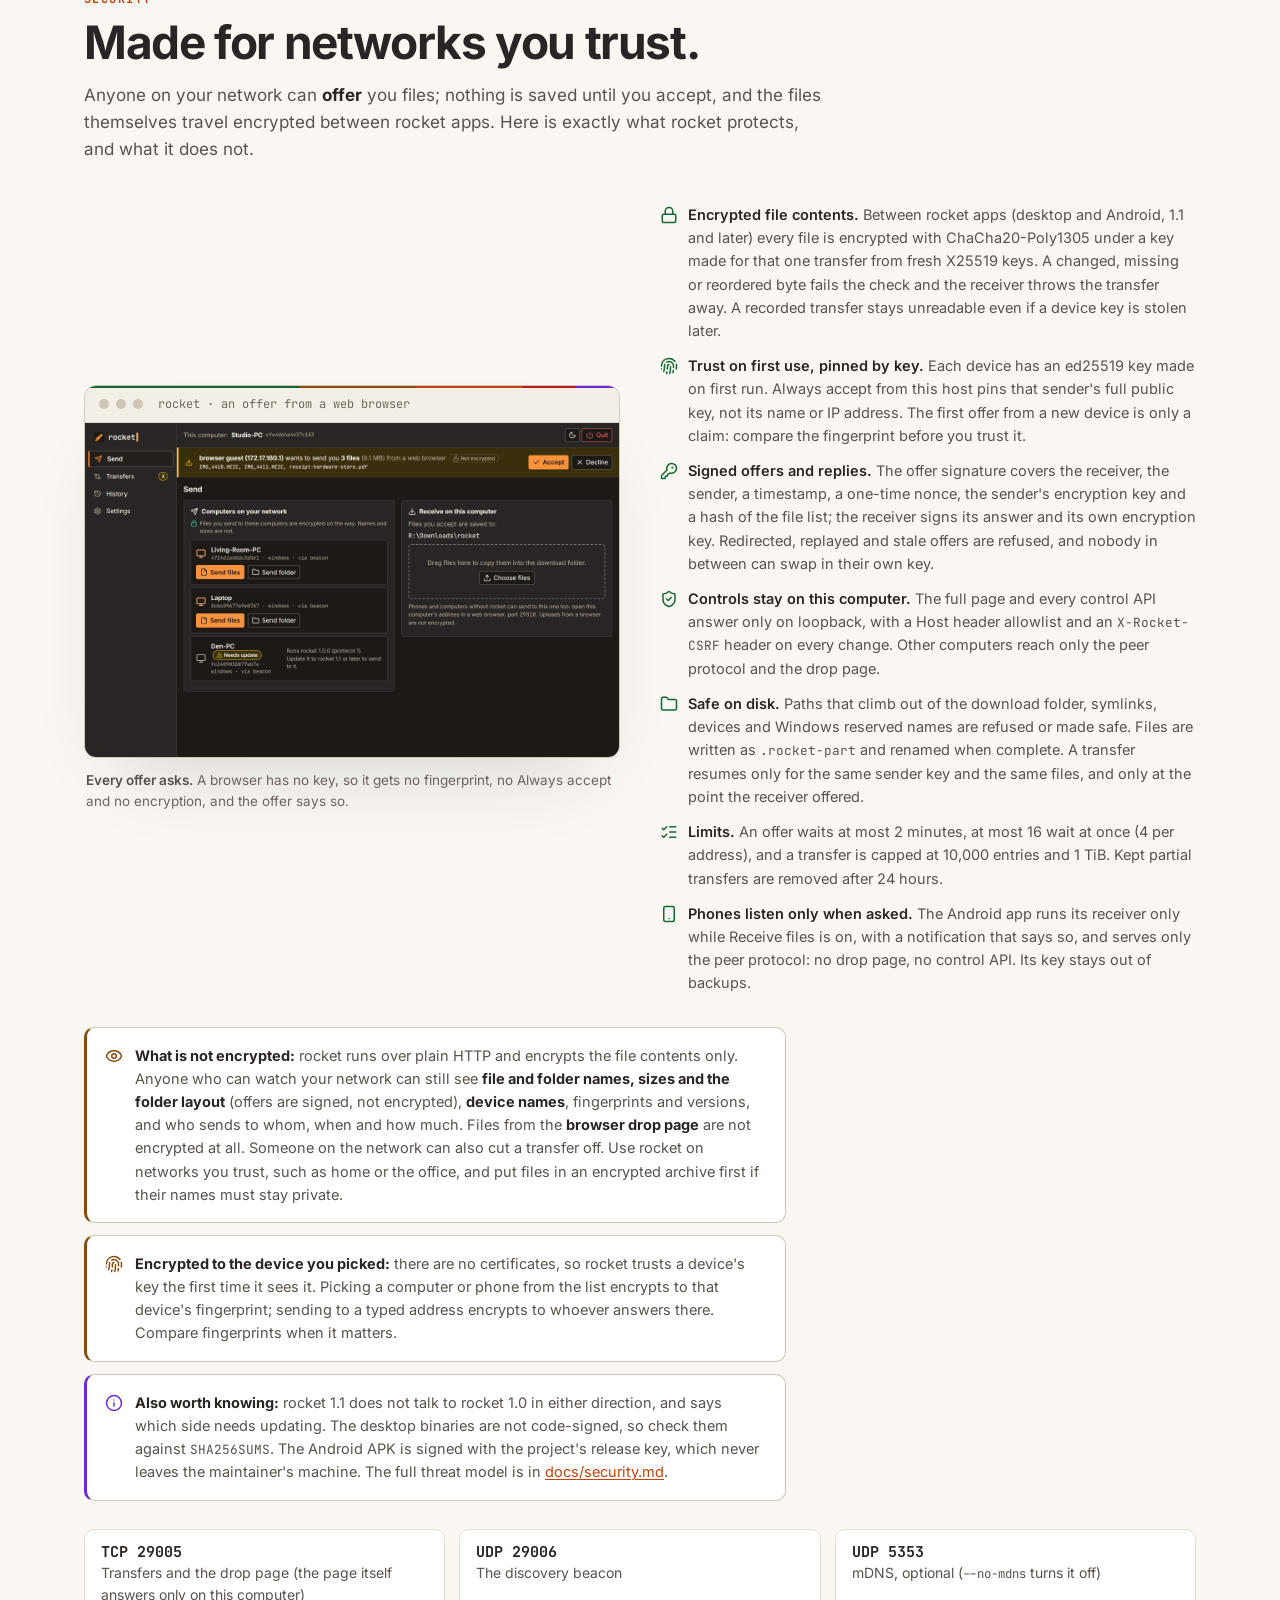
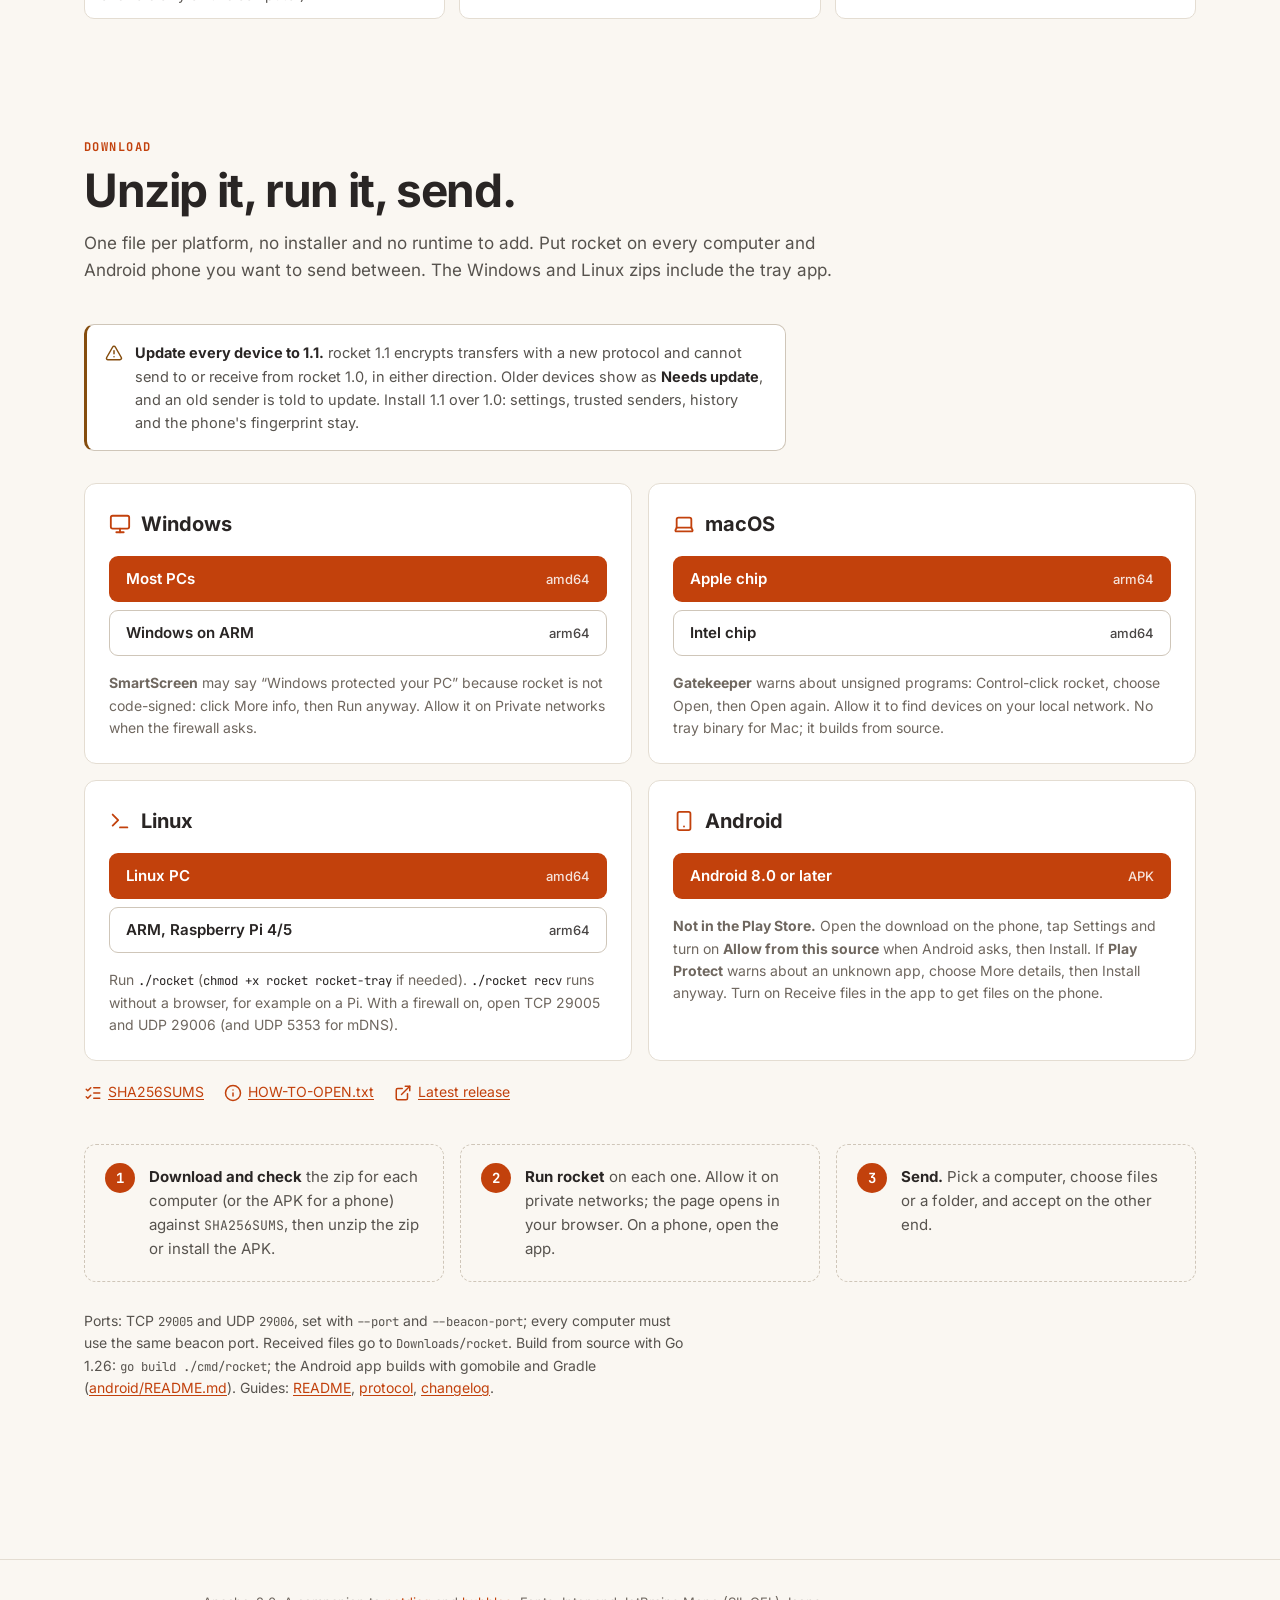
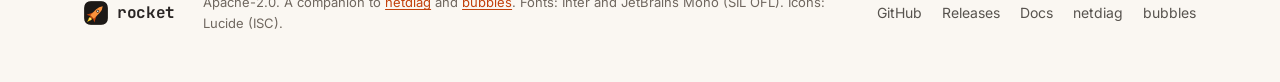
==== commit 65e01465: "fix: pin resumes to the accepted receiver and keep resume state on early failures Review fixes for 1" ====
--- a/site/index.html
+++ b/site/index.html
@@ -116,7 +116,7 @@
         <p class="sub">Wi-Fi drops out, a laptop goes to sleep, someone walks out of range. Once a transfer has been accepted, rocket keeps what already arrived and sends only the rest.</p>
         <ol class="timeline" aria-label="An interrupted transfer, step by step">
           <li class="tick go"><span class="t">sending</span><b>Accepted</b><span>The receiver said yes and the files are on their way, encrypted.</span></li>
-          <li class="tick ask"><span class="t">cut</span><b>Connection lost</b><span>The receiver keeps what arrived as <code>.rocket-part</code> files, for up to 24 hours.</span></li>
+          <li class="tick ask"><span class="t">cut</span><b>Connection lost</b><span>The receiver keeps what arrived for up to 24 hours: whole files under their names, the one in flight as a <code>.rocket-part</code> file.</span></li>
           <li class="tick go"><span class="t">retry</span><b>Reconnecting 1/5</b><span>The sender tries again after 2, 5, 10, 20 and 30 seconds, with a new signed offer.</span></li>
           <li class="tick ok"><span class="t">done</span><b>Carries on</b><span>No second prompt. Only the missing bytes are sent, once the sender has checked that what already arrived still matches its file.</span></li>
         </ol>
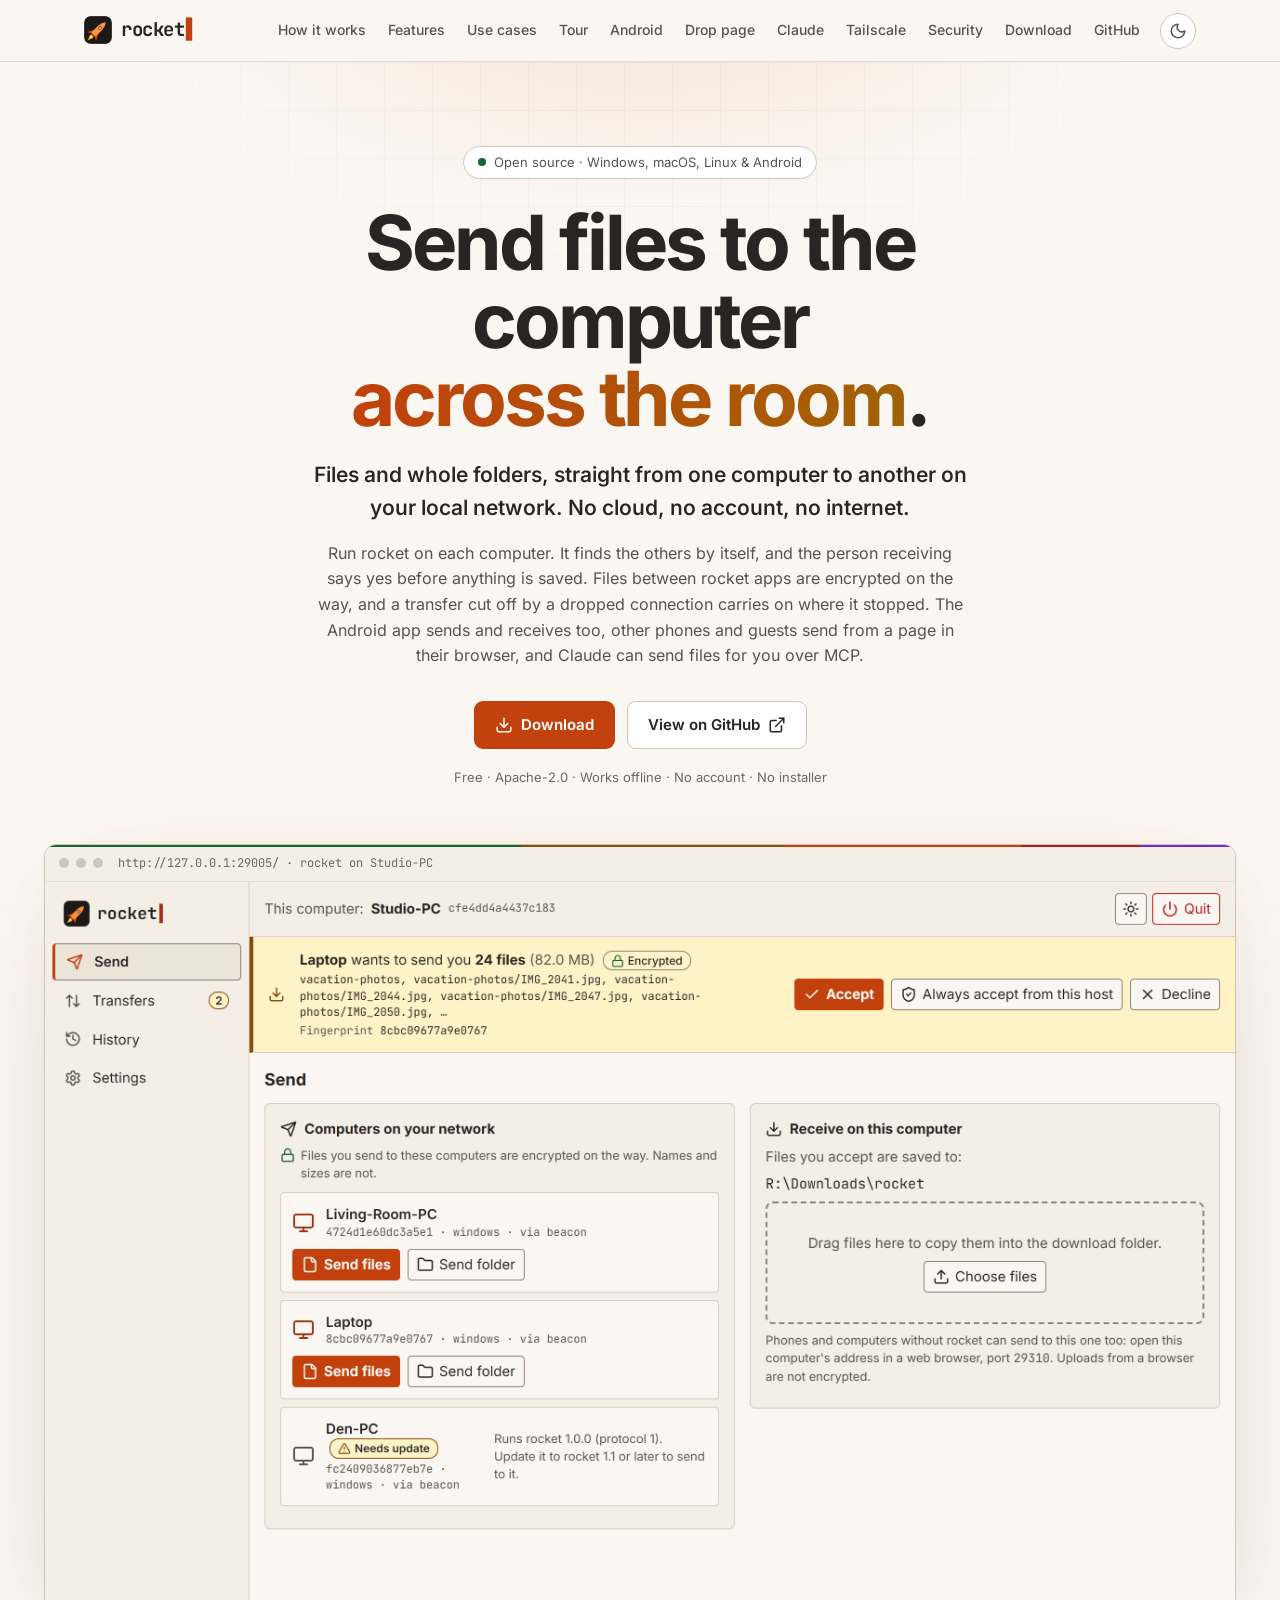
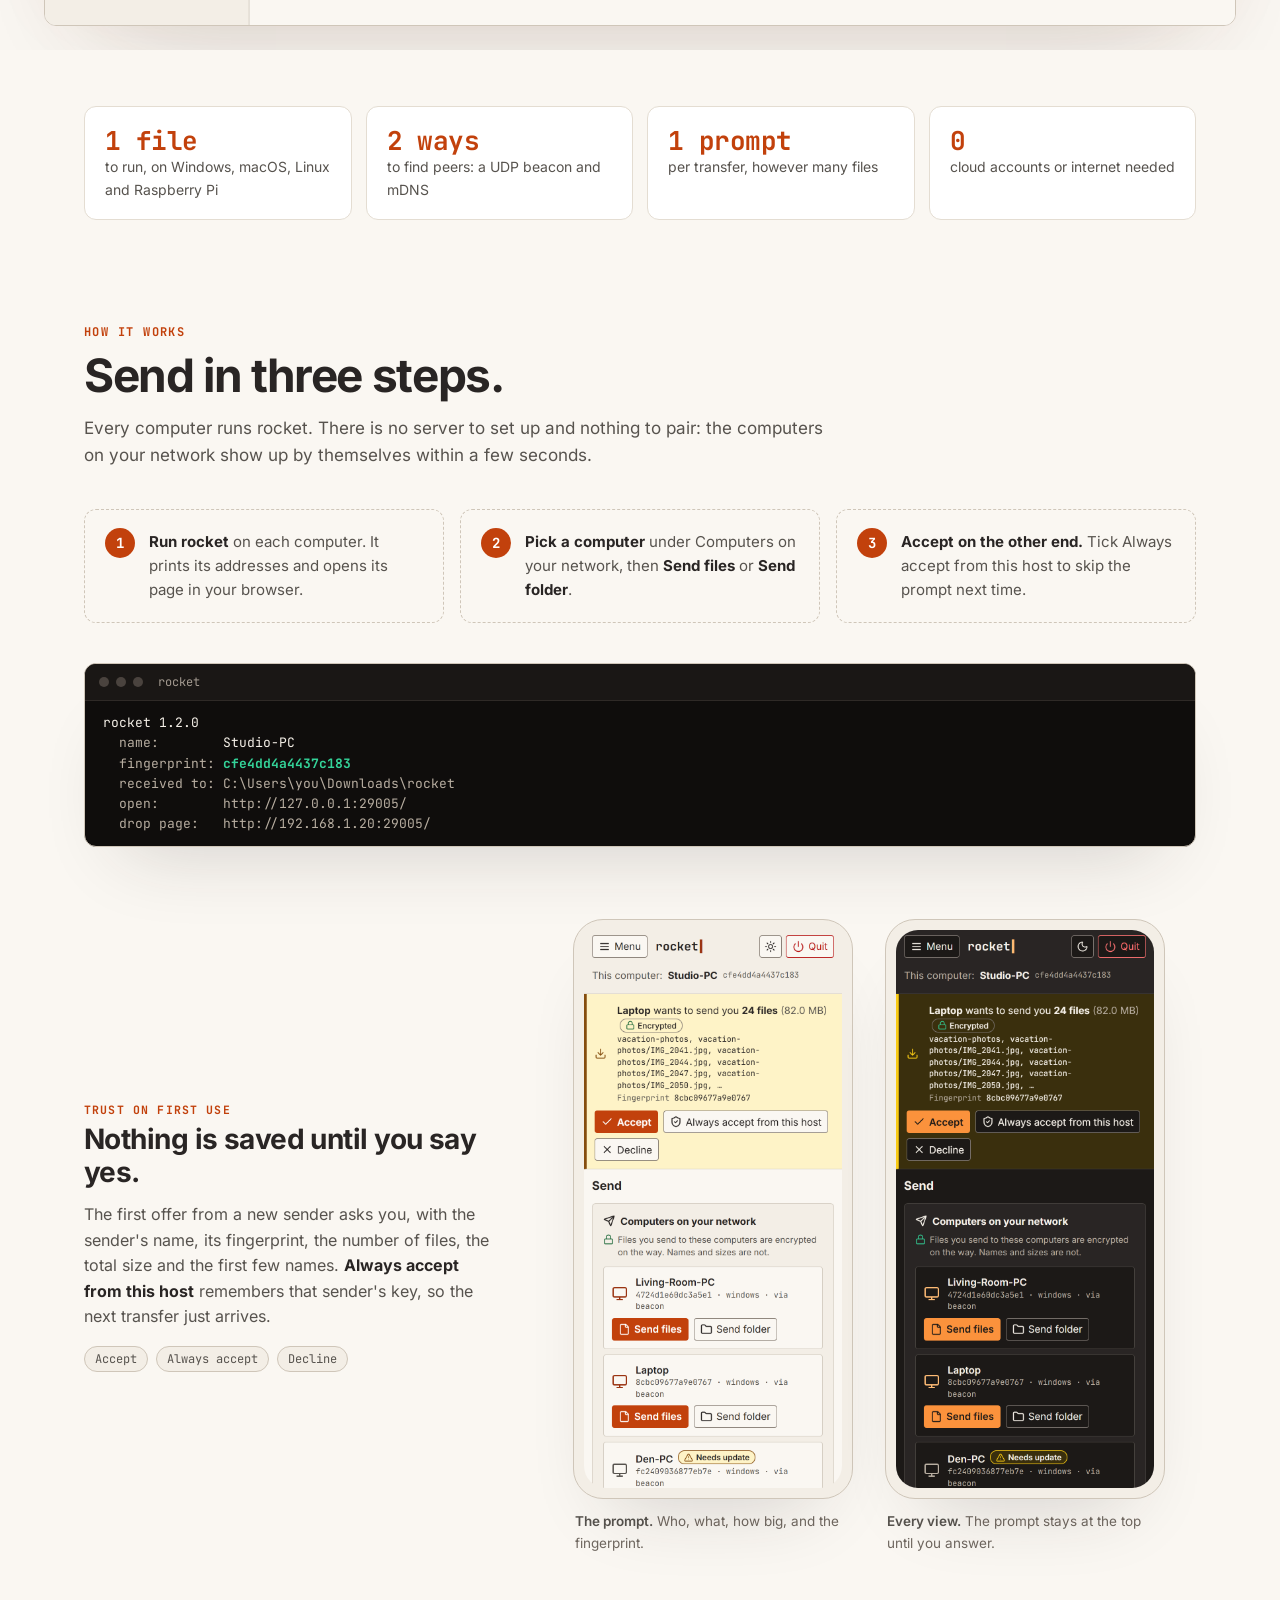
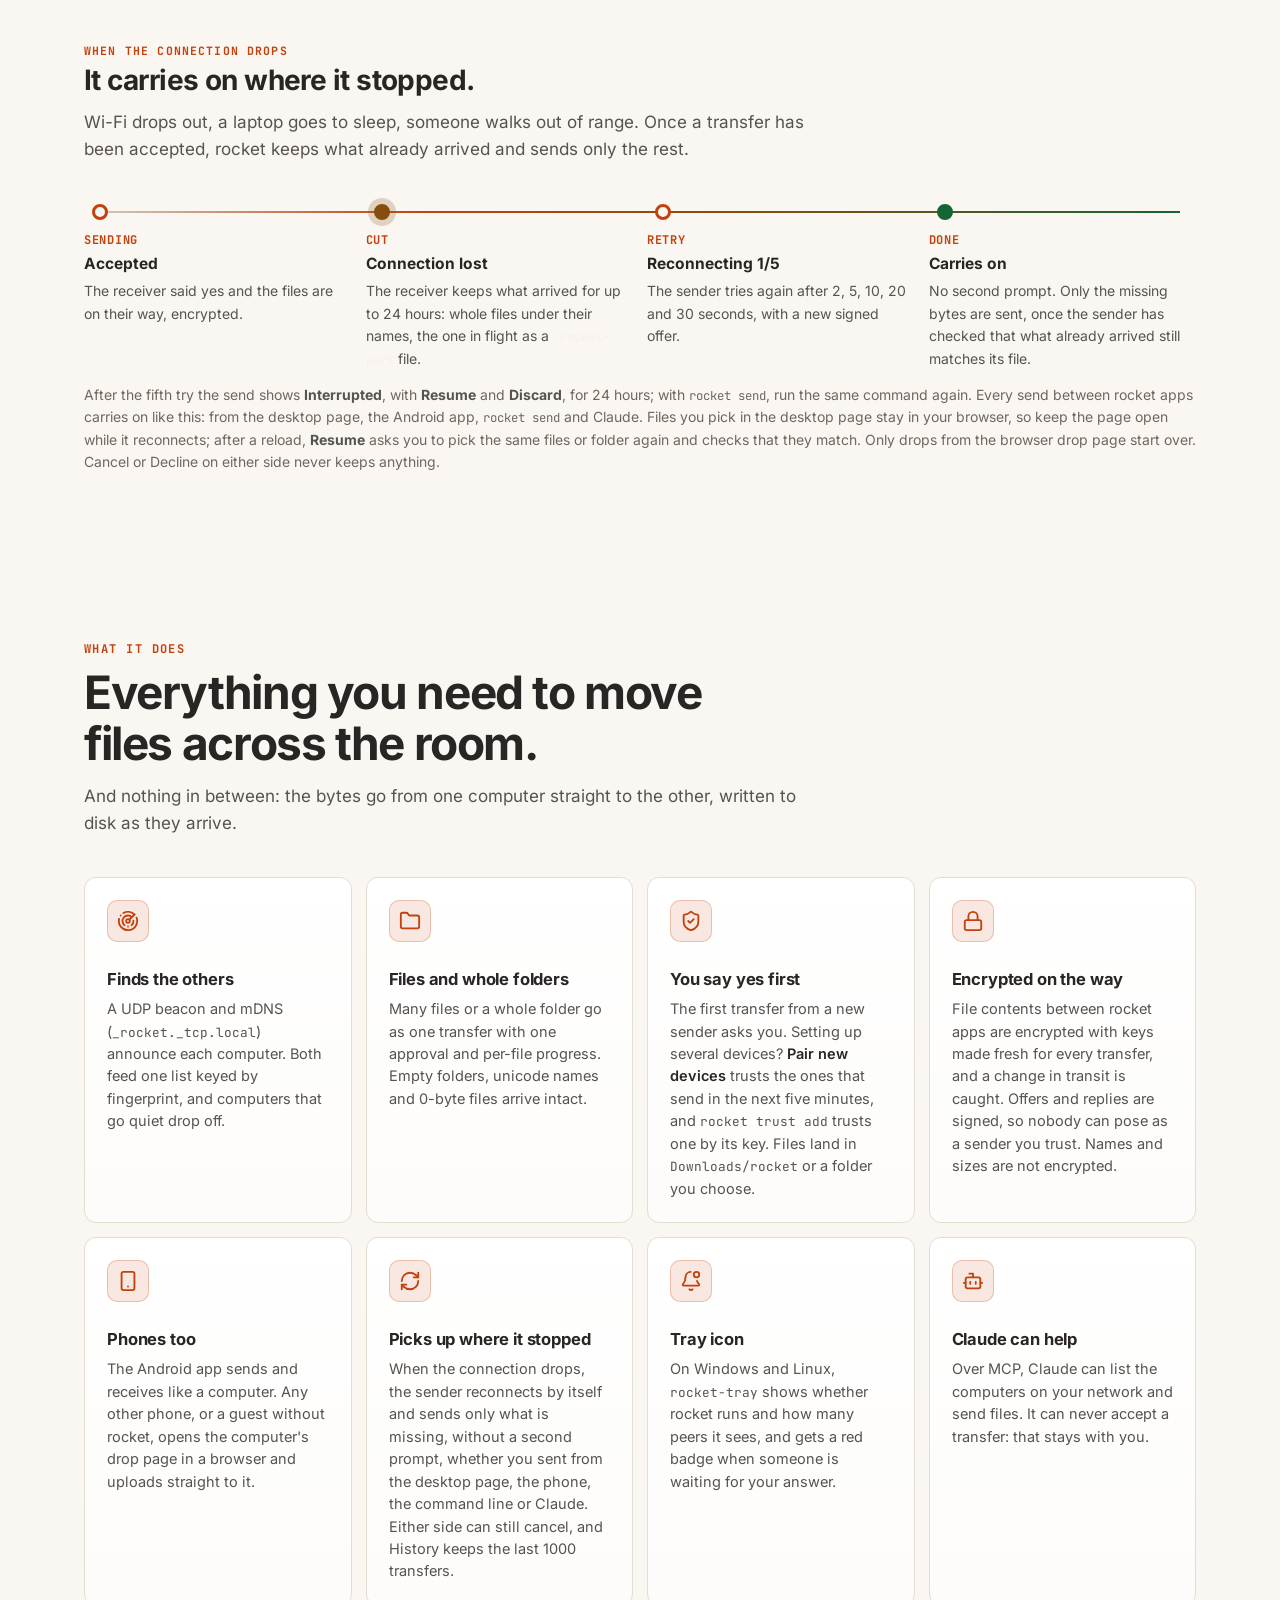
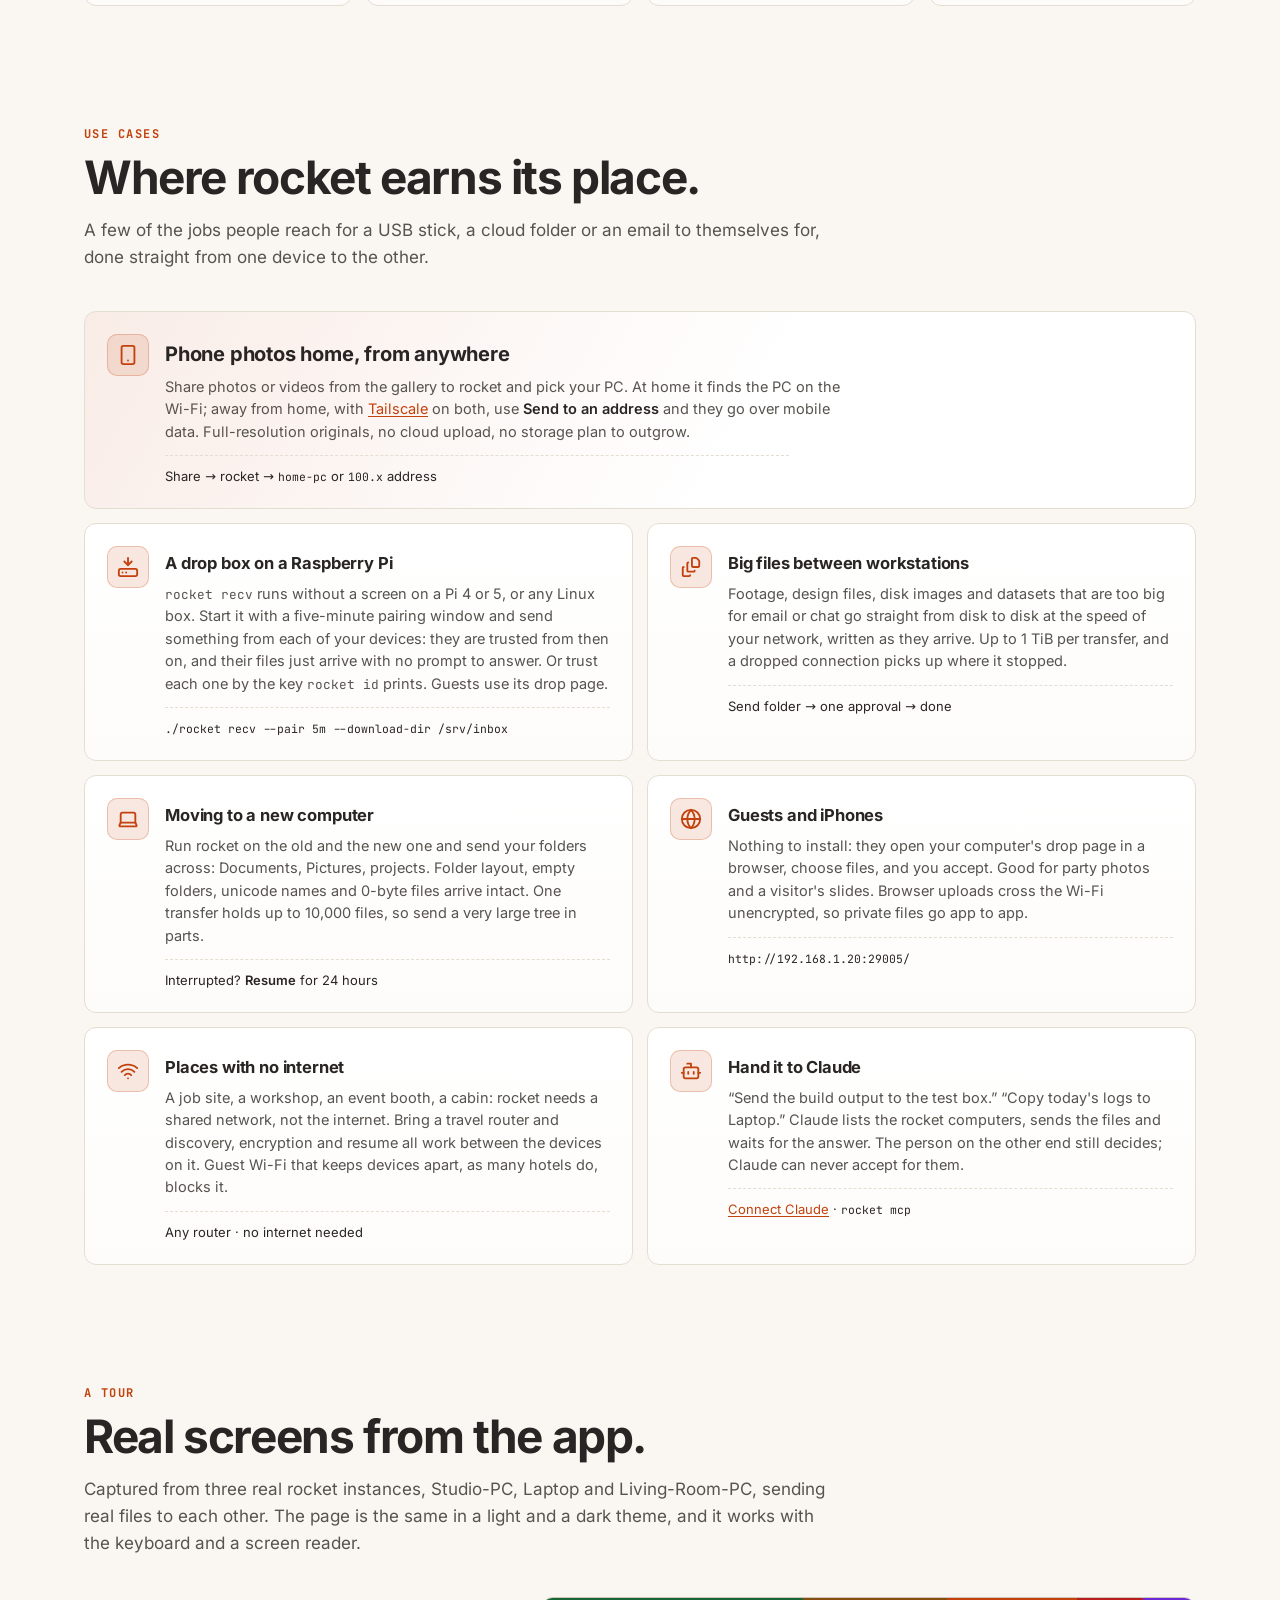
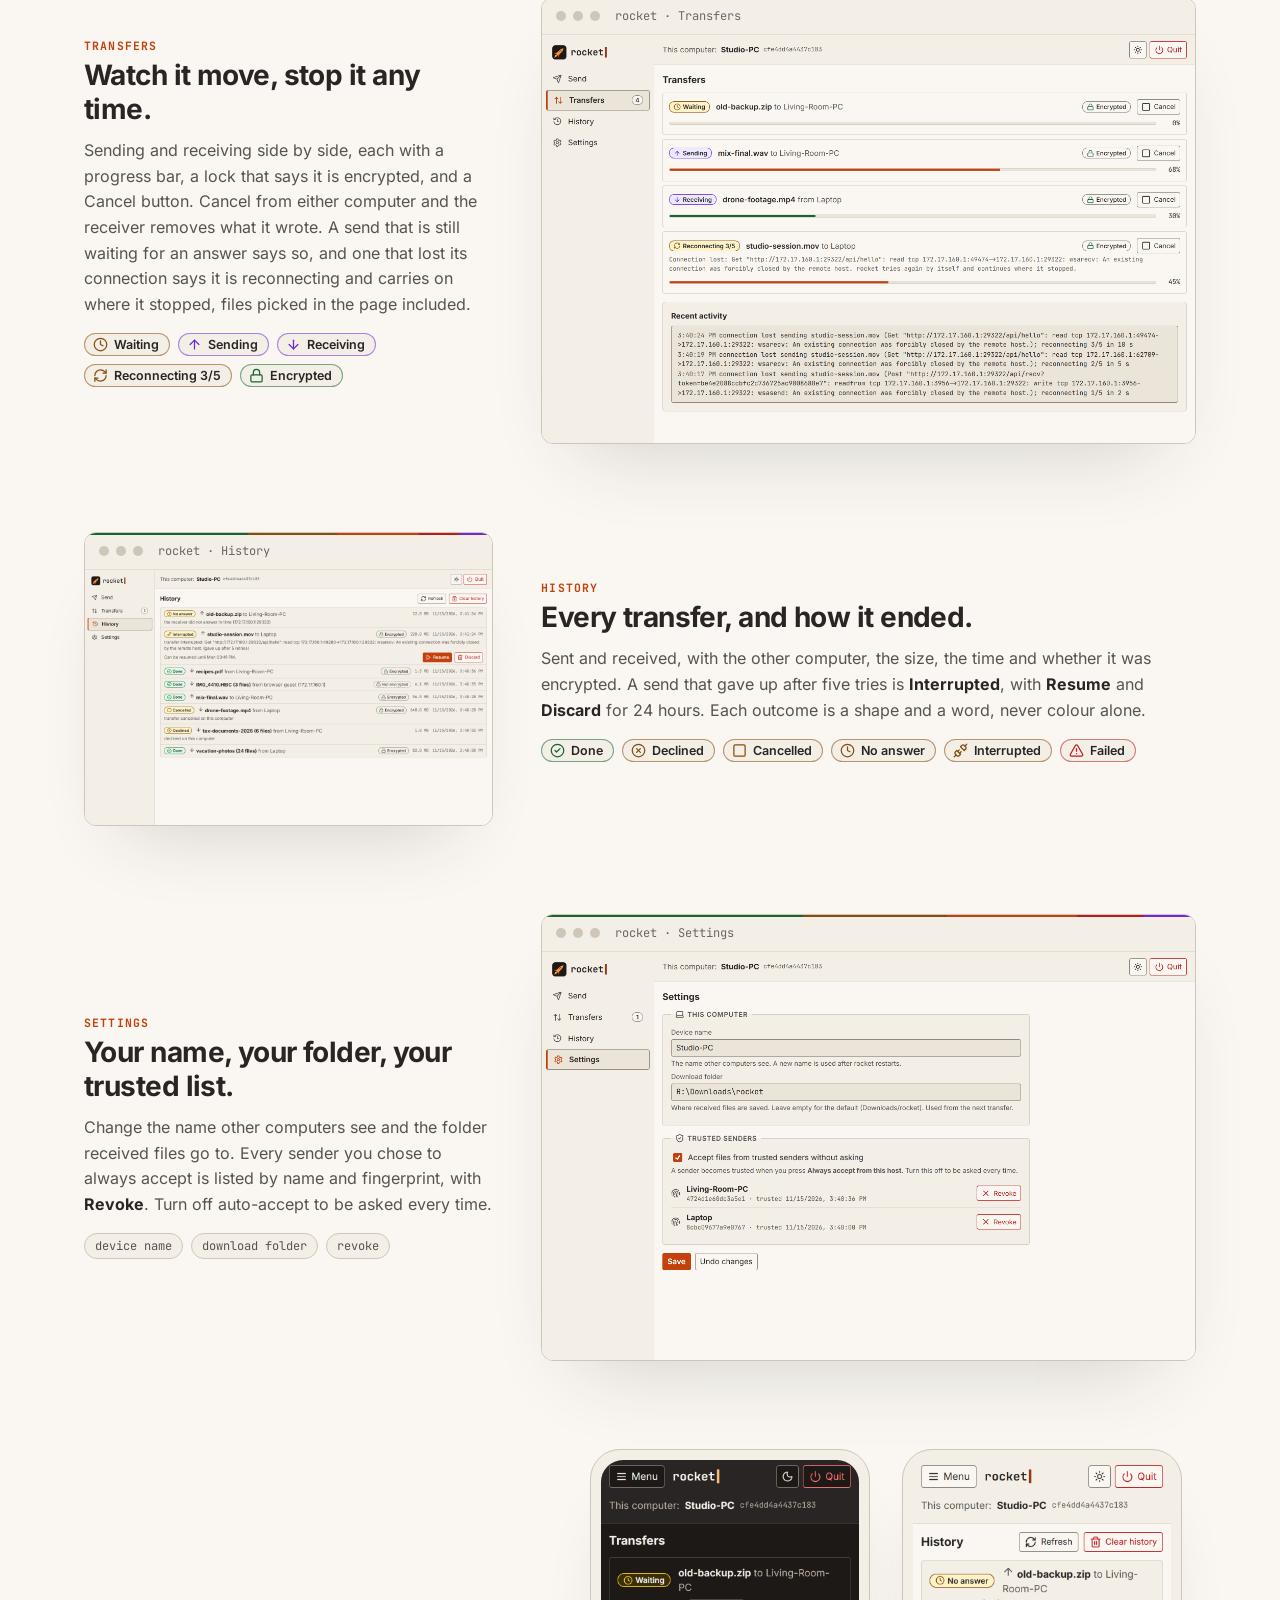
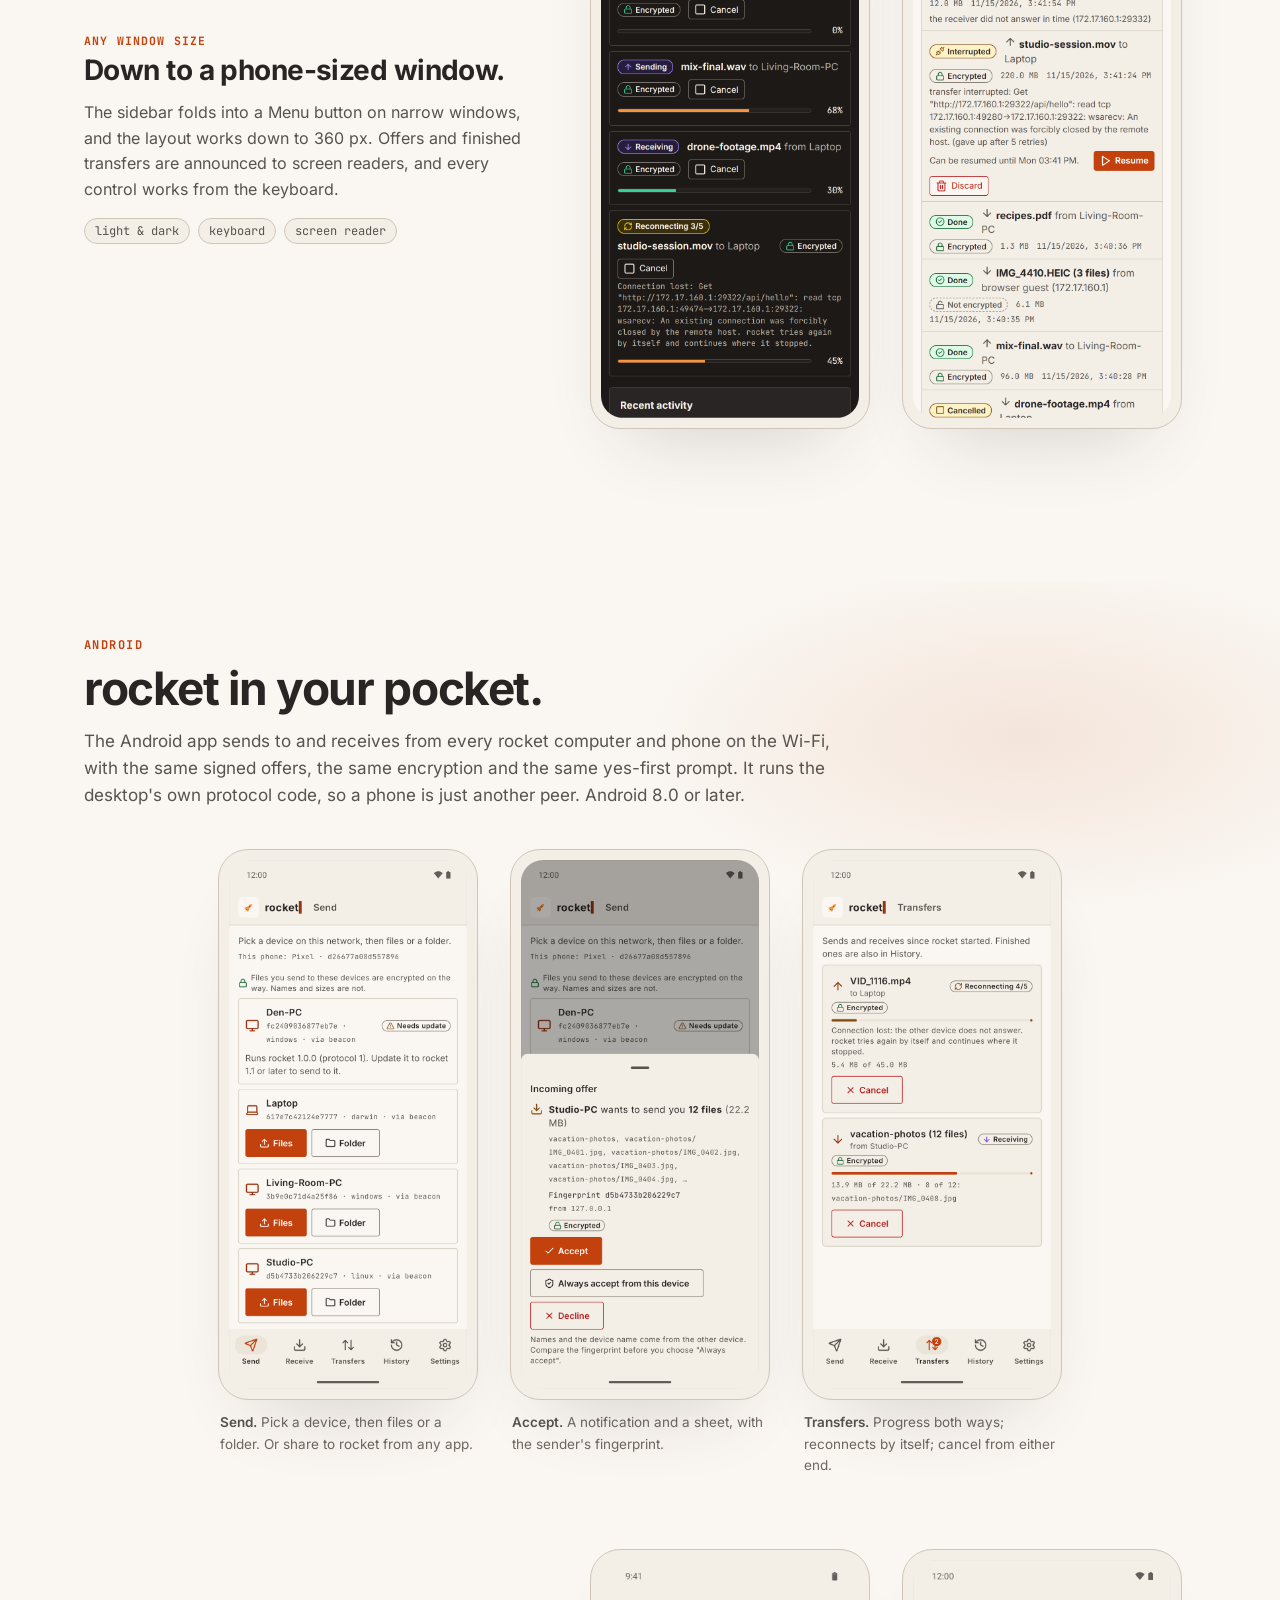
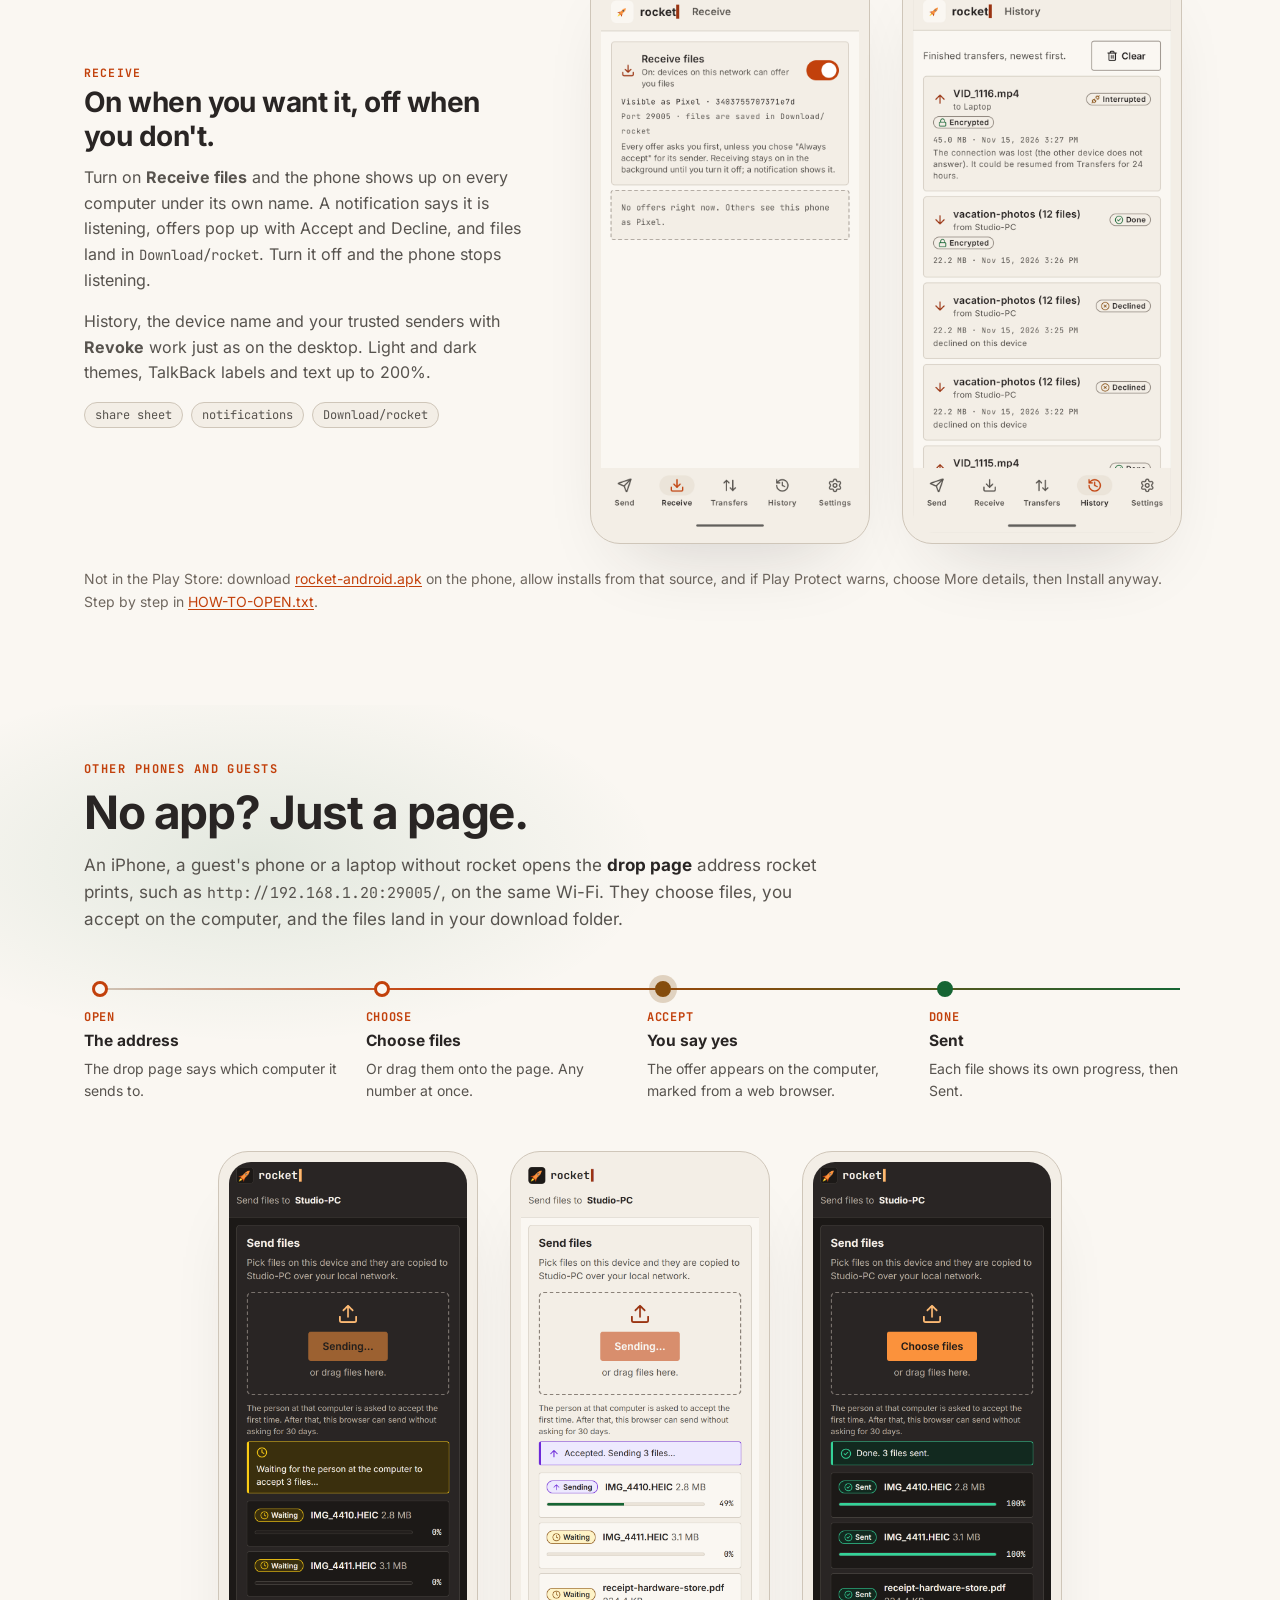
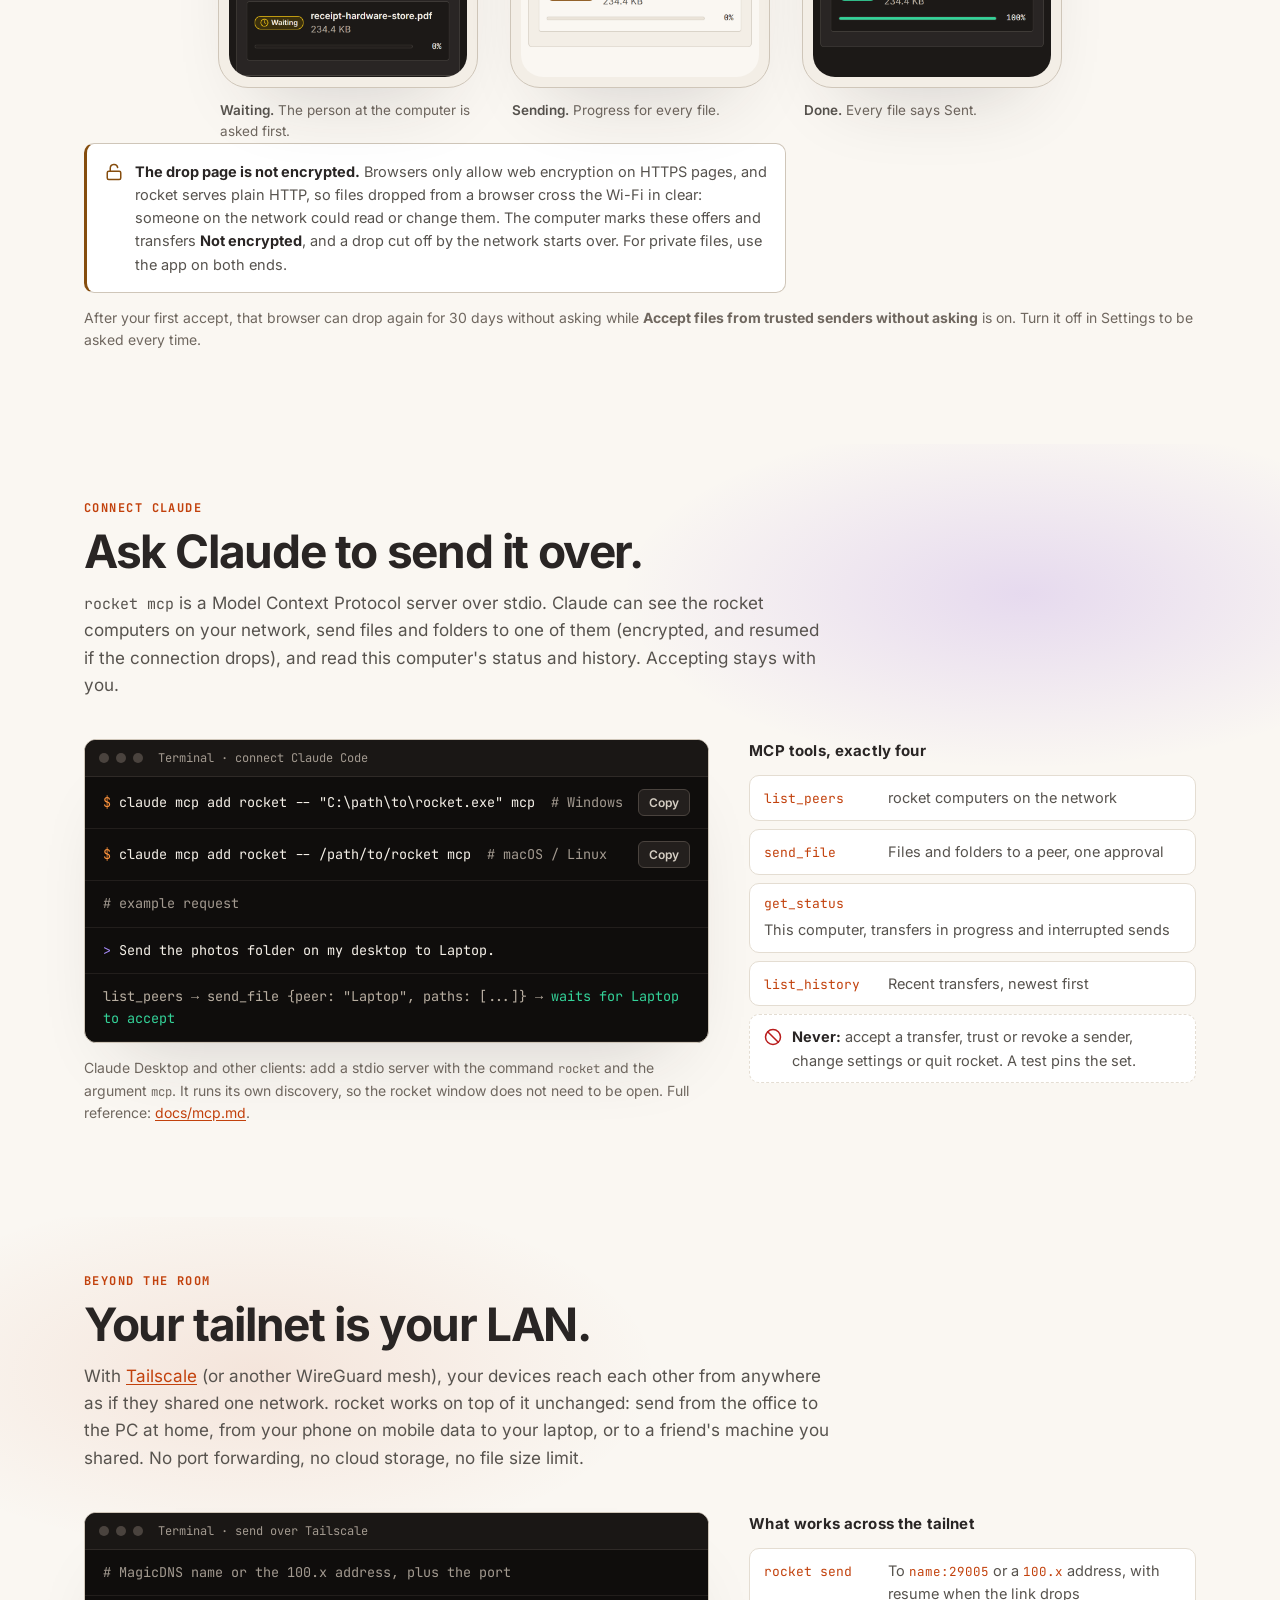
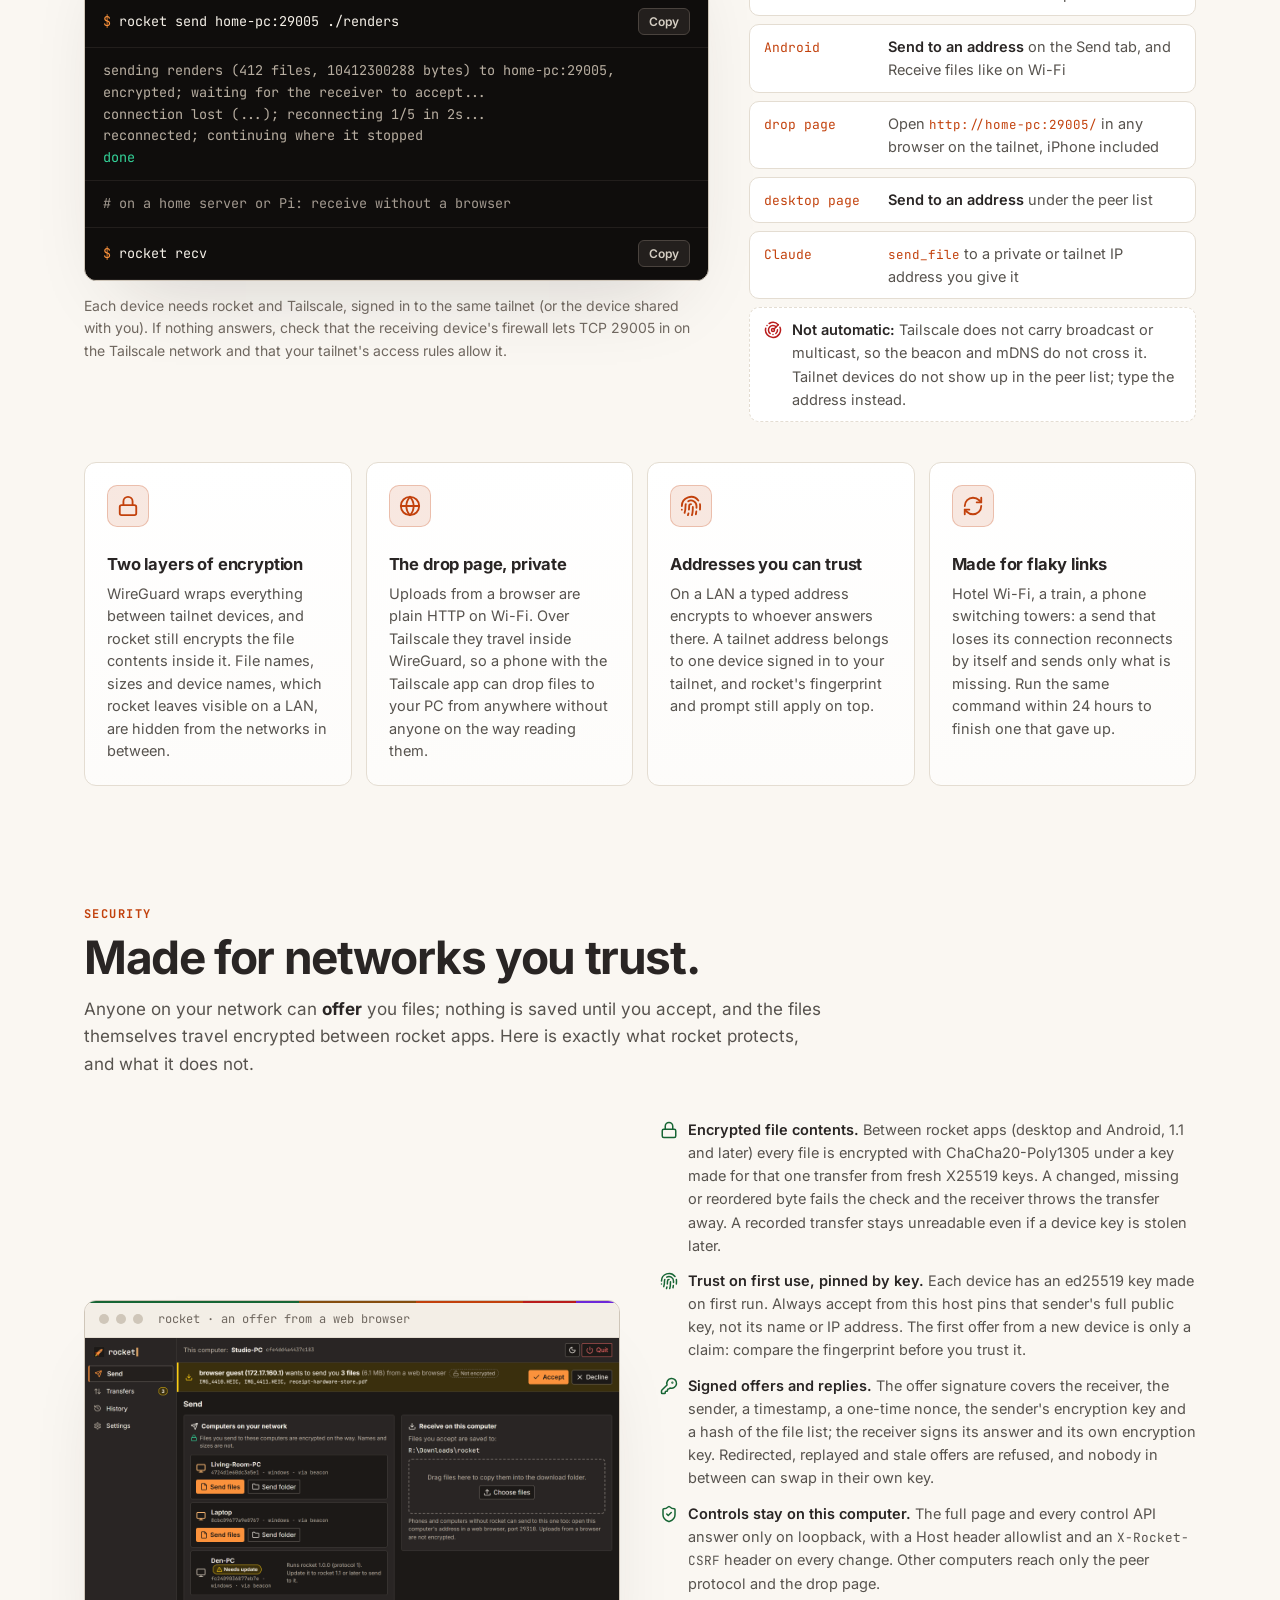
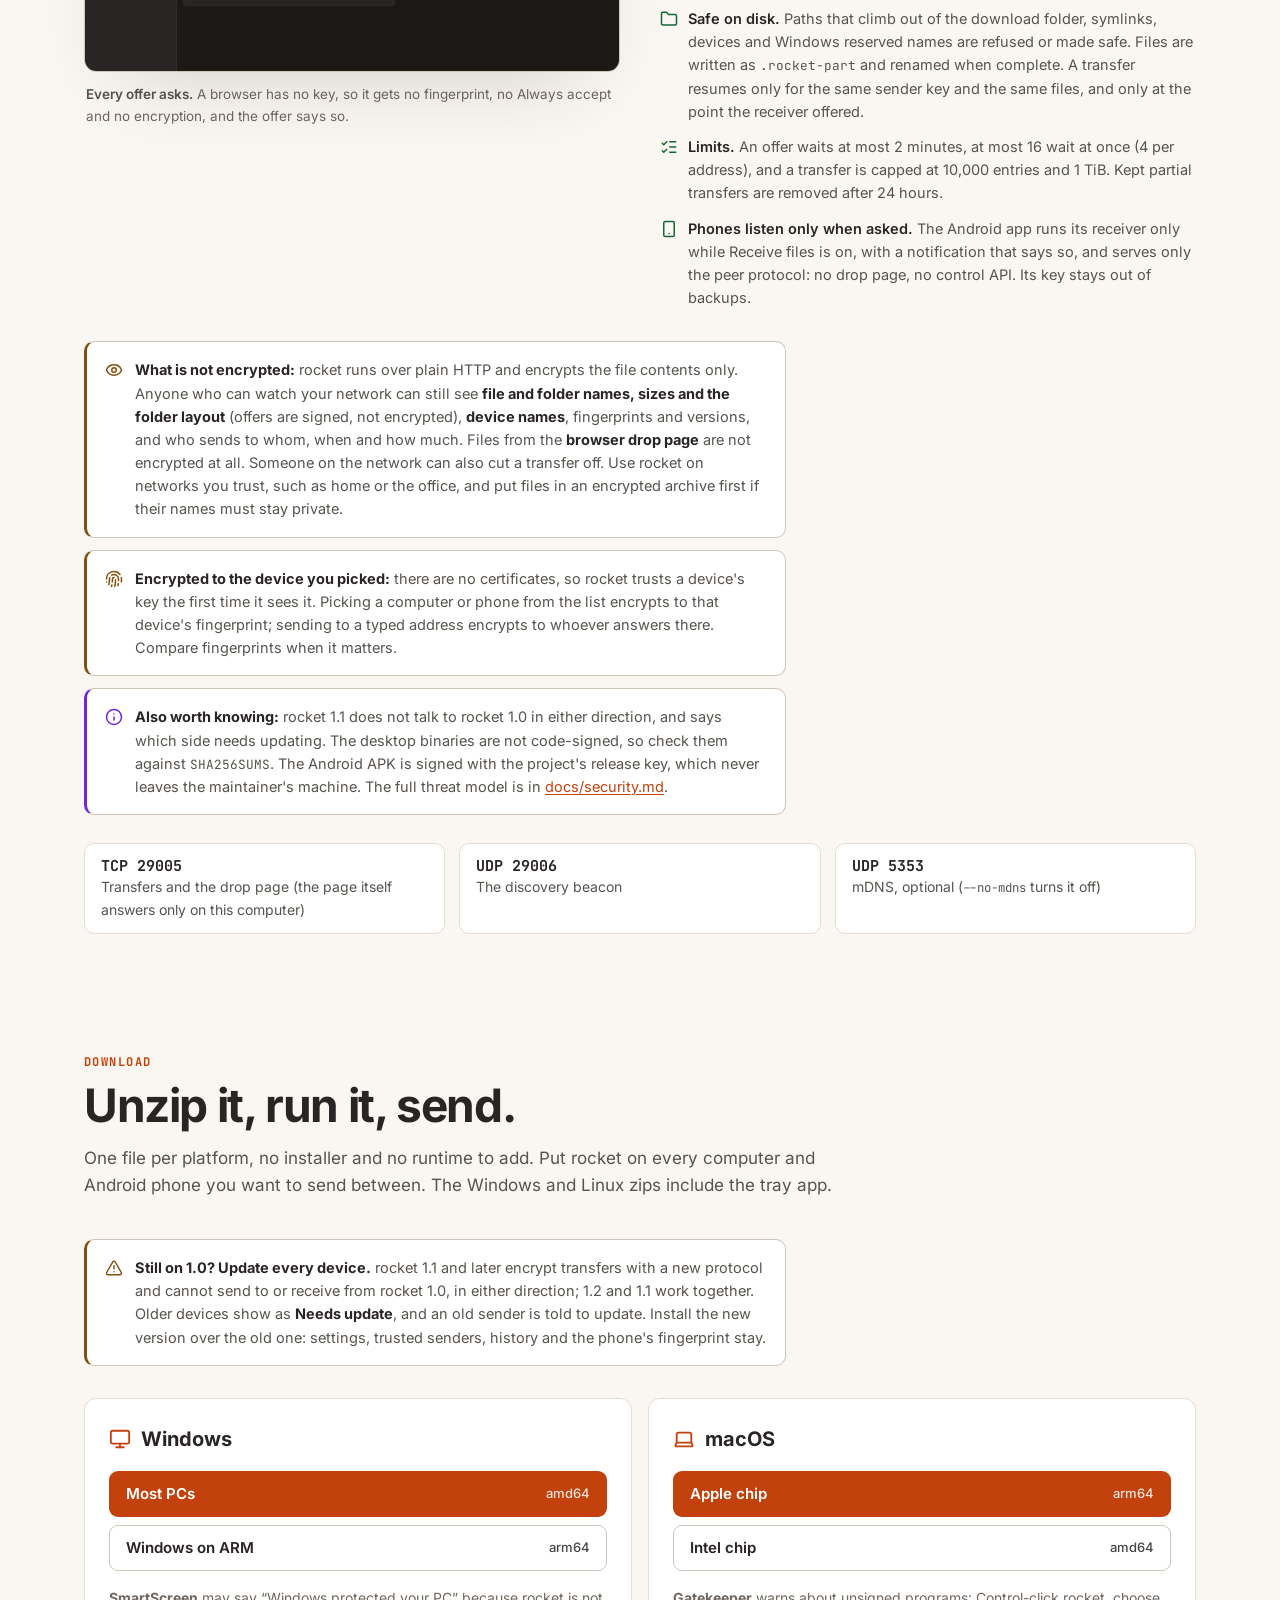
==== commit adae4ad6: "docs: Tailscale, use cases, trust and pairing in the README and site README links the project site a" ====
--- a/site/index.html
+++ b/site/index.html
@@ -26,10 +26,12 @@
     <nav aria-label="Sections">
       <a href="#how">How it works</a>
       <a href="#features">Features</a>
+      <a href="#uses">Use cases</a>
       <a href="#tour">Tour</a>
       <a href="#android">Android</a>
       <a href="#drop">Drop page</a>
       <a href="#claude">Claude</a>
+      <a href="#tailscale">Tailscale</a>
       <a href="#security">Security</a>
       <a href="#download" class="persist">Download</a>
       <a href="https://github.com/donaldsteele/rocket" class="persist">GitHub</a>
@@ -86,7 +88,7 @@
       </ol>
       <div class="term console">
         <div class="chrome"><span class="dot"></span><span class="dot"></span><span class="dot"></span><span class="title">rocket</span></div>
-        <div class="out" tabindex="0" role="region" aria-label="What rocket prints when it starts"><code><span class="hl">rocket 1.1.0</span>
+        <div class="out" tabindex="0" role="region" aria-label="What rocket prints when it starts"><code><span class="hl">rocket 1.2.0</span>
   name:        <span class="hl">Studio-PC</span>
   fingerprint: <span class="ok">cfe4dd4a4437c183</span>
   received to: C:\Users\you\Downloads\rocket
@@ -133,12 +135,78 @@
       <div class="cards">
         <article class="card"><svg class="ico" aria-hidden="true"><use href="assets/icons.svg#i-radar"></use></svg><h3>Finds the others</h3><p>A UDP beacon and mDNS (<code>_rocket._tcp.local</code>) announce each computer. Both feed one list keyed by fingerprint, and computers that go quiet drop off.</p></article>
         <article class="card"><svg class="ico" aria-hidden="true"><use href="assets/icons.svg#i-folder"></use></svg><h3>Files and whole folders</h3><p>Many files or a whole folder go as one transfer with one approval and per-file progress. Empty folders, unicode names and 0-byte files arrive intact.</p></article>
-        <article class="card"><svg class="ico" aria-hidden="true"><use href="assets/icons.svg#i-shield-check"></use></svg><h3>You say yes first</h3><p>The first transfer from a new sender asks you. Received files land in <code>Downloads/rocket</code>, or any folder you choose in Settings.</p></article>
+        <article class="card"><svg class="ico" aria-hidden="true"><use href="assets/icons.svg#i-shield-check"></use></svg><h3>You say yes first</h3><p>The first transfer from a new sender asks you. Setting up several devices? <b>Pair new devices</b> trusts the ones that send in the next five minutes, and <code>rocket trust add</code> trusts one by its key. Files land in <code>Downloads/rocket</code> or a folder you choose.</p></article>
         <article class="card"><svg class="ico" aria-hidden="true"><use href="assets/icons.svg#i-lock"></use></svg><h3>Encrypted on the way</h3><p>File contents between rocket apps are encrypted with keys made fresh for every transfer, and a change in transit is caught. Offers and replies are signed, so nobody can pose as a sender you trust. Names and sizes are not encrypted.</p></article>
         <article class="card"><svg class="ico" aria-hidden="true"><use href="assets/icons.svg#i-smartphone"></use></svg><h3>Phones too</h3><p>The Android app sends and receives like a computer. Any other phone, or a guest without rocket, opens the computer's drop page in a browser and uploads straight to it.</p></article>
         <article class="card"><svg class="ico" aria-hidden="true"><use href="assets/icons.svg#i-refresh-cw"></use></svg><h3>Picks up where it stopped</h3><p>When the connection drops, the sender reconnects by itself and sends only what is missing, without a second prompt, whether you sent from the desktop page, the phone, the command line or Claude. Either side can still cancel, and History keeps the last 1000 transfers.</p></article>
         <article class="card"><svg class="ico" aria-hidden="true"><use href="assets/icons.svg#i-bell-dot"></use></svg><h3>Tray icon</h3><p>On Windows and Linux, <code>rocket-tray</code> shows whether rocket runs and how many peers it sees, and gets a red badge when someone is waiting for your answer.</p></article>
         <article class="card"><svg class="ico" aria-hidden="true"><use href="assets/icons.svg#i-bot"></use></svg><h3>Claude can help</h3><p>Over MCP, Claude can list the computers on your network and send files. It can never accept a transfer: that stays with you.</p></article>
+      </div>
+    </div>
+  </section>
+
+  <section class="band uses-band" id="uses">
+    <div class="wrap">
+      <p class="eyebrow">Use cases</p>
+      <h2>Where rocket earns its place.</h2>
+      <p class="sub">A few of the jobs people reach for a USB stick, a cloud folder or an email to themselves for, done straight from one device to the other.</p>
+      <div class="uses">
+        <article class="use wide">
+          <svg class="ico" aria-hidden="true"><use href="assets/icons.svg#i-smartphone"></use></svg>
+          <div>
+            <h3>Phone photos home, from anywhere</h3>
+            <p>Share photos or videos from the gallery to rocket and pick your PC. At home it finds the PC on the Wi-Fi; away from home, with <a href="#tailscale">Tailscale</a> on both, use <b>Send to an address</b> and they go over mobile data. Full-resolution originals, no cloud upload, no storage plan to outgrow.</p>
+            <p class="how">Share → rocket → <code>home-pc</code> or <code>100.x</code> address</p>
+          </div>
+        </article>
+        <article class="use">
+          <svg class="ico" aria-hidden="true"><use href="assets/icons.svg#i-hard-drive-download"></use></svg>
+          <div>
+            <h3>A drop box on a Raspberry Pi</h3>
+            <p><code>rocket recv</code> runs without a screen on a Pi 4 or 5, or any Linux box. Start it with a five-minute pairing window and send something from each of your devices: they are trusted from then on, and their files just arrive with no prompt to answer. Or trust each one by the key <code>rocket id</code> prints. Guests use its drop page.</p>
+            <p class="how"><code>./rocket recv --pair 5m --download-dir /srv/inbox</code></p>
+          </div>
+        </article>
+        <article class="use">
+          <svg class="ico" aria-hidden="true"><use href="assets/icons.svg#i-file-stack"></use></svg>
+          <div>
+            <h3>Big files between workstations</h3>
+            <p>Footage, design files, disk images and datasets that are too big for email or chat go straight from disk to disk at the speed of your network, written as they arrive. Up to 1 TiB per transfer, and a dropped connection picks up where it stopped.</p>
+            <p class="how">Send folder → one approval → done</p>
+          </div>
+        </article>
+        <article class="use">
+          <svg class="ico" aria-hidden="true"><use href="assets/icons.svg#i-laptop"></use></svg>
+          <div>
+            <h3>Moving to a new computer</h3>
+            <p>Run rocket on the old and the new one and send your folders across: Documents, Pictures, projects. Folder layout, empty folders, unicode names and 0-byte files arrive intact. One transfer holds up to 10,000 files, so send a very large tree in parts.</p>
+            <p class="how">Interrupted? <b>Resume</b> for 24 hours</p>
+          </div>
+        </article>
+        <article class="use">
+          <svg class="ico" aria-hidden="true"><use href="assets/icons.svg#i-globe"></use></svg>
+          <div>
+            <h3>Guests and iPhones</h3>
+            <p>Nothing to install: they open your computer's drop page in a browser, choose files, and you accept. Good for party photos and a visitor's slides. Browser uploads cross the Wi-Fi unencrypted, so private files go app to app.</p>
+            <p class="how"><code>http://192.168.1.20:29005/</code></p>
+          </div>
+        </article>
+        <article class="use">
+          <svg class="ico" aria-hidden="true"><use href="assets/icons.svg#i-wifi"></use></svg>
+          <div>
+            <h3>Places with no internet</h3>
+            <p>A job site, a workshop, an event booth, a cabin: rocket needs a shared network, not the internet. Bring a travel router and discovery, encryption and resume all work between the devices on it. Guest Wi-Fi that keeps devices apart, as many hotels do, blocks it.</p>
+            <p class="how">Any router · no internet needed</p>
+          </div>
+        </article>
+        <article class="use">
+          <svg class="ico" aria-hidden="true"><use href="assets/icons.svg#i-bot"></use></svg>
+          <div>
+            <h3>Hand it to Claude</h3>
+            <p>“Send the build output to the test box.” “Copy today's logs to Laptop.” Claude lists the rocket computers, sends the files and waits for the answer. The person on the other end still decides; Claude can never accept for them.</p>
+            <p class="how"><a href="#claude">Connect Claude</a> · <code>rocket mcp</code></p>
+          </div>
+        </article>
       </div>
     </div>
   </section>
@@ -331,6 +399,47 @@
     </div>
   </section>
 
+  <section class="band tailnet-band" id="tailscale">
+    <div class="wrap">
+      <p class="eyebrow">Beyond the room</p>
+      <h2>Your tailnet is your LAN.</h2>
+      <p class="sub">With <a href="https://tailscale.com/">Tailscale</a> (or another WireGuard mesh), your devices reach each other from anywhere as if they shared one network. rocket works on top of it unchanged: send from the office to the PC at home, from your phone on mobile data to your laptop, or to a friend's machine you shared. No port forwarding, no cloud storage, no file size limit.</p>
+      <div class="split">
+        <div>
+          <div class="term">
+            <div class="chrome"><span class="dot"></span><span class="dot"></span><span class="dot"></span><span class="title">Terminal · send over Tailscale</span></div>
+            <div class="out ask"><code><span class="cmt"># MagicDNS name or the 100.x address, plus the port</span></code></div>
+            <div class="cmd"><code><span class="prompt">$</span>rocket send home-pc:29005 ./renders</code><button type="button" class="copybtn" data-copy="rocket send home-pc:29005 ./renders" aria-label="Copy the send command">Copy</button></div>
+            <div class="out"><code>sending renders (412 files, 10412300288 bytes) to home-pc:29005, encrypted; waiting for the receiver to accept...
+connection lost (...); reconnecting 1/5 in 2s...
+reconnected; continuing where it stopped
+<span class="ok">done</span></code></div>
+            <div class="out ask"><code><span class="cmt"># on a home server or Pi: receive without a browser</span></code></div>
+            <div class="cmd"><code><span class="prompt">$</span>rocket recv</code><button type="button" class="copybtn" data-copy="rocket recv" aria-label="Copy the receive command">Copy</button></div>
+          </div>
+          <p class="note">Each device needs rocket and Tailscale, signed in to the same tailnet (or the device shared with you). If nothing answers, check that the receiving device's firewall lets TCP 29005 in on the Tailscale network and that your tailnet's access rules allow it.</p>
+        </div>
+        <div>
+          <h3 class="minor">What works across the tailnet</h3>
+          <ul class="plays">
+            <li><code>rocket send</code><span>To <code>name:29005</code> or a <code>100.x</code> address, with resume when the link drops</span></li>
+            <li><code>Android</code><span><b>Send to an address</b> on the Send tab, and Receive files like on Wi-Fi</span></li>
+            <li><code>drop page</code><span>Open <code>http://home-pc:29005/</code> in any browser on the tailnet, iPhone included</span></li>
+            <li><code>desktop page</code><span><b>Send to an address</b> under the peer list</span></li>
+            <li><code>Claude</code><span><code>send_file</code> to a private or tailnet IP address you give it</span></li>
+            <li class="never"><svg class="ico" aria-hidden="true"><use href="assets/icons.svg#i-radar"></use></svg><span><b>Not automatic:</b> Tailscale does not carry broadcast or multicast, so the beacon and mDNS do not cross it. Tailnet devices do not show up in the peer list; type the address instead.</span></li>
+          </ul>
+        </div>
+      </div>
+      <div class="cards tailnet-cards">
+        <article class="card"><svg class="ico" aria-hidden="true"><use href="assets/icons.svg#i-lock"></use></svg><h3>Two layers of encryption</h3><p>WireGuard wraps everything between tailnet devices, and rocket still encrypts the file contents inside it. File names, sizes and device names, which rocket leaves visible on a LAN, are hidden from the networks in between.</p></article>
+        <article class="card"><svg class="ico" aria-hidden="true"><use href="assets/icons.svg#i-globe"></use></svg><h3>The drop page, private</h3><p>Uploads from a browser are plain HTTP on Wi-Fi. Over Tailscale they travel inside WireGuard, so a phone with the Tailscale app can drop files to your PC from anywhere without anyone on the way reading them.</p></article>
+        <article class="card"><svg class="ico" aria-hidden="true"><use href="assets/icons.svg#i-fingerprint-pattern"></use></svg><h3>Addresses you can trust</h3><p>On a LAN a typed address encrypts to whoever answers there. A tailnet address belongs to one device signed in to your tailnet, and rocket's fingerprint and prompt still apply on top.</p></article>
+        <article class="card"><svg class="ico" aria-hidden="true"><use href="assets/icons.svg#i-refresh-cw"></use></svg><h3>Made for flaky links</h3><p>Hotel Wi-Fi, a train, a phone switching towers: a send that loses its connection reconnects by itself and sends only what is missing. Run the same command within 24 hours to finish one that gave up.</p></article>
+      </div>
+    </div>
+  </section>
+
   <section class="band" id="security">
     <div class="wrap">
       <p class="eyebrow">Security</p>
@@ -366,7 +475,7 @@
       <p class="eyebrow">Download</p>
       <h2>Unzip it, run it, send.</h2>
       <p class="sub">One file per platform, no installer and no runtime to add. Put rocket on every computer and Android phone you want to send between. The Windows and Linux zips include the tray app.</p>
-      <p class="honest warn"><svg class="ico" aria-hidden="true"><use href="assets/icons.svg#i-triangle-alert"></use></svg><span><b>Update every device to 1.1.</b> rocket 1.1 encrypts transfers with a new protocol and cannot send to or receive from rocket 1.0, in either direction. Older devices show as <b>Needs update</b>, and an old sender is told to update. Install 1.1 over 1.0: settings, trusted senders, history and the phone's fingerprint stay.</span></p>
+      <p class="honest warn"><svg class="ico" aria-hidden="true"><use href="assets/icons.svg#i-triangle-alert"></use></svg><span><b>Still on 1.0? Update every device.</b> rocket 1.1 and later encrypt transfers with a new protocol and cannot send to or receive from rocket 1.0, in either direction; 1.2 and 1.1 work together. Older devices show as <b>Needs update</b>, and an old sender is told to update. Install the new version over the old one: settings, trusted senders, history and the phone's fingerprint stay.</span></p>
       <div class="dl">
         <div class="plat">
           <h3><svg class="ico" aria-hidden="true"><use href="assets/icons.svg#i-monitor"></use></svg>Windows</h3>
--- a/site/assets/site.css
+++ b/site/assets/site.css
@@ -297,3 +297,29 @@
   .rings span{display:none}
   .shot:hover .window,.shot:focus-within .window,.card:hover,.button:hover{transform:none}
 }
+
+/* tailscale band */
+.tailnet-band{position:relative}
+.tailnet-band::before{content:"";position:absolute;inset:40px 0 auto;height:520px;pointer-events:none;background:radial-gradient(ellipse 45% 50% at 20% 30%,color-mix(in srgb,var(--accent) 10%,transparent),transparent 70%)}
+.tailnet-band .wrap{position:relative}
+.tailnet-cards{margin-top:40px}
+.plays small{margin-left:auto;font-size:11px;letter-spacing:.06em;text-transform:uppercase;color:var(--accent);border:1px solid color-mix(in srgb,var(--accent) 35%,transparent);border-radius:999px;padding:1px 8px}
+.tailnet-band .plays li>span{flex:1 1 200px;min-width:0}
+.tailnet-band .plays li>span code{min-width:0;font-size:12.5px;overflow-wrap:anywhere}
+.tailnet-band .plays li>span b{color:var(--fg);font-weight:600}
+
+/* use cases */
+.uses{display:grid;grid-template-columns:repeat(2,minmax(0,1fr));gap:14px}
+.use{display:flex;gap:16px;align-items:flex-start;border:1px solid var(--line);border-radius:var(--radius);background:linear-gradient(180deg,var(--panel),color-mix(in srgb,var(--panel) 60%,var(--bg)));padding:22px;transition:border-color .2s}
+.use:hover{border-color:var(--line-strong)}
+.use>div{min-width:0}
+.use>.ico{flex:none;width:22px;height:22px;color:var(--accent);padding:9px;box-sizing:content-box;border-radius:10px;background:color-mix(in srgb,var(--accent) 12%,transparent);border:1px solid color-mix(in srgb,var(--accent) 25%,transparent)}
+.use h3{margin:4px 0 6px;font-size:16.5px;letter-spacing:-.01em}
+.use p{margin:0;color:var(--dim);font-size:14.5px;line-height:1.55}
+.use p b{color:var(--fg);font-weight:600}
+.use p.how{margin-top:12px;padding-top:10px;border-top:1px dashed var(--line);font-size:13px;color:var(--fg);overflow-wrap:anywhere}
+.use.wide{grid-column:1/-1;background:linear-gradient(120deg,color-mix(in srgb,var(--accent) 10%,var(--panel)),var(--panel) 60%)}
+.use.wide h3{font-size:20px}
+.use.wide p{max-width:78ch}
+@media (max-width:760px){.uses{grid-template-columns:1fr}.use{padding:18px;gap:12px}}
+.use .soon{display:inline-block;margin-left:6px;font-size:11px;letter-spacing:.06em;text-transform:uppercase;color:var(--accent);border:1px solid color-mix(in srgb,var(--accent) 35%,transparent);border-radius:999px;padding:0 8px;vertical-align:1px}
